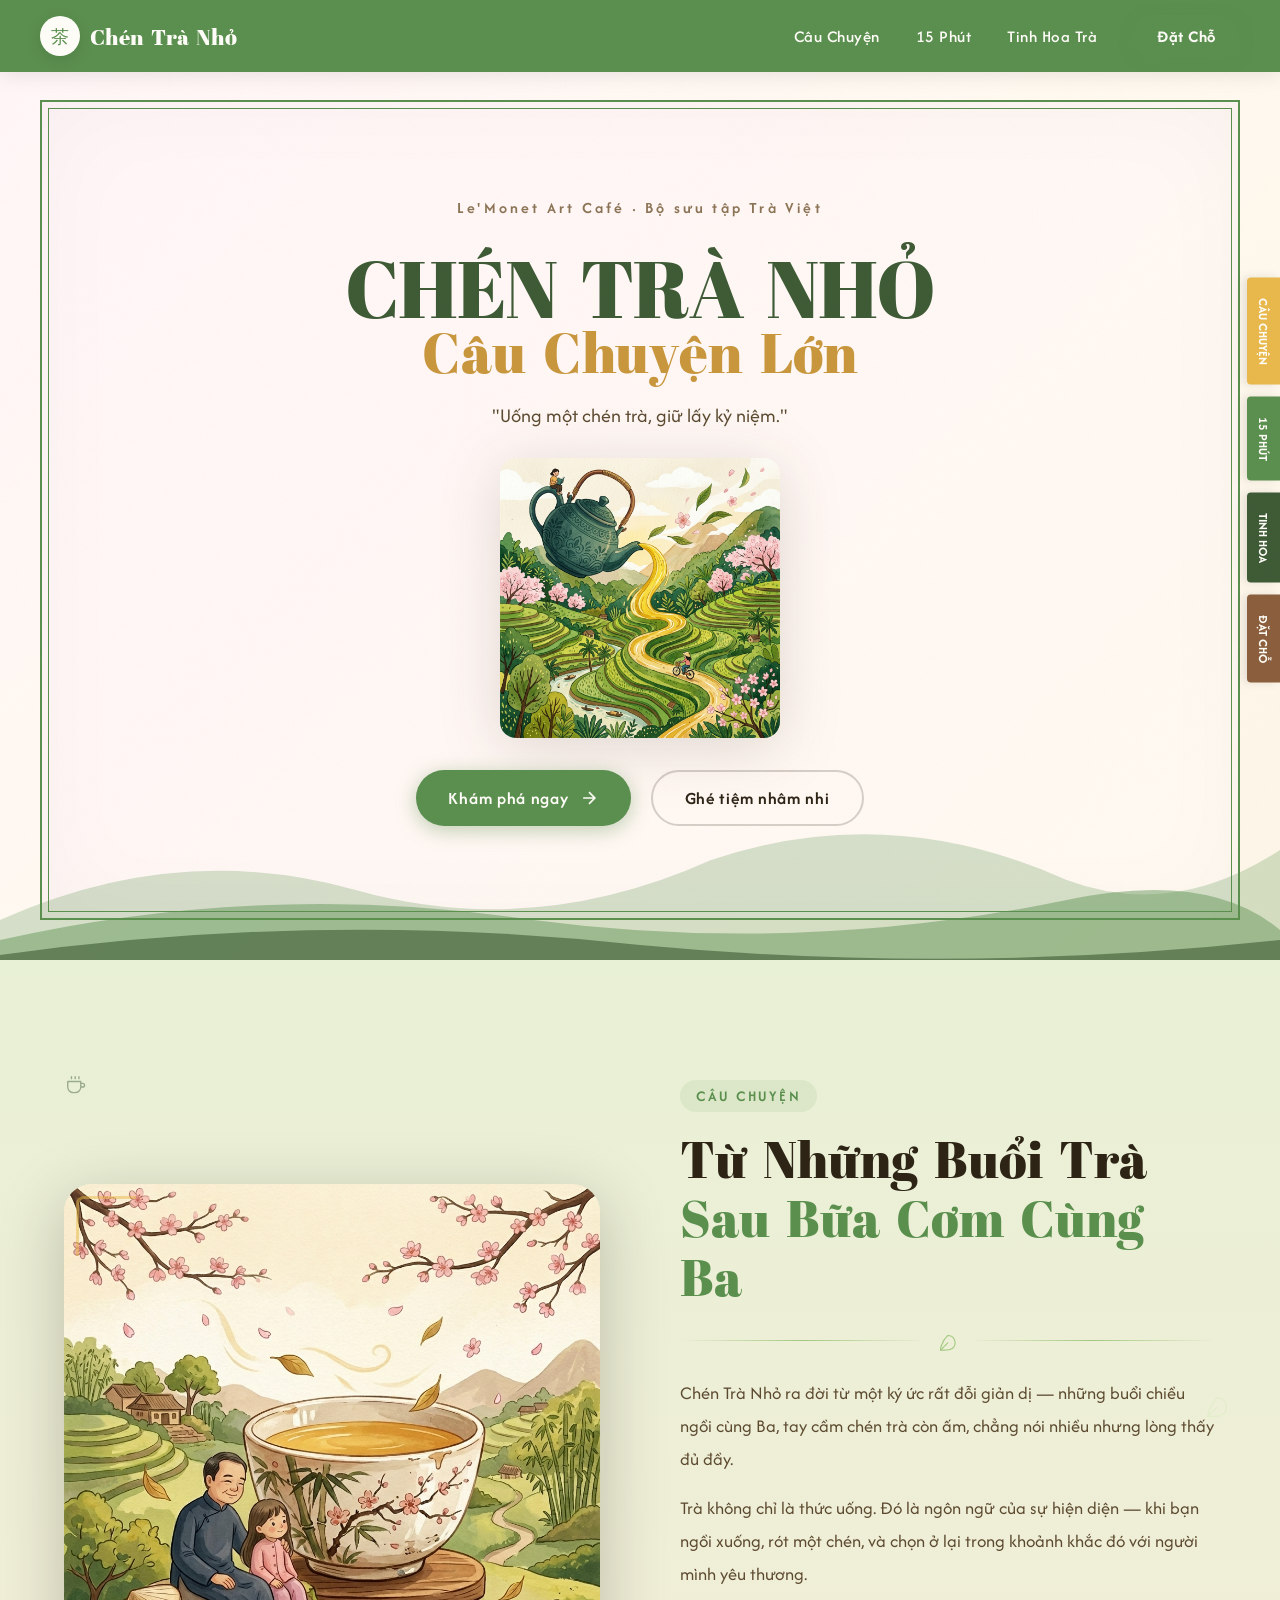
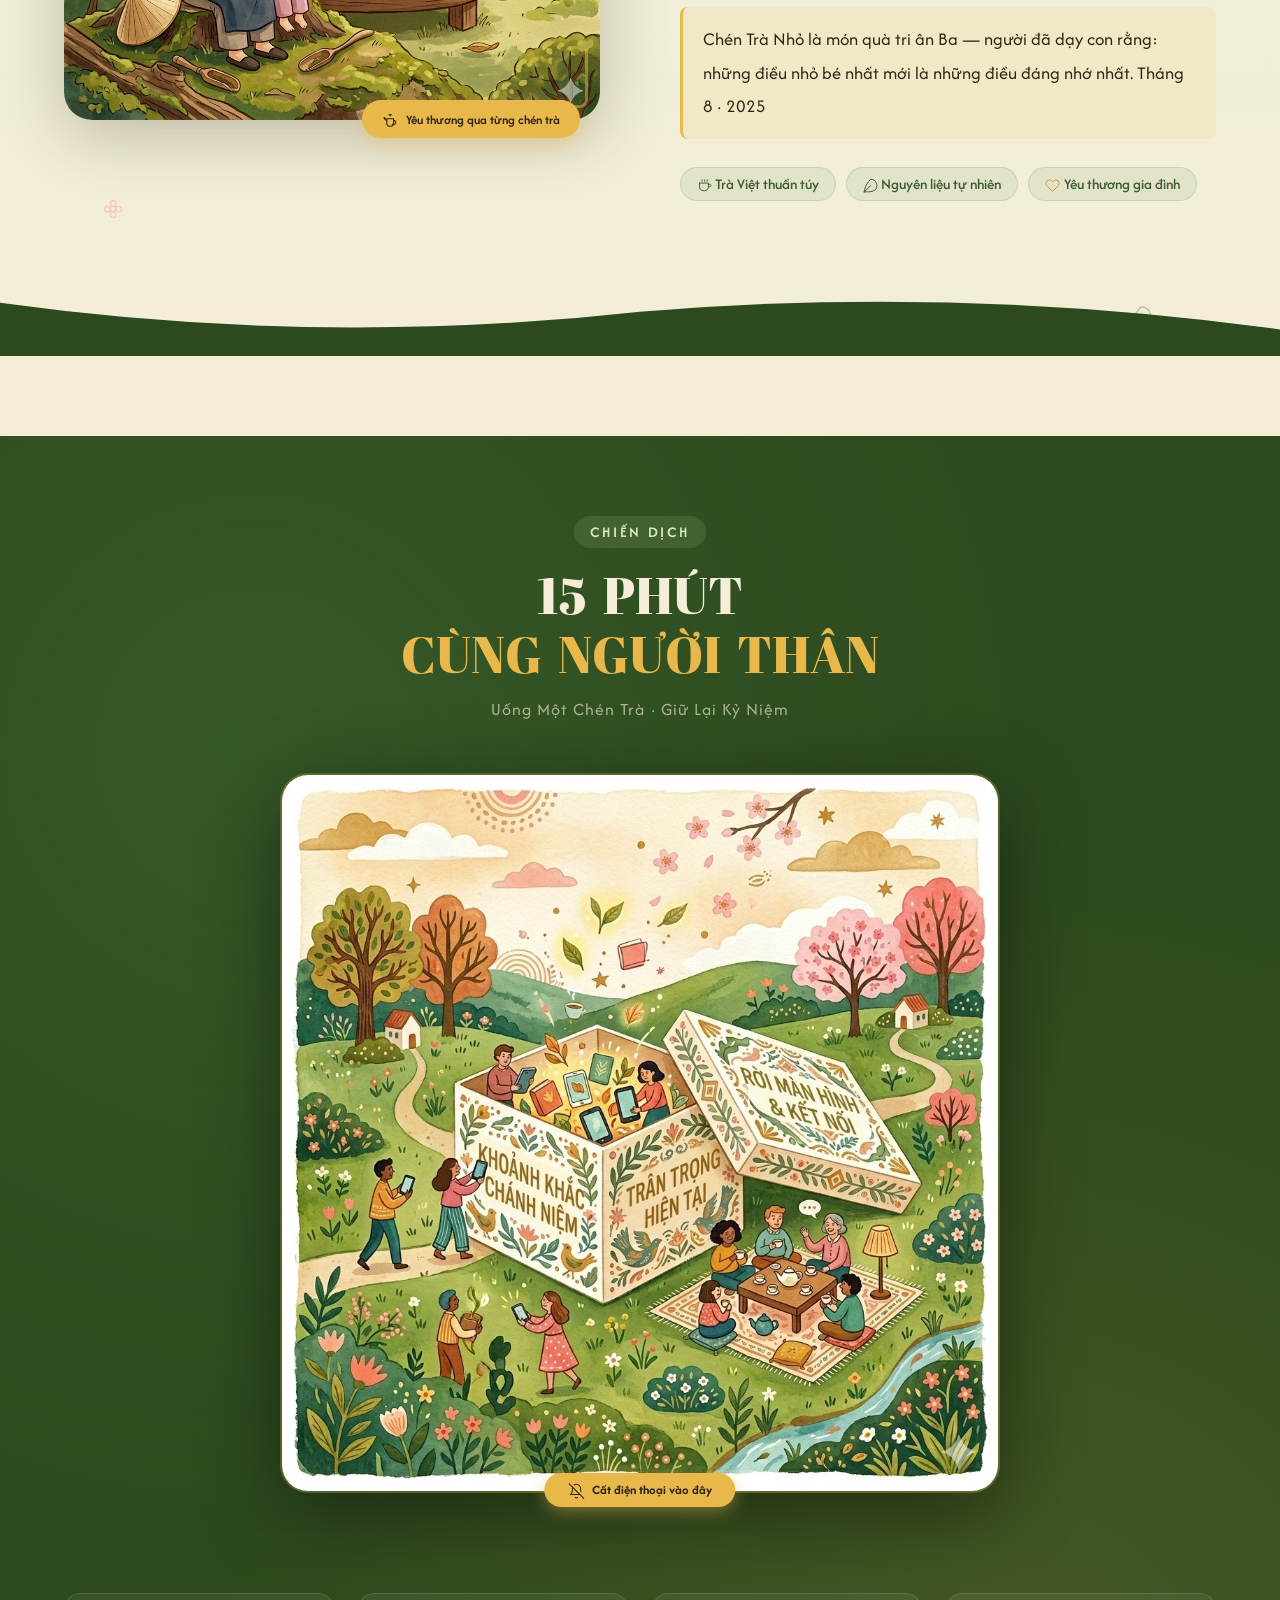
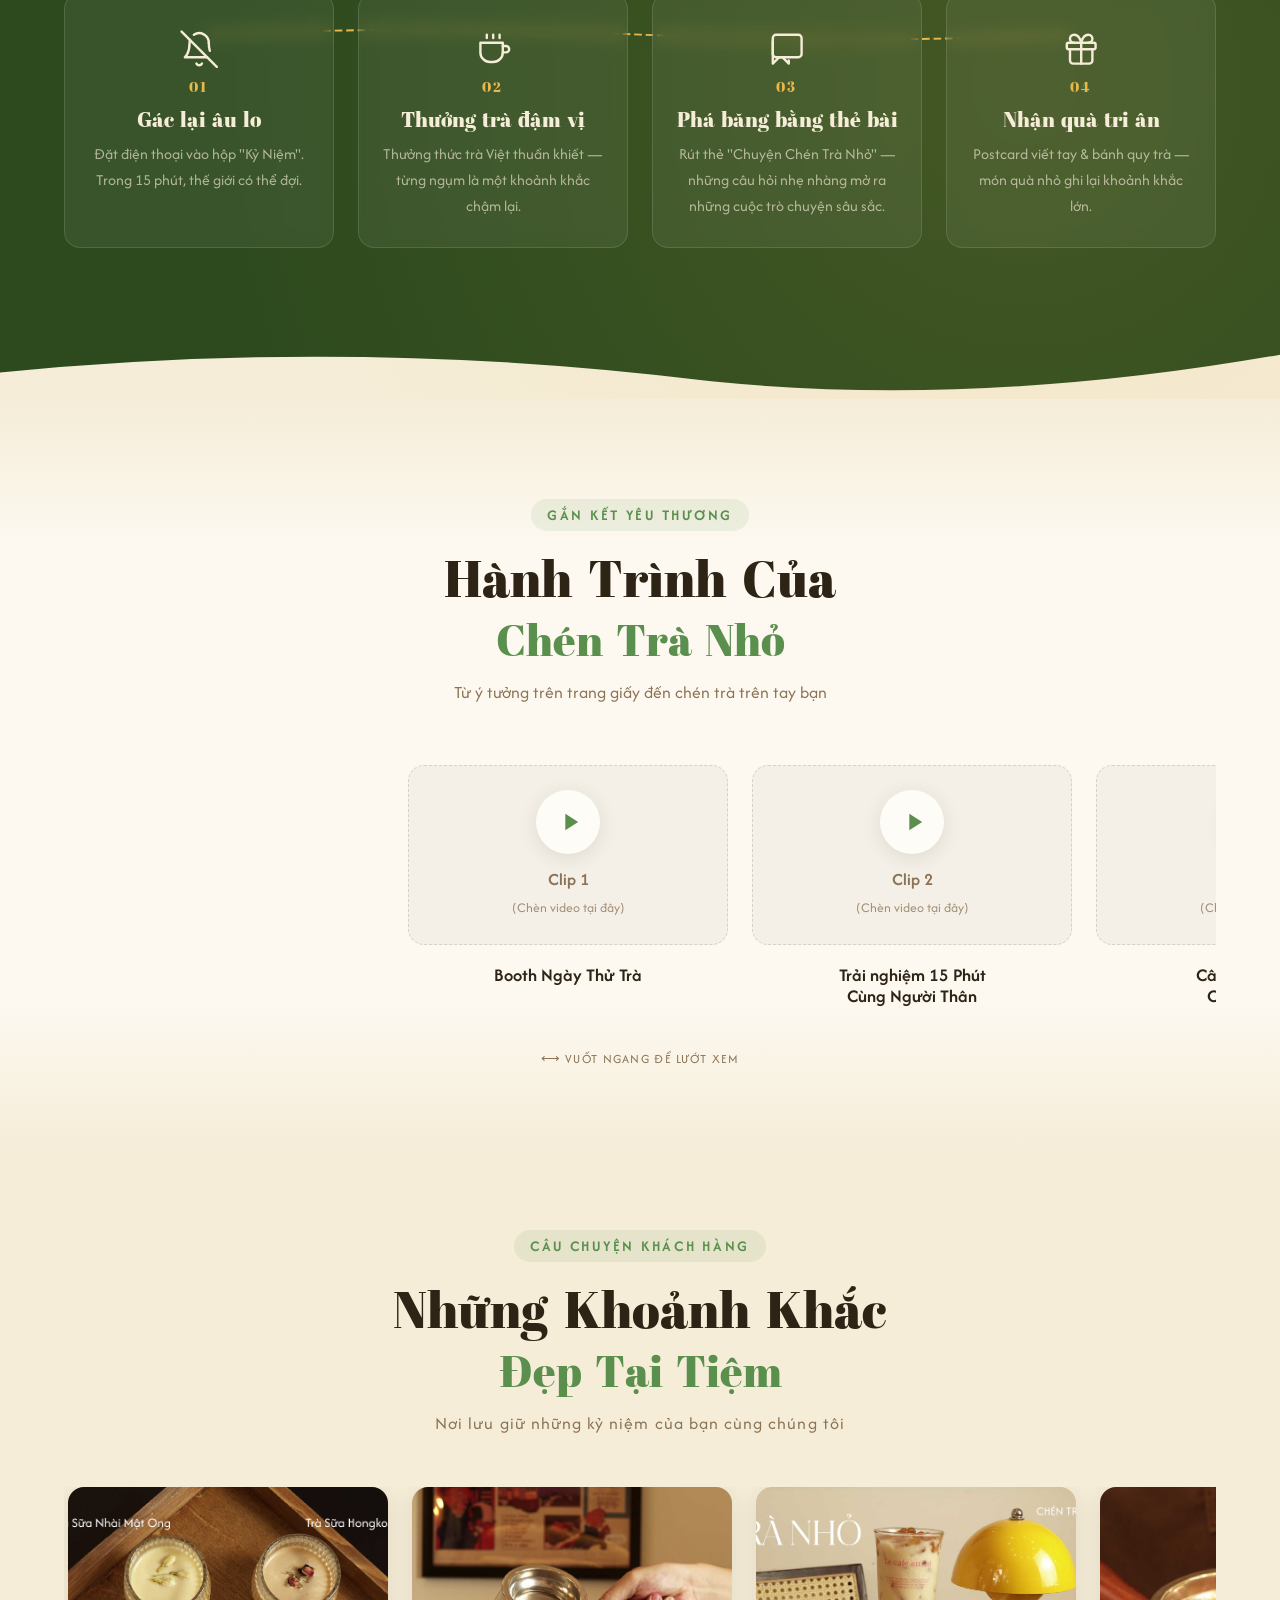
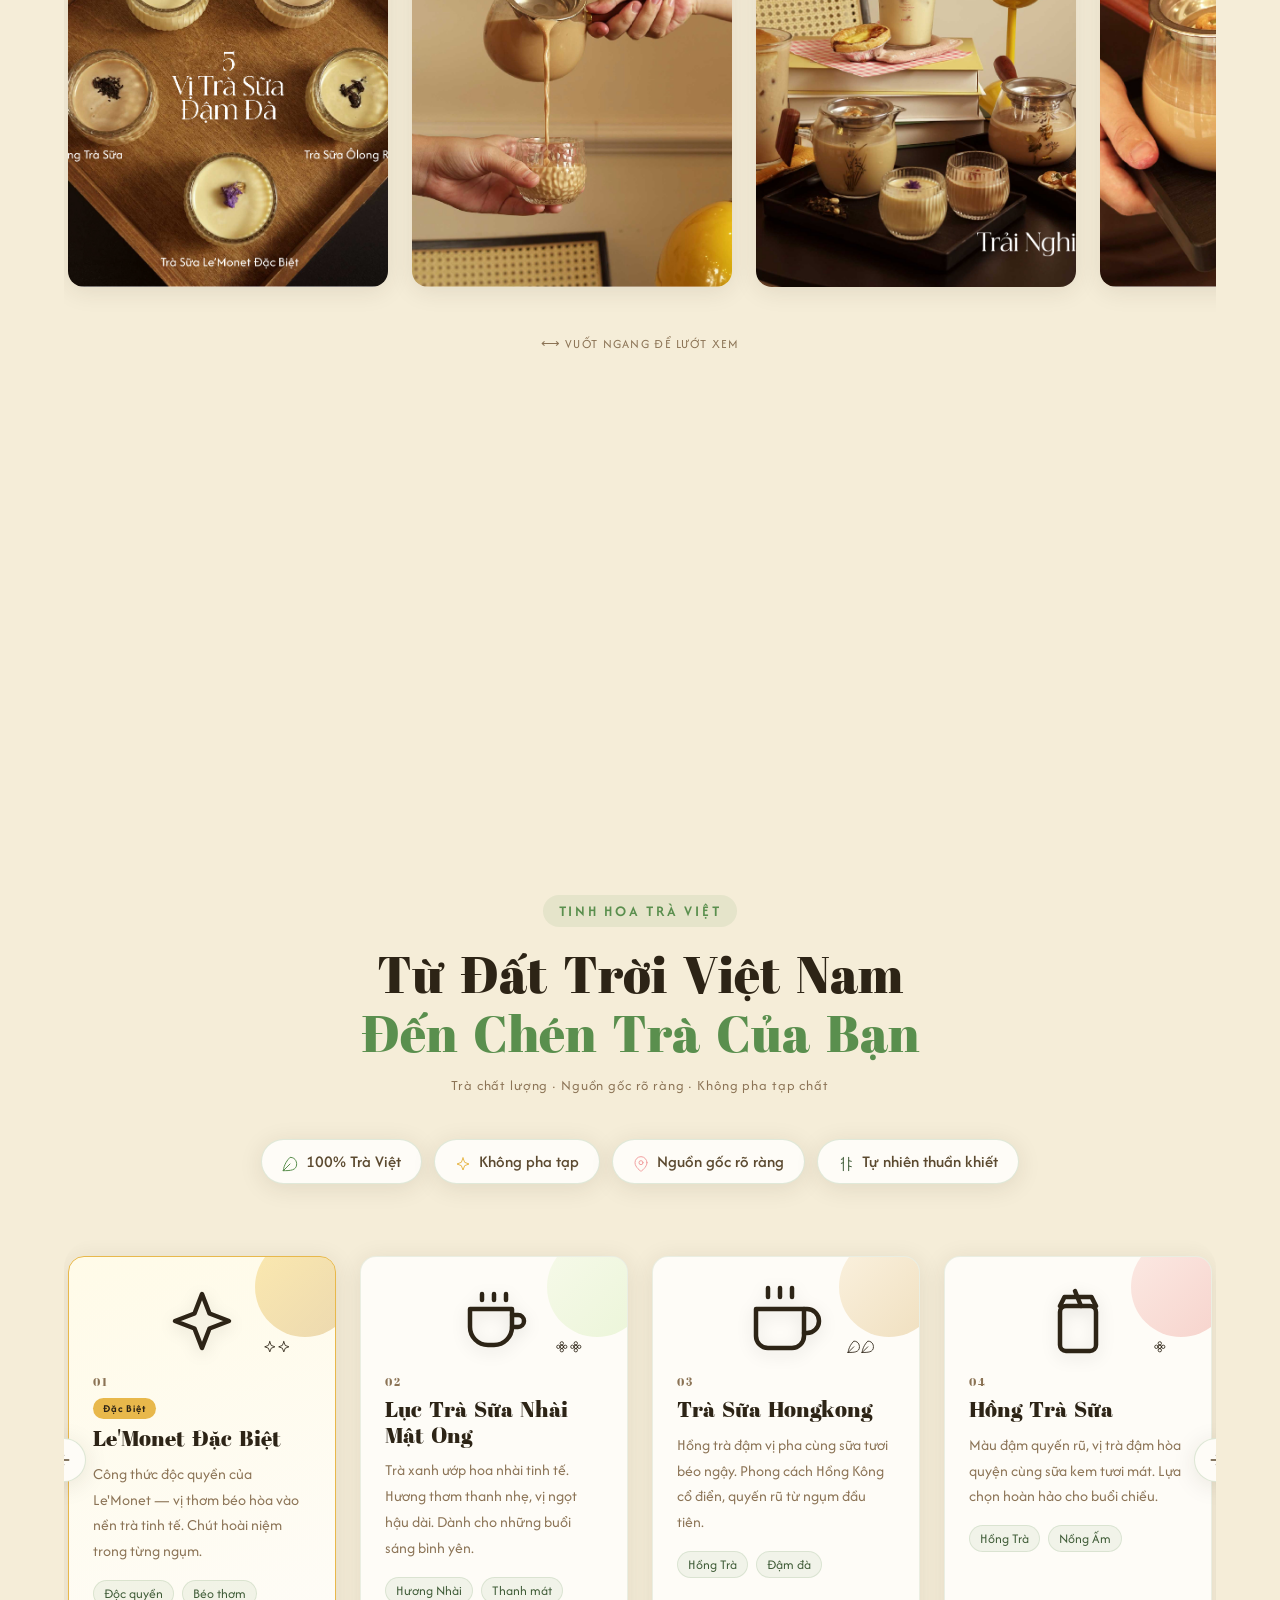
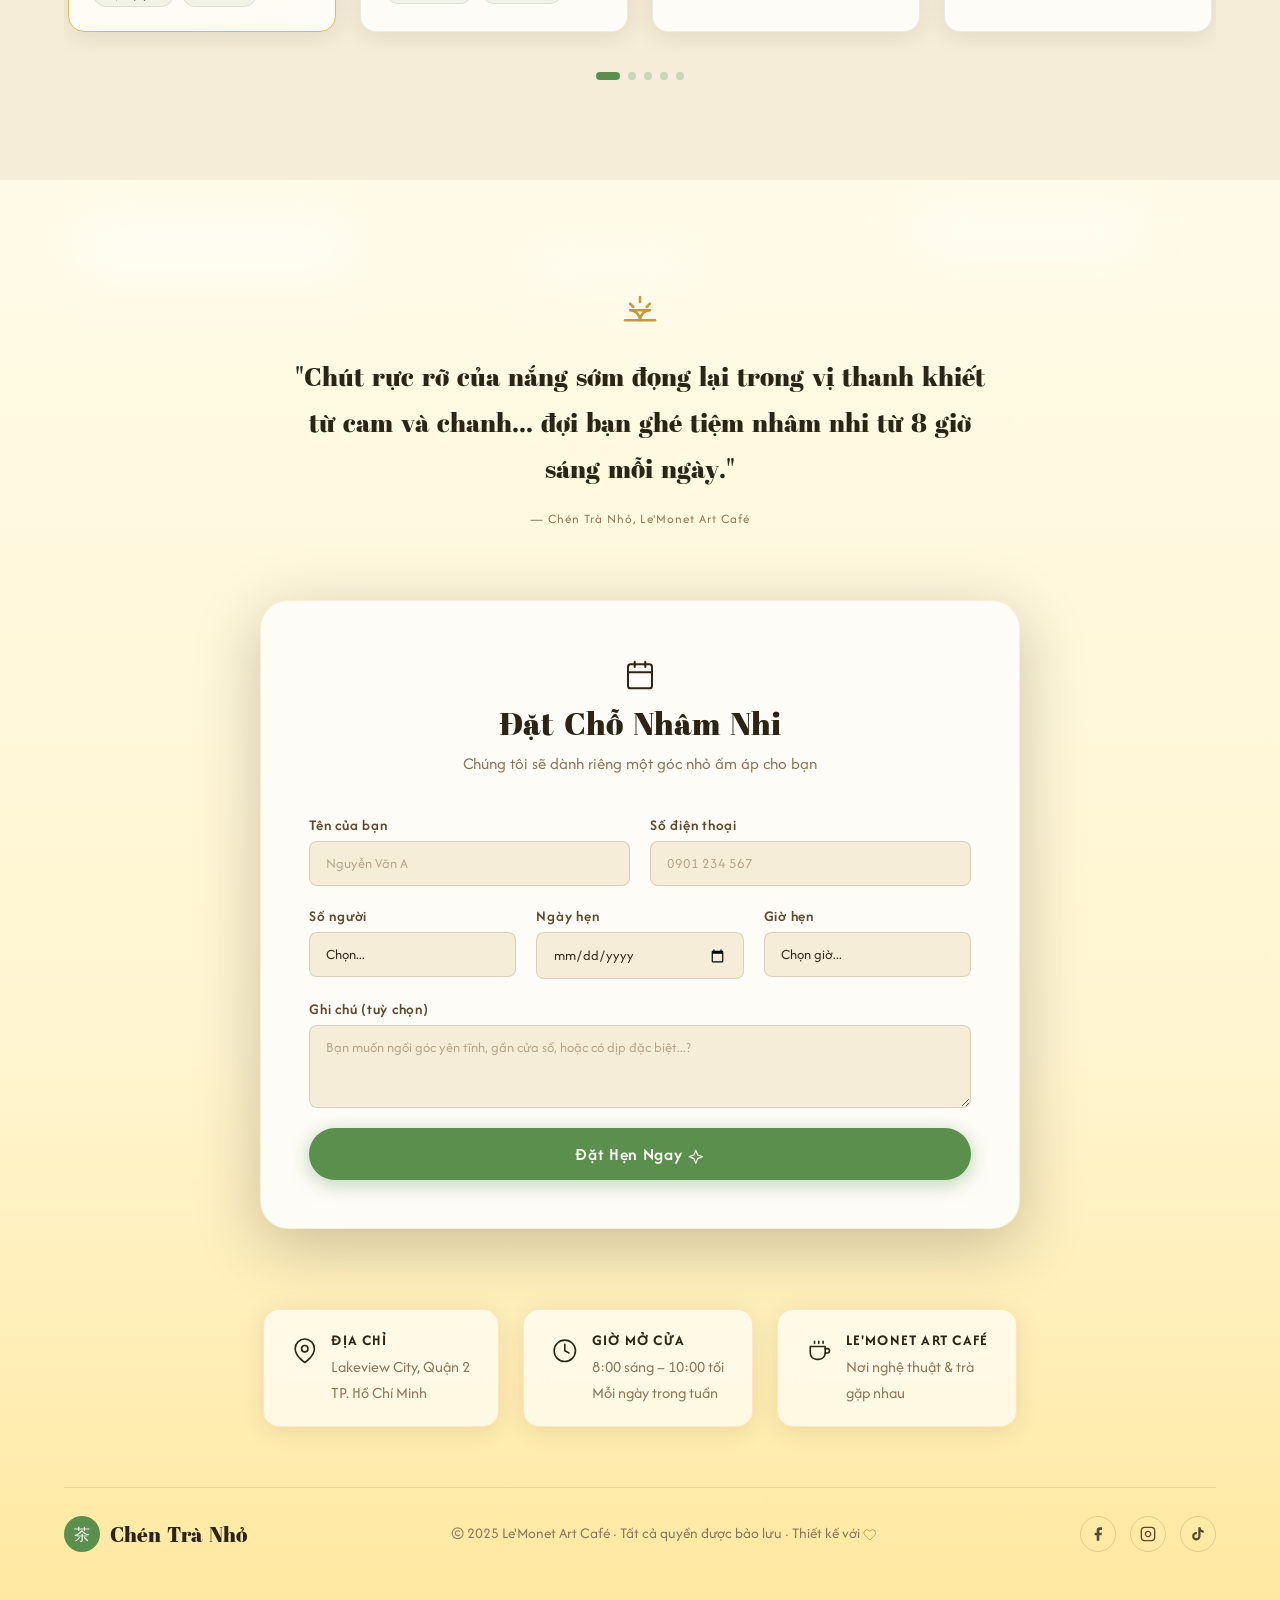
==== index.html @ 1306d8f8 "Fix Safari tilt in form elements and update booking time slots" ====
<!DOCTYPE html>
<html lang="vi">

<head>
  <meta charset="UTF-8" />
  <meta name="viewport" content="width=device-width, initial-scale=1.0" />
  <title>Chén Trà Nhỏ – Câu Chuyện Lớn | Le'Monet Art Café</title>
  <meta name="description"
    content="Chén Trà Nhỏ – nơi gác lại điện thoại, giữ lấy kỷ niệm. Thưởng trà Việt chất lượng tại Le'Monet Art Café, Quận 2, TP.HCM. Ghé tiệm từ 8 giờ sáng mỗi ngày." />
  <meta property="og:title" content="Chén Trà Nhỏ – Câu Chuyện Lớn" />
  <meta property="og:description"
    content="Gác lại điện thoại, giữ lấy kỷ niệm. Thưởng trà Việt tại Le'Monet Art Café." />
  <!-- Local fonts loaded via @font-face in style.css -->
  <link rel="preconnect" href="https://fonts.googleapis.com">
  <link rel="preconnect" href="https://fonts.gstatic.com" crossorigin>
  <link href="https://fonts.googleapis.com/css2?family=Be+Vietnam+Pro:ital,wght@0,100;0,200;0,300;0,400;0,500;0,600;0,700;0,800;0,900;1,100;1,200;1,300;1,400;1,500;1,600;1,700;1,800;1,900&display=swap" rel="stylesheet">
  <link rel="stylesheet" href="style.css" />
</head>

<body>
  <!-- SVG Symbols for Icons -->
  <svg width="0" height="0" style="display: none;" aria-hidden="true">
    <defs>
      <g id="svg-leaf">
        <path d="M2 22C2 22 2 12 12 2C22 2 22 12 22 12C22 22 12 22 2 22Z" />
        <path d="M2 22L12 12" />
      </g>
      <g id="svg-flower">
        <circle cx="12" cy="12" r="3" />
        <path
          d="M12 9A3 3 0 0 0 12 3 A3 3 0 0 0 12 9M12 15A3 3 0 0 1 12 21 A3 3 0 0 1 12 15M9 12A3 3 0 0 0 3 12 A3 3 0 0 0 9 12M15 12A3 3 0 0 1 21 12 A3 3 0 0 1 15 12" />
      </g>
      <g id="svg-teacup">
        <path d="M4 8V14C4 17.31 6.69 20 10 20H12C15.31 20 18 17.31 18 14V8H4Z" />
        <path d="M18 10H20C21.1 10 22 10.9 22 12C22 13.1 21.1 14 20 14H18" />
        <path d="M8 3V5M12 3V5M16 3V5" />
      </g>
      <g id="svg-teapot">
        <path d="M7 10h10v6a5 5 0 0 1-5 5v0a5 5 0 0 1-5-5v-6Z" />
        <path d="M12 4v2" />
        <path d="M10 4h4" />
        <path d="M17 12a3 3 0 0 1 3 3v0a3 3 0 0 1-3 3h-2" />
        <path d="M7 12C5 12 3 10 3 8l3 2" />
      </g>
      <g id="svg-coffee">
        <path d="M18 8h1a4 4 0 0 1 0 8h-1" />
        <path d="M2 8h16v9a4 4 0 0 1-4 4H6a4 4 0 0 1-4-4V8z" />
        <line x1="6" y1="1" x2="6" y2="4" />
        <line x1="10" y1="1" x2="10" y2="4" />
        <line x1="14" y1="1" x2="14" y2="4" />
      </g>
      <g id="svg-milk-tea">
        <path d="M6 7l1.5-3h9L18 7" />
        <rect x="6" y="7" width="12" height="15" rx="2" />
        <path d="M11 2L13 7" />
      </g>
      <g id="svg-sparkle">
        <path d="M12 3L14.5 9.5L21 12L14.5 14.5L12 21L9.5 14.5L3 12L9.5 9.5L12 3Z" />
      </g>
      <g id="svg-bell-off">
        <path d="M13.73 21a2 2 0 0 1-3.46 0" />
        <path d="M18.63 13A17.89 17.89 0 0 1 18 8" />
        <path d="M6.26 6.26A5.86 5.86 0 0 0 6 8c0 7-3 9-3 9h14" />
        <path d="M18 8a6 6 0 0 0-9.33-5" />
        <line x1="1" y1="1" x2="23" y2="23" />
      </g>
      <g id="svg-cards">
        <path d="M21 15a2 2 0 0 1-2 2H7l-4 4V5a2 2 0 0 1 2-2h14a2 2 0 0 1 2 2z" />
        <path d="M13 19V21L9 17H5A2 2 0 0 1 3 15V7" />
      </g>
      <g id="svg-gift">
        <rect x="3" y="8" width="18" height="4" rx="1" />
        <path d="M12 8v13" />
        <path d="M19 12v7a2 2 0 0 1-2 2H7a2 2 0 0 1-2-2v-7" />
        <path d="M7.5 8a2.5 2.5 0 0 1 0-5 4.8 8 0 0 1 4.5 5 4.8 8 0 0 1 4.5-5 2.5 2.5 0 0 1 0 5" />
      </g>
      <g id="svg-calendar">
        <rect x="3" y="4" width="18" height="18" rx="2" ry="2" />
        <line x1="16" y1="2" x2="16" y2="6" />
        <line x1="8" y1="2" x2="8" y2="6" />
        <line x1="3" y1="10" x2="21" y2="10" />
      </g>
      <g id="svg-pin">
        <path d="M21 10c0 7-9 13-9 13s-9-6-9-13a9 9 0 0 1 18 0z" />
        <circle cx="12" cy="10" r="3" />
      </g>
      <g id="svg-clock">
        <circle cx="12" cy="12" r="10" />
        <polyline points="12 6 12 12 16 14" />
      </g>
      <g id="svg-heart">
        <path
          d="M20.84 4.61a5.5 5.5 0 0 0-7.78 0L12 5.67l-1.06-1.06a5.5 5.5 0 0 0-7.78 7.78l1.06 1.06L12 21.23l7.78-7.78 1.06-1.06a5.5 5.5 0 0 0 0-7.78z" />
      </g>
      <g id="svg-sunset">
        <path d="M3 17h18" />
        <path d="M12 17a6 6 0 0 0-6-6h12a6 6 0 0 0-6 6Z" />
        <path d="M12 3v3" />
        <path d="M6 7l2 2" />
        <path d="M18 7l-2 2" />
      </g>
      <g id="svg-bamboo">
        <path d="M8 22V2M16 22V2M5 11l3-1M5 5l3-1M20 16l-4-1M20 8l-4-1" />
      </g>
      <g id="svg-party">
        <path
          d="M5.8 11.3 2 22l10.7-3.79M4 22l3-3M22 6l-3-3M13 13.5l1.5-1.5M10.5 11l-1.5 1.5M16.5 17l-1.5 1.5M16.5 7.5L15 6M20.5 11.5L19 10" />
      </g>
    </defs>
  </svg>

  <!-- ============================================================
       NAV
  ============================================================ -->
  <nav class="nav" id="nav">
    <div class="nav__logo">
      <span class="nav__logo-symbol">茶</span>
      <span class="nav__logo-text">Chén Trà Nhỏ</span>
    </div>
    <ul class="nav__links">
      <li><a href="#story">Câu Chuyện</a></li>
      <li><a href="#campaign">15 Phút</a></li>
      <li><a href="#tea">Tinh Hoa Trà</a></li>
      <li><a href="#booking" class="nav__cta-link">Đặt Chỗ</a></li>
    </ul>
    <button class="nav__hamburger" id="navHamburger" aria-label="Menu">
      <span></span><span></span><span></span>
    </button>
  </nav>

  <!-- Mobile menu -->
  <div class="nav__mobile" id="navMobile">
    <ul>
      <li><a href="#story" onclick="closeMobileMenu()">Câu Chuyện</a></li>
      <li><a href="#campaign" onclick="closeMobileMenu()">15 Phút</a></li>
      <li><a href="#tea" onclick="closeMobileMenu()">Tinh Hoa Trà</a></li>
      <li><a href="#booking" onclick="closeMobileMenu()">Đặt Chỗ</a></li>
    </ul>
  </div>

  <!-- ============================================================
       SECTION 1: HERO
  ============================================================ -->
  <section class="hero" id="home">
    <div class="hero__frame">
      <!-- Content Centered -->
      <div class="hero__content-centered">
        <p class="hero__label">Le'Monet Art Café · Bộ sưu tập Trà Việt</p>
        <h1 class="hero__title">
          <span>CHÉN TRÀ NHỎ</span>
          <em>Câu Chuyện Lớn</em>
        </h1>
        <p class="hero__slogan">"Uống một chén trà, giữ lấy kỷ niệm."</p>
        
        <!-- Illustration now in flow -->
        <div class="hero__main-visual">
          <img src="hero_teapot_illustration.png" alt="Ấm trà nghệ thuật" class="hero__teapot-img" />
        </div>

        <div class="hero__cta-wrap">
          <a href="#story" class="btn btn--primary" id="heroCta">
            <span>Khám phá ngay</span>
            <svg width="20" height="20" viewBox="0 0 24 24" fill="none" stroke="currentColor" stroke-width="2">
              <path d="M5 12h14M12 5l7 7-7 7" />
            </svg>
          </a>
          <a href="#booking" class="btn btn--ghost">Ghé tiệm nhâm nhi</a>
        </div>
      </div>

    </div>

    <!-- Side Tabs -->
    <div class="hero__side-tabs">
      <a href="#story" class="hero__tab hero__tab--1">Câu Chuyện</a>
      <a href="#campaign" class="hero__tab hero__tab--2">15 Phút</a>
      <a href="#tea" class="hero__tab hero__tab--3">Tinh Hoa</a>
      <a href="#booking" class="hero__tab hero__tab--4">Đặt Chỗ</a>
    </div>

    <!-- Bottom Scenery (Hills only) -->
    <div class="hero__bottom-scene">
      <div class="hero__hills-wrap">
        <svg viewBox="0 0 1440 160" preserveAspectRatio="none" class="hero__hills-svg">
          <path d="M0,120 Q200,40 400,90 Q600,140 800,60 Q1000,0 1200,80 Q1320,120 1440,50 L1440,160 L0,160 Z" fill="#5A8F4E" opacity="0.25" />
          <path d="M0,140 Q300,80 600,120 Q900,155 1200,100 Q1360,70 1440,130 L1440,160 L0,160 Z" fill="#5A8F4E" opacity="0.45" />
          <path d="M0,155 Q360,110 720,145 Q1080,175 1440,140 L1440,160 L0,160 Z" fill="#3D5A35" opacity="0.6" />
        </svg>
      </div>
    </div>

    <!-- Background Elements -->
    <div class="hero__bg-wrap">
      <div class="hero__sky-texture"></div>
    </div>
  </section>
  </section>

  <!-- ============================================================
       SECTION 2: CÂU CHUYỆN TRI ÂN
  ============================================================ -->
  <section class="story" id="story">
    <div class="story__bg-layer" data-parallax data-speed="0.2"></div>

    <!-- Floating decorative leaves -->
    <div class="story__leaves" aria-hidden="true">
      <span class="s-leaf s-leaf--1"><svg viewBox="0 0 24 24" class="icon-svg" style="color: var(--green-dark)">
          <use href="#svg-teacup"></use>
        </svg></span>
      <span class="s-leaf s-leaf--2"><svg viewBox="0 0 24 24" class="icon-svg" style="color: var(--green-pale)">
          <use href="#svg-leaf"></use>
        </svg></span>
      <span class="s-leaf s-leaf--3"><svg viewBox="0 0 24 24" class="icon-svg" style="color: var(--pink)">
          <use href="#svg-flower"></use>
        </svg></span>
      <span class="s-leaf s-leaf--4"><svg viewBox="0 0 24 24" class="icon-svg" style="color: var(--green-lush)">
          <use href="#svg-leaf"></use>
        </svg></span>
    </div>

    <div class="container">
      <div class="story__grid">

        <!-- Illustration side -->
        <div class="story__visual" data-reveal="left">
          <div class="story__illustration-frame">
            <img src="tribute_father_scene.png"
              alt="Người cha và con gái tí hon ngồi bên chén trà lớn, lá trà bay bổng xung quanh"
              class="story__illustration" />
            <div class="story__frame-ornament top-left"></div>
            <div class="story__frame-ornament bottom-right"></div>
          </div>
          <!-- Floating badge -->
          <div class="story__badge">
            <span class="story__badge-icon"><svg viewBox="0 0 24 24" class="icon-svg" style="font-size: 1.25em">
                <use href="#svg-teapot"></use>
              </svg></span>
            <span>Yêu thương qua từng chén trà</span>
          </div>
        </div>

        <!-- Text side -->
        <div class="story__text" data-reveal="right">
          <span class="section-label">Câu Chuyện</span>
          <h2 class="story__title">Từ Những Buổi Trà<br /><em>Sau Bữa Cơm Cùng Ba</em></h2>

          <div class="story__divider">
            <span class="story__divider-leaf"><svg viewBox="0 0 24 24" class="icon-svg"
                style="color: var(--green-light)">
                <use href="#svg-leaf"></use>
              </svg></span>
          </div>

          <p class="story__body">
            Chén Trà Nhỏ ra đời từ một ký ức rất đỗi giản dị — những buổi chiều ngồi cùng Ba, tay cầm chén trà còn ấm,
            chẳng nói nhiều nhưng lòng thấy đủ đầy.
          </p>
          <p class="story__body">
            Trà không chỉ là thức uống. Đó là ngôn ngữ của sự hiện diện — khi bạn ngồi xuống, rót một chén, và chọn ở
            lại trong khoảnh khắc đó với người mình yêu thương.
          </p>
          <p class="story__body story__body--highlight">
            Chén Trà Nhỏ là món quà tri ân Ba — người đã dạy con rằng: những điều nhỏ bé nhất mới là những điều đáng nhớ
            nhất. <em>Tháng 8 · 2025</em>
          </p>

          <div class="story__tags">
            <span class="tag"><svg viewBox="0 0 24 24" class="icon-svg">
                <use href="#svg-teacup"></use>
              </svg> Trà Việt thuần túy</span>
            <span class="tag"><svg viewBox="0 0 24 24" class="icon-svg">
                <use href="#svg-leaf"></use>
              </svg> Nguyên liệu tự nhiên</span>
            <span class="tag"><svg viewBox="0 0 24 24" class="icon-svg" style="color: var(--gold-deep)">
                <use href="#svg-heart"></use>
              </svg> Yêu thương gia đình</span>
          </div>
        </div>

      </div>
    </div>

    <!-- Tea stream transition -->
    <div class="section-transition section-transition--story" aria-hidden="true">
      <svg viewBox="0 0 1440 80" preserveAspectRatio="none">
        <path d="M0,20 Q360,70 720,30 Q1080,0 1440,50 L1440,80 L0,80 Z" fill="#2D4A1E" />
      </svg>
    </div>
  </section>

  <!-- ============================================================
       SECTION 3: CHIẾN DỊCH 15 PHÚT
  ============================================================ -->
  <section class="campaign" id="campaign">

    <div class="campaign__bg-pattern" aria-hidden="true"></div>

    <div class="container">
      <div class="campaign__header" data-reveal="up">
        <span class="section-label section-label--light">Chiến Dịch</span>
        <h2 class="campaign__title">15 PHÚT<br /><em>CÙNG NGƯỜI THÂN</em></h2>
        <p class="campaign__subtitle">Uống Một Chén Trà · Giữ Lại Kỷ Niệm</p>
      </div>

      <!-- Campaign illustration -->
      <div class="campaign__scene" data-reveal="up">
        <img src="box02.png" alt="Nhân vật tí hon bỏ điện thoại vào hộp và ngồi trò chuyện bên ấm trà"
          class="campaign__illustration" />
        <div class="campaign__scene-label">
          <span><svg viewBox="0 0 24 24" class="icon-svg" style="margin-right:4px; font-size: 1.25em">
              <use href="#svg-bell-off"></use>
            </svg> Cất điện thoại vào đây</span>
        </div>
      </div>

      <!-- 4 Steps -->
      <div class="steps" data-reveal="up">
        <div class="steps__connector" aria-hidden="true">
          <svg viewBox="0 0 900 20" preserveAspectRatio="none">
            <path d="M0,10 Q225,0 450,10 Q675,20 900,10" stroke="#E8B84B" stroke-width="2" fill="none"
              stroke-dasharray="8,4" />
          </svg>
        </div>

        <div class="step" id="step1" tabindex="0">
          <div class="step__icon"><svg viewBox="0 0 24 24" class="icon-svg">
              <use href="#svg-bell-off"></use>
            </svg></div>
          <div class="step__number">01</div>
          <h3 class="step__title">Gác lại âu lo</h3>
          <p class="step__desc">Đặt điện thoại vào hộp "Kỷ Niệm". Trong 15 phút, thế giới có thể đợi.</p>
        </div>

        <div class="step" id="step2" tabindex="0">
          <div class="step__icon"><svg viewBox="0 0 24 24" class="icon-svg">
              <use href="#svg-teacup"></use>
            </svg></div>
          <div class="step__number">02</div>
          <h3 class="step__title">Thưởng trà đậm vị</h3>
          <p class="step__desc">Thưởng thức trà Việt thuần khiết — từng ngụm là một khoảnh khắc chậm lại.</p>
        </div>

        <div class="step" id="step3" tabindex="0">
          <div class="step__icon"><svg viewBox="0 0 24 24" class="icon-svg">
              <use href="#svg-cards"></use>
            </svg></div>
          <div class="step__number">03</div>
          <h3 class="step__title">Phá băng bằng thẻ bài</h3>
          <p class="step__desc">Rút thẻ "Chuyện Chén Trà Nhỏ" — những câu hỏi nhẹ nhàng mở ra những cuộc trò chuyện sâu
            sắc.</p>
        </div>

        <div class="step" id="step4" tabindex="0">
          <div class="step__icon"><svg viewBox="0 0 24 24" class="icon-svg">
              <use href="#svg-gift"></use>
            </svg></div>
          <div class="step__number">04</div>
          <h3 class="step__title">Nhận quà tri ân</h3>
          <p class="step__desc">Postcard viết tay & bánh quy trà — món quà nhỏ ghi lại khoảnh khắc lớn.</p>
        </div>
      </div>

    </div>

    <!-- Transition -->
    <div class="section-transition" aria-hidden="true">
      <svg viewBox="0 0 1440 80" preserveAspectRatio="none">
        <path d="M0,50 Q400,10 800,60 Q1100,90 1440,30 L1440,80 L0,80 Z" fill="#F5EDD8" />
      </svg>
    </div>
  </section>

  <!-- ============================================================
       SECTION: HƯỚNG DẪN THAM GIA (TUTORIAL VIDEOS)
  ============================================================ -->
  <section class="tutorial" id="tutorial">
    <!-- Placeholder for tea table background -->
    <div class="tutorial__bg" style="background-image: url('tea_table_bg_placeholder.png');"></div>
    <div class="tutorial__overlay"></div>

    <div class="container">
      <div class="tutorial__header" data-reveal="up">
        <span class="section-label">Gắn Kết Yêu Thương</span>
        <h2 class="tutorial__title">Hành Trình Của<br /><em>Chén Trà Nhỏ</em></h2>
        <p class="tutorial__subtitle">Từ ý tưởng trên trang giấy đến chén trà trên tay bạn</p>
      </div>

      <div class="tutorial__track-wrap" data-reveal="up">
        <div class="tutorial__track">
          
          <!-- Video 1 -->
          <div class="tutorial__item">
            <div class="tutorial__video-card">
              <div class="tutorial__video-wrap">
                <div class="tutorial__play-btn"><svg viewBox="0 0 24 24" fill="currentColor"><path d="M8 5v14l11-7z"/></svg></div>
                <p class="tutorial__video-placeholder-text">Clip 1<br/><small>(Chèn video tại đây)</small></p>
              </div>
              <h3 class="tutorial__video-title">Booth Ngày Thử Trà</h3>
            </div>
          </div>

          <!-- Video 2 -->
          <div class="tutorial__item">
            <div class="tutorial__video-card">
              <div class="tutorial__video-wrap">
                <div class="tutorial__play-btn"><svg viewBox="0 0 24 24" fill="currentColor"><path d="M8 5v14l11-7z"/></svg></div>
                <p class="tutorial__video-placeholder-text">Clip 2<br/><small>(Chèn video tại đây)</small></p>
              </div>
              <h3 class="tutorial__video-title">Trải nghiệm 15 Phút<br/>Cùng Người Thân</h3>
            </div>
          </div>

          <!-- Video 3 -->
          <div class="tutorial__item">
            <div class="tutorial__video-card">
              <div class="tutorial__video-wrap">
                <div class="tutorial__play-btn"><svg viewBox="0 0 24 24" fill="currentColor"><path d="M8 5v14l11-7z"/></svg></div>
                <p class="tutorial__video-placeholder-text">Clip 3<br/><small>(Chèn video tại đây)</small></p>
              </div>
              <h3 class="tutorial__video-title">Câu Chuyện của<br/>Chén Trà Nhỏ</h3>
            </div>
          </div>

        </div>
      </div>
      <!-- Nút vuốt ngang trên mobile -->
      <p class="gallery__hint" style="text-align: center; margin-top: 16px; color: var(--ink-soft);">⟷ Vuốt ngang để lướt xem</p>
    </div>
  </section>

  <!-- ============================================================
       GALLERY KHÁCH HÀNG
  ============================================================ -->
  <section class="gallery" id="gallery">
    <div class="container">
      <div class="gallery__header" data-reveal="up">
        <span class="section-label">Câu Chuyện Khách Hàng</span>
        <h2 class="gallery__title">Những Khoảnh Khắc<br /><em>Đẹp Tại Tiệm</em></h2>
        <p class="gallery__subtitle">Nơi lưu giữ những kỷ niệm của bạn cùng chúng tôi</p>
      </div>

      <div class="gallery__track-wrap" data-reveal="up">
        <div class="gallery__track">
          <div class="gallery__item">
            <img src="customer_photos/1.jpg" alt="Khách hàng thưởng trà tại Le'Monet 1" class="gallery__img" />
          </div>
          <div class="gallery__item">
            <img src="customer_photos/2.jpg" alt="Khoảnh khắc 15 phút tại tiệm 2" class="gallery__img" />
          </div>
          <div class="gallery__item">
            <img src="customer_photos/3.jpg" alt="Khách hàng chụp ảnh check-in 3" class="gallery__img" />
          </div>
          <div class="gallery__item">
            <img src="customer_photos/4.jpg" alt="Khách hàng thư giãn với trà 4" class="gallery__img" />
          </div>
          <div class="gallery__item">
            <img src="customer_photos/5.jpg" alt="Trải nghiệm trà Việt tại Le'Monet 5" class="gallery__img" />
          </div>
          <div class="gallery__item">
            <img src="customer_photos/6.jpg" alt="Khách hàng chụp ảnh kỷ niệm 6" class="gallery__img" />
          </div>
        </div>
      </div>
      <p class="gallery__hint">⟷ Vuốt ngang để lướt xem</p>
    </div>
  </section>

  <!-- ============================================================
       SECTION 4: TINH HOA TRÀ VIỆT
  ============================================================ -->
  <section class="teas" id="tea">

    <!-- Parallax tea fields -->
    <div class="teas__parallax-wrap">
      <div class="teas__field-layer teas__field-layer--far" data-parallax data-speed="0.1">
        <img src="tea_terraces_illustration.png" alt="Ruộng bậc thang trà xanh mướt, nông dân thu hoạch lá trà"
          class="teas__field-img" />
      </div>
      <div class="teas__overlay" aria-hidden="true"></div>
    </div>

    <div class="container">
      <div class="teas__header" data-reveal="up">
        <span class="section-label">Tinh Hoa Trà Việt</span>
        <h2 class="teas__title">Từ Đất Trời Việt Nam<br /><em>Đến Chén Trà Của Bạn</em></h2>
        <p class="teas__subtitle">Trà chất lượng · Nguồn gốc rõ ràng · Không pha tạp chất</p>
      </div>

      <!-- Quality badges -->
      <div class="quality-badges" data-reveal="up">
        <div class="quality-badge">
          <span class="quality-badge__icon"><svg viewBox="0 0 24 24" class="icon-svg" style="color: var(--green-lush)">
              <use href="#svg-leaf"></use>
            </svg></span>
          <span class="quality-badge__text">100% Trà Việt</span>
        </div>
        <div class="quality-badge">
          <span class="quality-badge__icon"><svg viewBox="0 0 24 24" class="icon-svg" style="color: var(--gold)">
              <use href="#svg-sparkle"></use>
            </svg></span>
          <span class="quality-badge__text">Không pha tạp</span>
        </div>
        <div class="quality-badge">
          <span class="quality-badge__icon"><svg viewBox="0 0 24 24" class="icon-svg" style="color: var(--pink)">
              <use href="#svg-pin"></use>
            </svg></span>
          <span class="quality-badge__text">Nguồn gốc rõ ràng</span>
        </div>
        <div class="quality-badge">
          <span class="quality-badge__icon"><svg viewBox="0 0 24 24" class="icon-svg" style="color: var(--green-dark)">
              <use href="#svg-bamboo"></use>
            </svg></span>
          <span class="quality-badge__text">Tự nhiên thuần khiết</span>
        </div>
      </div>

      <!-- Product Carousel -->
      <div class="carousel" id="teaCarousel" data-reveal="up">
        <div class="carousel__track" id="carouselTrack">

          <div class="tea-card tea-card--featured" id="tea-lemonet-special">
            <div class="tea-card__illustration">
              <div class="tea-card__teacup"><svg viewBox="0 0 24 24" class="icon-svg" style="font-size:1.5em">
                  <use href="#svg-sparkle"></use>
                </svg></div>
              <div class="tea-card__leaves"><svg viewBox="0 0 24 24" class="icon-svg">
                  <use href="#svg-sparkle"></use>
                </svg> <svg viewBox="0 0 24 24" class="icon-svg">
                  <use href="#svg-sparkle"></use>
                </svg></div>
            </div>
            <div class="tea-card__color-blob" style="background: linear-gradient(135deg, #f5c842, #c8963c);"></div>
            <span class="tea-card__number">01</span>
            <span class="tea-card__featured-badge">Đặc Biệt</span>
            <h3 class="tea-card__name">Le'Monet Đặc Biệt</h3>
            <p class="tea-card__desc">Công thức độc quyền của Le'Monet — vị thơm béo hòa vào nền trà tinh tế. Chút hoài
              niệm trong từng ngụm.</p>
            <div class="tea-card__tags">
              <span>Độc quyền</span>
              <span>Béo thơm</span>
            </div>
          </div>

          <div class="tea-card" id="tea-nhai-mot-ong">
            <div class="tea-card__illustration">
              <div class="tea-card__teacup"><svg viewBox="0 0 24 24" class="icon-svg" style="font-size:1.5em">
                  <use href="#svg-teacup"></use>
                </svg></div>
              <div class="tea-card__leaves"><svg viewBox="0 0 24 24" class="icon-svg">
                  <use href="#svg-flower"></use>
                </svg> <svg viewBox="0 0 24 24" class="icon-svg">
                  <use href="#svg-flower"></use>
                </svg></div>
            </div>
            <div class="tea-card__color-blob" style="background: linear-gradient(135deg, #e8f5d0, #c8e8a0);"></div>
            <span class="tea-card__number">02</span>
            <h3 class="tea-card__name">Lục Trà Sữa Nhài Mật Ong</h3>
            <p class="tea-card__desc">Trà xanh ướp hoa nhài tinh tế. Hương thơm thanh nhẹ, vị ngọt hậu dài. Dành cho
              những buổi sáng bình yên.</p>
            <div class="tea-card__tags">
              <span>Hương Nhài</span>
              <span>Thanh mát</span>
            </div>
          </div>

          <div class="tea-card" id="tea-hongkong">
            <div class="tea-card__illustration">
              <div class="tea-card__teacup"><svg viewBox="0 0 24 24" class="icon-svg" style="font-size:1.5em">
                  <use href="#svg-coffee"></use>
                </svg></div>
              <div class="tea-card__leaves"><svg viewBox="0 0 24 24" class="icon-svg">
                  <use href="#svg-leaf"></use>
                </svg> <svg viewBox="0 0 24 24" class="icon-svg">
                  <use href="#svg-leaf"></use>
                </svg></div>
            </div>
            <div class="tea-card__color-blob" style="background: linear-gradient(135deg, #f5deb3, #d4a853);"></div>
            <span class="tea-card__number">03</span>
            <h3 class="tea-card__name">Trà Sữa Hongkong</h3>
            <p class="tea-card__desc">Hồng trà đậm vị pha cùng sữa tươi béo ngậy. Phong cách Hồng Kông cổ điển, quyến rũ
              từ ngụm đầu tiên.</p>
            <div class="tea-card__tags">
              <span>Hồng Trà</span>
              <span>Đậm đà</span>
            </div>
          </div>

          <div class="tea-card" id="tea-hong-tra-sua">
            <div class="tea-card__illustration">
              <div class="tea-card__teacup"><svg viewBox="0 0 24 24" class="icon-svg" style="font-size:1.5em">
                  <use href="#svg-milk-tea"></use>
                </svg></div>
              <div class="tea-card__leaves"><svg viewBox="0 0 24 24" class="icon-svg">
                  <use href="#svg-flower"></use>
                </svg></div>
            </div>
            <div class="tea-card__color-blob" style="background: linear-gradient(135deg, #f8c8c0, #e8857a);"></div>
            <span class="tea-card__number">04</span>
            <h3 class="tea-card__name">Hồng Trà Sữa</h3>
            <p class="tea-card__desc">Màu đậm quyến rũ, vị trà đậm hòa quyện cùng sữa kem tươi mát. Lựa chọn hoàn hảo
              cho buổi chiều.</p>
            <div class="tea-card__tags">
              <span>Hồng Trà</span>
              <span>Nồng Ấm</span>
            </div>
          </div>

          <div class="tea-card" id="tea-olong-rang">
            <div class="tea-card__illustration">
              <div class="tea-card__teacup"><svg viewBox="0 0 24 24" class="icon-svg" style="font-size:1.5em">
                  <use href="#svg-teapot"></use>
                </svg></div>
              <div class="tea-card__leaves"><svg viewBox="0 0 24 24" class="icon-svg">
                  <use href="#svg-leaf"></use>
                </svg></div>
            </div>
            <div class="tea-card__color-blob" style="background: linear-gradient(135deg, #d4a86a, #8b6340);"></div>
            <span class="tea-card__number">05</span>
            <h3 class="tea-card__name">Trà Sữa Ôlong Rang</h3>
            <p class="tea-card__desc">Ôlong rang lửa nhẹ, hương thơm gỗ trầm ấm áp. Vị đậm sâu, hậu vị ngọt thanh đọng
              lại rất lâu.</p>
            <div class="tea-card__tags">
              <span>Ôlong</span>
              <span>Thơm Rang</span>
            </div>
          </div>

        </div>

        <!-- Carousel controls -->
        <button class="carousel__btn carousel__btn--prev" id="carouselPrev" aria-label="Trước">
          <svg viewBox="0 0 24 24" fill="none" stroke="currentColor" stroke-width="2">
            <path d="M19 12H5M12 19l-7-7 7-7" />
          </svg>
        </button>
        <button class="carousel__btn carousel__btn--next" id="carouselNext" aria-label="Tiếp">
          <svg viewBox="0 0 24 24" fill="none" stroke="currentColor" stroke-width="2">
            <path d="M5 12h14M12 5l7 7-7 7" />
          </svg>
        </button>

        <!-- Dots -->
        <div class="carousel__dots" id="carouselDots" role="tablist" aria-label="Danh sách trà">
          <button class="carousel__dot carousel__dot--active" role="tab" aria-label="Le'Monet Đặc Biệt"
            data-index="0"></button>
          <button class="carousel__dot" role="tab" aria-label="Nhài Một Ông" data-index="1"></button>
          <button class="carousel__dot" role="tab" aria-label="Hongkong" data-index="2"></button>
          <button class="carousel__dot" role="tab" aria-label="Hồng Trà Sữa" data-index="3"></button>
          <button class="carousel__dot" role="tab" aria-label="Ôlong Rang" data-index="4"></button>
        </div>
      </div>
    </div>

  </section>

  <!-- ============================================================
       SECTION 5: FOOTER + CTA
  ============================================================ -->
  <footer class="footer" id="booking">

    <!-- Decorative sky gradient -->
    <div class="footer__sky" aria-hidden="true">
      <div class="footer__cloud footer__cloud--1"></div>
      <div class="footer__cloud footer__cloud--2"></div>
      <div class="footer__cloud footer__cloud--3"></div>
    </div>

    <div class="container">

      <!-- Closing poem -->
      <div class="footer__poem" data-reveal="up">
        <div class="footer__poem-decoration"><svg viewBox="0 0 24 24" class="icon-svg" style="color: var(--gold-deep)">
            <use href="#svg-sunset"></use>
          </svg></div>
        <blockquote class="footer__poem-text">
          "Chút rực rỡ của nắng sớm đọng lại trong vị thanh khiết từ cam và chanh... đợi bạn ghé tiệm nhâm nhi từ 8 giờ
          sáng mỗi ngày."
        </blockquote>
        <cite>— Chén Trà Nhỏ, Le'Monet Art Café</cite>
      </div>

      <!-- Booking form -->
      <div class="booking" data-reveal="up">
        <div class="booking__header">
          <span class="booking__icon"><svg viewBox="0 0 24 24" class="icon-svg">
              <use href="#svg-calendar"></use>
            </svg></span>
          <h2 class="booking__title">Đặt Chỗ Nhâm Nhi</h2>
          <p class="booking__subtitle">Chúng tôi sẽ dành riêng một góc nhỏ ấm áp cho bạn</p>
        </div>

        <form class="booking__form" id="bookingForm" novalidate>
          <div class="form-row">
            <div class="form-group">
              <label class="form-label" for="guestName">Tên của bạn</label>
              <input class="form-input" type="text" id="guestName" name="guestName" placeholder="Nguyễn Văn A"
                required />
            </div>
            <div class="form-group">
              <label class="form-label" for="guestPhone">Số điện thoại</label>
              <input class="form-input" type="tel" id="guestPhone" name="guestPhone" placeholder="0901 234 567"
                required />
            </div>
          </div>

          <div class="form-row form-row--3">
            <div class="form-group">
              <label class="form-label" for="guestCount">Số người</label>
              <select class="form-input form-select" id="guestCount" name="guestCount" required>
                <option value="">Chọn...</option>
                <option value="1">1 người</option>
                <option value="2">2 người</option>
                <option value="3">3 người</option>
                <option value="4">4 người</option>
                <option value="5+">5+ người</option>
              </select>
            </div>
            <div class="form-group">
              <label class="form-label" for="guestDate">Ngày hẹn</label>
              <input class="form-input" type="date" id="guestDate" name="guestDate" required />
            </div>
            <div class="form-group">
              <label class="form-label" for="guestTime">Giờ hẹn</label>
              <select class="form-input form-select" id="guestTime" name="guestTime" required>
                <option value="">Chọn giờ...</option>
                <option value="09:00">9:00 sáng</option>
                <option value="10:00">10:00 sáng</option>
                <option value="11:00">11:00 sáng</option>
                <option value="13:00">1:00 chiều</option>
                <option value="14:00">2:00 chiều</option>
                <option value="15:00">3:00 chiều</option>
                <option value="16:00">4:00 chiều</option>
                <option value="17:00">5:00 chiều</option>
                <option value="18:00">6:00 chiều</option>
              </select>
            </div>
          </div>

          <div class="form-group">
            <label class="form-label" for="guestNote">Ghi chú (tuỳ chọn)</label>
            <textarea class="form-input form-textarea" id="guestNote" name="guestNote"
              placeholder="Bạn muốn ngồi góc yên tĩnh, gần cửa sổ, hoặc có dịp đặc biệt...?" rows="3"></textarea>
          </div>

          <button type="submit" class="btn btn--primary btn--full" id="submitBooking">
            <span>Đặt Hẹn Ngay <svg viewBox="0 0 24 24" class="icon-svg">
                <use href="#svg-sparkle"></use>
              </svg></span>
          </button>

          <div class="booking__success" id="bookingSuccess" role="alert" aria-live="polite">
            <span style="display:block; text-align:center;"><svg viewBox="0 0 24 24" class="icon-svg"
                style="font-size: 2.5em; margin-bottom:12px; color:var(--green-lush)">
                <use href="#svg-party"></use>
              </svg></span>
            <p>Cảm ơn bạn đã đặt chỗ! Chúng tôi sẽ liên hệ xác nhận sớm nhất có thể. Hẹn gặp bạn tại tiệm! <svg
                viewBox="0 0 24 24" class="icon-svg" style="margin-left: 4px">
                <use href="#svg-teacup"></use>
              </svg></p>
          </div>
        </form>
      </div>

      <!-- Location info -->
      <div class="footer__info" data-reveal="up">
        <div class="footer__info-card">
          <span class="footer__info-icon"><svg viewBox="0 0 24 24" class="icon-svg">
              <use href="#svg-pin"></use>
            </svg></span>
          <div>
            <strong>Địa Chỉ</strong>
            <p>Lakeview City, Quận 2<br />TP. Hồ Chí Minh</p>
          </div>
        </div>
        <div class="footer__info-card">
          <span class="footer__info-icon"><svg viewBox="0 0 24 24" class="icon-svg">
              <use href="#svg-clock"></use>
            </svg></span>
          <div>
            <strong>Giờ Mở Cửa</strong>
            <p>8:00 sáng – 10:00 tối<br />Mỗi ngày trong tuần</p>
          </div>
        </div>
        <div class="footer__info-card">
          <span class="footer__info-icon"><svg viewBox="0 0 24 24" class="icon-svg">
              <use href="#svg-teacup"></use>
            </svg></span>
          <div>
            <strong>Le'Monet Art Café</strong>
            <p>Nơi nghệ thuật & trà<br />gặp nhau</p>
          </div>
        </div>
      </div>

      <!-- Footer bottom -->
      <div class="footer__bottom">
        <div class="footer__logo">
          <span>茶</span>
          <span>Chén Trà Nhỏ</span>
        </div>
        <p class="footer__copy">© 2025 Le'Monet Art Café · Tất cả quyền được bảo lưu · Thiết kế với <svg
            viewBox="0 0 24 24" class="icon-svg" style="color:var(--gold-deep); width:0.9em; height:0.9em">
            <use href="#svg-heart"></use>
          </svg></p>
        <div class="footer__social">
          <a href="https://www.facebook.com/lemonetartcafe" aria-label="Facebook">
            <svg viewBox="0 0 24 24" fill="currentColor">
              <path d="M18 2h-3a5 5 0 00-5 5v3H7v4h3v8h4v-8h3l1-4h-4V7a1 1 0 011-1h3z" />
            </svg>
          </a>
          <a href="https://www.instagram.com/lemonet.artcafe/" aria-label="Instagram">
            <svg viewBox="0 0 24 24" fill="none" stroke="currentColor" stroke-width="2">
              <rect x="2" y="2" width="20" height="20" rx="5" ry="5" />
              <path d="M16 11.37A4 4 0 1112.63 8 4 4 0 0116 11.37z" />
              <line x1="17.5" y1="6.5" x2="17.51" y2="6.5" />
            </svg>
          </a>
          <a href="https://www.tiktok.com/@lemonet.art.cafe" aria-label="TikTok">
            <svg viewBox="0 0 24 24" fill="currentColor">
              <path
                d="M19.59 6.69a4.83 4.83 0 01-3.77-4.25V2h-3.45v13.67a2.89 2.89 0 01-2.88 2.5 2.89 2.89 0 01-2.89-2.89 2.89 2.89 0 012.89-2.89c.28 0 .54.04.79.1V9.01a6.33 6.33 0 00-.79-.05 6.34 6.34 0 00-6.34 6.34 6.34 6.34 0 006.34 6.34 6.34 6.34 0 006.33-6.34V8.69a8.18 8.18 0 004.78 1.52V6.76a4.85 4.85 0 01-1.01-.07z" />
            </svg>
          </a>
        </div>
      </div>

    </div>
  </footer>

  <!-- Back to top -->
  <button class="back-to-top" id="backToTop" aria-label="Lên đầu trang">
    <svg viewBox="0 0 24 24" fill="none" stroke="currentColor" stroke-width="2">
      <path d="M18 15l-6-6-6 6" />
    </svg>
  </button>

  <script src="script.js"></script>
</body>

</html>
---- style.css ----
/* ============================================================
   CHÉN TRÀ NHỎ — Style Sheet
   Le'Monet Art Café · 2025
============================================================ */

/* ── Local Fonts ────────────────────────────────────────── */
@font-face {
  font-family: 'SVNAbrilFatface';
  src: url('./svn-abril-fatface.ttf') format('truetype');
  font-weight: 100 900;
  font-style: normal;
  font-display: block;
}

@font-face {
  font-family: 'AfacadFlux';
  src: url('./afacad-flux-variable.ttf') format('truetype');
  font-weight: 100 1000;
  font-style: normal;
  font-display: block;
}

/* ── Variables ─────────────────────────────────────────── */
:root {
  --green-lush:    #5A8F4E;
  --green-dark:    #3D5A35;
  --green-light:   #A3C882;
  --green-pale:    #D6ECC0;
  --gold:          #E8B84B;
  --gold-deep:     #C8963C;
  --brown:         #8B5E3C;
  --pink:          #F2A0A0;
  --pink-light:    #FDE8E8;
  --cream:         #F5EDD8;
  --cream-dark:    #EDE0C4;
  --ink:           #2D2416;
  --ink-mid:       #5C4A30;
  --ink-soft:      #8B7355;
  --white:         #FEFCF7;
  --campaign-bg:   #2D4A1E;

  --font-display:  'SVNAbrilFatface', Georgia, serif;
  --font-body:     'AfacadFlux', 'Be Vietnam Pro', sans-serif;
  --font-accent:   'SVNAbrilFatface', Georgia, serif;

  --radius-sm: 8px;
  --radius-md: 16px;
  --radius-lg: 28px;
  --radius-xl: 48px;

  --shadow-soft: 0 4px 24px rgba(45,36,22,.10);
  --shadow-md:   0 8px 40px rgba(45,36,22,.18);
  --shadow-lg:   0 16px 64px rgba(45,36,22,.25);

  --transition: .35s cubic-bezier(.4,0,.2,1);
  --transition-slow: .65s cubic-bezier(.4,0,.2,1);
}

/* ── Reset & Base ───────────────────────────────────────── */
*, *::before, *::after { box-sizing: border-box; margin: 0; padding: 0; }

html {
  font-size: 16px;
  scroll-behavior: smooth;
  overflow-x: hidden;
}

body {
  font-family: var(--font-body);
  background: var(--cream);
  color: var(--ink);
  overflow-x: hidden;
  -webkit-font-smoothing: antialiased;
  -moz-osx-font-smoothing: grayscale;
  font-synthesis: none;
  font-variation-settings: 'slnt' 0;
}

img { display: block; max-width: 100%; }
a  { text-decoration: none; color: inherit; }
ul { list-style: none; }
button { border: none; cursor: pointer; font-family: inherit; }
input, select, textarea, button {
  font-family: inherit;
  font-variation-settings: 'slnt' 0;
  font-synthesis: none;
}

.container {
  max-width: 1200px;
  margin: 0 auto;
  padding: 0 24px;
}

/* ── Paper texture overlay ──────────────────────────────── */
body::before {
  content: '';
  position: fixed;
  inset: 0;
  background-image:
    url("data:image/svg+xml,%3Csvg xmlns='http://www.w3.org/2000/svg' width='300' height='300'%3E%3Cfilter id='n'%3E%3CfeTurbulence type='fractalNoise' baseFrequency='0.75' numOctaves='4' stitchTiles='stitch'/%3E%3C/filter%3E%3Crect width='300' height='300' filter='url(%23n)' opacity='0.03'/%3E%3C/svg%3E");
  pointer-events: none;
  z-index: 9999;
  opacity: .5;
}

/* ── Typography ─────────────────────────────────────────── */
h1, h2, h3 { font-family: var(--font-display); line-height: 1.15; }
h1 { font-size: clamp(2.4rem, 6vw, 4.8rem); font-weight: 400; }
h2 { font-size: clamp(1.8rem, 4vw, 3.2rem); font-weight: 400; }
h3 { font-size: clamp(1.1rem, 2vw, 1.4rem); font-weight: 400; }
p  { line-height: 1.8; }
em { font-style: italic; }
blockquote { font-family: var(--font-accent); }

.section-label {
  display: inline-block;
  font-family: var(--font-body);
  font-size: .95rem;
  font-weight: 600;
  letter-spacing: .18em;
  text-transform: uppercase;
  color: var(--green-lush);
  background: rgba(90,143,78,.10);
  padding: 6px 16px;
  border-radius: 999px;
  margin-bottom: 16px;
}
.section-label--light {
  color: var(--green-pale);
  background: rgba(166,200,130,.15);
}

/* ── Icons ─────────────────────────────────────────────── */
.icon-svg {
  width: 1em;
  height: 1em;
  stroke: currentColor;
  stroke-width: 1.5;
  stroke-linecap: round;
  stroke-linejoin: round;
  fill: none;
  display: inline-block;
  vertical-align: middle;
}
.icon-svg--fill {
  fill: currentColor;
  stroke: none;
}

/* ── Buttons ─────────────────────────────────────────────── */
.btn {
  display: inline-flex;
  align-items: center;
  gap: 10px;
  padding: 14px 32px;
  border-radius: 999px;
  font-family: var(--font-body);
  font-size: 1.1rem;
  font-weight: 600;
  letter-spacing: .04em;
  transition: var(--transition);
  position: relative;
  overflow: hidden;
}
.btn::after {
  content: '';
  position: absolute;
  inset: 0;
  background: rgba(255,255,255,.15);
  opacity: 0;
  transition: opacity .25s;
}
.btn:hover::after { opacity: 1; }

.btn--primary {
  background: var(--green-lush);
  color: var(--white);
  box-shadow: 0 4px 20px rgba(90,143,78,.40);
}
.btn--primary:hover {
  background: var(--green-lush);
  filter: brightness(1.15);
  transform: translateY(-4px) scale(1.02);
  box-shadow: 0 4px 0 var(--green-dark), 0 12px 24px rgba(90,143,78, 0.5), 0 0 25px rgba(163,200,130, 0.7);
}
.btn--primary:active { 
  transform: translateY(0);
  box-shadow: 0 0 0 var(--green-dark), 0 4px 10px rgba(90,143,78,.4);
  filter: brightness(1);
}

.btn--ghost {
  background: transparent;
  color: var(--ink);
  border: 2px solid rgba(45,36,22,.20);
}
.btn--ghost:hover {
  border-color: var(--green-lush);
  color: var(--green-lush);
  background: rgba(90,143,78, 0.05);
  transform: translateY(-4px) scale(1.02);
  box-shadow: 0 4px 0 rgba(90,143,78, 0.3), 0 12px 24px rgba(90,143,78, 0.3), 0 0 25px rgba(90,143,78, 0.4);
}
.btn--ghost:active {
  transform: translateY(0);
  box-shadow: 0 0 0 transparent, 0 4px 10px rgba(90,143,78,.2);
}

.btn--full { width: 100%; justify-content: center; }

/* ── Navigation ─────────────────────────────────────────── */
.nav {
  position: fixed;
  top: 0; left: 0; right: 0;
  z-index: 1000;
  display: flex;
  align-items: center;
  justify-content: space-between;
  padding: 16px 40px;
  background: var(--green-lush);
  box-shadow: 0 2px 20px rgba(0,0,0,0.1);
  transition: var(--transition);
}
.nav.scrolled {
  background: var(--green-dark);
  backdrop-filter: blur(8px);
  -webkit-backdrop-filter: blur(8px);
  box-shadow: 0 4px 20px rgba(0,0,0,0.15);
  padding: 12px 40px;
}

.nav__logo {
  display: flex;
  align-items: center;
  gap: 10px;
  font-family: var(--font-display);
  font-size: 1.4rem;
  font-weight: 400;
  color: var(--white);
}
.nav__logo-symbol {
  width: 40px; height: 40px;
  background: var(--white);
  color: var(--green-lush);
  border-radius: 50%;
  display: grid;
  place-items: center;
  font-size: 1.1rem;
  flex-shrink: 0;
  box-shadow: 0 4px 15px rgba(0,0,0,0.1);
}

.nav__links {
  display: flex;
  align-items: center;
  gap: 36px;
}
.nav__links a {
  font-size: 1.05rem;
  font-weight: 500;
  color: var(--white);
  letter-spacing: .03em;
  transition: color .25s;
  position: relative;
}
.nav__links a::after {
  content: '';
  position: absolute;
  bottom: -4px; left: 0;
  width: 0; height: 2px;
  background: var(--green-lush);
  border-radius: 2px;
  transition: width .3s;
}
.nav__links a:hover { color: var(--gold-light); }
.nav__links a:hover::after { width: 100%; }

.nav__cta-link {
  background: var(--green-lush);
  color: var(--white) !important;
  padding: 10px 24px;
  border-radius: 999px;
  font-weight: 700 !important;
  box-shadow: 0 3px 14px rgba(90,143,78,.35);
}
.nav__cta-link::after { display: none !important; }
.nav__cta-link:hover {
  background: var(--green-lush) !important;
  filter: brightness(1.15);
  transform: translateY(-2px) scale(1.02);
  box-shadow: 0 3px 0 var(--green-dark), 0 8px 16px rgba(90,143,78, 0.4), 0 0 15px rgba(163,200,130, 0.6);
}
.nav__cta-link:active {
  transform: translateY(0);
  box-shadow: 0 0 0 var(--green-dark), 0 4px 10px rgba(90,143,78,.3);
  filter: brightness(1);
}

.nav__hamburger {
  display: none;
  flex-direction: column;
  gap: 5px;
  background: none;
  padding: 4px;
}
.nav__hamburger span {
  display: block;
  width: 24px; height: 2px;
  background: var(--white);
  border-radius: 2px;
  transition: var(--transition);
}

/* Mobile nav */
.nav__mobile {
  position: fixed;
  top: 0; left: 0; right: 0; bottom: 0;
  background: var(--cream);
  z-index: 999;
  display: flex;
  align-items: center;
  justify-content: center;
  transform: translateX(100%);
  transition: transform .4s cubic-bezier(.4,0,.2,1);
}
.nav__mobile.open { transform: translateX(0); }
.nav__mobile ul { text-align: center; }
.nav__mobile li { margin-bottom: 32px; }
.nav__mobile a {
  font-family: var(--font-display);
  font-size: 2rem;
  font-weight: 400;
  color: var(--ink);
  transition: color .25s;
}
.nav__mobile a:hover { color: var(--green-lush); }

/* ── HERO (Storybook Redesign) ─────────────────────────────── */
.hero {
  position: relative;
  min-height: 100vh;
  display: flex;
  align-items: center;
  justify-content: center;
  overflow: hidden;
  background: var(--cream);
  padding: 100px 40px 40px;
}

.hero__frame {
  position: relative;
  width: 100%;
  max-width: 1200px;
  height: calc(100vh - 80px);
  border: 2px solid var(--green-lush);
  padding: 2px; /* For double border effect */
  display: flex;
  flex-direction: column;
  align-items: center;
  justify-content: center;
  z-index: 10;
  background: linear-gradient(135deg, #FFF5F7 0%, #FFF9F0 100%);
  box-shadow: inset 0 0 100px rgba(45,36,22, 0.03);
}
.hero__frame::before {
  content: '';
  position: absolute;
  inset: 6px;
  border: 1px solid var(--green-lush);
  pointer-events: none;
}

/* Centered Content */
.hero__content-centered {
  text-align: center;
  z-index: 20;
  max-width: 700px;
}

.hero__label {
  font-size: 1rem;
  font-weight: 600;
  letter-spacing: .2em;
  color: var(--ink-soft);
  margin-bottom: 24px;
}

.hero__title {
  font-size: clamp(2.5rem, 8vw, 5rem);
  color: var(--green-dark);
  margin-bottom: 20px;
  line-height: 1;
}
.hero__title span {
  display: block;
  letter-spacing: -0.02em;
}
.hero__title em {
  font-size: 0.7em;
  color: var(--gold-deep);
  display: block;
  margin-top: -4px; /* Move closer to title */
}

.hero__slogan {
  font-family: var(--font-body);
  font-size: 1.25rem;
  color: var(--ink-mid);
  margin-bottom: 24px;
  font-weight: 400;
}

.hero__main-visual {
  margin: 0 auto 32px;
  max-width: 280px;
  width: 90%;
}

.hero__teapot-img {
  width: 100%;
  height: auto;
  display: block;
  border-radius: var(--radius-md);
  filter: drop-shadow(0 10px 30px rgba(45,36,22, 0.15));
  animation: heroFloat 8s ease-in-out infinite;
}

.hero__cta-wrap {
  display: flex;
  gap: 20px;
  justify-content: center;
}

/* Scroll Indicator */
.hero__scroll-indicator {
  position: absolute;
  bottom: 40px;
  left: 50%;
  transform: translateX(-50%);
  display: flex;
  flex-direction: column;
  align-items: center;
  gap: 12px;
}
.hero__scroll-text {
  font-size: 0.7rem;
  letter-spacing: 0.3em;
  color: var(--ink-soft);
  font-weight: 700;
}
.hero__scroll-line {
  width: 1px;
  height: 60px;
  background: linear-gradient(to bottom, var(--ink-soft), transparent);
}

/* Side Tabs */
.hero__side-tabs {
  position: absolute;
  right: 0;
  top: 50%;
  transform: translateY(-50%);
  display: flex;
  flex-direction: column;
  gap: 12px;
  z-index: 30;
}
.hero__tab {
  writing-mode: vertical-rl;
  padding: 20px 8px;
  font-size: 0.8rem;
  font-weight: 700;
  text-transform: uppercase;
  color: var(--white);
  border-radius: 4px 0 0 4px;
  transition: var(--transition);
  box-shadow: -4px 0 10px rgba(0,0,0,0.1);
}
.hero__tab--1 { background: var(--gold); }
.hero__tab--2 { background: var(--green-lush); }
.hero__tab--3 { background: var(--green-dark); }
.hero__tab--4 { background: var(--brown); }

.hero__tab:hover {
  transform: translateX(-8px);
  filter: brightness(1.1);
}

/* Bottom Scenery (Hills only) */
.hero__bottom-scene {
  position: absolute;
  bottom: 0;
  left: 0;
  width: 100%;
  height: 180px;
  z-index: 15;
  pointer-events: none;
}

.hero__hills-wrap {
  position: absolute;
  bottom: 0;
  left: 0;
  width: 100%;
  height: 160px;
  z-index: 1;
}
.hero__hills-svg {
  width: 100%;
  height: 100%;
  display: block;
}

/* Background Wrap */
.hero__bg-wrap {
  position: absolute;
  inset: 0;
  z-index: 1;
}
.hero__sky-texture {
  position: absolute;
  inset: 0;
  background: linear-gradient(135deg, #FFF5F7 0%, #FFF9F0 50%, #FDF5E6 100%);
  opacity: 1;
}

@media (max-width: 768px) {
  .hero { padding: 20px; }
  .hero__frame { height: calc(100vh - 40px); }
  .hero__side-tabs { display: none; }
  .hero__teapot { width: 180px; left: 5%; bottom: 80px; }
  .hero__title { font-size: 3rem; }
}

/* ── STORY ────────────────────────────────────────────────── */
.story {
  position: relative;
  background: linear-gradient(180deg, #E8F0D5 0%, var(--cream) 100%);
  padding: 120px 0 80px;
  overflow: hidden;
}

.story__leaves {
  position: absolute;
  inset: 0;
  pointer-events: none;
  overflow: hidden;
}
.s-leaf {
  position: absolute;
  font-size: 1.4rem;
  animation: floatLeaf 10s ease-in-out infinite;
  opacity: .45;
}
.s-leaf--1 { top: 10%; left: 5%;   animation-delay: 0s; }
.s-leaf--2 { top: 40%; right: 4%;  animation-delay: 2s; }
.s-leaf--3 { bottom: 20%; left: 8%; animation-delay: 4s; }
.s-leaf--4 { bottom: 10%; right: 10%; animation-delay: 1s; }

.story__grid {
  display: grid;
  grid-template-columns: 1fr 1fr;
  gap: 80px;
  align-items: center;
}

/* Illustration frame */
.story__visual { position: relative; }
.story__illustration-frame {
  position: relative;
  border-radius: var(--radius-lg);
  overflow: hidden;
  box-shadow: var(--shadow-lg);
}
.story__illustration {
  width: 100%;
  aspect-ratio: 1;
  object-fit: cover;
  transition: transform .6s ease;
}
.story__illustration-frame:hover .story__illustration {
  transform: scale(1.03);
}

.story__frame-ornament {
  position: absolute;
  width: 60px; height: 60px;
  border: 3px solid var(--gold);
  opacity: .5;
}
.story__frame-ornament.top-left {
  top: 12px; left: 12px;
  border-right: none; border-bottom: none;
  border-radius: 8px 0 0 0;
}
.story__frame-ornament.bottom-right {
  bottom: 12px; right: 12px;
  border-left: none; border-top: none;
  border-radius: 0 0 8px 0;
}

/* Badge */
.story__badge {
  position: absolute;
  bottom: -18px; right: 20px;
  background: var(--gold);
  color: var(--ink);
  padding: 10px 20px;
  border-radius: 999px;
  font-size: .82rem;
  font-weight: 600;
  display: flex;
  align-items: center;
  gap: 8px;
  box-shadow: 0 4px 20px rgba(232,184,75,.45);
  white-space: nowrap;
}

/* Story text */
.story__text { padding-bottom: 24px; }
.story__title {
  color: var(--ink);
  margin-bottom: 24px;
}
.story__title em {
  color: var(--green-lush);
}

.story__divider {
  display: flex;
  align-items: center;
  margin-bottom: 24px;
  gap: 12px;
}
.story__divider::before,
.story__divider::after {
  content: '';
  flex: 1;
  height: 1px;
  background: linear-gradient(90deg, transparent, var(--green-light), transparent);
}
.story__divider-leaf { font-size: 1.1rem; }

.story__body {
  color: var(--ink-mid);
  margin-bottom: 16px;
  font-size: 1.15rem;
}
.story__body--highlight {
  background: rgba(232,184,75,.12);
  padding: 16px 20px;
  border-radius: var(--radius-sm);
  border-left: 3px solid var(--gold);
  color: var(--ink);
  font-style: italic;
}

.story__tags {
  display: flex;
  flex-wrap: wrap;
  gap: 10px;
  margin-top: 28px;
}
.tag {
  display: inline-block;
  padding: 6px 16px;
  background: rgba(90,143,78,.10);
  color: var(--green-dark);
  border: 1px solid rgba(90,143,78,.20);
  border-radius: 999px;
  font-size: .95rem;
  font-weight: 500;
  transition: var(--transition);
}
.tag:hover {
  background: var(--green-lush);
  color: var(--white);
  border-color: var(--green-lush);
}

/* Section transition */
.section-transition svg { width: 100%; display: block; }
.section-transition--story {
  position: relative;
  margin-top: 60px;
}

/* ── CAMPAIGN ─────────────────────────────────────────────── */
.campaign {
  position: relative;
  background: var(--campaign-bg);
  padding: 80px 0 0;
  overflow: hidden;
}

.campaign__bg-pattern {
  position: absolute;
  inset: 0;
  background-image:
    radial-gradient(circle at 20% 20%, rgba(90,143,78,.20) 0%, transparent 50%),
    radial-gradient(circle at 80% 80%, rgba(232,184,75,.12) 0%, transparent 50%);
  pointer-events: none;
}

.campaign__header {
  text-align: center;
  margin-bottom: 48px;
}
.campaign__title {
  color: var(--cream);
  margin-bottom: 12px;
}
.campaign__title em { color: var(--gold); }
.campaign__subtitle {
  color: rgba(245,237,216,.65);
  font-size: 1.1rem;
  letter-spacing: .06em;
}

/* Campaign scene */
.campaign__scene {
  position: relative;
  max-width: 720px;
  margin: 0 auto 60px;
}
.campaign__illustration {
  width: 100%;
  border-radius: var(--radius-lg);
  box-shadow: 0 20px 80px rgba(0,0,0,.45);
  border: 2px solid rgba(232,184,75,.20);
  transition: transform .5s ease;
}
.campaign__illustration:hover { transform: scale(1.01); }
.campaign__scene-label {
  position: absolute;
  bottom: -14px;
  left: 50%;
  transform: translateX(-50%);
  background: var(--gold);
  color: var(--ink);
  padding: 8px 24px;
  border-radius: 999px;
  font-size: .82rem;
  font-weight: 700;
  white-space: nowrap;
  box-shadow: 0 4px 16px rgba(232,184,75,.45);
}

/* Steps */
.steps {
  position: relative;
  display: grid;
  grid-template-columns: repeat(4, 1fr);
  gap: 24px;
  padding: 40px 0 80px;
}
.steps__connector {
  position: absolute;
  top: 72px;
  left: 12.5%;
  width: 75%;
  pointer-events: none;
}
.steps__connector svg { width: 100%; }

.step {
  position: relative;
  background: rgba(255,255,255,.06);
  border: 1px solid rgba(255,255,255,.12);
  border-radius: var(--radius-md);
  padding: 32px 20px 28px;
  text-align: center;
  cursor: default;
  transition: var(--transition);
  backdrop-filter: blur(8px);
}
.step:hover, .step:focus {
  background: rgba(255,255,255,.12);
  border-color: var(--gold);
  transform: translateY(-6px);
  box-shadow: 0 12px 40px rgba(0,0,0,.3);
  outline: none;
}

.step__icon {
  font-size: 2.4rem;
  margin-bottom: 8px;
  display: block;
  line-height: 1;
  color: var(--cream);
}
.step__number {
  font-family: var(--font-display);
  font-size: .9rem;
  font-weight: 700;
  letter-spacing: .15em;
  color: var(--gold);
  margin-bottom: 10px;
}
.step__title {
  font-family: var(--font-display);
  font-size: 1.3rem;
  color: var(--cream);
  margin-bottom: 10px;
}
.step__desc {
  font-size: .98rem;
  color: rgba(245,237,216,.65);
  line-height: 1.65;
}

/* ── TUTORIAL VIDEOS ──────────────────────────────────────── */
.tutorial {
  position: relative;
  background: #FDF9F1;
  padding: 100px 0 80px;
  overflow: hidden;
}
.tutorial__bg {
  position: absolute;
  inset: 0;
  background-size: cover;
  background-position: center;
  background-repeat: no-repeat;
  opacity: 0.15;
}
.tutorial__overlay {
  position: absolute;
  inset: 0;
  background: linear-gradient(to bottom, #F5EDD8 0%, transparent 20%, transparent 80%, var(--cream) 100%);
  pointer-events: none;
}

.tutorial .container { position: relative; z-index: 2; }

.tutorial__header {
  text-align: center;
  margin-bottom: 56px;
}
.tutorial__title {
  color: var(--ink);
  margin-bottom: 12px;
}
.tutorial__title em { color: var(--green-lush); font-size: 0.85em; }
.tutorial__subtitle {
  color: var(--ink-soft);
  font-size: 1.1rem;
}

.tutorial__track-wrap {
  width: 100%;
  overflow-x: auto;
  scroll-snap-type: x mandatory;
  scrollbar-width: none;
  -ms-overflow-style: none;
  padding-bottom: 24px;
  text-align: center;
}
.tutorial__track-wrap::-webkit-scrollbar { display: none; }

.tutorial__track {
  display: inline-flex;
  gap: 24px;
  padding: 0 4px;
}

.tutorial__item {
  scroll-snap-align: center;
  flex: 0 0 calc(85% - 24px);
  max-width: 320px;
}
@media (min-width: 768px) {
  .tutorial__item {
    flex: 0 0 320px;
  }
}

.tutorial__video-card {
  text-align: center;
  width: 100%;
}

.tutorial__video-wrap {
  position: relative;
  width: 100%;
  aspect-ratio: 16/9;
  background: rgba(45,36,22, 0.04);
  border: 1px dashed rgba(45,36,22, 0.15);
  border-radius: var(--radius-md);
  margin-bottom: 20px;
  display: flex;
  align-items: center;
  justify-content: center;
  flex-direction: column;
  color: var(--ink-soft);
  transition: var(--transition);
  overflow: hidden;
  cursor: pointer;
}
.tutorial__video-wrap:hover {
  background: rgba(90,143,78, 0.05);
  border-color: var(--green-light);
  transform: translateY(-4px);
  box-shadow: 0 12px 30px rgba(45,36,22, 0.06);
}
.tutorial__video-placeholder-text {
  font-size: 1.1rem;
  font-weight: 600;
  margin-top: 12px;
  line-height: 1.5;
}
.tutorial__video-placeholder-text small {
  font-size: 0.85rem;
  font-weight: 400;
  opacity: 0.8;
}
.tutorial__play-btn {
  width: 64px; height: 64px;
  background: var(--white);
  border-radius: 50%;
  display: flex;
  align-items: center;
  justify-content: center;
  color: var(--green-lush);
  box-shadow: 0 4px 20px rgba(45,36,22, 0.1);
  transition: var(--transition);
}
.tutorial__video-wrap:hover .tutorial__play-btn {
  transform: scale(1.1);
  color: var(--gold-deep);
}
.tutorial__play-btn svg {
  width: 28px; height: 28px;
  margin-left: 4px;
}
.tutorial__video-title {
  font-family: var(--font-body);
  font-size: 1.15rem;
  font-weight: 600;
  color: var(--ink);
}

/* ── GALLERY ──────────────────────────────────────────────── */
.gallery {
  position: relative;
  background: var(--cream);
  padding: 80px 0;
  overflow: hidden;
}

.gallery__header {
  text-align: center;
  margin-bottom: 48px;
}
.gallery__title {
  color: var(--ink);
  margin-bottom: 12px;
}
.gallery__title em { color: var(--green-lush); font-size: 0.85em; }
.gallery__subtitle {
  color: var(--ink-soft);
  font-size: 1.1rem;
  letter-spacing: .06em;
}

.gallery__track-wrap {
  width: 100%;
  overflow-x: auto;
  scroll-snap-type: x mandatory;
  scrollbar-width: none;
  -ms-overflow-style: none;
  padding-bottom: 24px;
}
.gallery__track-wrap::-webkit-scrollbar {
  display: none;
}

.gallery__track {
  display: inline-flex;
  gap: 24px;
  padding: 0 4px;
}

.gallery__item {
  scroll-snap-align: center;
  flex: 0 0 calc(85% - 24px);
  max-width: 320px;
}
@media (min-width: 768px) {
  .gallery__item {
    flex: 0 0 calc(33.333% - 16px);
  }
}

.gallery__placeholder {
  width: 100%;
  aspect-ratio: 4/5;
  background: rgba(90,143,78,.05);
  border: 2px dashed rgba(90,143,78,.3);
  border-radius: var(--radius-md);
  display: flex;
  align-items: center;
  justify-content: center;
  text-align: center;
  color: var(--green-dark);
  font-size: .9rem;
  line-height: 1.5;
  padding: 24px;
  box-shadow: var(--shadow-soft);
  transition: var(--transition);
}
.gallery__placeholder:hover {
  background: rgba(90,143,78,.1);
  transform: translateY(-4px);
}
.gallery__placeholder i {
  font-weight: 600;
  color: var(--ink);
}

.gallery__img {
  width: 100%;
  aspect-ratio: 4/5;
  object-fit: cover;
  border-radius: var(--radius-md);
  box-shadow: var(--shadow-soft);
  transition: var(--transition);
  display: block;
}
.gallery__img:hover {
  transform: translateY(-4px);
  box-shadow: var(--shadow-md);
}

.gallery__hint {
  text-align: center;
  font-size: .8rem;
  color: var(--ink-soft);
  margin-top: 16px;
  letter-spacing: .1em;
  text-transform: uppercase;
}

/* ── TEAS ─────────────────────────────────────────────────── */
.teas {
  position: relative;
  background: var(--cream);
  padding: 0 0 100px;
  overflow: hidden;
}

/* Parallax tea fields */
.teas__parallax-wrap {
  position: relative;
  height: 480px;
  overflow: hidden;
  margin-bottom: -80px;
}
.teas__field-layer--far {
  position: absolute;
  inset: -40px -20px;
  will-change: transform;
}
.teas__field-img {
  width: 100%;
  height: 100%;
  object-fit: cover;
  object-position: center top;
}
.teas__overlay {
  position: absolute;
  inset: 0;
  background: linear-gradient(to bottom, transparent 40%, var(--cream) 100%);
}

/* Teas header */
.teas__header {
  text-align: center;
  padding-top: 60px;
  margin-bottom: 40px;
  position: relative;
  z-index: 2;
}
.teas__title {
  color: var(--ink);
  margin-bottom: 12px;
}
.teas__title em { color: var(--green-lush); }
.teas__subtitle {
  color: var(--ink-soft);
  font-size: .9rem;
  letter-spacing: .06em;
}

/* Quality badges */
.quality-badges {
  display: flex;
  justify-content: center;
  flex-wrap: wrap;
  gap: 12px;
  margin-bottom: 56px;
  position: relative;
  z-index: 2;
}
.quality-badge {
  display: flex;
  align-items: center;
  gap: 8px;
  padding: 10px 20px;
  background: var(--white);
  border: 1px solid rgba(90,143,78,.18);
  border-radius: 999px;
  box-shadow: var(--shadow-soft);
  font-size: 1.05rem;
  font-weight: 500;
  color: var(--ink-mid);
  transition: var(--transition);
}
.quality-badge:hover {
  background: var(--green-lush);
  color: var(--white);
  border-color: var(--green-lush);
  transform: translateY(-2px);
}
.quality-badge__icon { font-size: 1rem; }

/* ── Carousel ─────────────────────────────────────────────── */
.carousel {
  position: relative;
  overflow: hidden;
  border-radius: var(--radius-lg);
  z-index: 2;
}
.carousel__track {
  display: flex;
  gap: 24px;
  transition: transform .5s cubic-bezier(.4,0,.2,1);
  padding: 16px 4px 32px;
}

/* Tea card */
.tea-card {
  flex: 0 0 calc(25% - 18px);
  background: var(--white);
  border: 1px solid rgba(90,143,78,.12);
  border-radius: var(--radius-md);
  padding: 28px 24px 24px;
  position: relative;
  overflow: hidden;
  transition: var(--transition);
  box-shadow: var(--shadow-soft);
}
.tea-card:hover {
  transform: translateY(-8px);
  box-shadow: var(--shadow-md);
  border-color: var(--green-light);
}
.tea-card--featured {
  border-color: var(--gold);
  background: linear-gradient(160deg, #FFFBE8, var(--white));
}
.tea-card--featured:hover { border-color: var(--gold-deep); }

.tea-card__color-blob {
  position: absolute;
  top: -20px; right: -20px;
  width: 100px; height: 100px;
  border-radius: 50%;
  opacity: .35;
  pointer-events: none;
}
.tea-card__illustration {
  display: flex;
  justify-content: center;
  align-items: flex-end;
  margin-bottom: 16px;
  position: relative;
  z-index: 1;
}
.tea-card__teacup {
  font-size: 3rem;
  line-height: 1;
  filter: drop-shadow(0 4px 8px rgba(0,0,0,.12));
  transition: transform .4s ease;
}
.tea-card:hover .tea-card__teacup {
  transform: scale(1.12) rotate(-3deg);
}
.tea-card__leaves {
  font-size: .85rem;
  position: absolute;
  bottom: 2px; right: 20px;
  letter-spacing: -2px;
}

.tea-card__number {
  display: block;
  font-family: var(--font-display);
  font-size: .7rem;
  font-weight: 700;
  letter-spacing: .2em;
  color: var(--ink-soft);
  margin-bottom: 6px;
}
.tea-card__featured-badge {
  display: inline-block;
  background: var(--gold);
  color: var(--ink);
  font-size: .68rem;
  font-weight: 700;
  padding: 3px 10px;
  border-radius: 999px;
  letter-spacing: .08em;
  margin-bottom: 6px;
}
.tea-card__name {
  font-size: 1.4rem;
  color: var(--ink);
  margin-bottom: 10px;
}
.tea-card__desc {
  font-size: .98rem;
  color: var(--ink-soft);
  line-height: 1.65;
  margin-bottom: 16px;
}
.tea-card__tags {
  display: flex;
  gap: 8px;
  flex-wrap: wrap;
}
.tea-card__tags span {
  font-size: .85rem;
  padding: 3px 10px;
  background: rgba(90,143,78,.08);
  color: var(--green-dark);
  border-radius: 999px;
  border: 1px solid rgba(90,143,78,.15);
}

/* Carousel buttons */
.carousel__btn {
  position: absolute;
  top: 50%;
  transform: translateY(-50%);
  width: 44px; height: 44px;
  border-radius: 50%;
  background: var(--white);
  border: 1px solid rgba(90,143,78,.20);
  box-shadow: var(--shadow-soft);
  display: grid;
  place-items: center;
  transition: var(--transition);
  z-index: 10;
}
.carousel__btn:hover {
  background: var(--green-lush);
  border-color: var(--green-lush);
}
.carousel__btn:hover svg { stroke: var(--white); }
.carousel__btn svg {
  width: 18px; height: 18px;
  stroke: var(--ink-mid);
  transition: stroke .25s;
}
.carousel__btn--prev { left: -22px; }
.carousel__btn--next { right: -22px; }

/* Dots */
.carousel__dots {
  display: flex;
  justify-content: center;
  gap: 8px;
  margin-top: 8px;
}
.carousel__dot {
  width: 8px; height: 8px;
  border-radius: 50%;
  background: rgba(90,143,78,.25);
  border: none;
  cursor: pointer;
  transition: var(--transition);
}
.carousel__dot--active {
  background: var(--green-lush);
  width: 24px;
  border-radius: 4px;
}

/* ── FOOTER ────────────────────────────────────────────────── */
.footer {
  position: relative;
  background: linear-gradient(180deg, #FFFBE8 0%, #FFF5D0 60%, #FFE8A0 100%);
  padding: 100px 0 60px;
  overflow: hidden;
}

/* Sky clouds decorative */
.footer__sky { position: absolute; top: 0; left: 0; right: 0; height: 200px; pointer-events: none; }
.footer__cloud {
  position: absolute;
  border-radius: 999px;
  background: rgba(255,255,255,.6);
  filter: blur(24px);
}
.footer__cloud--1 { width: 300px; height: 80px; top: 30px; left: 5%; opacity: .8; }
.footer__cloud--2 { width: 200px; height: 60px; top: 60px; left: 40%; opacity: .6; }
.footer__cloud--3 { width: 250px; height: 70px; top: 20px; right: 10%; opacity: .7; }

/* Poem */
.footer__poem {
  text-align: center;
  max-width: 700px;
  margin: 0 auto 72px;
  position: relative;
  z-index: 2;
}
.footer__poem-decoration { font-size: 2.5rem; margin-bottom: 20px; }
.footer__poem-text {
  font-size: clamp(1.2rem, 2.5vw, 1.6rem);
  color: var(--ink);
  font-style: italic;
  line-height: 1.8;
  margin-bottom: 16px;
}
.footer__poem cite {
  font-size: .82rem;
  color: var(--ink-soft);
  font-style: normal;
  letter-spacing: .08em;
}

/* Booking */
.booking {
  max-width: 760px;
  margin: 0 auto 80px;
  background: var(--white);
  border-radius: var(--radius-lg);
  padding: 48px;
  box-shadow: var(--shadow-lg);
  border: 1px solid rgba(232,184,75,.20);
  position: relative;
  z-index: 2;
}
.booking__header {
  text-align: center;
  margin-bottom: 36px;
}
.booking__icon { font-size: 2rem; display: block; margin-bottom: 12px; }
.booking__title {
  font-family: var(--font-display);
  font-size: 2rem;
  color: var(--ink);
  margin-bottom: 8px;
}
.booking__subtitle {
  font-size: 1.05rem;
  color: var(--ink-soft);
  font-style: italic;
}

/* Form */
.booking__form { display: flex; flex-direction: column; gap: 20px; }

.form-row {
  display: grid;
  grid-template-columns: 1fr 1fr;
  gap: 20px;
}
.form-row--3 { grid-template-columns: 1fr 1fr 1fr; }

.form-group { display: flex; flex-direction: column; gap: 6px; }
.form-label {
  font-size: .95rem;
  font-weight: 600;
  letter-spacing: .05em;
  color: var(--ink-mid);
}
.form-input {
  padding: 12px 16px;
  border: 1.5px solid rgba(45,36,22,.14);
  border-radius: var(--radius-sm);
  font-family: var(--font-body);
  font-size: .9rem;
  color: var(--ink);
  background: var(--cream);
  transition: var(--transition);
  outline: none;
}
.form-input:focus {
  border-color: var(--green-lush);
  background: var(--white);
  box-shadow: 0 0 0 3px rgba(90,143,78,.12);
}
.form-input::placeholder { color: var(--ink-soft); opacity: .6; }
.form-select { appearance: none; cursor: pointer; }
.form-textarea { resize: vertical; min-height: 80px; }

.booking__success {
  display: none;
  align-items: flex-start;
  gap: 14px;
  padding: 20px 24px;
  background: rgba(90,143,78,.10);
  border: 1px solid rgba(90,143,78,.25);
  border-radius: var(--radius-sm);
  animation: fadeIn .5s ease;
}
.booking__success.show { display: flex; }
.booking__success span { font-size: 1.6rem; flex-shrink: 0; }
.booking__success p { font-size: .9rem; color: var(--green-dark); line-height: 1.65; }

/* Info cards */
.footer__info {
  display: flex;
  justify-content: center;
  gap: 24px;
  flex-wrap: wrap;
  margin-bottom: 60px;
  position: relative;
  z-index: 2;
}
.footer__info-card {
  display: flex;
  align-items: flex-start;
  gap: 14px;
  padding: 20px 28px;
  background: rgba(255,255,255,.65);
  border: 1px solid rgba(232,184,75,.25);
  border-radius: var(--radius-md);
  backdrop-filter: blur(10px);
  box-shadow: var(--shadow-soft);
  min-width: 200px;
  transition: var(--transition);
}
.footer__info-card:hover {
  transform: translateY(-4px);
  box-shadow: var(--shadow-md);
}
.footer__info-icon { font-size: 1.6rem; flex-shrink: 0; }
.footer__info-card strong {
  display: block;
  font-size: .95rem;
  font-weight: 700;
  letter-spacing: .08em;
  text-transform: uppercase;
  color: var(--ink);
  margin-bottom: 4px;
}
.footer__info-card p {
  font-size: 1rem;
  color: var(--ink-soft);
  line-height: 1.6;
}

/* Footer bottom */
.footer__bottom {
  display: flex;
  align-items: center;
  justify-content: space-between;
  padding-top: 28px;
  border-top: 1px solid rgba(45,36,22,.10);
  flex-wrap: wrap;
  gap: 16px;
  position: relative;
  z-index: 2;
}
.footer__logo {
  display: flex;
  align-items: center;
  gap: 10px;
  font-family: var(--font-display);
  font-size: 1.3rem;
  font-weight: 700;
}
.footer__logo span:first-child {
  width: 36px; height: 36px;
  background: var(--green-lush);
  color: var(--white);
  border-radius: 50%;
  display: grid;
  place-items: center;
  font-size: 1rem;
}
.footer__copy {
  font-size: .95rem;
  color: var(--ink-soft);
}
.footer__social {
  display: flex;
  gap: 14px;
}
.footer__social a {
  width: 36px; height: 36px;
  border: 1.5px solid rgba(45,36,22,.15);
  border-radius: 50%;
  display: grid;
  place-items: center;
  color: var(--ink-mid);
  transition: var(--transition);
}
.footer__social a svg { width: 16px; height: 16px; }
.footer__social a:hover {
  background: var(--green-lush);
  border-color: var(--green-lush);
  color: var(--white);
  transform: translateY(-2px);
}

/* ── Back to top ────────────────────────────────────────── */
.back-to-top {
  position: fixed;
  bottom: 32px; right: 32px;
  width: 48px; height: 48px;
  background: var(--green-lush);
  color: var(--white);
  border-radius: 50%;
  display: grid;
  place-items: center;
  box-shadow: 0 4px 20px rgba(90,143,78,.45);
  opacity: 0;
  pointer-events: none;
  transform: translateY(16px);
  transition: var(--transition);
  z-index: 900;
}
.back-to-top.visible {
  opacity: 1;
  pointer-events: auto;
  transform: translateY(0);
}
.back-to-top:hover { background: var(--green-dark); transform: translateY(-4px); }
.back-to-top svg { width: 20px; height: 20px; stroke: currentColor; stroke-width: 2.5; }

/* ── Reveal animations ──────────────────────────────────── */
[data-reveal] {
  opacity: 0;
  transition: opacity .7s ease, transform .7s cubic-bezier(.4,0,.2,1);
}
[data-reveal="up"]    { transform: translateY(40px); }
[data-reveal="left"]  { transform: translateX(-40px); }
[data-reveal="right"] { transform: translateX(40px); }
[data-reveal].revealed {
  opacity: 1;
  transform: translate(0);
}

@keyframes fadeIn {
  from { opacity: 0; transform: translateY(8px); }
  to   { opacity: 1; transform: translateY(0); }
}

@keyframes shake {
  0%, 100% { transform: translateX(0); }
  20%       { transform: translateX(-8px); }
  40%       { transform: translateX(8px); }
  60%       { transform: translateX(-5px); }
  80%       { transform: translateX(5px); }
}
.shake { animation: shake .4s ease; }

/* ── RESPONSIVE ────────────────────────────────────────── */
@media (max-width: 1024px) {
  .tea-card { flex: 0 0 calc(33.33% - 16px); }
}

@media (max-width: 900px) {
  .nav__links  { display: none; }
  .nav__hamburger { display: flex; }
  .nav { padding: 14px 24px; }
  .nav.scrolled { padding: 10px 24px; }

  .hero__illustration-wrap { width: 100%; opacity: .35; top: 0; transform: none; }
  .hero__content {
    margin: 120px auto 60px;
    max-width: 90%;
    text-align: center;
  }
  .hero__cta-wrap { justify-content: center; }
  .hero__scroll-hint { margin: 0 auto; }

  .story__grid { grid-template-columns: 1fr; gap: 48px; }
  .story__visual { max-width: 480px; margin: 0 auto; }

  .steps { grid-template-columns: 1fr 1fr; }
  .steps__connector { display: none; }

  .form-row--3 { grid-template-columns: 1fr 1fr; }
}

@media (max-width: 640px) {
  .hero__content { padding: 32px 24px; }
  .hero__cta-wrap { flex-direction: column; align-items: center; }
  .btn { width: 100%; justify-content: center; }

  .steps { grid-template-columns: 1fr; }

  .tea-card { flex: 0 0 calc(80vw); }

  .form-row { grid-template-columns: 1fr; }
  .form-row--3 { grid-template-columns: 1fr; }

  .booking { padding: 28px 20px; }
  .footer__bottom { flex-direction: column; align-items: center; text-align: center; }
  .footer__info { flex-direction: column; align-items: center; }
  .footer__info-card { width: 100%; }

  .carousel__btn--prev { left: 4px; }
  .carousel__btn--next { right: 4px; }
}
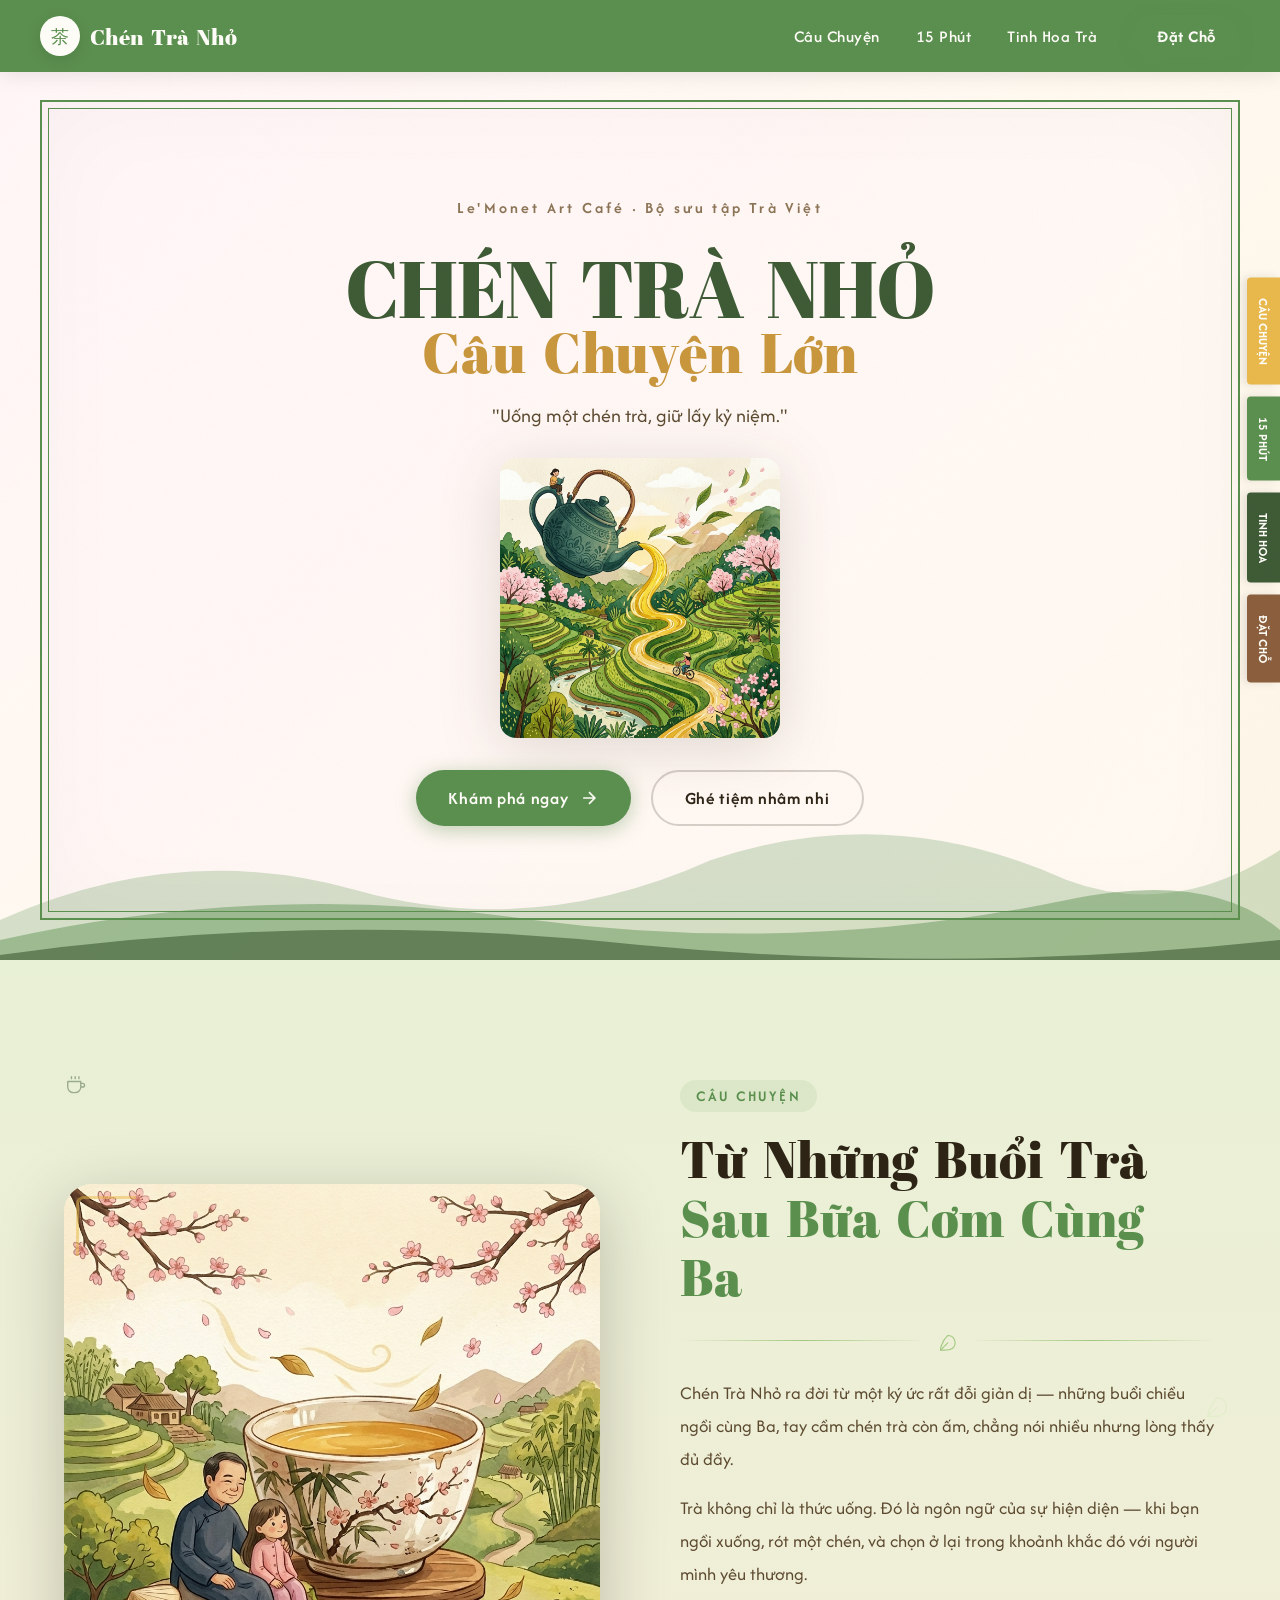
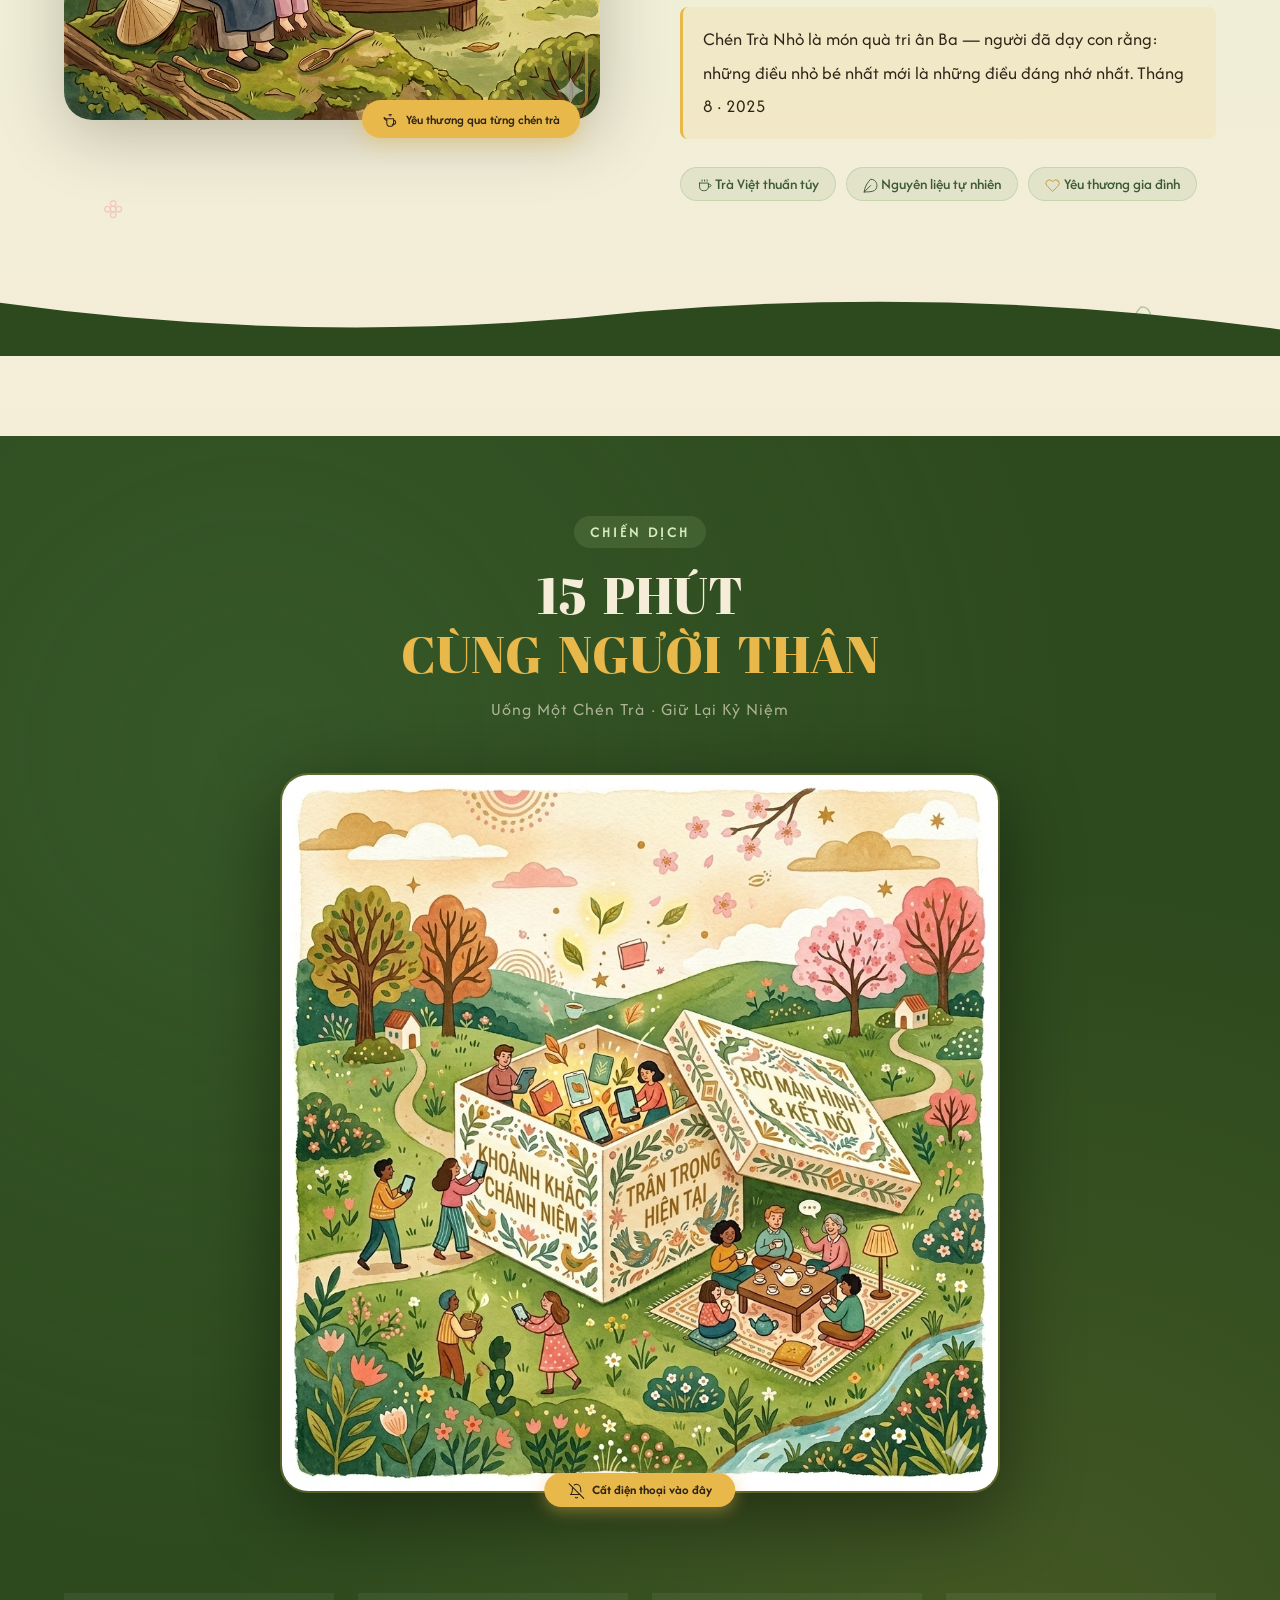
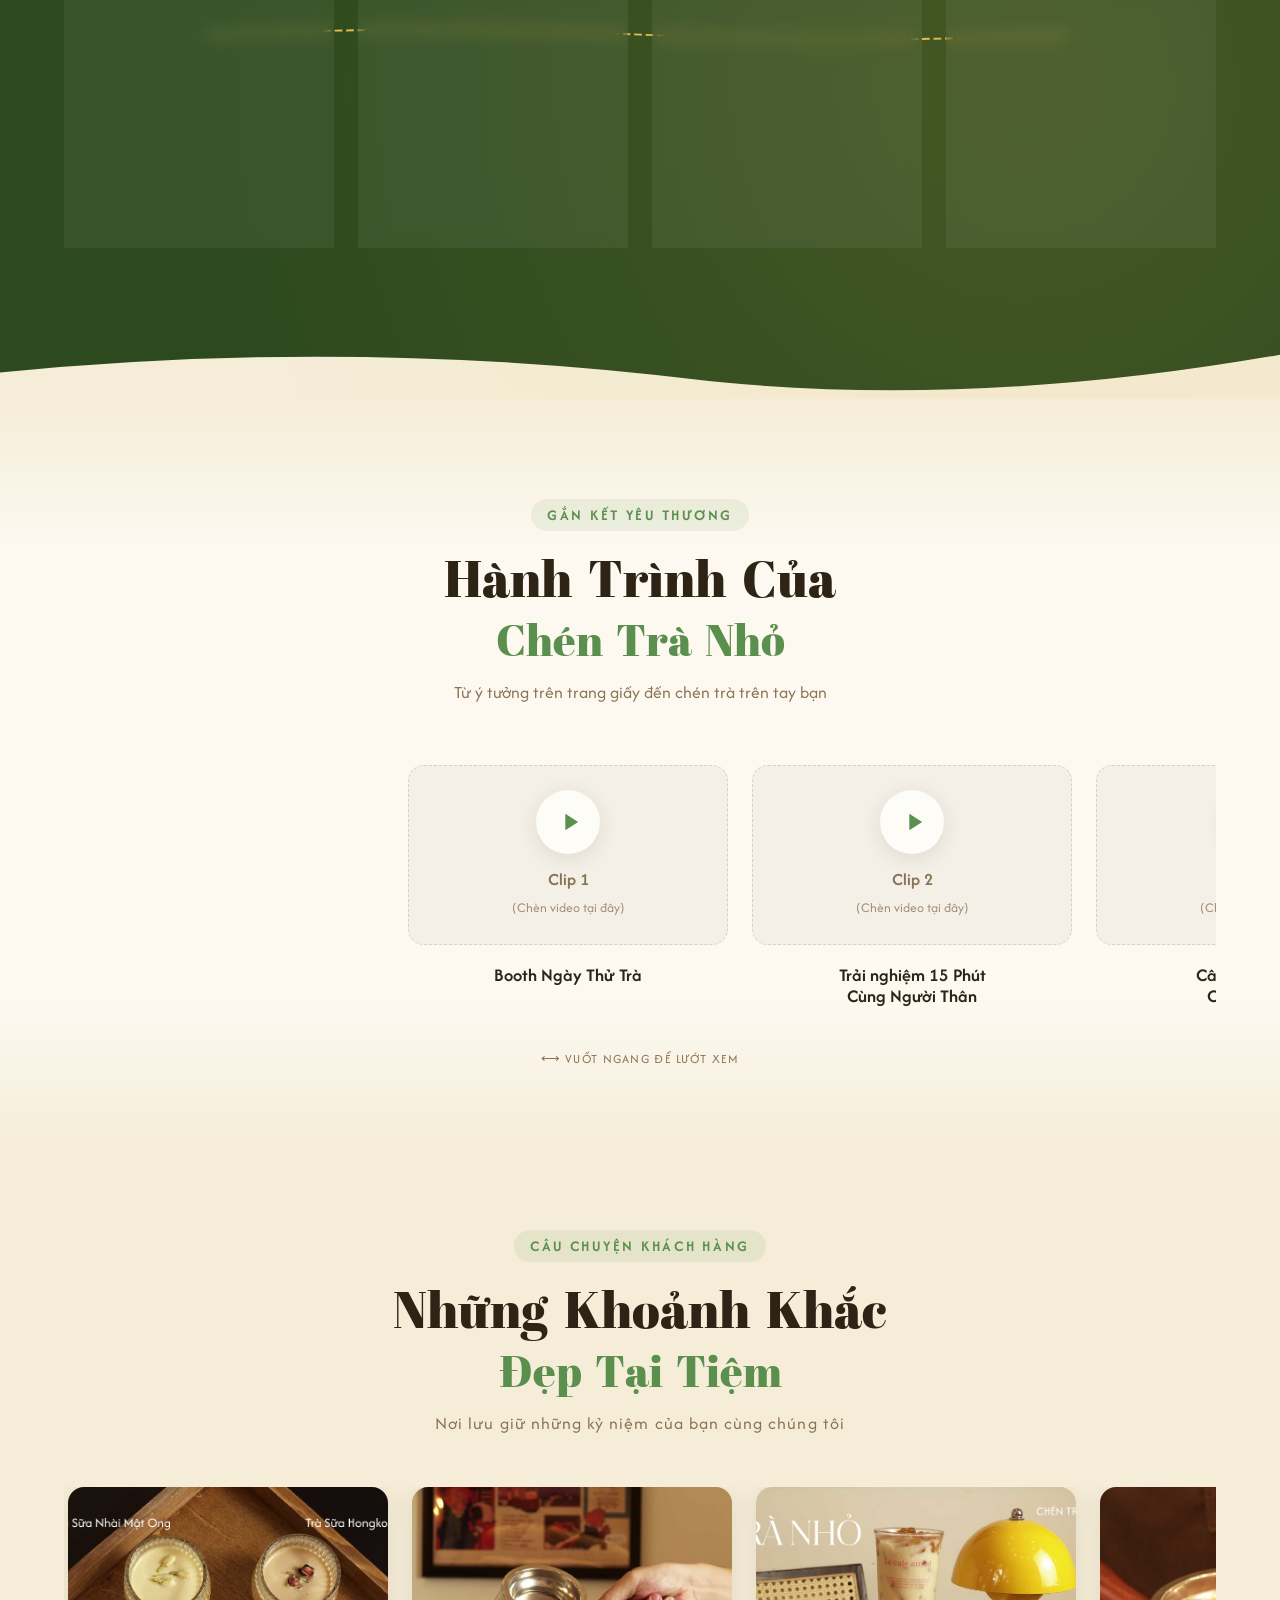
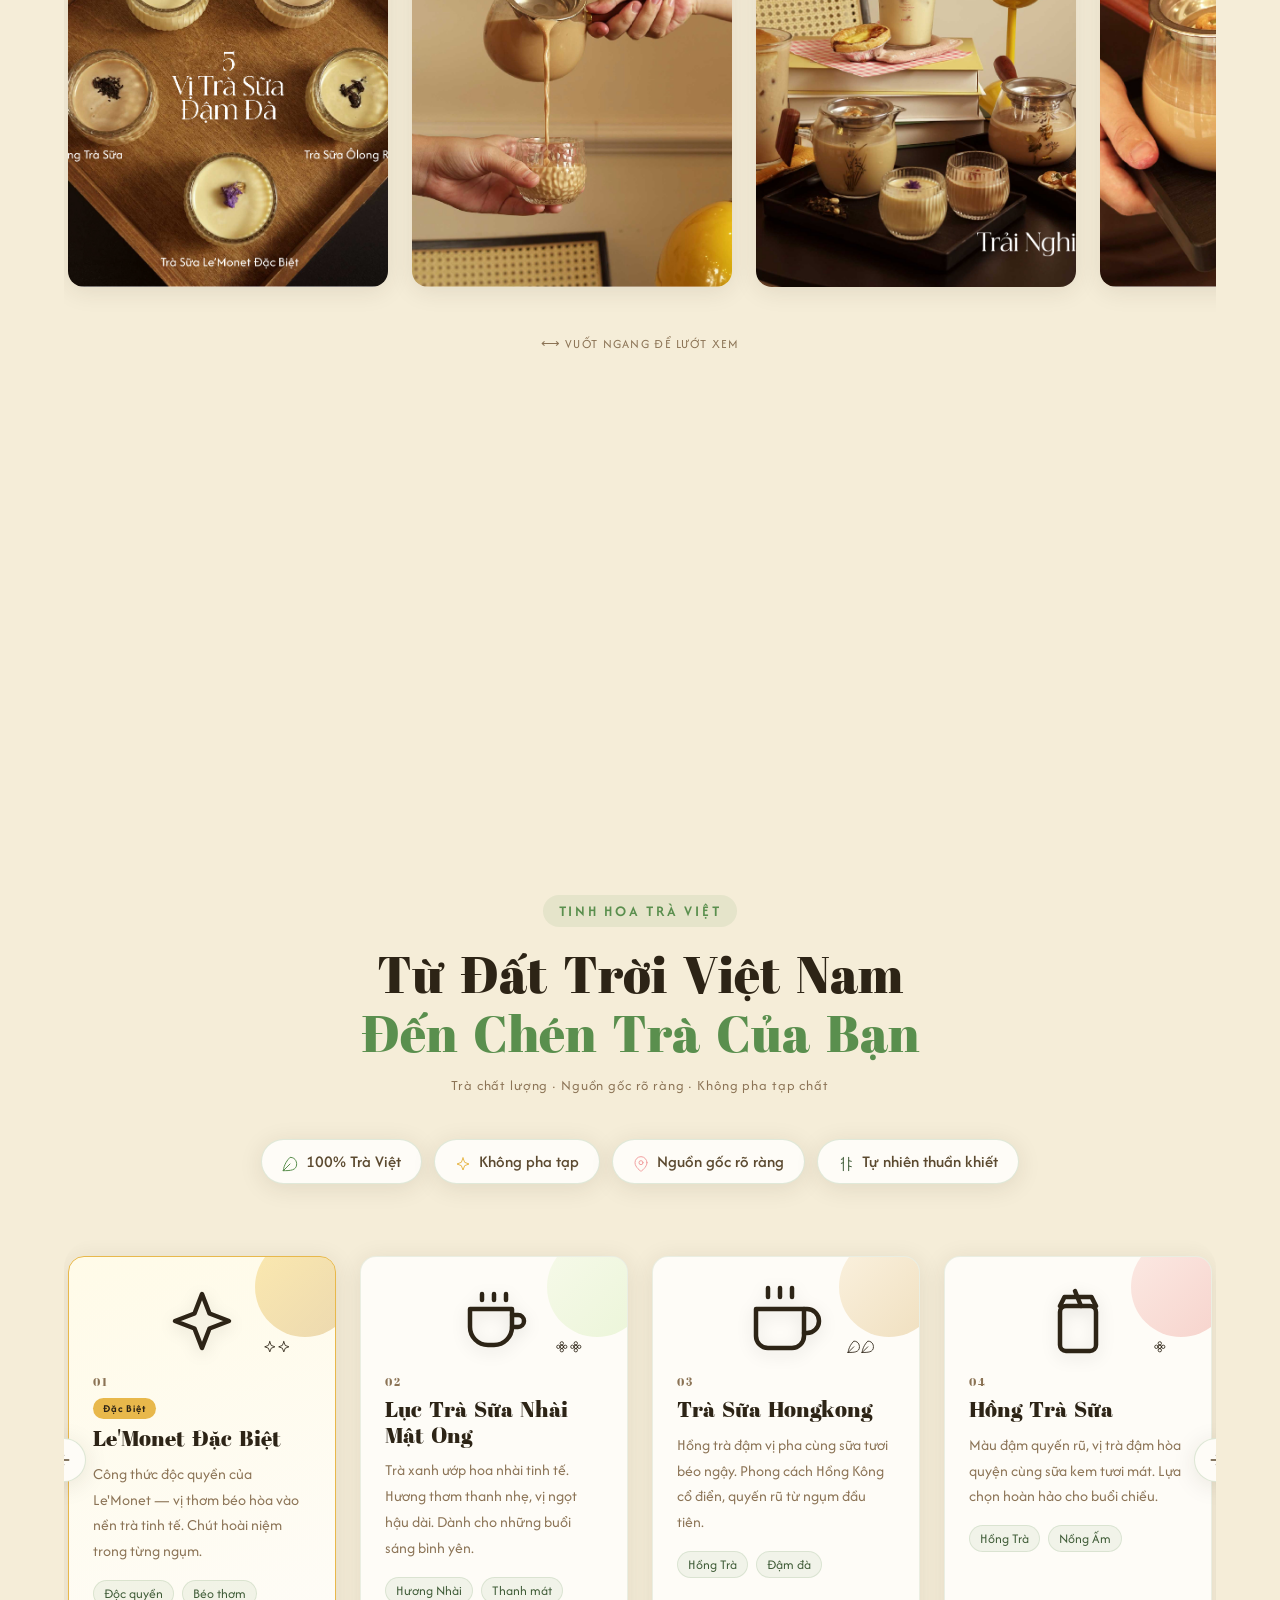
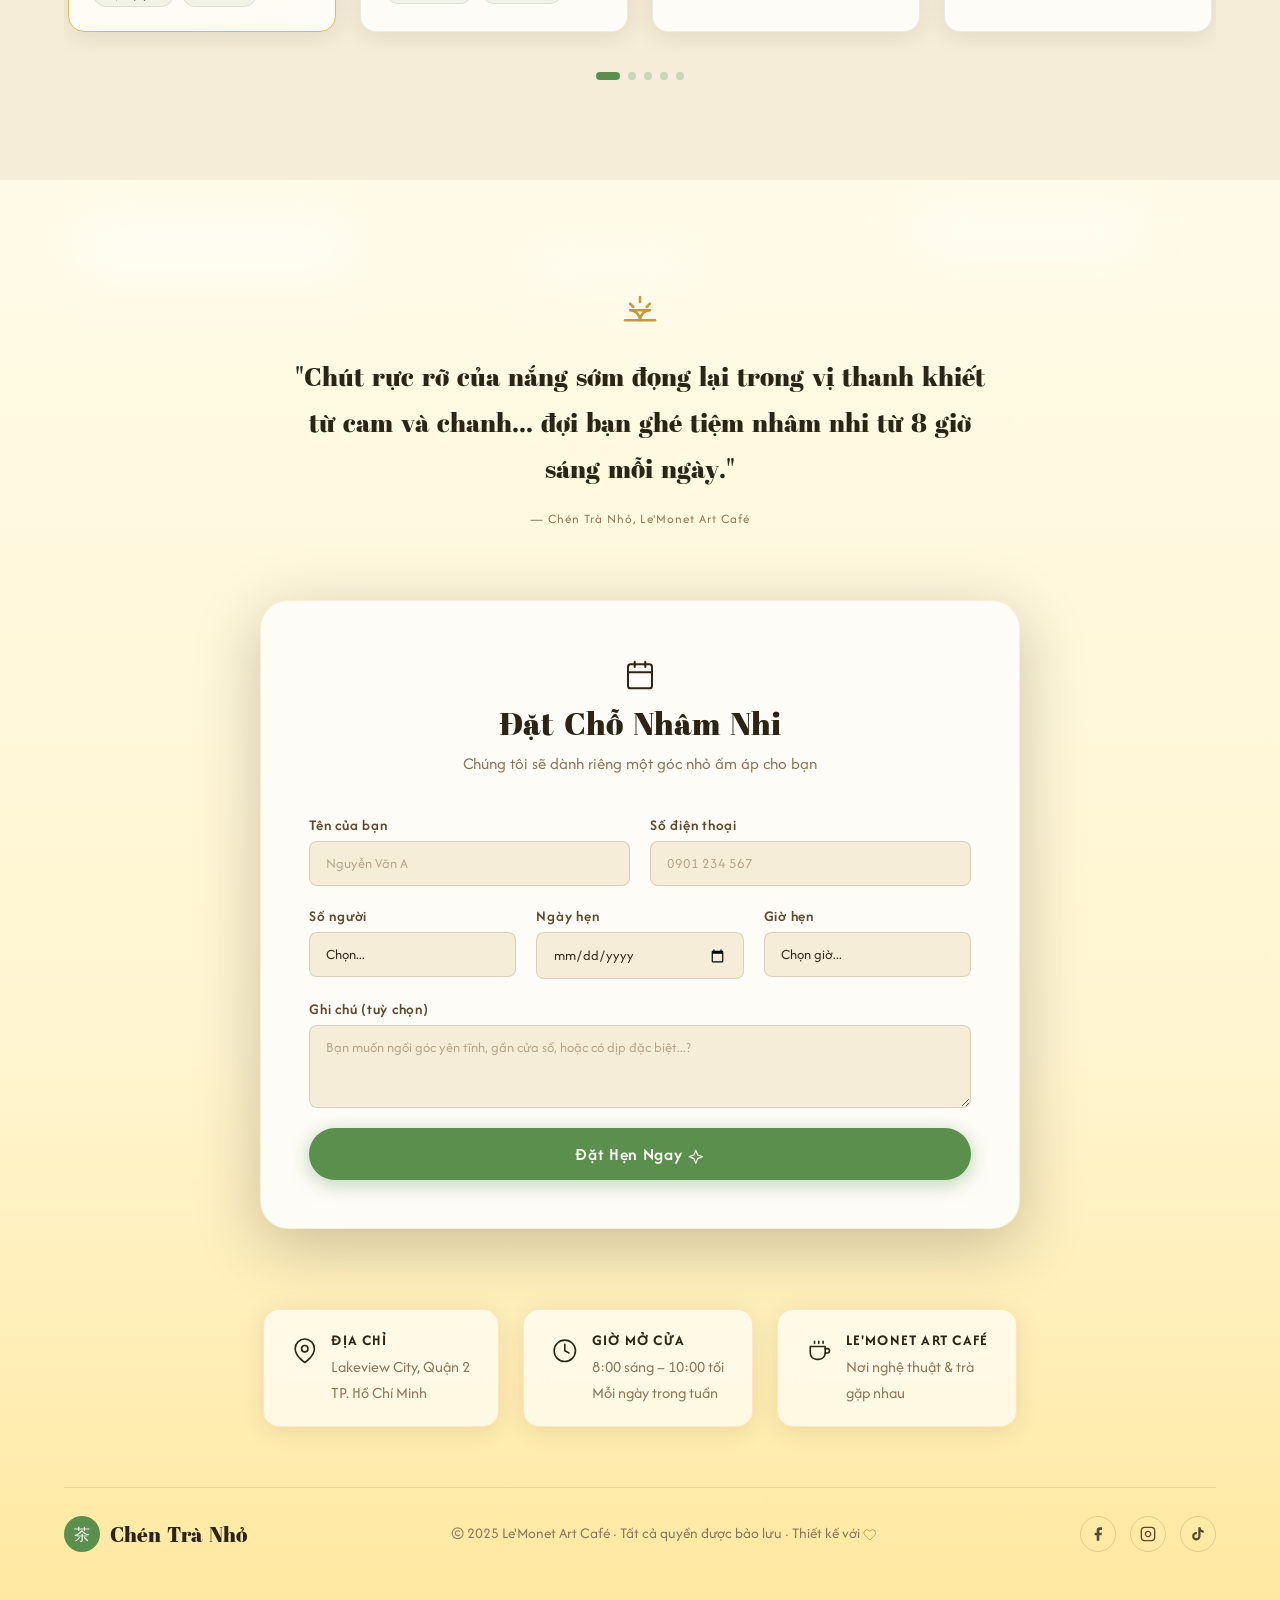
==== commit fd655989: "Optimize phone number input (limit 10 digits, start with 0)" ====
--- a/index.html
+++ b/index.html
@@ -699,7 +699,7 @@
             <div class="form-group">
               <label class="form-label" for="guestPhone">Số điện thoại</label>
               <input class="form-input" type="tel" id="guestPhone" name="guestPhone" placeholder="0901 234 567"
-                required />
+                required maxlength="10" pattern="0[0-9]{9}" title="Số điện thoại phải bắt đầu bằng số 0 và có 10 chữ số" />
             </div>
           </div>
 
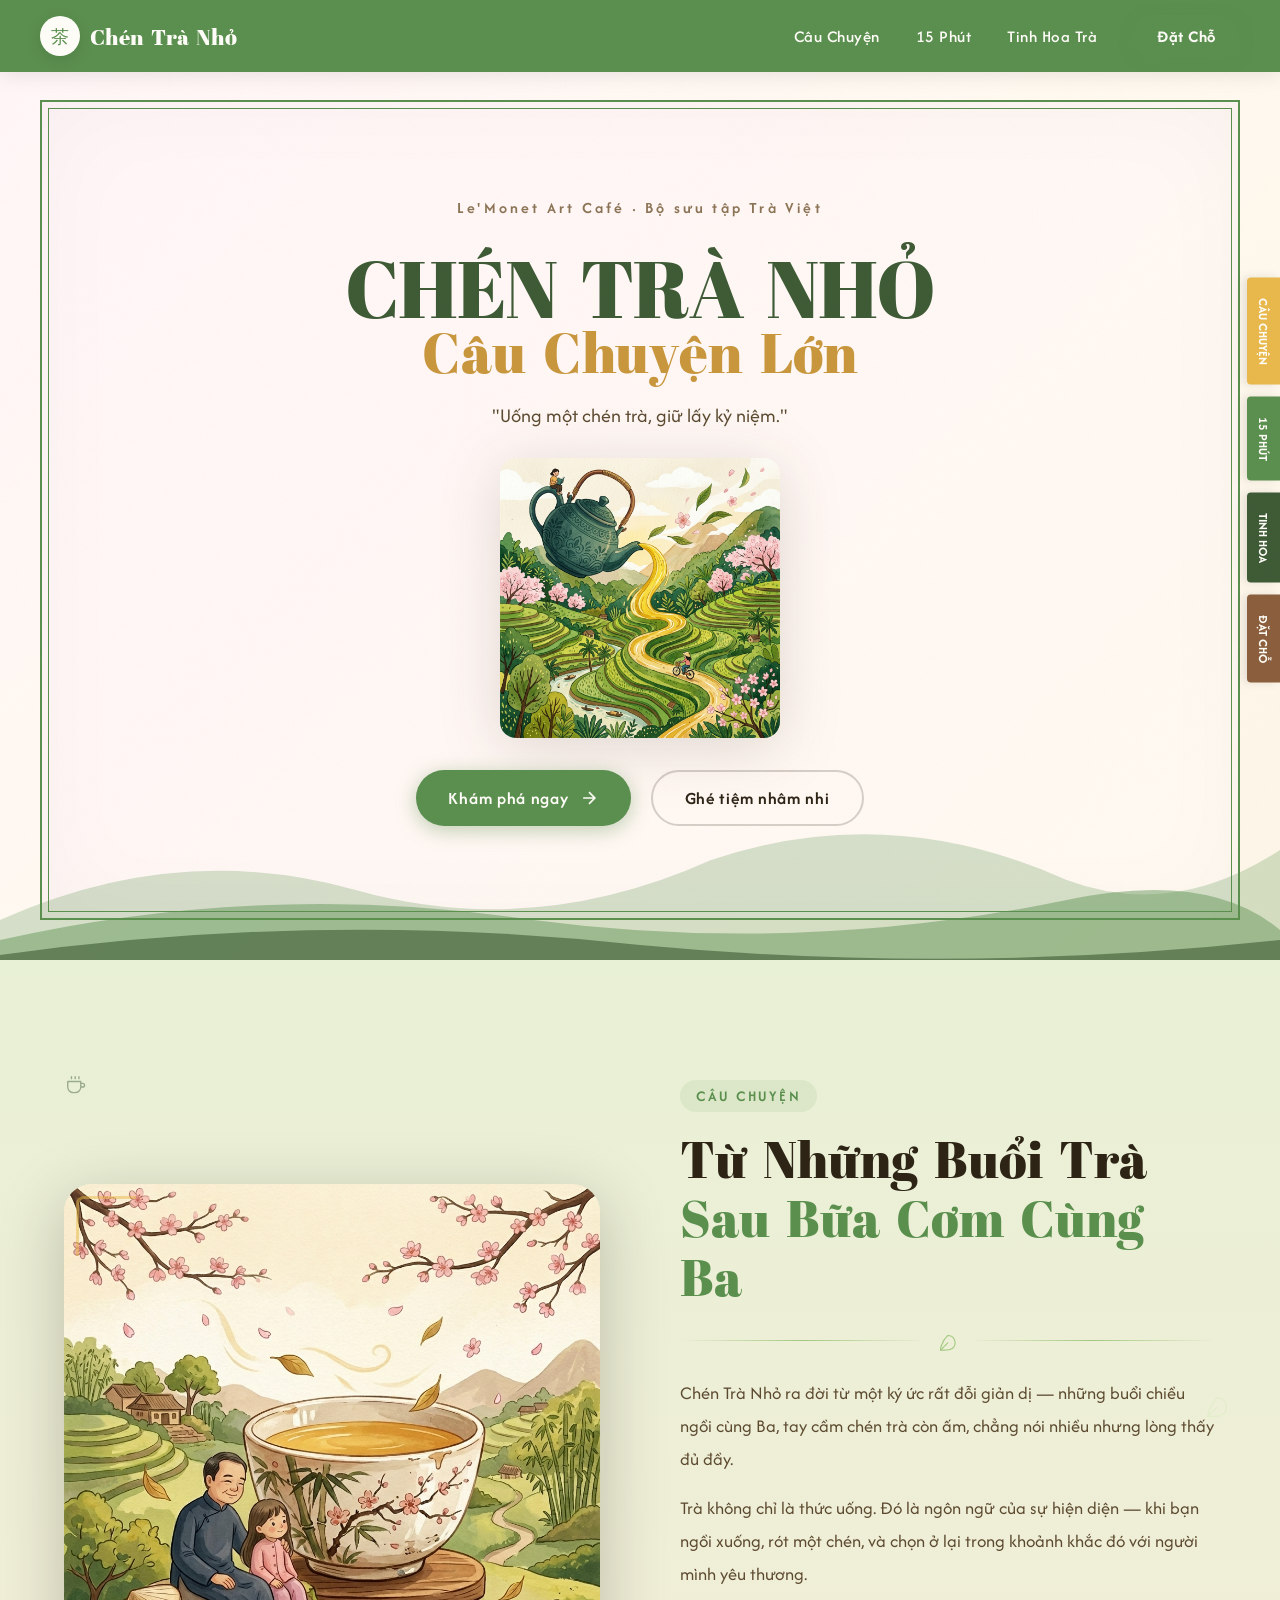
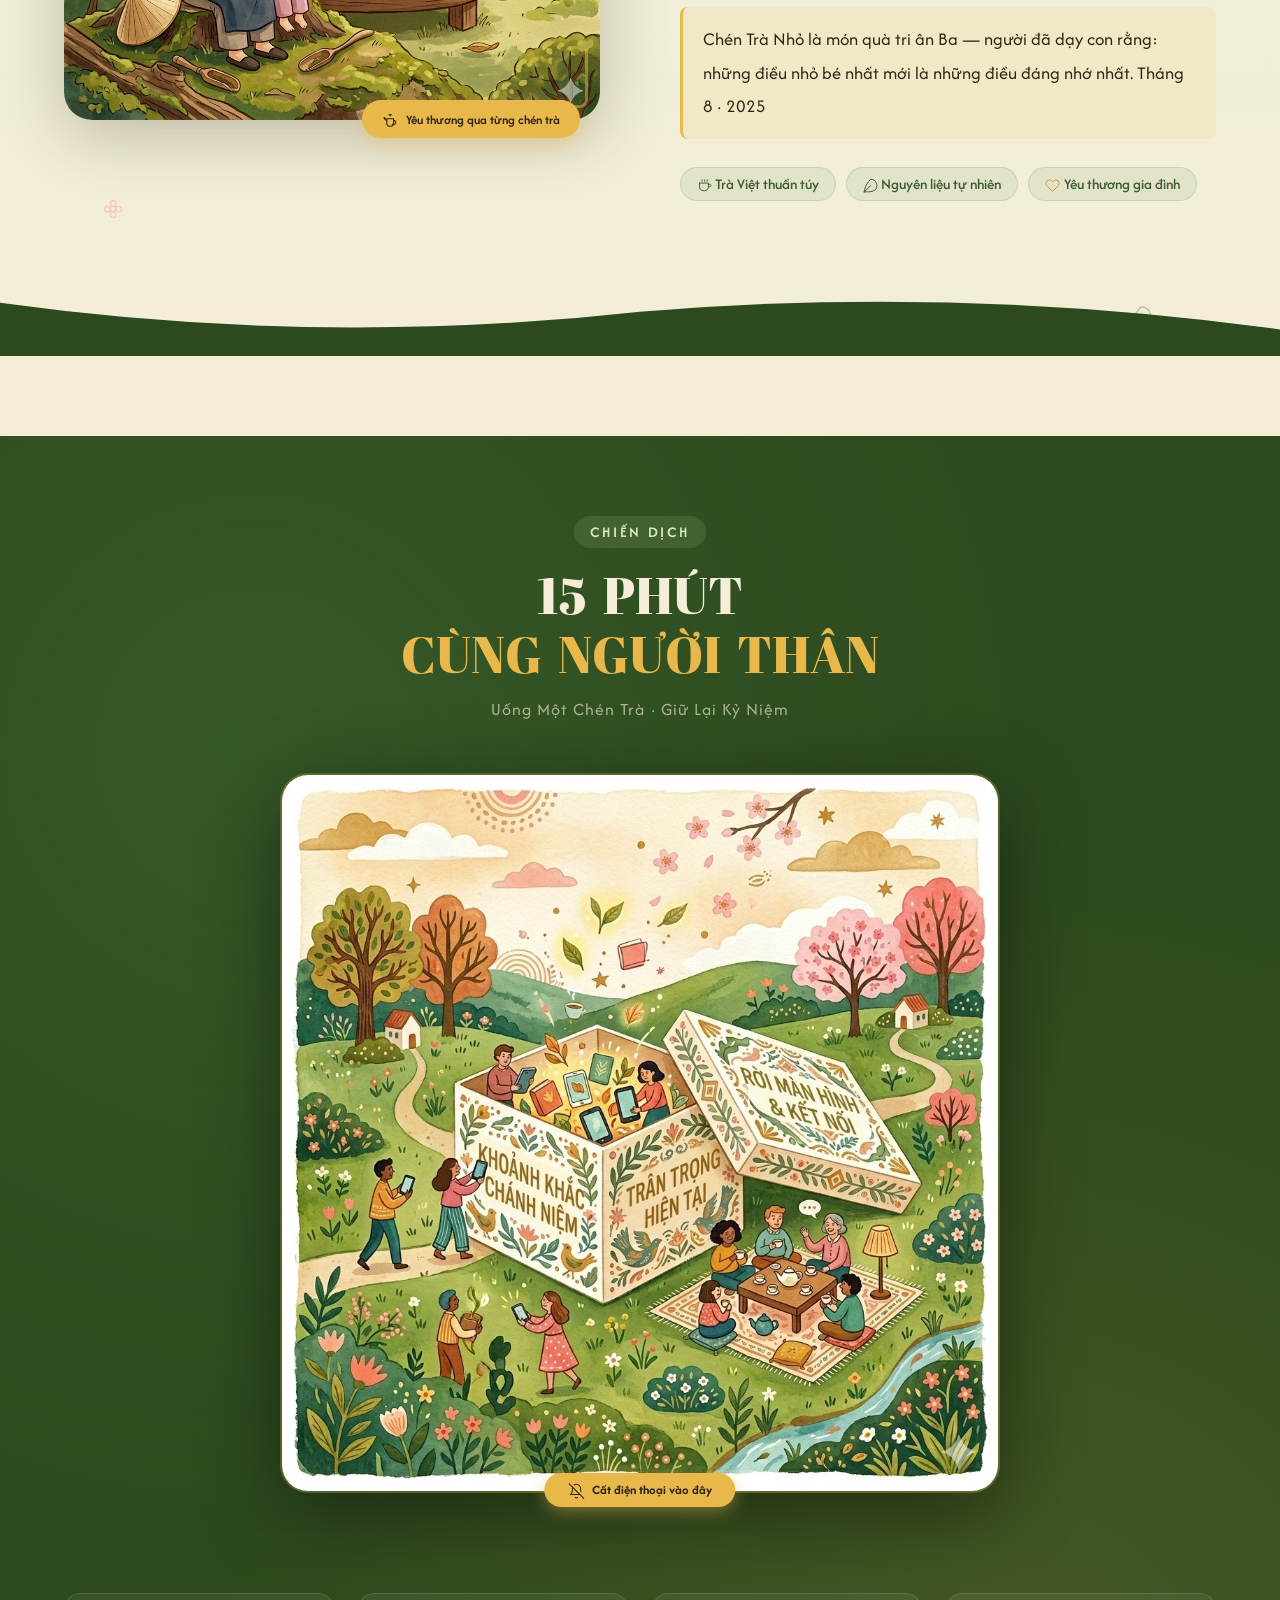
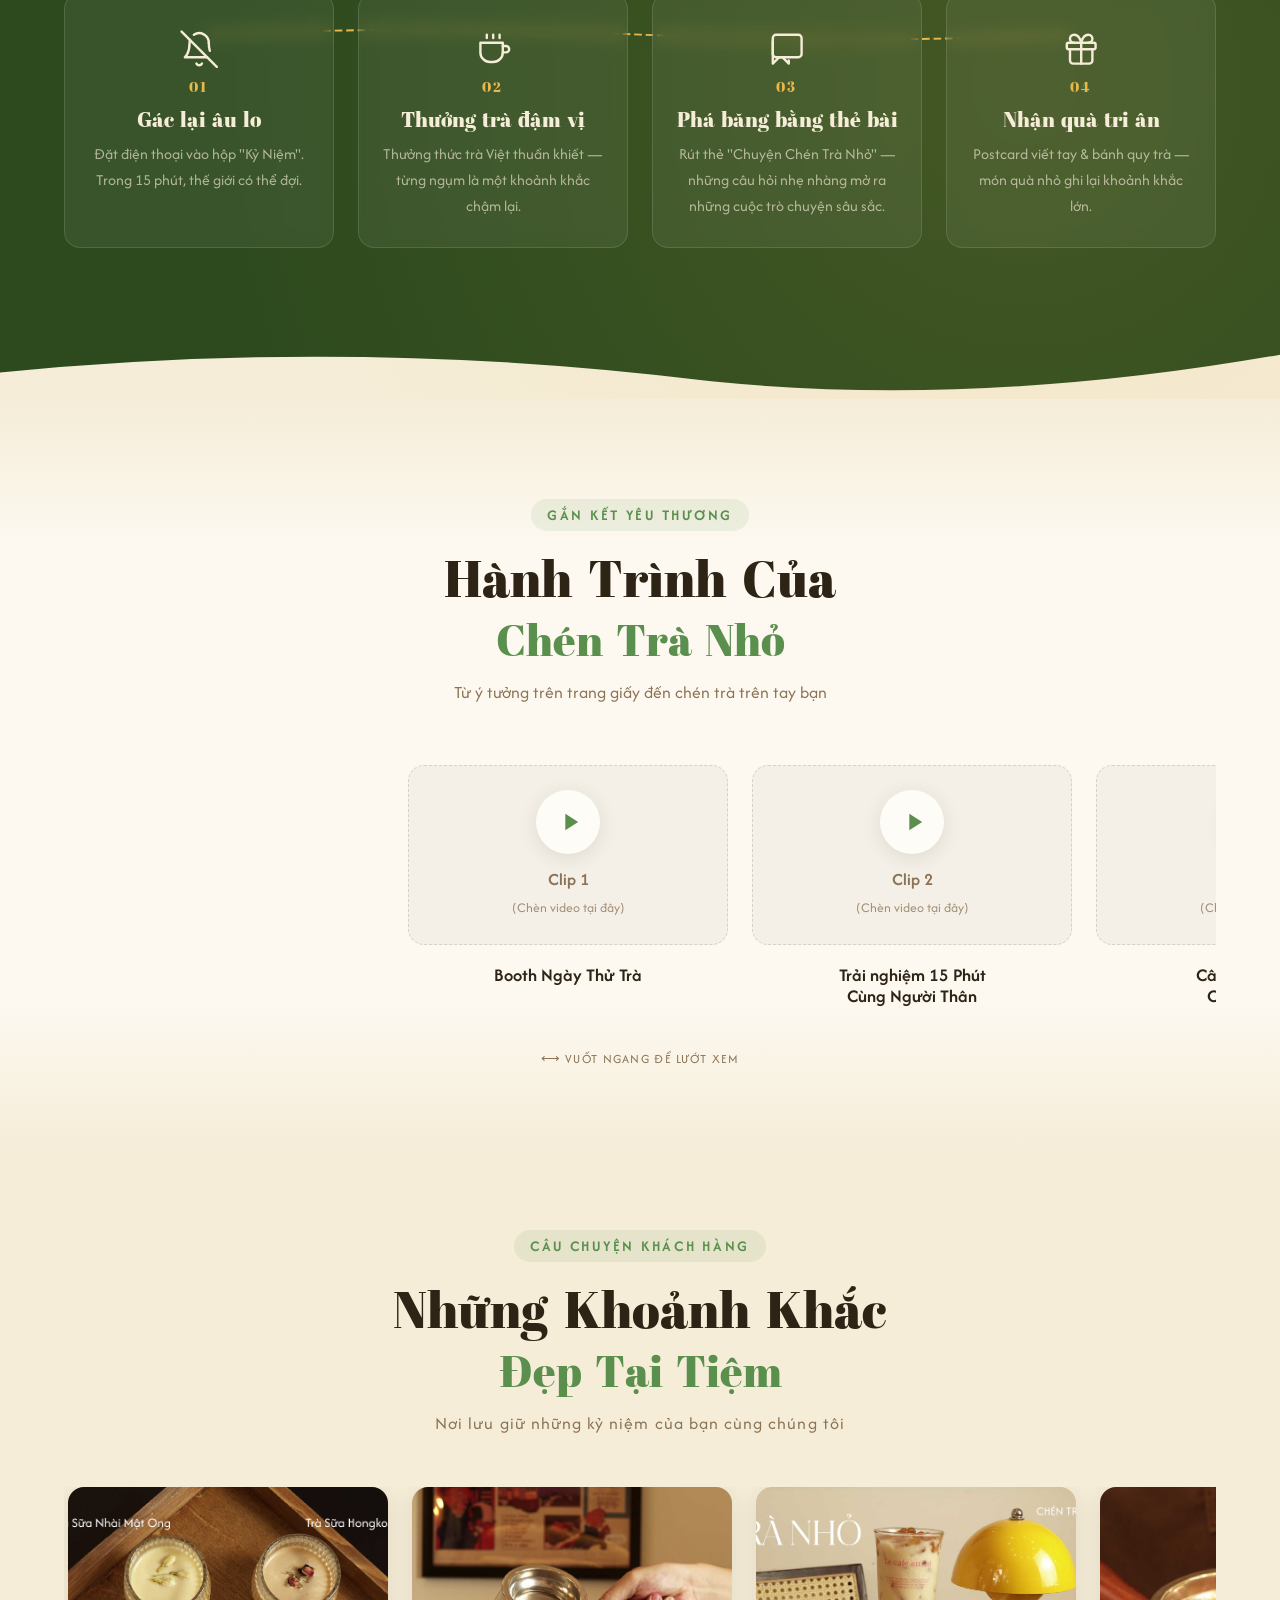
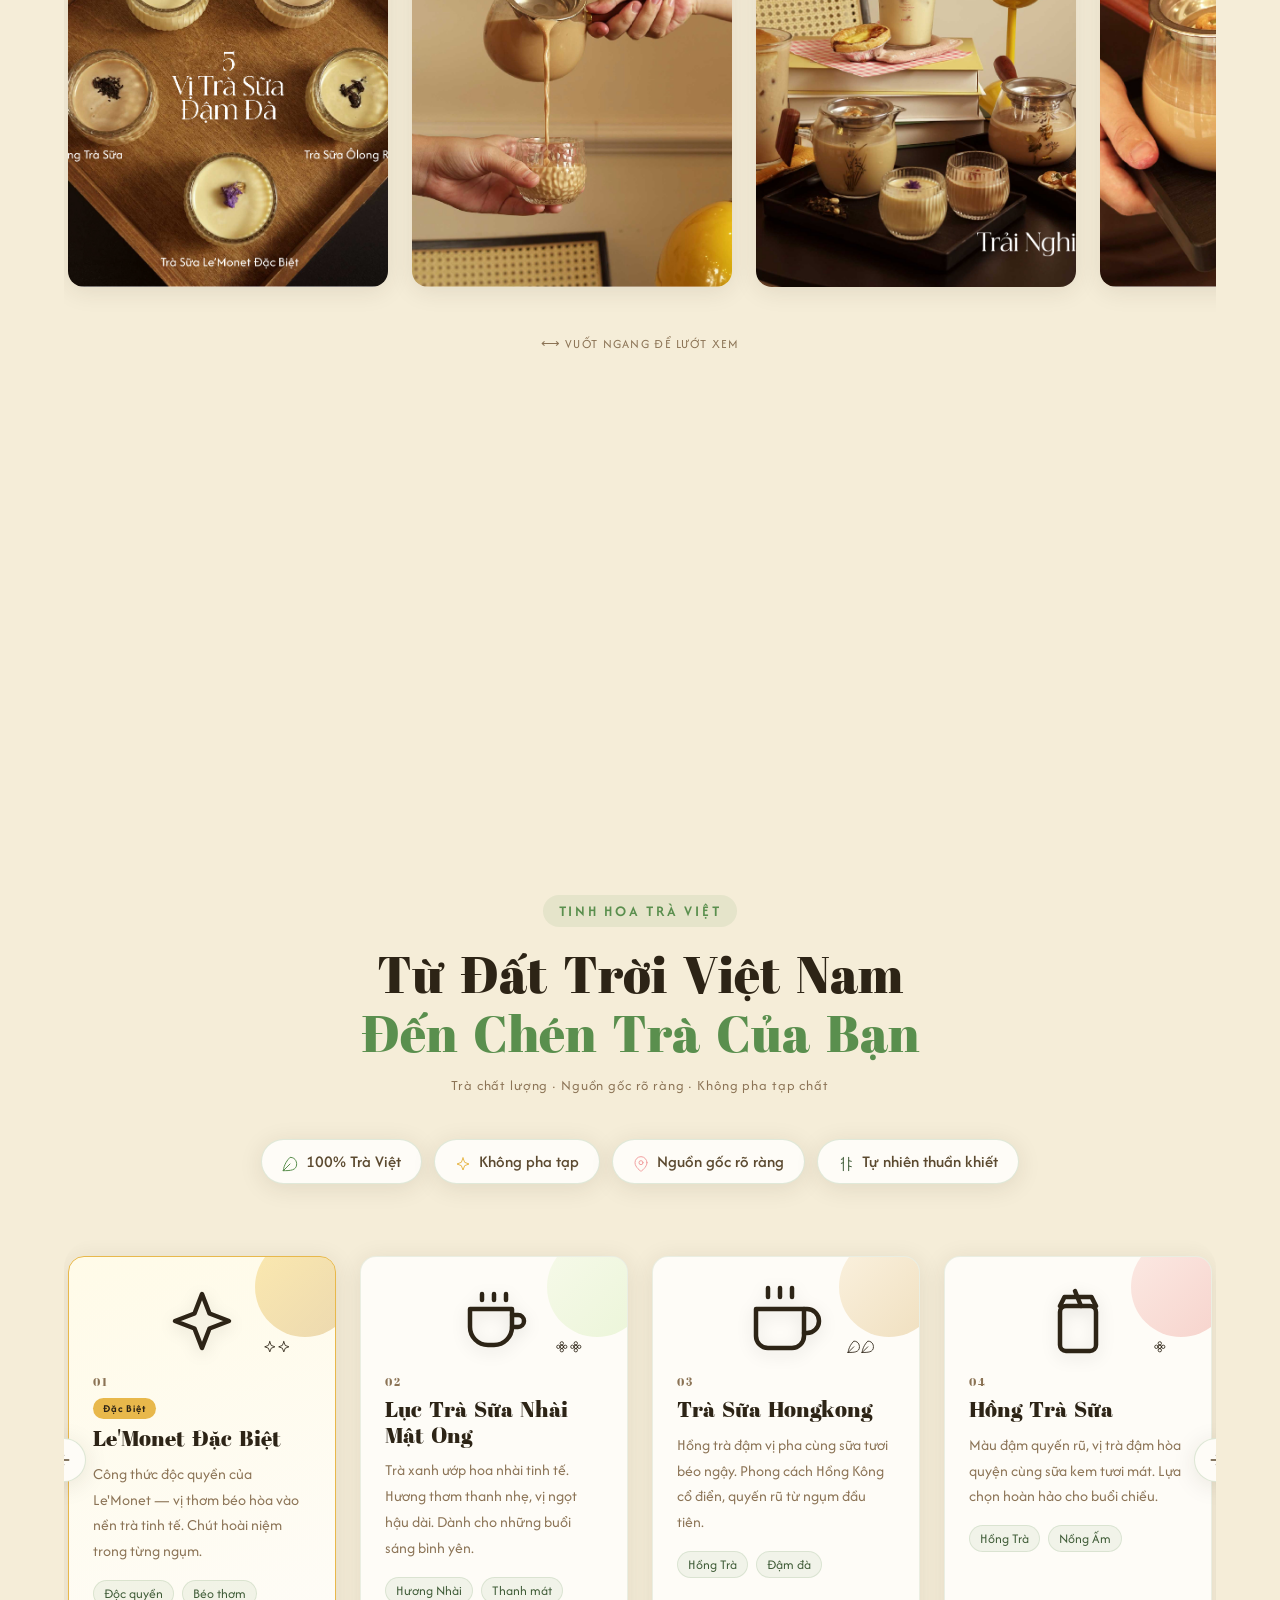
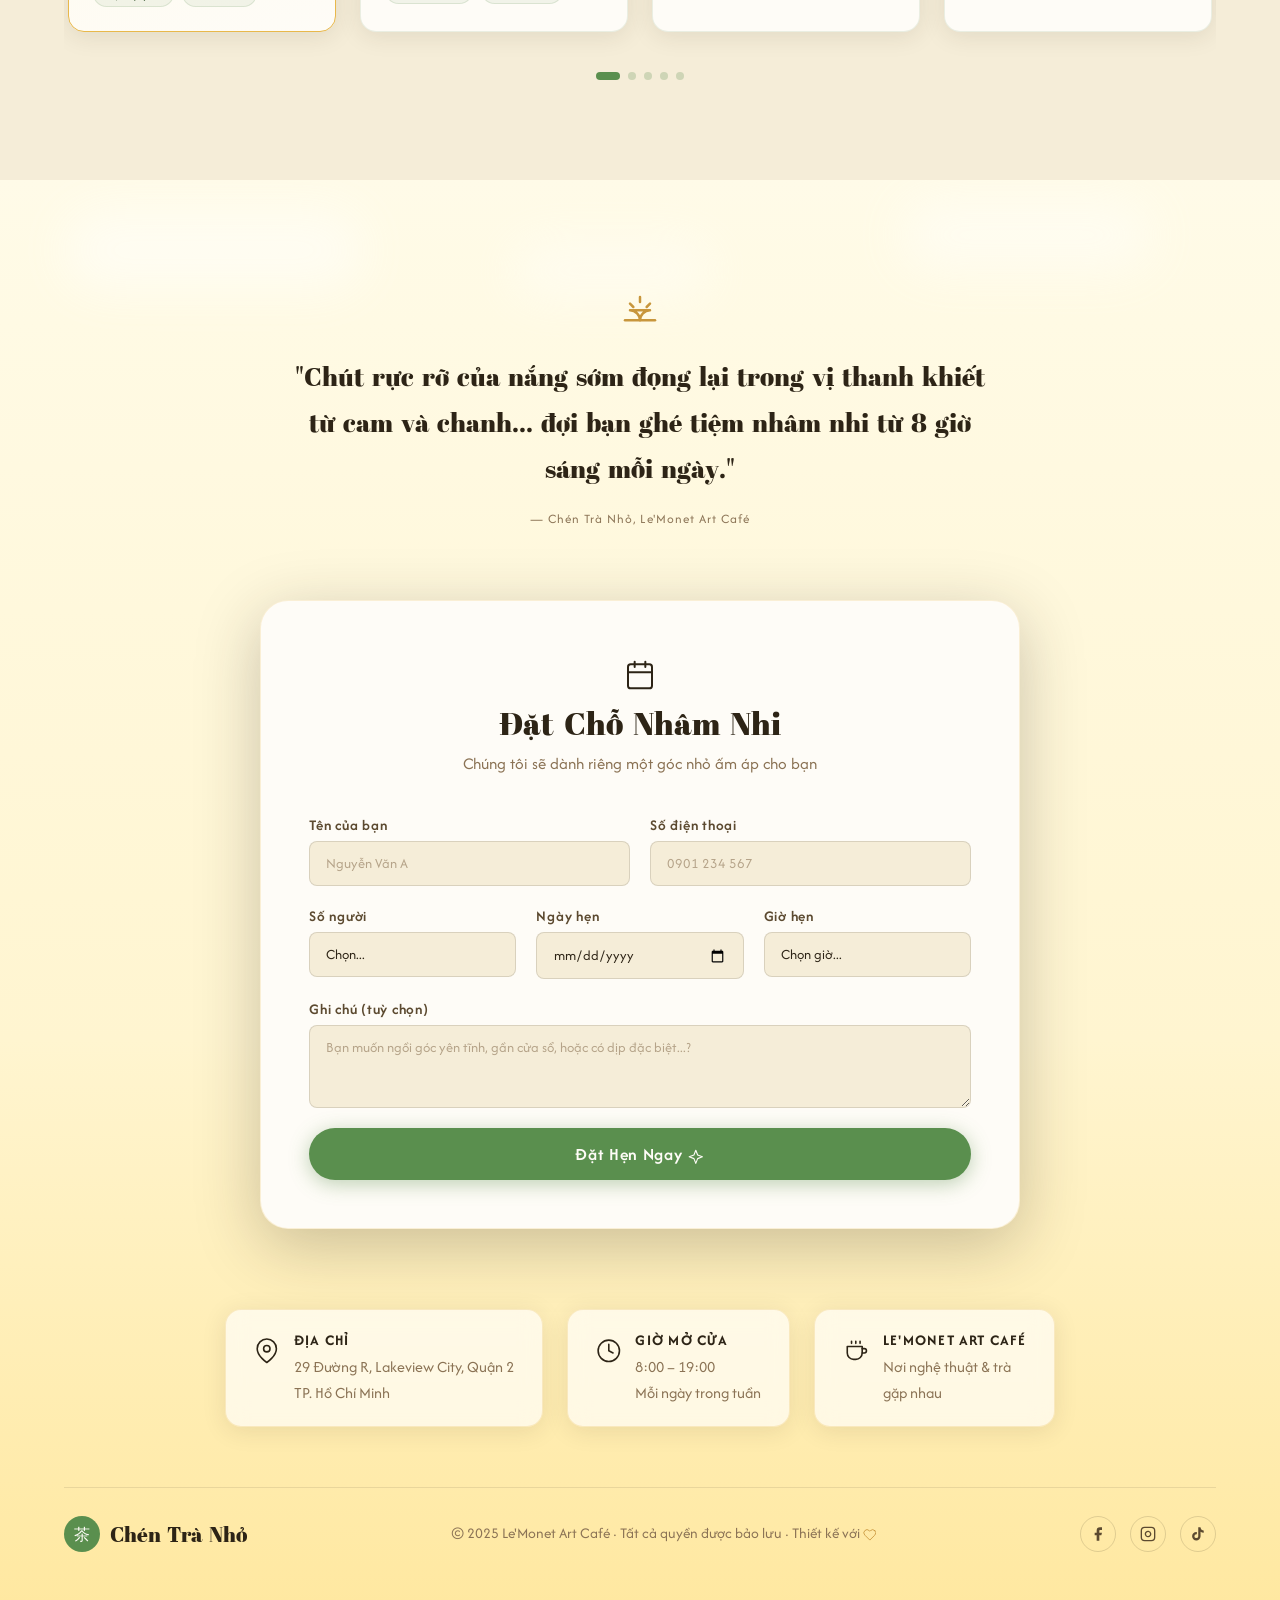
==== commit b2ebd137: "Update address, opening hours, and re-confirm 10-digit phone limit" ====
--- a/index.html
+++ b/index.html
@@ -769,7 +769,7 @@
             </svg></span>
           <div>
             <strong>Địa Chỉ</strong>
-            <p>Lakeview City, Quận 2<br />TP. Hồ Chí Minh</p>
+            <p>29 Đường R, Lakeview City, Quận 2<br />TP. Hồ Chí Minh</p>
           </div>
         </div>
         <div class="footer__info-card">
@@ -778,7 +778,7 @@
             </svg></span>
           <div>
             <strong>Giờ Mở Cửa</strong>
-            <p>8:00 sáng – 10:00 tối<br />Mỗi ngày trong tuần</p>
+            <p>8:00 – 19:00<br />Mỗi ngày trong tuần</p>
           </div>
         </div>
         <div class="footer__info-card">
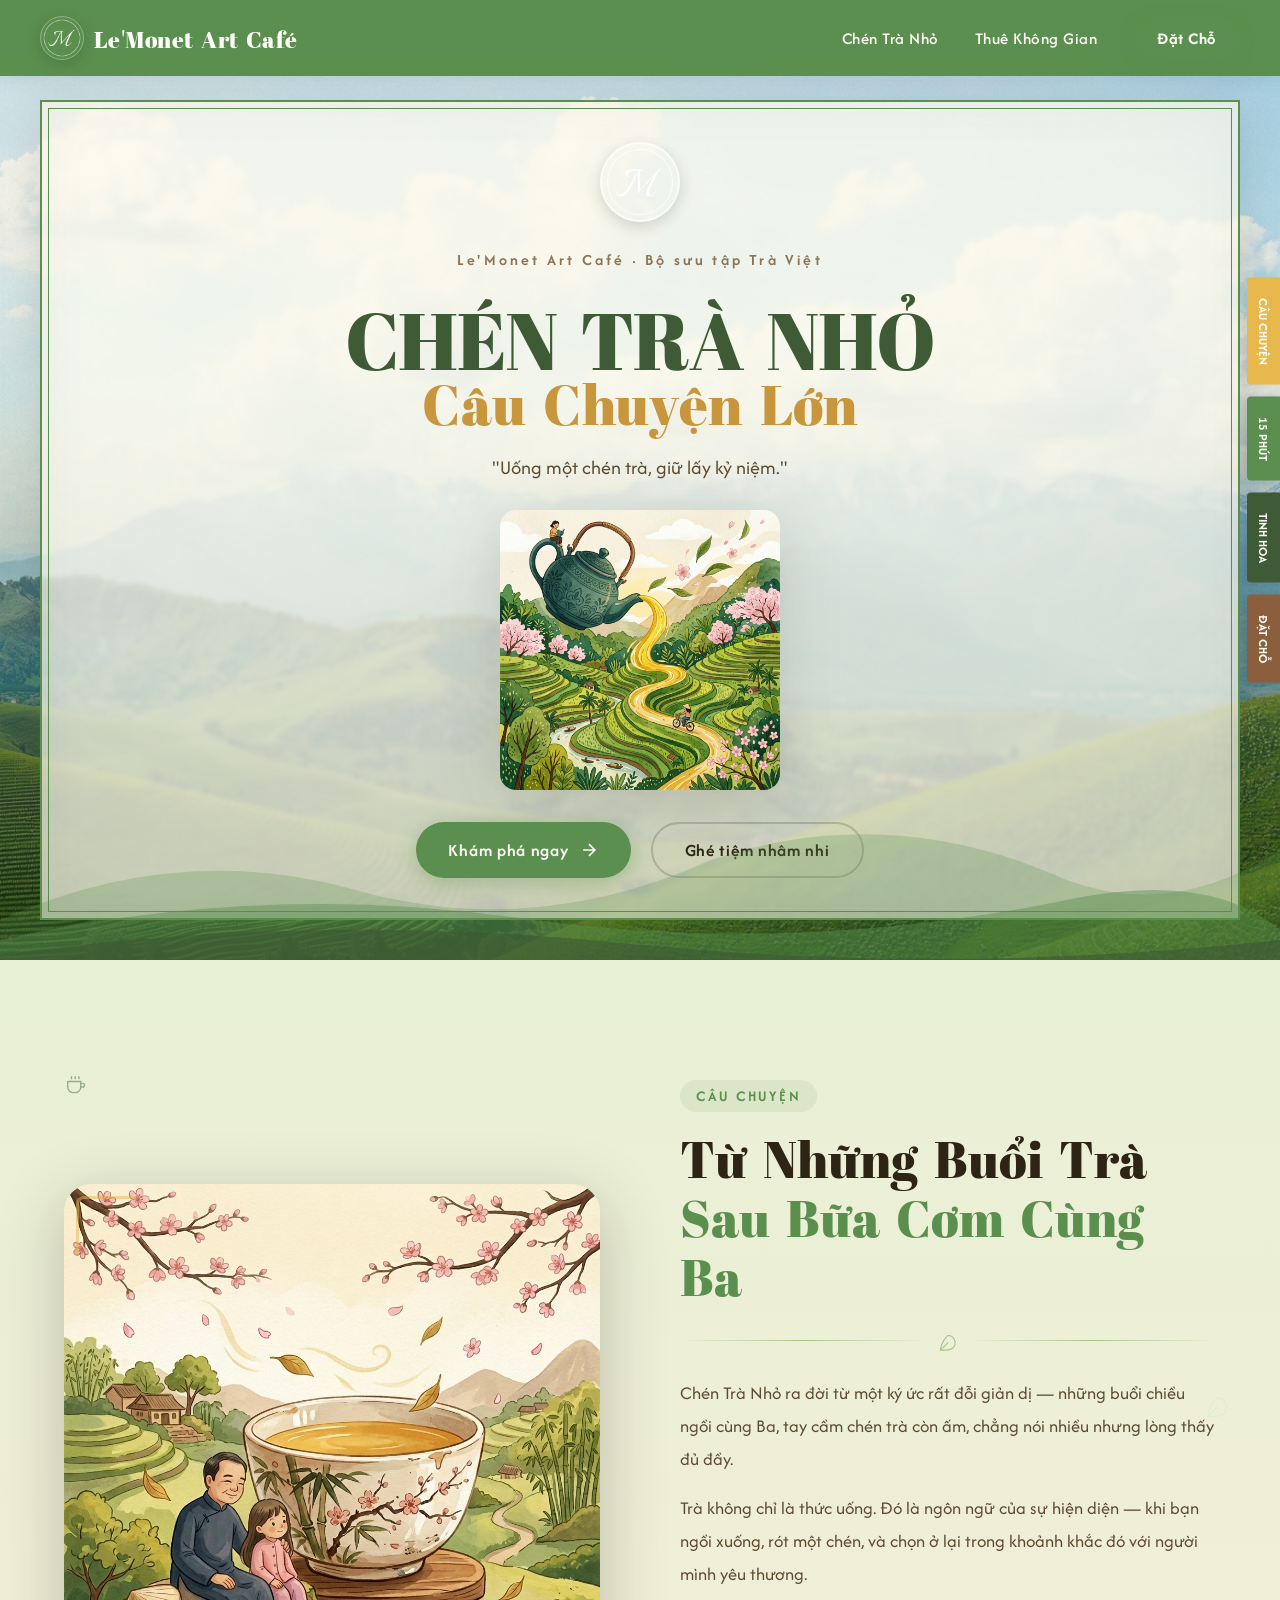
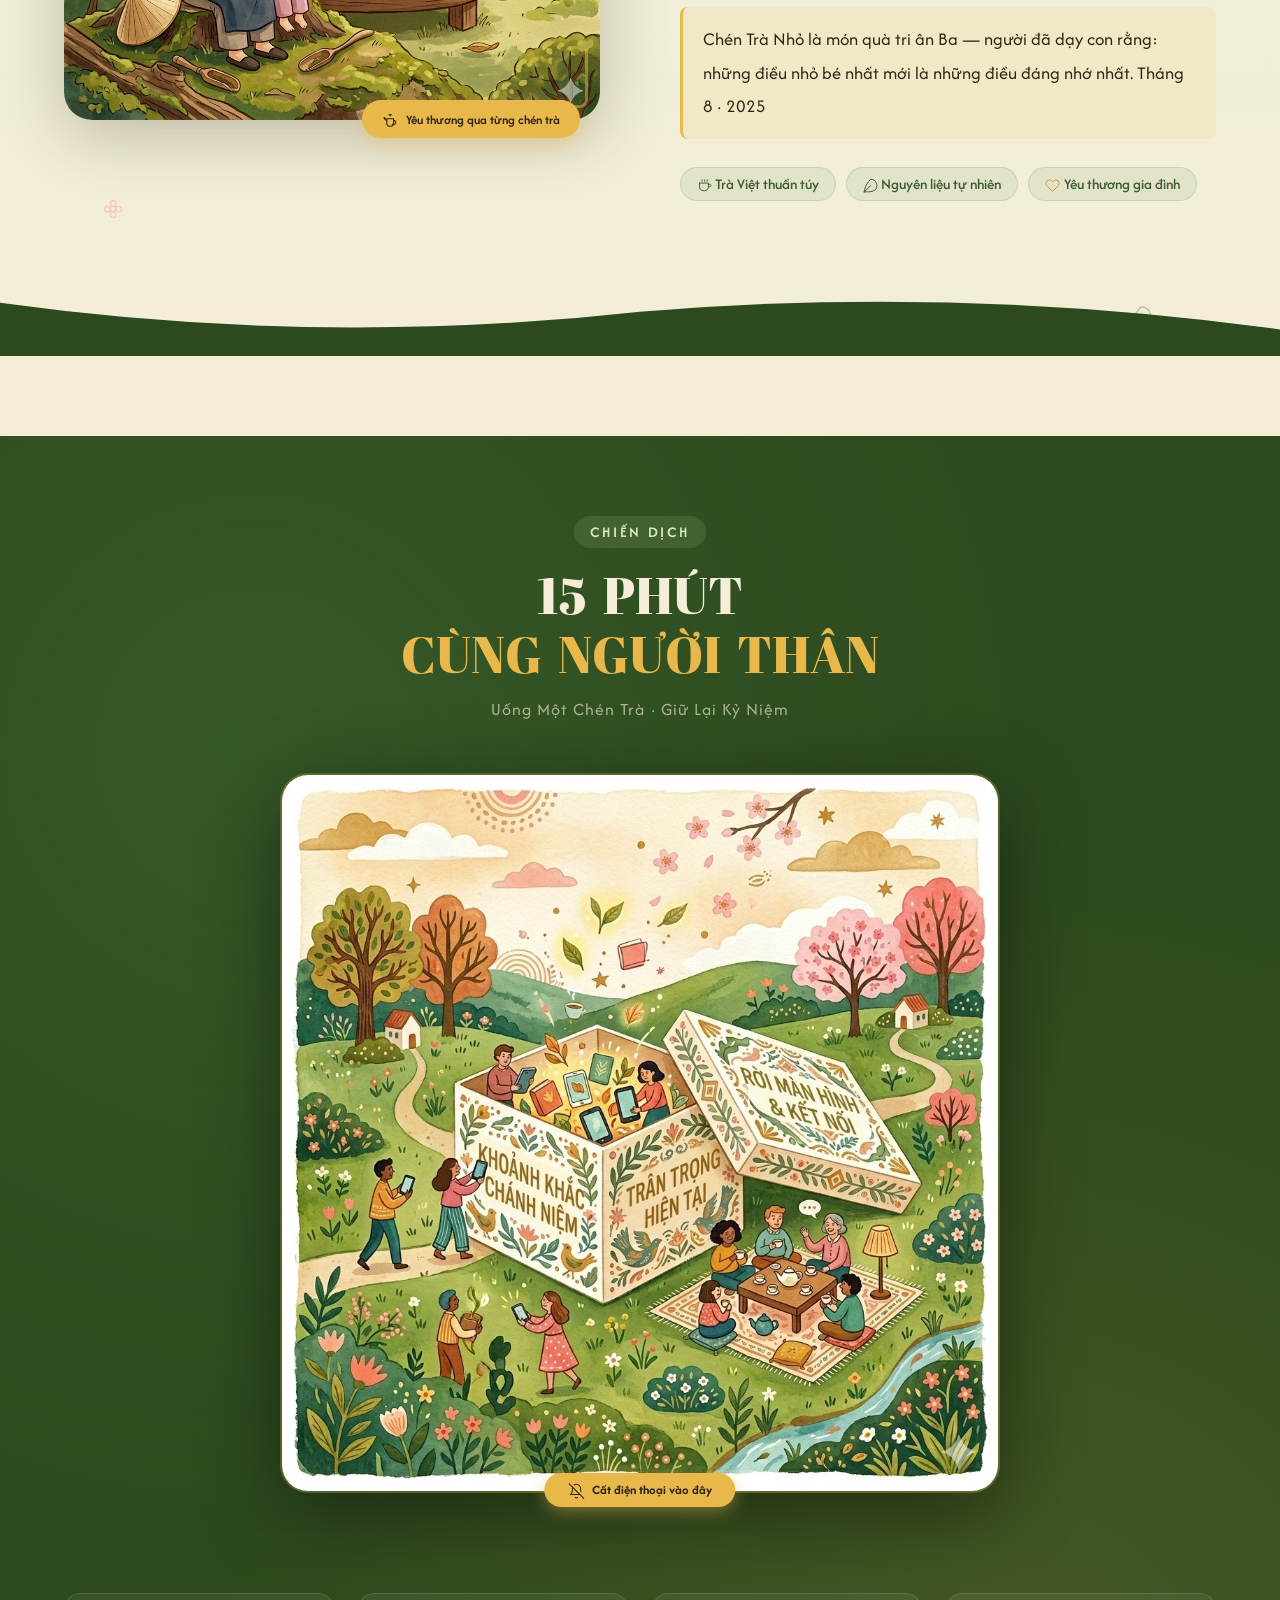
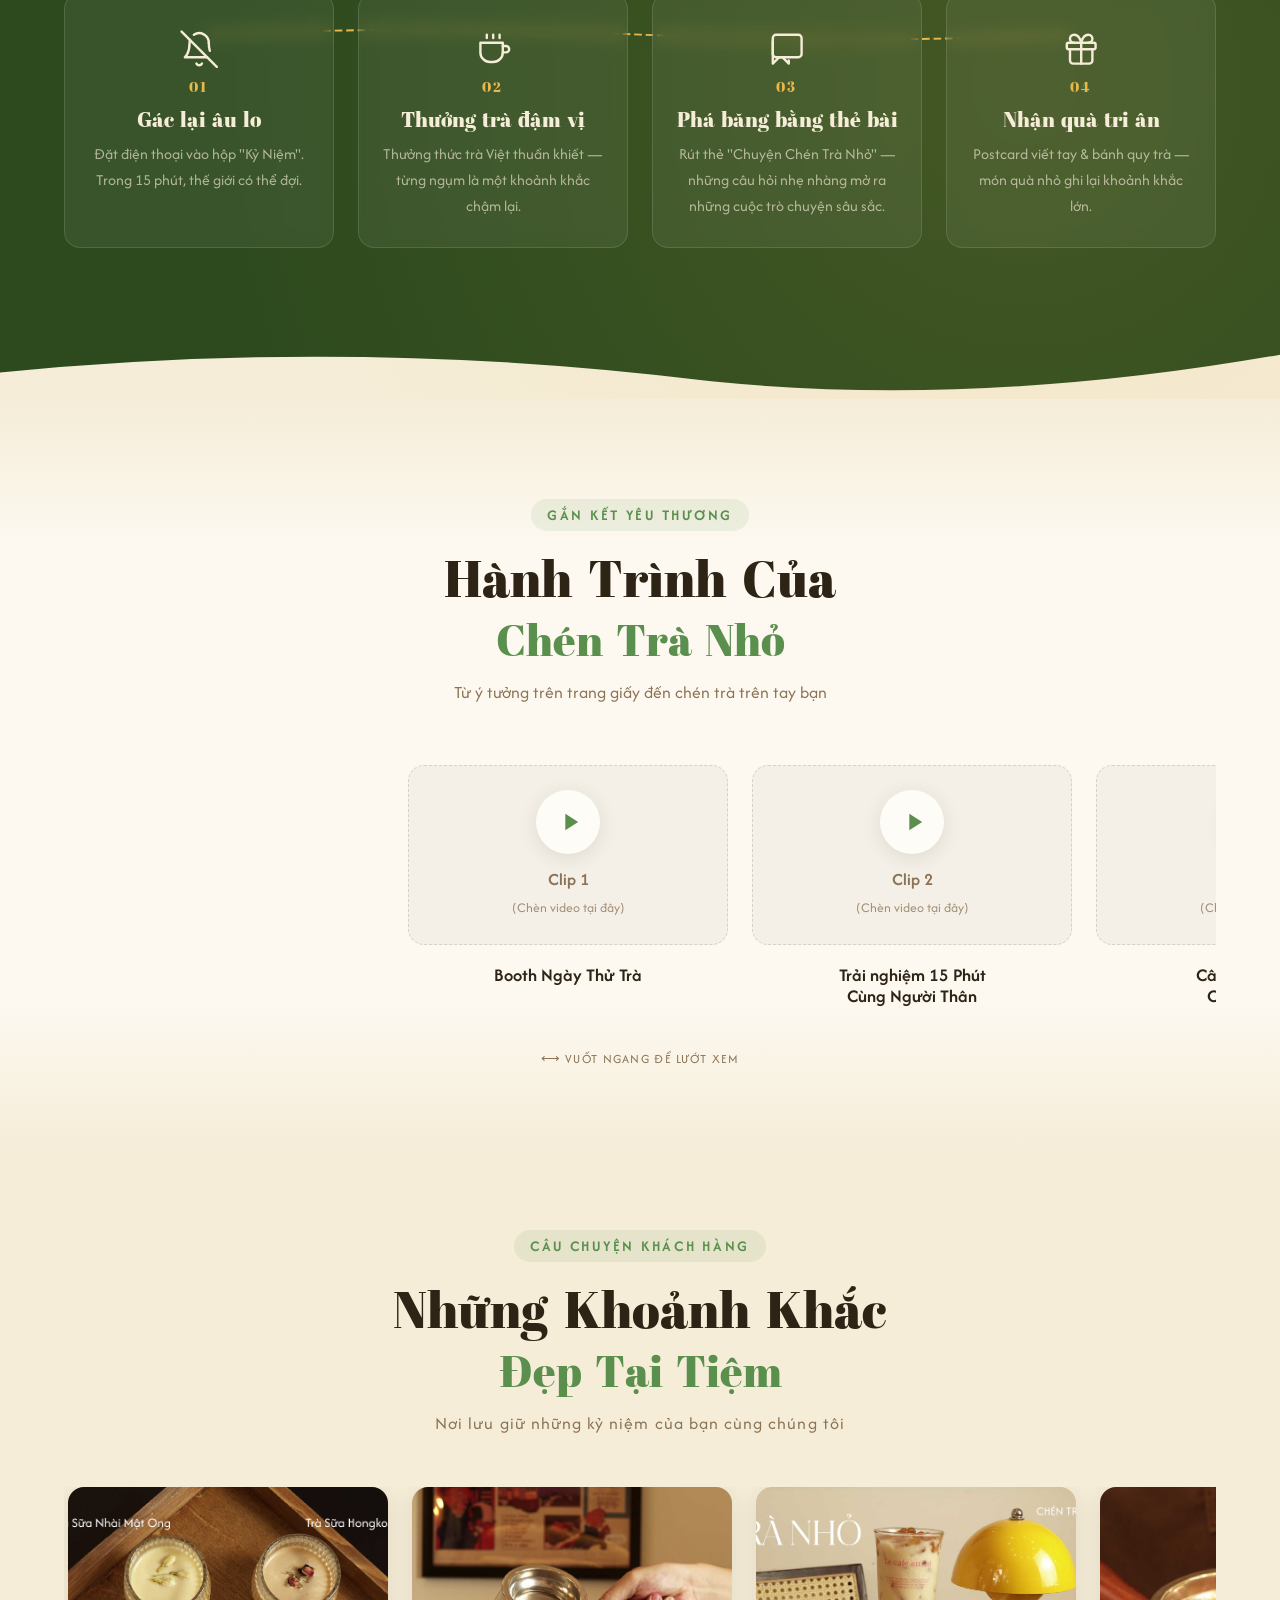
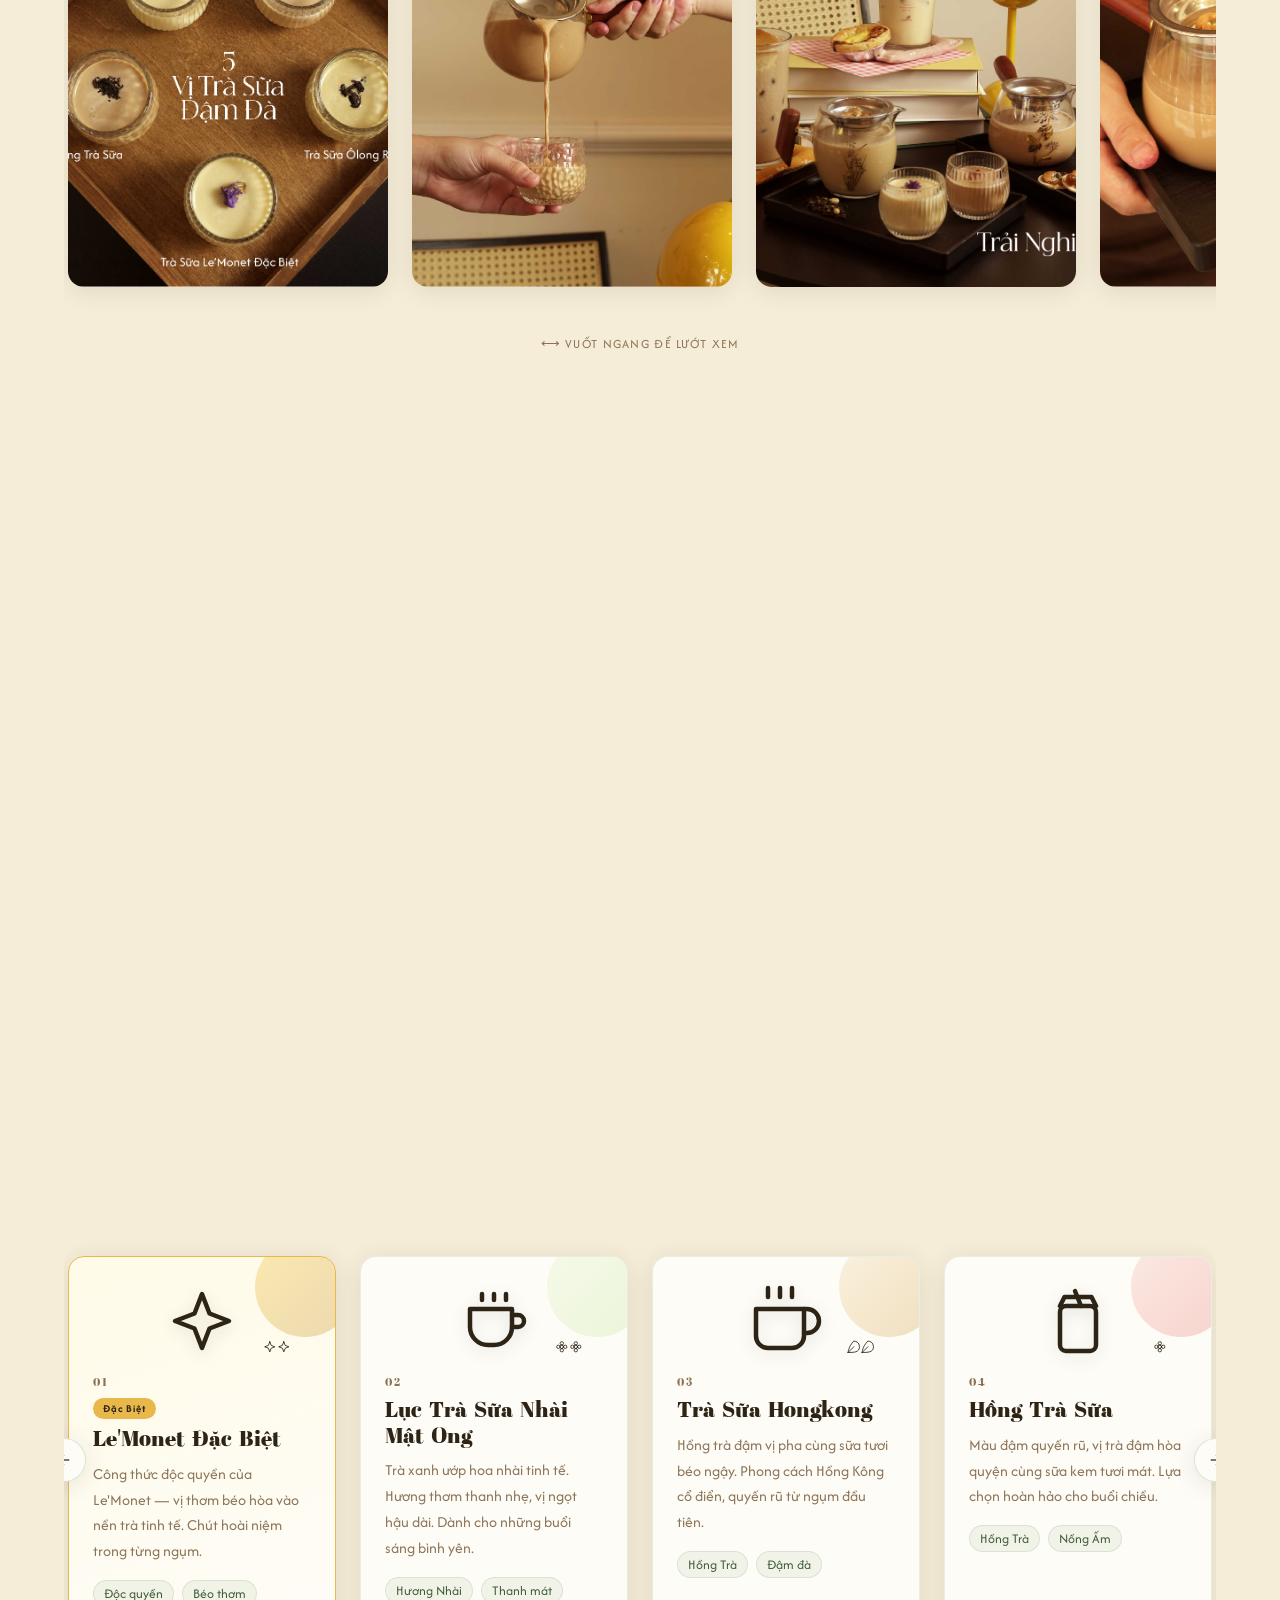
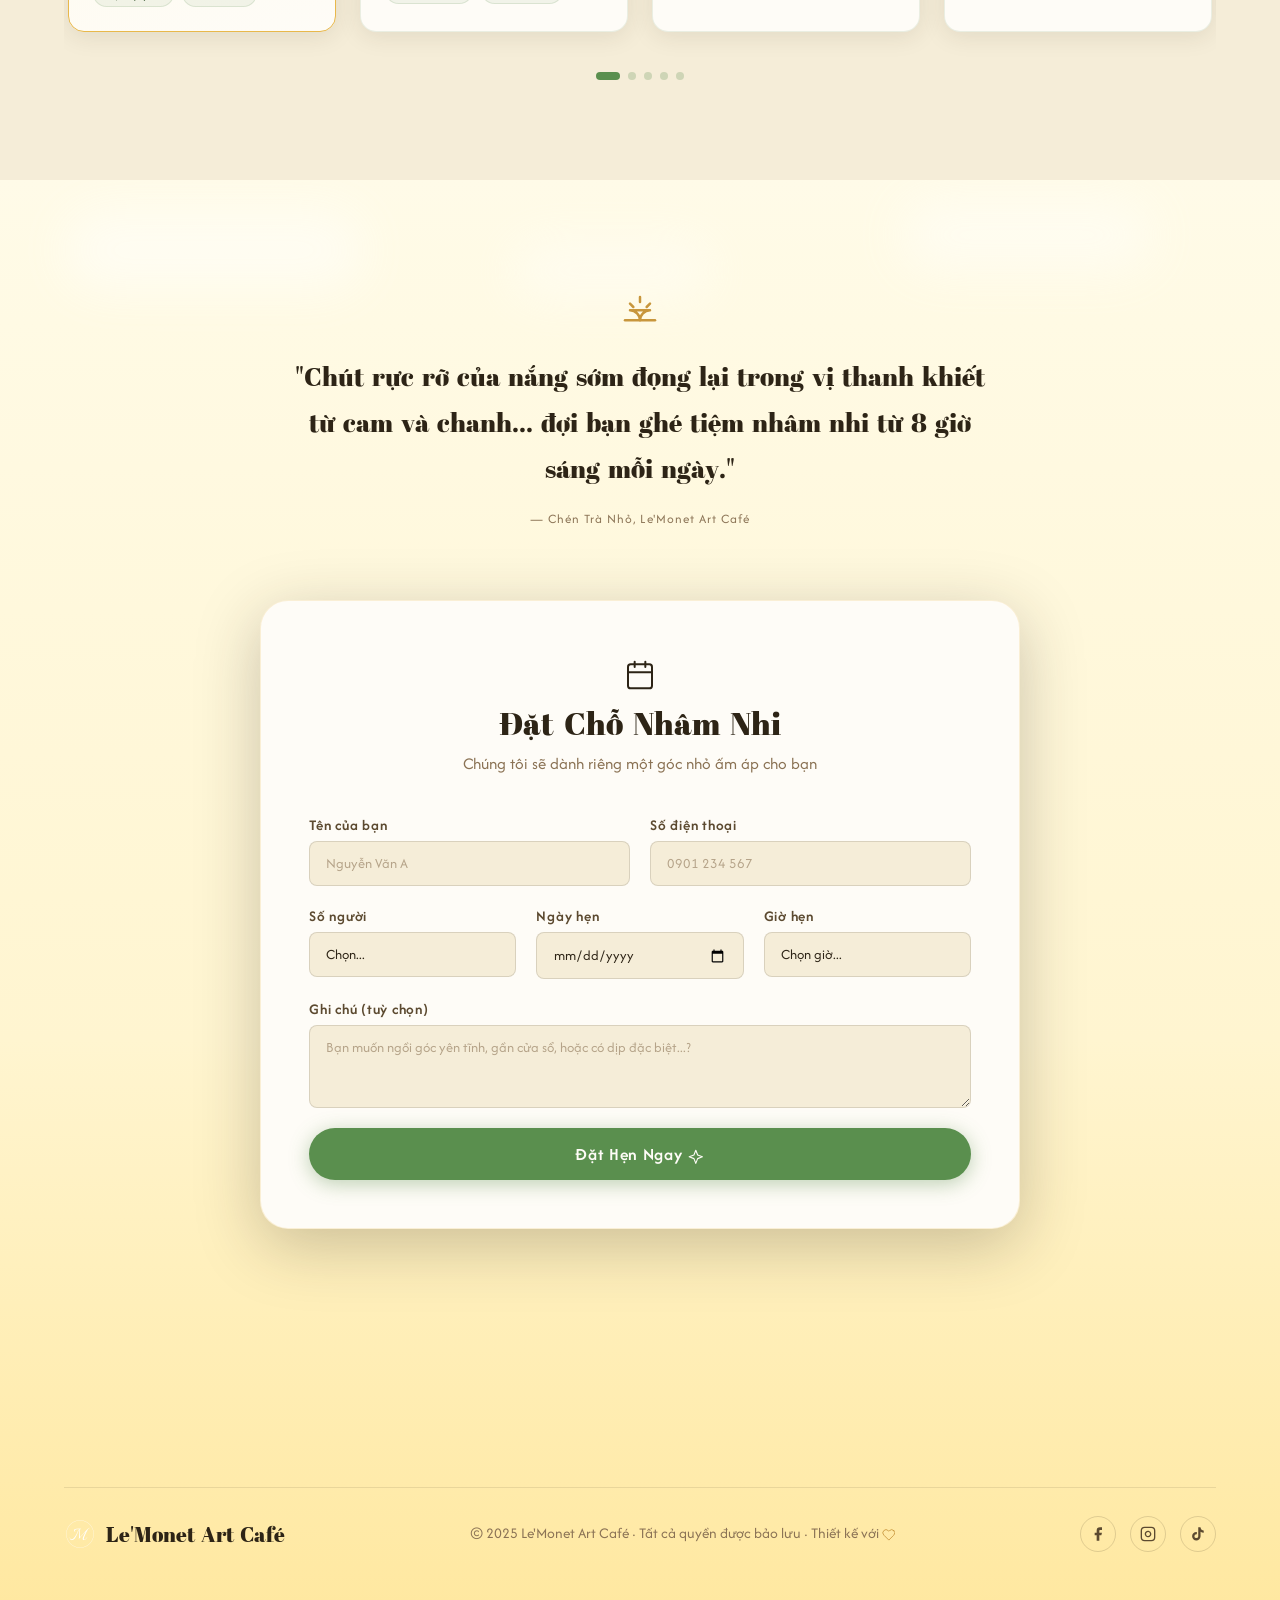
==== commit ac7f62ee: "feat: use photo background for hero section and add lemonet logo" ====
--- a/index.html
+++ b/index.html
@@ -4,17 +4,17 @@
 <head>
   <meta charset="UTF-8" />
   <meta name="viewport" content="width=device-width, initial-scale=1.0" />
-  <title>Chén Trà Nhỏ – Câu Chuyện Lớn | Le'Monet Art Café</title>
+  <title>Le'Monet Art Café – Gác lại điện thoại, giữ lấy kỷ niệm</title>
   <meta name="description"
-    content="Chén Trà Nhỏ – nơi gác lại điện thoại, giữ lấy kỷ niệm. Thưởng trà Việt chất lượng tại Le'Monet Art Café, Quận 2, TP.HCM. Ghé tiệm từ 8 giờ sáng mỗi ngày." />
-  <meta property="og:title" content="Chén Trà Nhỏ – Câu Chuyện Lớn" />
+    content="Le'Monet Art Café – nơi gác lại điện thoại, giữ lấy kỷ niệm. Không gian trà nghệ thuật & sáng tạo tại Quận 2, TP.HCM. Ghé tiệm từ 8 giờ sáng mỗi ngày." />
+  <meta property="og:title" content="Le'Monet Art Café – Gác lại điện thoại, giữ lấy kỷ niệm" />
   <meta property="og:description"
     content="Gác lại điện thoại, giữ lấy kỷ niệm. Thưởng trà Việt tại Le'Monet Art Café." />
   <!-- Local fonts loaded via @font-face in style.css -->
   <link rel="preconnect" href="https://fonts.googleapis.com">
   <link rel="preconnect" href="https://fonts.gstatic.com" crossorigin>
   <link href="https://fonts.googleapis.com/css2?family=Be+Vietnam+Pro:ital,wght@0,100;0,200;0,300;0,400;0,500;0,600;0,700;0,800;0,900;1,100;1,200;1,300;1,400;1,500;1,600;1,700;1,800;1,900&display=swap" rel="stylesheet">
-  <link rel="stylesheet" href="style.css" />
+  <link rel="stylesheet" href="css/style.css" />
 </head>
 
 <body>
@@ -114,13 +114,12 @@
   ============================================================ -->
   <nav class="nav" id="nav">
     <div class="nav__logo">
-      <span class="nav__logo-symbol">茶</span>
-      <span class="nav__logo-text">Chén Trà Nhỏ</span>
+      <img src="assets/images/logo_lemonet.png" alt="Le'Monet Art Café Logo" class="nav__logo-img">
+      <span class="nav__logo-text">Le'Monet Art Café</span>
     </div>
     <ul class="nav__links">
-      <li><a href="#story">Câu Chuyện</a></li>
-      <li><a href="#campaign">15 Phút</a></li>
-      <li><a href="#tea">Tinh Hoa Trà</a></li>
+      <li><a href="#nav">Chén Trà Nhỏ</a></li>
+      <li><a href="pages/thue-phong.html">Thuê Không Gian</a></li>
       <li><a href="#booking" class="nav__cta-link">Đặt Chỗ</a></li>
     </ul>
     <button class="nav__hamburger" id="navHamburger" aria-label="Menu">
@@ -131,9 +130,8 @@
   <!-- Mobile menu -->
   <div class="nav__mobile" id="navMobile">
     <ul>
-      <li><a href="#story" onclick="closeMobileMenu()">Câu Chuyện</a></li>
-      <li><a href="#campaign" onclick="closeMobileMenu()">15 Phút</a></li>
-      <li><a href="#tea" onclick="closeMobileMenu()">Tinh Hoa Trà</a></li>
+      <li><a href="#nav" onclick="closeMobileMenu()">Chén Trà Nhỏ</a></li>
+      <li><a href="pages/thue-phong.html">Thuê Không Gian</a></li>
       <li><a href="#booking" onclick="closeMobileMenu()">Đặt Chỗ</a></li>
     </ul>
   </div>
@@ -145,6 +143,9 @@
     <div class="hero__frame">
       <!-- Content Centered -->
       <div class="hero__content-centered">
+        <div style="display: flex; justify-content: center; margin-bottom: 24px;">
+          <img src="assets/images/logo_lemonet.png" alt="Le'Monet Art Café Logo" style="width: 80px; height: 80px; border-radius: 50%; object-fit: cover; box-shadow: 0 4px 15px rgba(0,0,0,0.15); border: 2px solid rgba(255,255,255,0.6);" />
+        </div>
         <p class="hero__label">Le'Monet Art Café · Bộ sưu tập Trà Việt</p>
         <h1 class="hero__title">
           <span>CHÉN TRÀ NHỎ</span>
@@ -154,7 +155,7 @@
         
         <!-- Illustration now in flow -->
         <div class="hero__main-visual">
-          <img src="hero_teapot_illustration.png" alt="Ấm trà nghệ thuật" class="hero__teapot-img" />
+          <img src="assets/images/hero_teapot_illustration.png" alt="Ấm trà nghệ thuật" class="hero__teapot-img" />
         </div>
 
         <div class="hero__cta-wrap">
@@ -224,7 +225,7 @@
         <!-- Illustration side -->
         <div class="story__visual" data-reveal="left">
           <div class="story__illustration-frame">
-            <img src="tribute_father_scene.png"
+            <img src="assets/images/tribute_father_scene.png"
               alt="Người cha và con gái tí hon ngồi bên chén trà lớn, lá trà bay bổng xung quanh"
               class="story__illustration" />
             <div class="story__frame-ornament top-left"></div>
@@ -304,7 +305,7 @@
 
       <!-- Campaign illustration -->
       <div class="campaign__scene" data-reveal="up">
-        <img src="box02.png" alt="Nhân vật tí hon bỏ điện thoại vào hộp và ngồi trò chuyện bên ấm trà"
+        <img src="assets/images/box02.png" alt="Nhân vật tí hon bỏ điện thoại vào hộp và ngồi trò chuyện bên ấm trà"
           class="campaign__illustration" />
         <div class="campaign__scene-label">
           <span><svg viewBox="0 0 24 24" class="icon-svg" style="margin-right:4px; font-size: 1.25em">
@@ -375,7 +376,7 @@
   ============================================================ -->
   <section class="tutorial" id="tutorial">
     <!-- Placeholder for tea table background -->
-    <div class="tutorial__bg" style="background-image: url('tea_table_bg_placeholder.png');"></div>
+    <div class="tutorial__bg" style="background-image: url('assets/images/tea_table_bg_placeholder.png');"></div>
     <div class="tutorial__overlay"></div>
 
     <div class="container">
@@ -442,22 +443,22 @@
       <div class="gallery__track-wrap" data-reveal="up">
         <div class="gallery__track">
           <div class="gallery__item">
-            <img src="customer_photos/1.jpg" alt="Khách hàng thưởng trà tại Le'Monet 1" class="gallery__img" />
+            <img src="assets/images/customer_photos/1.jpg" alt="Khách hàng thưởng trà tại Le'Monet 1" class="gallery__img" />
           </div>
           <div class="gallery__item">
-            <img src="customer_photos/2.jpg" alt="Khoảnh khắc 15 phút tại tiệm 2" class="gallery__img" />
+            <img src="assets/images/customer_photos/2.jpg" alt="Khoảnh khắc 15 phút tại tiệm 2" class="gallery__img" />
           </div>
           <div class="gallery__item">
-            <img src="customer_photos/3.jpg" alt="Khách hàng chụp ảnh check-in 3" class="gallery__img" />
+            <img src="assets/images/customer_photos/3.jpg" alt="Khách hàng chụp ảnh check-in 3" class="gallery__img" />
           </div>
           <div class="gallery__item">
-            <img src="customer_photos/4.jpg" alt="Khách hàng thư giãn với trà 4" class="gallery__img" />
+            <img src="assets/images/customer_photos/4.jpg" alt="Khách hàng thư giãn với trà 4" class="gallery__img" />
           </div>
           <div class="gallery__item">
-            <img src="customer_photos/5.jpg" alt="Trải nghiệm trà Việt tại Le'Monet 5" class="gallery__img" />
+            <img src="assets/images/customer_photos/5.jpg" alt="Trải nghiệm trà Việt tại Le'Monet 5" class="gallery__img" />
           </div>
           <div class="gallery__item">
-            <img src="customer_photos/6.jpg" alt="Khách hàng chụp ảnh kỷ niệm 6" class="gallery__img" />
+            <img src="assets/images/customer_photos/6.jpg" alt="Khách hàng chụp ảnh kỷ niệm 6" class="gallery__img" />
           </div>
         </div>
       </div>
@@ -473,7 +474,7 @@
     <!-- Parallax tea fields -->
     <div class="teas__parallax-wrap">
       <div class="teas__field-layer teas__field-layer--far" data-parallax data-speed="0.1">
-        <img src="tea_terraces_illustration.png" alt="Ruộng bậc thang trà xanh mướt, nông dân thu hoạch lá trà"
+        <img src="assets/images/tea_terraces_illustration.png" alt="Ruộng bậc thang trà xanh mướt, nông dân thu hoạch lá trà"
           class="teas__field-img" />
       </div>
       <div class="teas__overlay" aria-hidden="true"></div>
@@ -795,8 +796,8 @@
       <!-- Footer bottom -->
       <div class="footer__bottom">
         <div class="footer__logo">
-          <span>茶</span>
-          <span>Chén Trà Nhỏ</span>
+          <img src="assets/images/logo_lemonet.png" alt="Logo" style="width:32px; height:32px; border-radius:50%; object-fit:cover;">
+          <span>Le'Monet Art Café</span>
         </div>
         <p class="footer__copy">© 2025 Le'Monet Art Café · Tất cả quyền được bảo lưu · Thiết kế với <svg
             viewBox="0 0 24 24" class="icon-svg" style="color:var(--gold-deep); width:0.9em; height:0.9em">
@@ -834,7 +835,7 @@
     </svg>
   </button>
 
-  <script src="script.js"></script>
+  <script src="js/script.js"></script>
 </body>
 
 </html>
--- a/css/style.css
+++ b/css/style.css
@@ -0,0 +1,1647 @@
+/* ============================================================
+   CHÉN TRÀ NHỎ — Style Sheet
+   Le'Monet Art Café · 2025
+============================================================ */
+
+/* ── Local Fonts ────────────────────────────────────────── */
+@font-face {
+  font-family: 'SVNAbrilFatface';
+  src: url('../assets/fonts/svn-abril-fatface.ttf') format('truetype');
+  font-weight: 100 900;
+  font-style: normal;
+  font-display: block;
+}
+
+@font-face {
+  font-family: 'AfacadFlux';
+  src: url('../assets/fonts/afacad-flux-variable.ttf') format('truetype');
+  font-weight: 100 1000;
+  font-style: normal;
+  font-display: block;
+}
+
+/* ── Variables ─────────────────────────────────────────── */
+:root {
+  --green-lush:    #5A8F4E;
+  --green-dark:    #3D5A35;
+  --green-light:   #A3C882;
+  --green-pale:    #D6ECC0;
+  --gold:          #E8B84B;
+  --gold-deep:     #C8963C;
+  --brown:         #8B5E3C;
+  --pink:          #F2A0A0;
+  --pink-light:    #FDE8E8;
+  --cream:         #F5EDD8;
+  --cream-dark:    #EDE0C4;
+  --ink:           #2D2416;
+  --ink-mid:       #5C4A30;
+  --ink-soft:      #8B7355;
+  --white:         #FEFCF7;
+  --campaign-bg:   #2D4A1E;
+
+  --font-display:  'SVNAbrilFatface', Georgia, serif;
+  --font-body:     'AfacadFlux', 'Be Vietnam Pro', sans-serif;
+  --font-accent:   'SVNAbrilFatface', Georgia, serif;
+
+  --radius-sm: 8px;
+  --radius-md: 16px;
+  --radius-lg: 28px;
+  --radius-xl: 48px;
+
+  --shadow-soft: 0 4px 24px rgba(45,36,22,.10);
+  --shadow-md:   0 8px 40px rgba(45,36,22,.18);
+  --shadow-lg:   0 16px 64px rgba(45,36,22,.25);
+
+  --transition: .35s cubic-bezier(.4,0,.2,1);
+  --transition-slow: .65s cubic-bezier(.4,0,.2,1);
+}
+
+/* ── Reset & Base ───────────────────────────────────────── */
+*, *::before, *::after { box-sizing: border-box; margin: 0; padding: 0; }
+
+html {
+  font-size: 16px;
+  scroll-behavior: smooth;
+  overflow-x: hidden;
+}
+
+body {
+  font-family: var(--font-body);
+  background: var(--cream);
+  color: var(--ink);
+  overflow-x: hidden;
+  -webkit-font-smoothing: antialiased;
+  -moz-osx-font-smoothing: grayscale;
+  font-synthesis: none;
+  font-variation-settings: 'slnt' 0;
+}
+
+img { display: block; max-width: 100%; }
+a  { text-decoration: none; color: inherit; }
+ul { list-style: none; }
+button { border: none; cursor: pointer; font-family: inherit; }
+input, select, textarea, button {
+  font-family: inherit;
+  font-variation-settings: 'slnt' 0;
+  font-synthesis: none;
+}
+
+.container {
+  max-width: 1200px;
+  margin: 0 auto;
+  padding: 0 24px;
+}
+
+/* ── Paper texture overlay ──────────────────────────────── */
+body::before {
+  content: '';
+  position: fixed;
+  inset: 0;
+  background-image:
+    url("data:image/svg+xml,%3Csvg xmlns='http://www.w3.org/2000/svg' width='300' height='300'%3E%3Cfilter id='n'%3E%3CfeTurbulence type='fractalNoise' baseFrequency='0.75' numOctaves='4' stitchTiles='stitch'/%3E%3C/filter%3E%3Crect width='300' height='300' filter='url(%23n)' opacity='0.03'/%3E%3C/svg%3E");
+  pointer-events: none;
+  z-index: 9999;
+  opacity: .5;
+}
+
+/* ── Typography ─────────────────────────────────────────── */
+h1, h2, h3 { font-family: var(--font-display); line-height: 1.15; }
+h1 { font-size: clamp(2.4rem, 6vw, 4.8rem); font-weight: 400; }
+h2 { font-size: clamp(1.8rem, 4vw, 3.2rem); font-weight: 400; }
+h3 { font-size: clamp(1.1rem, 2vw, 1.4rem); font-weight: 400; }
+p  { line-height: 1.8; }
+em { font-style: italic; }
+blockquote { font-family: var(--font-accent); }
+
+.section-label {
+  display: inline-block;
+  font-family: var(--font-body);
+  font-size: .95rem;
+  font-weight: 600;
+  letter-spacing: .18em;
+  text-transform: uppercase;
+  color: var(--green-lush);
+  background: rgba(90,143,78,.10);
+  padding: 6px 16px;
+  border-radius: 999px;
+  margin-bottom: 16px;
+}
+.section-label--light {
+  color: var(--green-pale);
+  background: rgba(166,200,130,.15);
+}
+
+/* ── Icons ─────────────────────────────────────────────── */
+.icon-svg {
+  width: 1em;
+  height: 1em;
+  stroke: currentColor;
+  stroke-width: 1.5;
+  stroke-linecap: round;
+  stroke-linejoin: round;
+  fill: none;
+  display: inline-block;
+  vertical-align: middle;
+}
+.icon-svg--fill {
+  fill: currentColor;
+  stroke: none;
+}
+
+/* ── Buttons ─────────────────────────────────────────────── */
+.btn {
+  display: inline-flex;
+  align-items: center;
+  gap: 10px;
+  padding: 14px 32px;
+  border-radius: 999px;
+  font-family: var(--font-body);
+  font-size: 1.1rem;
+  font-weight: 600;
+  letter-spacing: .04em;
+  transition: var(--transition);
+  position: relative;
+  overflow: hidden;
+}
+.btn::after {
+  content: '';
+  position: absolute;
+  inset: 0;
+  background: rgba(255,255,255,.15);
+  opacity: 0;
+  transition: opacity .25s;
+}
+.btn:hover::after { opacity: 1; }
+
+.btn--primary {
+  background: var(--green-lush);
+  color: var(--white);
+  box-shadow: 0 4px 20px rgba(90,143,78,.40);
+}
+.btn--primary:hover {
+  background: var(--green-lush);
+  filter: brightness(1.15);
+  transform: translateY(-4px) scale(1.02);
+  box-shadow: 0 4px 0 var(--green-dark), 0 12px 24px rgba(90,143,78, 0.5), 0 0 25px rgba(163,200,130, 0.7);
+}
+.btn--primary:active { 
+  transform: translateY(0);
+  box-shadow: 0 0 0 var(--green-dark), 0 4px 10px rgba(90,143,78,.4);
+  filter: brightness(1);
+}
+
+.btn--ghost {
+  background: transparent;
+  color: var(--ink);
+  border: 2px solid rgba(45,36,22,.20);
+}
+.btn--ghost:hover {
+  border-color: var(--green-lush);
+  color: var(--green-lush);
+  background: rgba(90,143,78, 0.05);
+  transform: translateY(-4px) scale(1.02);
+  box-shadow: 0 4px 0 rgba(90,143,78, 0.3), 0 12px 24px rgba(90,143,78, 0.3), 0 0 25px rgba(90,143,78, 0.4);
+}
+.btn--ghost:active {
+  transform: translateY(0);
+  box-shadow: 0 0 0 transparent, 0 4px 10px rgba(90,143,78,.2);
+}
+
+.btn--full { width: 100%; justify-content: center; }
+
+/* ── Navigation ─────────────────────────────────────────── */
+.nav {
+  position: fixed;
+  top: 0; left: 0; right: 0;
+  z-index: 1000;
+  display: flex;
+  align-items: center;
+  justify-content: space-between;
+  padding: 16px 40px;
+  background: var(--green-lush);
+  box-shadow: 0 2px 20px rgba(0,0,0,0.1);
+  transition: var(--transition);
+}
+.nav.scrolled {
+  background: var(--green-dark);
+  backdrop-filter: blur(8px);
+  -webkit-backdrop-filter: blur(8px);
+  box-shadow: 0 4px 20px rgba(0,0,0,0.15);
+  padding: 12px 40px;
+}
+
+.nav__logo {
+  display: flex;
+  align-items: center;
+  gap: 10px;
+  font-family: var(--font-display);
+  font-size: 1.4rem;
+  font-weight: 400;
+  color: var(--white);
+}
+.nav__logo-img {
+  width: 44px;
+  height: 44px;
+  border-radius: 50%;
+  object-fit: cover;
+  flex-shrink: 0;
+  box-shadow: 0 4px 15px rgba(0,0,0,0.15);
+  border: 1.5px solid rgba(255,255,255,0.3);
+}
+.nav__logo-text {
+  font-family: var(--font-display);
+  font-size: 1.45rem;
+  letter-spacing: 0.02em;
+}
+
+.nav__links {
+  display: flex;
+  align-items: center;
+  gap: 36px;
+}
+.nav__links a {
+  font-size: 1.05rem;
+  font-weight: 500;
+  color: var(--white);
+  letter-spacing: .03em;
+  transition: color .25s;
+  position: relative;
+}
+.nav__links a::after {
+  content: '';
+  position: absolute;
+  bottom: -4px; left: 0;
+  width: 0; height: 2px;
+  background: var(--green-lush);
+  border-radius: 2px;
+  transition: width .3s;
+}
+.nav__links a:hover { color: var(--gold-light); }
+.nav__links a:hover::after { width: 100%; }
+
+.nav__cta-link {
+  background: var(--green-lush);
+  color: var(--white) !important;
+  padding: 10px 24px;
+  border-radius: 999px;
+  font-weight: 700 !important;
+  box-shadow: 0 3px 14px rgba(90,143,78,.35);
+}
+.nav__cta-link::after { display: none !important; }
+.nav__cta-link:hover {
+  background: var(--green-lush) !important;
+  filter: brightness(1.15);
+  transform: translateY(-2px) scale(1.02);
+  box-shadow: 0 3px 0 var(--green-dark), 0 8px 16px rgba(90,143,78, 0.4), 0 0 15px rgba(163,200,130, 0.6);
+}
+.nav__cta-link:active {
+  transform: translateY(0);
+  box-shadow: 0 0 0 var(--green-dark), 0 4px 10px rgba(90,143,78,.3);
+  filter: brightness(1);
+}
+.nav__cta-link--active {
+  background: rgba(255,255,255,.22) !important;
+  box-shadow: none !important;
+  font-weight: 600 !important;
+}
+
+.nav__hamburger {
+  display: none;
+  flex-direction: column;
+  gap: 5px;
+  background: none;
+  padding: 4px;
+}
+.nav__hamburger span {
+  display: block;
+  width: 24px; height: 2px;
+  background: var(--white);
+  border-radius: 2px;
+  transition: var(--transition);
+}
+
+/* Mobile nav */
+.nav__mobile {
+  position: fixed;
+  top: 0; left: 0; right: 0; bottom: 0;
+  background: var(--cream);
+  z-index: 999;
+  display: flex;
+  align-items: center;
+  justify-content: center;
+  transform: translateX(100%);
+  transition: transform .4s cubic-bezier(.4,0,.2,1);
+}
+.nav__mobile.open { transform: translateX(0); }
+.nav__mobile ul { text-align: center; }
+.nav__mobile li { margin-bottom: 32px; }
+.nav__mobile a {
+  font-family: var(--font-display);
+  font-size: 2rem;
+  font-weight: 400;
+  color: var(--ink);
+  transition: color .25s;
+}
+.nav__mobile a:hover { color: var(--green-lush); }
+
+/* ── HERO (Storybook Redesign) ─────────────────────────────── */
+.hero {
+  position: relative;
+  min-height: 100vh;
+  display: flex;
+  align-items: center;
+  justify-content: center;
+  overflow: hidden;
+  background: var(--cream);
+  padding: 100px 40px 40px;
+}
+
+/* Hero photo background */
+.hero::before {
+  content: '';
+  position: absolute;
+  inset: 0;
+  background-image: url('../assets/images/2151969826.jpg');
+  background-size: cover;
+  background-position: center 30%;
+  background-repeat: no-repeat;
+  z-index: 0;
+}
+
+/* Soft overlay for readability */
+.hero::after {
+  content: '';
+  position: absolute;
+  inset: 0;
+  background: linear-gradient(
+    180deg,
+    rgba(255, 252, 240, 0.55) 0%,
+    rgba(240, 255, 230, 0.35) 40%,
+    rgba(30, 60, 20, 0.45) 100%
+  );
+  z-index: 0;
+}
+
+.hero__frame {
+  position: relative;
+  width: 100%;
+  max-width: 1200px;
+  height: calc(100vh - 80px);
+  border: 2px solid var(--green-lush);
+  padding: 2px; /* For double border effect */
+  display: flex;
+  flex-direction: column;
+  align-items: center;
+  justify-content: center;
+  z-index: 10;
+  background: rgba(255, 252, 240, 0.72);
+  backdrop-filter: blur(2px);
+  -webkit-backdrop-filter: blur(2px);
+  box-shadow: inset 0 0 60px rgba(45,36,22, 0.04), 0 4px 40px rgba(0,0,0,0.12);
+}
+.hero__frame::before {
+  content: '';
+  position: absolute;
+  inset: 6px;
+  border: 1px solid var(--green-lush);
+  pointer-events: none;
+}
+
+/* Centered Content */
+.hero__content-centered {
+  text-align: center;
+  z-index: 20;
+  max-width: 700px;
+}
+
+.hero__label {
+  font-size: 1rem;
+  font-weight: 600;
+  letter-spacing: .2em;
+  color: var(--ink-soft);
+  margin-bottom: 24px;
+}
+
+.hero__title {
+  font-size: clamp(2.5rem, 8vw, 5rem);
+  color: var(--green-dark);
+  margin-bottom: 20px;
+  line-height: 1;
+}
+.hero__title span {
+  display: block;
+  letter-spacing: -0.02em;
+}
+.hero__title em {
+  font-size: 0.7em;
+  color: var(--gold-deep);
+  display: block;
+  margin-top: -4px; /* Move closer to title */
+}
+
+.hero__slogan {
+  font-family: var(--font-body);
+  font-size: 1.25rem;
+  color: var(--ink-mid);
+  margin-bottom: 24px;
+  font-weight: 400;
+}
+
+.hero__main-visual {
+  margin: 0 auto 32px;
+  max-width: 280px;
+  width: 90%;
+}
+
+.hero__teapot-img {
+  width: 100%;
+  height: auto;
+  display: block;
+  border-radius: var(--radius-md);
+  filter: drop-shadow(0 10px 30px rgba(45,36,22, 0.15));
+  animation: heroFloat 8s ease-in-out infinite;
+}
+
+.hero__cta-wrap {
+  display: flex;
+  gap: 20px;
+  justify-content: center;
+}
+
+/* Scroll Indicator */
+.hero__scroll-indicator {
+  position: absolute;
+  bottom: 40px;
+  left: 50%;
+  transform: translateX(-50%);
+  display: flex;
+  flex-direction: column;
+  align-items: center;
+  gap: 12px;
+}
+.hero__scroll-text {
+  font-size: 0.7rem;
+  letter-spacing: 0.3em;
+  color: var(--ink-soft);
+  font-weight: 700;
+}
+.hero__scroll-line {
+  width: 1px;
+  height: 60px;
+  background: linear-gradient(to bottom, var(--ink-soft), transparent);
+}
+
+/* Side Tabs */
+.hero__side-tabs {
+  position: absolute;
+  right: 0;
+  top: 50%;
+  transform: translateY(-50%);
+  display: flex;
+  flex-direction: column;
+  gap: 12px;
+  z-index: 30;
+}
+.hero__tab {
+  writing-mode: vertical-rl;
+  padding: 20px 8px;
+  font-size: 0.8rem;
+  font-weight: 700;
+  text-transform: uppercase;
+  color: var(--white);
+  border-radius: 4px 0 0 4px;
+  transition: var(--transition);
+  box-shadow: -4px 0 10px rgba(0,0,0,0.1);
+}
+.hero__tab--1 { background: var(--gold); }
+.hero__tab--2 { background: var(--green-lush); }
+.hero__tab--3 { background: var(--green-dark); }
+.hero__tab--4 { background: var(--brown); }
+
+.hero__tab:hover {
+  transform: translateX(-8px);
+  filter: brightness(1.1);
+}
+
+/* Bottom Scenery (Hills only) */
+.hero__bottom-scene {
+  position: absolute;
+  bottom: 0;
+  left: 0;
+  width: 100%;
+  height: 180px;
+  z-index: 15;
+  pointer-events: none;
+}
+
+.hero__hills-wrap {
+  position: absolute;
+  bottom: 0;
+  left: 0;
+  width: 100%;
+  height: 160px;
+  z-index: 1;
+}
+.hero__hills-svg {
+  width: 100%;
+  height: 100%;
+  display: block;
+}
+
+/* Background Wrap */
+.hero__bg-wrap {
+  position: absolute;
+  inset: 0;
+  z-index: 1;
+}
+.hero__sky-texture {
+  position: absolute;
+  inset: 0;
+  background: transparent;
+  opacity: 0;
+}
+
+@media (max-width: 768px) {
+  .hero { padding: 20px; }
+  .hero__frame { height: calc(100vh - 40px); }
+  .hero__side-tabs { display: none; }
+  .hero__teapot { width: 180px; left: 5%; bottom: 80px; }
+  .hero__title { font-size: 3rem; }
+}
+
+/* ── STORY ────────────────────────────────────────────────── */
+.story {
+  position: relative;
+  background: linear-gradient(180deg, #E8F0D5 0%, var(--cream) 100%);
+  padding: 120px 0 80px;
+  overflow: hidden;
+}
+
+.story__leaves {
+  position: absolute;
+  inset: 0;
+  pointer-events: none;
+  overflow: hidden;
+}
+.s-leaf {
+  position: absolute;
+  font-size: 1.4rem;
+  animation: floatLeaf 10s ease-in-out infinite;
+  opacity: .45;
+}
+.s-leaf--1 { top: 10%; left: 5%;   animation-delay: 0s; }
+.s-leaf--2 { top: 40%; right: 4%;  animation-delay: 2s; }
+.s-leaf--3 { bottom: 20%; left: 8%; animation-delay: 4s; }
+.s-leaf--4 { bottom: 10%; right: 10%; animation-delay: 1s; }
+
+.story__grid {
+  display: grid;
+  grid-template-columns: 1fr 1fr;
+  gap: 80px;
+  align-items: center;
+}
+
+/* Illustration frame */
+.story__visual { position: relative; }
+.story__illustration-frame {
+  position: relative;
+  border-radius: var(--radius-lg);
+  overflow: hidden;
+  box-shadow: var(--shadow-lg);
+}
+.story__illustration {
+  width: 100%;
+  aspect-ratio: 1;
+  object-fit: cover;
+  transition: transform .6s ease;
+}
+.story__illustration-frame:hover .story__illustration {
+  transform: scale(1.03);
+}
+
+.story__frame-ornament {
+  position: absolute;
+  width: 60px; height: 60px;
+  border: 3px solid var(--gold);
+  opacity: .5;
+}
+.story__frame-ornament.top-left {
+  top: 12px; left: 12px;
+  border-right: none; border-bottom: none;
+  border-radius: 8px 0 0 0;
+}
+.story__frame-ornament.bottom-right {
+  bottom: 12px; right: 12px;
+  border-left: none; border-top: none;
+  border-radius: 0 0 8px 0;
+}
+
+/* Badge */
+.story__badge {
+  position: absolute;
+  bottom: -18px; right: 20px;
+  background: var(--gold);
+  color: var(--ink);
+  padding: 10px 20px;
+  border-radius: 999px;
+  font-size: .82rem;
+  font-weight: 600;
+  display: flex;
+  align-items: center;
+  gap: 8px;
+  box-shadow: 0 4px 20px rgba(232,184,75,.45);
+  white-space: nowrap;
+}
+
+/* Story text */
+.story__text { padding-bottom: 24px; }
+.story__title {
+  color: var(--ink);
+  margin-bottom: 24px;
+}
+.story__title em {
+  color: var(--green-lush);
+}
+
+.story__divider {
+  display: flex;
+  align-items: center;
+  margin-bottom: 24px;
+  gap: 12px;
+}
+.story__divider::before,
+.story__divider::after {
+  content: '';
+  flex: 1;
+  height: 1px;
+  background: linear-gradient(90deg, transparent, var(--green-light), transparent);
+}
+.story__divider-leaf { font-size: 1.1rem; }
+
+.story__body {
+  color: var(--ink-mid);
+  margin-bottom: 16px;
+  font-size: 1.15rem;
+}
+.story__body--highlight {
+  background: rgba(232,184,75,.12);
+  padding: 16px 20px;
+  border-radius: var(--radius-sm);
+  border-left: 3px solid var(--gold);
+  color: var(--ink);
+  font-style: italic;
+}
+
+.story__tags {
+  display: flex;
+  flex-wrap: wrap;
+  gap: 10px;
+  margin-top: 28px;
+}
+.tag {
+  display: inline-block;
+  padding: 6px 16px;
+  background: rgba(90,143,78,.10);
+  color: var(--green-dark);
+  border: 1px solid rgba(90,143,78,.20);
+  border-radius: 999px;
+  font-size: .95rem;
+  font-weight: 500;
+  transition: var(--transition);
+}
+.tag:hover {
+  background: var(--green-lush);
+  color: var(--white);
+  border-color: var(--green-lush);
+}
+
+/* Section transition */
+.section-transition svg { width: 100%; display: block; }
+.section-transition--story {
+  position: relative;
+  margin-top: 60px;
+}
+
+/* ── CAMPAIGN ─────────────────────────────────────────────── */
+.campaign {
+  position: relative;
+  background: var(--campaign-bg);
+  padding: 80px 0 0;
+  overflow: hidden;
+}
+
+.campaign__bg-pattern {
+  position: absolute;
+  inset: 0;
+  background-image:
+    radial-gradient(circle at 20% 20%, rgba(90,143,78,.20) 0%, transparent 50%),
+    radial-gradient(circle at 80% 80%, rgba(232,184,75,.12) 0%, transparent 50%);
+  pointer-events: none;
+}
+
+.campaign__header {
+  text-align: center;
+  margin-bottom: 48px;
+}
+.campaign__title {
+  color: var(--cream);
+  margin-bottom: 12px;
+}
+.campaign__title em { color: var(--gold); }
+.campaign__subtitle {
+  color: rgba(245,237,216,.65);
+  font-size: 1.1rem;
+  letter-spacing: .06em;
+}
+
+/* Campaign scene */
+.campaign__scene {
+  position: relative;
+  max-width: 720px;
+  margin: 0 auto 60px;
+}
+.campaign__illustration {
+  width: 100%;
+  border-radius: var(--radius-lg);
+  box-shadow: 0 20px 80px rgba(0,0,0,.45);
+  border: 2px solid rgba(232,184,75,.20);
+  transition: transform .5s ease;
+}
+.campaign__illustration:hover { transform: scale(1.01); }
+.campaign__scene-label {
+  position: absolute;
+  bottom: -14px;
+  left: 50%;
+  transform: translateX(-50%);
+  background: var(--gold);
+  color: var(--ink);
+  padding: 8px 24px;
+  border-radius: 999px;
+  font-size: .82rem;
+  font-weight: 700;
+  white-space: nowrap;
+  box-shadow: 0 4px 16px rgba(232,184,75,.45);
+}
+
+/* Steps */
+.steps {
+  position: relative;
+  display: grid;
+  grid-template-columns: repeat(4, 1fr);
+  gap: 24px;
+  padding: 40px 0 80px;
+}
+.steps__connector {
+  position: absolute;
+  top: 72px;
+  left: 12.5%;
+  width: 75%;
+  pointer-events: none;
+}
+.steps__connector svg { width: 100%; }
+
+.step {
+  position: relative;
+  background: rgba(255,255,255,.06);
+  border: 1px solid rgba(255,255,255,.12);
+  border-radius: var(--radius-md);
+  padding: 32px 20px 28px;
+  text-align: center;
+  cursor: default;
+  transition: var(--transition);
+  backdrop-filter: blur(8px);
+}
+.step:hover, .step:focus {
+  background: rgba(255,255,255,.12);
+  border-color: var(--gold);
+  transform: translateY(-6px);
+  box-shadow: 0 12px 40px rgba(0,0,0,.3);
+  outline: none;
+}
+
+.step__icon {
+  font-size: 2.4rem;
+  margin-bottom: 8px;
+  display: block;
+  line-height: 1;
+  color: var(--cream);
+}
+.step__number {
+  font-family: var(--font-display);
+  font-size: .9rem;
+  font-weight: 700;
+  letter-spacing: .15em;
+  color: var(--gold);
+  margin-bottom: 10px;
+}
+.step__title {
+  font-family: var(--font-display);
+  font-size: 1.3rem;
+  color: var(--cream);
+  margin-bottom: 10px;
+}
+.step__desc {
+  font-size: .98rem;
+  color: rgba(245,237,216,.65);
+  line-height: 1.65;
+}
+
+/* ── TUTORIAL VIDEOS ──────────────────────────────────────── */
+.tutorial {
+  position: relative;
+  background: #FDF9F1;
+  padding: 100px 0 80px;
+  overflow: hidden;
+}
+.tutorial__bg {
+  position: absolute;
+  inset: 0;
+  background-size: cover;
+  background-position: center;
+  background-repeat: no-repeat;
+  opacity: 0.15;
+}
+.tutorial__overlay {
+  position: absolute;
+  inset: 0;
+  background: linear-gradient(to bottom, #F5EDD8 0%, transparent 20%, transparent 80%, var(--cream) 100%);
+  pointer-events: none;
+}
+
+.tutorial .container { position: relative; z-index: 2; }
+
+.tutorial__header {
+  text-align: center;
+  margin-bottom: 56px;
+}
+.tutorial__title {
+  color: var(--ink);
+  margin-bottom: 12px;
+}
+.tutorial__title em { color: var(--green-lush); font-size: 0.85em; }
+.tutorial__subtitle {
+  color: var(--ink-soft);
+  font-size: 1.1rem;
+}
+
+.tutorial__track-wrap {
+  width: 100%;
+  overflow-x: auto;
+  scroll-snap-type: x mandatory;
+  scrollbar-width: none;
+  -ms-overflow-style: none;
+  padding-bottom: 24px;
+  text-align: center;
+}
+.tutorial__track-wrap::-webkit-scrollbar { display: none; }
+
+.tutorial__track {
+  display: inline-flex;
+  gap: 24px;
+  padding: 0 4px;
+}
+
+.tutorial__item {
+  scroll-snap-align: center;
+  flex: 0 0 calc(85% - 24px);
+  max-width: 320px;
+}
+@media (min-width: 768px) {
+  .tutorial__item {
+    flex: 0 0 320px;
+  }
+}
+
+.tutorial__video-card {
+  text-align: center;
+  width: 100%;
+}
+
+.tutorial__video-wrap {
+  position: relative;
+  width: 100%;
+  aspect-ratio: 16/9;
+  background: rgba(45,36,22, 0.04);
+  border: 1px dashed rgba(45,36,22, 0.15);
+  border-radius: var(--radius-md);
+  margin-bottom: 20px;
+  display: flex;
+  align-items: center;
+  justify-content: center;
+  flex-direction: column;
+  color: var(--ink-soft);
+  transition: var(--transition);
+  overflow: hidden;
+  cursor: pointer;
+}
+.tutorial__video-wrap:hover {
+  background: rgba(90,143,78, 0.05);
+  border-color: var(--green-light);
+  transform: translateY(-4px);
+  box-shadow: 0 12px 30px rgba(45,36,22, 0.06);
+}
+.tutorial__video-placeholder-text {
+  font-size: 1.1rem;
+  font-weight: 600;
+  margin-top: 12px;
+  line-height: 1.5;
+}
+.tutorial__video-placeholder-text small {
+  font-size: 0.85rem;
+  font-weight: 400;
+  opacity: 0.8;
+}
+.tutorial__play-btn {
+  width: 64px; height: 64px;
+  background: var(--white);
+  border-radius: 50%;
+  display: flex;
+  align-items: center;
+  justify-content: center;
+  color: var(--green-lush);
+  box-shadow: 0 4px 20px rgba(45,36,22, 0.1);
+  transition: var(--transition);
+}
+.tutorial__video-wrap:hover .tutorial__play-btn {
+  transform: scale(1.1);
+  color: var(--gold-deep);
+}
+.tutorial__play-btn svg {
+  width: 28px; height: 28px;
+  margin-left: 4px;
+}
+.tutorial__video-title {
+  font-family: var(--font-body);
+  font-size: 1.15rem;
+  font-weight: 600;
+  color: var(--ink);
+}
+
+/* ── GALLERY ──────────────────────────────────────────────── */
+.gallery {
+  position: relative;
+  background: var(--cream);
+  padding: 80px 0;
+  overflow: hidden;
+}
+
+.gallery__header {
+  text-align: center;
+  margin-bottom: 48px;
+}
+.gallery__title {
+  color: var(--ink);
+  margin-bottom: 12px;
+}
+.gallery__title em { color: var(--green-lush); font-size: 0.85em; }
+.gallery__subtitle {
+  color: var(--ink-soft);
+  font-size: 1.1rem;
+  letter-spacing: .06em;
+}
+
+.gallery__track-wrap {
+  width: 100%;
+  overflow-x: auto;
+  scroll-snap-type: x mandatory;
+  scrollbar-width: none;
+  -ms-overflow-style: none;
+  padding-bottom: 24px;
+}
+.gallery__track-wrap::-webkit-scrollbar {
+  display: none;
+}
+
+.gallery__track {
+  display: inline-flex;
+  gap: 24px;
+  padding: 0 4px;
+}
+
+.gallery__item {
+  scroll-snap-align: center;
+  flex: 0 0 calc(85% - 24px);
+  max-width: 320px;
+}
+@media (min-width: 768px) {
+  .gallery__item {
+    flex: 0 0 calc(33.333% - 16px);
+  }
+}
+
+.gallery__placeholder {
+  width: 100%;
+  aspect-ratio: 4/5;
+  background: rgba(90,143,78,.05);
+  border: 2px dashed rgba(90,143,78,.3);
+  border-radius: var(--radius-md);
+  display: flex;
+  align-items: center;
+  justify-content: center;
+  text-align: center;
+  color: var(--green-dark);
+  font-size: .9rem;
+  line-height: 1.5;
+  padding: 24px;
+  box-shadow: var(--shadow-soft);
+  transition: var(--transition);
+}
+.gallery__placeholder:hover {
+  background: rgba(90,143,78,.1);
+  transform: translateY(-4px);
+}
+.gallery__placeholder i {
+  font-weight: 600;
+  color: var(--ink);
+}
+
+.gallery__img {
+  width: 100%;
+  aspect-ratio: 4/5;
+  object-fit: cover;
+  border-radius: var(--radius-md);
+  box-shadow: var(--shadow-soft);
+  transition: var(--transition);
+  display: block;
+}
+.gallery__img:hover {
+  transform: translateY(-4px);
+  box-shadow: var(--shadow-md);
+}
+
+.gallery__hint {
+  text-align: center;
+  font-size: .8rem;
+  color: var(--ink-soft);
+  margin-top: 16px;
+  letter-spacing: .1em;
+  text-transform: uppercase;
+}
+
+/* ── TEAS ─────────────────────────────────────────────────── */
+.teas {
+  position: relative;
+  background: var(--cream);
+  padding: 0 0 100px;
+  overflow: hidden;
+}
+
+/* Parallax tea fields */
+.teas__parallax-wrap {
+  position: relative;
+  height: 480px;
+  overflow: hidden;
+  margin-bottom: -80px;
+}
+.teas__field-layer--far {
+  position: absolute;
+  inset: -40px -20px;
+  will-change: transform;
+}
+.teas__field-img {
+  width: 100%;
+  height: 100%;
+  object-fit: cover;
+  object-position: center top;
+}
+.teas__overlay {
+  position: absolute;
+  inset: 0;
+  background: linear-gradient(to bottom, transparent 40%, var(--cream) 100%);
+}
+
+/* Teas header */
+.teas__header {
+  text-align: center;
+  padding-top: 60px;
+  margin-bottom: 40px;
+  position: relative;
+  z-index: 2;
+}
+.teas__title {
+  color: var(--ink);
+  margin-bottom: 12px;
+}
+.teas__title em { color: var(--green-lush); }
+.teas__subtitle {
+  color: var(--ink-soft);
+  font-size: .9rem;
+  letter-spacing: .06em;
+}
+
+/* Quality badges */
+.quality-badges {
+  display: flex;
+  justify-content: center;
+  flex-wrap: wrap;
+  gap: 12px;
+  margin-bottom: 56px;
+  position: relative;
+  z-index: 2;
+}
+.quality-badge {
+  display: flex;
+  align-items: center;
+  gap: 8px;
+  padding: 10px 20px;
+  background: var(--white);
+  border: 1px solid rgba(90,143,78,.18);
+  border-radius: 999px;
+  box-shadow: var(--shadow-soft);
+  font-size: 1.05rem;
+  font-weight: 500;
+  color: var(--ink-mid);
+  transition: var(--transition);
+}
+.quality-badge:hover {
+  background: var(--green-lush);
+  color: var(--white);
+  border-color: var(--green-lush);
+  transform: translateY(-2px);
+}
+.quality-badge__icon { font-size: 1rem; }
+
+/* ── Carousel ─────────────────────────────────────────────── */
+.carousel {
+  position: relative;
+  overflow: hidden;
+  border-radius: var(--radius-lg);
+  z-index: 2;
+}
+.carousel__track {
+  display: flex;
+  gap: 24px;
+  transition: transform .5s cubic-bezier(.4,0,.2,1);
+  padding: 16px 4px 32px;
+}
+
+/* Tea card */
+.tea-card {
+  flex: 0 0 calc(25% - 18px);
+  background: var(--white);
+  border: 1px solid rgba(90,143,78,.12);
+  border-radius: var(--radius-md);
+  padding: 28px 24px 24px;
+  position: relative;
+  overflow: hidden;
+  transition: var(--transition);
+  box-shadow: var(--shadow-soft);
+}
+.tea-card:hover {
+  transform: translateY(-8px);
+  box-shadow: var(--shadow-md);
+  border-color: var(--green-light);
+}
+.tea-card--featured {
+  border-color: var(--gold);
+  background: linear-gradient(160deg, #FFFBE8, var(--white));
+}
+.tea-card--featured:hover { border-color: var(--gold-deep); }
+
+.tea-card__color-blob {
+  position: absolute;
+  top: -20px; right: -20px;
+  width: 100px; height: 100px;
+  border-radius: 50%;
+  opacity: .35;
+  pointer-events: none;
+}
+.tea-card__illustration {
+  display: flex;
+  justify-content: center;
+  align-items: flex-end;
+  margin-bottom: 16px;
+  position: relative;
+  z-index: 1;
+}
+.tea-card__teacup {
+  font-size: 3rem;
+  line-height: 1;
+  filter: drop-shadow(0 4px 8px rgba(0,0,0,.12));
+  transition: transform .4s ease;
+}
+.tea-card:hover .tea-card__teacup {
+  transform: scale(1.12) rotate(-3deg);
+}
+.tea-card__leaves {
+  font-size: .85rem;
+  position: absolute;
+  bottom: 2px; right: 20px;
+  letter-spacing: -2px;
+}
+
+.tea-card__number {
+  display: block;
+  font-family: var(--font-display);
+  font-size: .7rem;
+  font-weight: 700;
+  letter-spacing: .2em;
+  color: var(--ink-soft);
+  margin-bottom: 6px;
+}
+.tea-card__featured-badge {
+  display: inline-block;
+  background: var(--gold);
+  color: var(--ink);
+  font-size: .68rem;
+  font-weight: 700;
+  padding: 3px 10px;
+  border-radius: 999px;
+  letter-spacing: .08em;
+  margin-bottom: 6px;
+}
+.tea-card__name {
+  font-size: 1.4rem;
+  color: var(--ink);
+  margin-bottom: 10px;
+}
+.tea-card__desc {
+  font-size: .98rem;
+  color: var(--ink-soft);
+  line-height: 1.65;
+  margin-bottom: 16px;
+}
+.tea-card__tags {
+  display: flex;
+  gap: 8px;
+  flex-wrap: wrap;
+}
+.tea-card__tags span {
+  font-size: .85rem;
+  padding: 3px 10px;
+  background: rgba(90,143,78,.08);
+  color: var(--green-dark);
+  border-radius: 999px;
+  border: 1px solid rgba(90,143,78,.15);
+}
+
+/* Carousel buttons */
+.carousel__btn {
+  position: absolute;
+  top: 50%;
+  transform: translateY(-50%);
+  width: 44px; height: 44px;
+  border-radius: 50%;
+  background: var(--white);
+  border: 1px solid rgba(90,143,78,.20);
+  box-shadow: var(--shadow-soft);
+  display: grid;
+  place-items: center;
+  transition: var(--transition);
+  z-index: 10;
+}
+.carousel__btn:hover {
+  background: var(--green-lush);
+  border-color: var(--green-lush);
+}
+.carousel__btn:hover svg { stroke: var(--white); }
+.carousel__btn svg {
+  width: 18px; height: 18px;
+  stroke: var(--ink-mid);
+  transition: stroke .25s;
+}
+.carousel__btn--prev { left: -22px; }
+.carousel__btn--next { right: -22px; }
+
+/* Dots */
+.carousel__dots {
+  display: flex;
+  justify-content: center;
+  gap: 8px;
+  margin-top: 8px;
+}
+.carousel__dot {
+  width: 8px; height: 8px;
+  border-radius: 50%;
+  background: rgba(90,143,78,.25);
+  border: none;
+  cursor: pointer;
+  transition: var(--transition);
+}
+.carousel__dot--active {
+  background: var(--green-lush);
+  width: 24px;
+  border-radius: 4px;
+}
+
+/* ── FOOTER ────────────────────────────────────────────────── */
+.footer {
+  position: relative;
+  background: linear-gradient(180deg, #FFFBE8 0%, #FFF5D0 60%, #FFE8A0 100%);
+  padding: 100px 0 60px;
+  overflow: hidden;
+}
+
+/* Sky clouds decorative */
+.footer__sky { position: absolute; top: 0; left: 0; right: 0; height: 200px; pointer-events: none; }
+.footer__cloud {
+  position: absolute;
+  border-radius: 999px;
+  background: rgba(255,255,255,.6);
+  filter: blur(24px);
+}
+.footer__cloud--1 { width: 300px; height: 80px; top: 30px; left: 5%; opacity: .8; }
+.footer__cloud--2 { width: 200px; height: 60px; top: 60px; left: 40%; opacity: .6; }
+.footer__cloud--3 { width: 250px; height: 70px; top: 20px; right: 10%; opacity: .7; }
+
+/* Poem */
+.footer__poem {
+  text-align: center;
+  max-width: 700px;
+  margin: 0 auto 72px;
+  position: relative;
+  z-index: 2;
+}
+.footer__poem-decoration { font-size: 2.5rem; margin-bottom: 20px; }
+.footer__poem-text {
+  font-size: clamp(1.2rem, 2.5vw, 1.6rem);
+  color: var(--ink);
+  font-style: italic;
+  line-height: 1.8;
+  margin-bottom: 16px;
+}
+.footer__poem cite {
+  font-size: .82rem;
+  color: var(--ink-soft);
+  font-style: normal;
+  letter-spacing: .08em;
+}
+
+/* Booking */
+.booking {
+  max-width: 760px;
+  margin: 0 auto 80px;
+  background: var(--white);
+  border-radius: var(--radius-lg);
+  padding: 48px;
+  box-shadow: var(--shadow-lg);
+  border: 1px solid rgba(232,184,75,.20);
+  position: relative;
+  z-index: 2;
+}
+.booking__header {
+  text-align: center;
+  margin-bottom: 36px;
+}
+.booking__icon { font-size: 2rem; display: block; margin-bottom: 12px; }
+.booking__title {
+  font-family: var(--font-display);
+  font-size: 2rem;
+  color: var(--ink);
+  margin-bottom: 8px;
+}
+.booking__subtitle {
+  font-size: 1.05rem;
+  color: var(--ink-soft);
+  font-style: italic;
+}
+
+/* Form */
+.booking__form { display: flex; flex-direction: column; gap: 20px; }
+
+.form-row {
+  display: grid;
+  grid-template-columns: 1fr 1fr;
+  gap: 20px;
+}
+.form-row--3 { grid-template-columns: 1fr 1fr 1fr; }
+
+.form-group { display: flex; flex-direction: column; gap: 6px; }
+.form-label {
+  font-size: .95rem;
+  font-weight: 600;
+  letter-spacing: .05em;
+  color: var(--ink-mid);
+}
+.form-input {
+  padding: 12px 16px;
+  border: 1.5px solid rgba(45,36,22,.14);
+  border-radius: var(--radius-sm);
+  font-family: var(--font-body);
+  font-size: .9rem;
+  color: var(--ink);
+  background: var(--cream);
+  transition: var(--transition);
+  outline: none;
+}
+.form-input:focus {
+  border-color: var(--green-lush);
+  background: var(--white);
+  box-shadow: 0 0 0 3px rgba(90,143,78,.12);
+}
+.form-input::placeholder { color: var(--ink-soft); opacity: .6; }
+.form-select { appearance: none; cursor: pointer; }
+.form-textarea { resize: vertical; min-height: 80px; }
+
+.booking__success {
+  display: none;
+  align-items: flex-start;
+  gap: 14px;
+  padding: 20px 24px;
+  background: rgba(90,143,78,.10);
+  border: 1px solid rgba(90,143,78,.25);
+  border-radius: var(--radius-sm);
+  animation: fadeIn .5s ease;
+}
+.booking__success.show { display: flex; }
+.booking__success span { font-size: 1.6rem; flex-shrink: 0; }
+.booking__success p { font-size: .9rem; color: var(--green-dark); line-height: 1.65; }
+
+/* Info cards */
+.footer__info {
+  display: flex;
+  justify-content: center;
+  gap: 24px;
+  flex-wrap: wrap;
+  margin-bottom: 60px;
+  position: relative;
+  z-index: 2;
+}
+.footer__info-card {
+  display: flex;
+  align-items: flex-start;
+  gap: 14px;
+  padding: 20px 28px;
+  background: rgba(255,255,255,.65);
+  border: 1px solid rgba(232,184,75,.25);
+  border-radius: var(--radius-md);
+  backdrop-filter: blur(10px);
+  box-shadow: var(--shadow-soft);
+  min-width: 200px;
+  transition: var(--transition);
+}
+.footer__info-card:hover {
+  transform: translateY(-4px);
+  box-shadow: var(--shadow-md);
+}
+.footer__info-icon { font-size: 1.6rem; flex-shrink: 0; }
+.footer__info-card strong {
+  display: block;
+  font-size: .95rem;
+  font-weight: 700;
+  letter-spacing: .08em;
+  text-transform: uppercase;
+  color: var(--ink);
+  margin-bottom: 4px;
+}
+.footer__info-card p {
+  font-size: 1rem;
+  color: var(--ink-soft);
+  line-height: 1.6;
+}
+
+/* Footer bottom */
+.footer__bottom {
+  display: flex;
+  align-items: center;
+  justify-content: space-between;
+  padding-top: 28px;
+  border-top: 1px solid rgba(45,36,22,.10);
+  flex-wrap: wrap;
+  gap: 16px;
+  position: relative;
+  z-index: 2;
+}
+.footer__logo {
+  display: flex;
+  align-items: center;
+  gap: 10px;
+  font-family: var(--font-display);
+  font-size: 1.3rem;
+  font-weight: 700;
+}
+.footer__logo span:first-child {
+  width: 36px; height: 36px;
+  background: var(--green-lush);
+  color: var(--white);
+  border-radius: 50%;
+  display: grid;
+  place-items: center;
+  font-size: 1rem;
+}
+.footer__copy {
+  font-size: .95rem;
+  color: var(--ink-soft);
+}
+.footer__social {
+  display: flex;
+  gap: 14px;
+}
+.footer__social a {
+  width: 36px; height: 36px;
+  border: 1.5px solid rgba(45,36,22,.15);
+  border-radius: 50%;
+  display: grid;
+  place-items: center;
+  color: var(--ink-mid);
+  transition: var(--transition);
+}
+.footer__social a svg { width: 16px; height: 16px; }
+.footer__social a:hover {
+  background: var(--green-lush);
+  border-color: var(--green-lush);
+  color: var(--white);
+  transform: translateY(-2px);
+}
+
+/* ── Back to top ────────────────────────────────────────── */
+.back-to-top {
+  position: fixed;
+  bottom: 32px; right: 32px;
+  width: 48px; height: 48px;
+  background: var(--green-lush);
+  color: var(--white);
+  border-radius: 50%;
+  display: grid;
+  place-items: center;
+  box-shadow: 0 4px 20px rgba(90,143,78,.45);
+  opacity: 0;
+  pointer-events: none;
+  transform: translateY(16px);
+  transition: var(--transition);
+  z-index: 900;
+}
+.back-to-top.visible {
+  opacity: 1;
+  pointer-events: auto;
+  transform: translateY(0);
+}
+.back-to-top:hover { background: var(--green-dark); transform: translateY(-4px); }
+.back-to-top svg { width: 20px; height: 20px; stroke: currentColor; stroke-width: 2.5; }
+
+/* ── Reveal animations ──────────────────────────────────── */
+[data-reveal] {
+  opacity: 0;
+  transition: opacity .7s ease, transform .7s cubic-bezier(.4,0,.2,1);
+}
+[data-reveal="up"]    { transform: translateY(40px); }
+[data-reveal="left"]  { transform: translateX(-40px); }
+[data-reveal="right"] { transform: translateX(40px); }
+[data-reveal].revealed {
+  opacity: 1;
+  transform: translate(0);
+}
+
+@keyframes fadeIn {
+  from { opacity: 0; transform: translateY(8px); }
+  to   { opacity: 1; transform: translateY(0); }
+}
+
+@keyframes shake {
+  0%, 100% { transform: translateX(0); }
+  20%       { transform: translateX(-8px); }
+  40%       { transform: translateX(8px); }
+  60%       { transform: translateX(-5px); }
+  80%       { transform: translateX(5px); }
+}
+.shake { animation: shake .4s ease; }
+
+/* ── RESPONSIVE ────────────────────────────────────────── */
+@media (max-width: 1024px) {
+  .tea-card { flex: 0 0 calc(33.33% - 16px); }
+}
+
+@media (max-width: 900px) {
+  .nav__links  { display: none; }
+  .nav__hamburger { display: flex; }
+  .nav { padding: 14px 24px; }
+  .nav.scrolled { padding: 10px 24px; }
+
+  .hero__illustration-wrap { width: 100%; opacity: .35; top: 0; transform: none; }
+  .hero__content {
+    margin: 120px auto 60px;
+    max-width: 90%;
+    text-align: center;
+  }
+  .hero__cta-wrap { justify-content: center; }
+  .hero__scroll-hint { margin: 0 auto; }
+
+  .story__grid { grid-template-columns: 1fr; gap: 48px; }
+  .story__visual { max-width: 480px; margin: 0 auto; }
+
+  .steps { grid-template-columns: 1fr 1fr; }
+  .steps__connector { display: none; }
+
+  .form-row--3 { grid-template-columns: 1fr 1fr; }
+}
+
+@media (max-width: 640px) {
+  .hero__content { padding: 32px 24px; }
+  .hero__cta-wrap { flex-direction: column; align-items: center; }
+  .btn { width: 100%; justify-content: center; }
+
+  .steps { grid-template-columns: 1fr; }
+
+  .tea-card { flex: 0 0 calc(80vw); }
+
+  .form-row { grid-template-columns: 1fr; }
+  .form-row--3 { grid-template-columns: 1fr; }
+
+  .booking { padding: 28px 20px; }
+  .footer__bottom { flex-direction: column; align-items: center; text-align: center; }
+  .footer__info { flex-direction: column; align-items: center; }
+  .footer__info-card { width: 100%; }
+
+  .carousel__btn--prev { left: 4px; }
+  .carousel__btn--next { right: 4px; }
+}
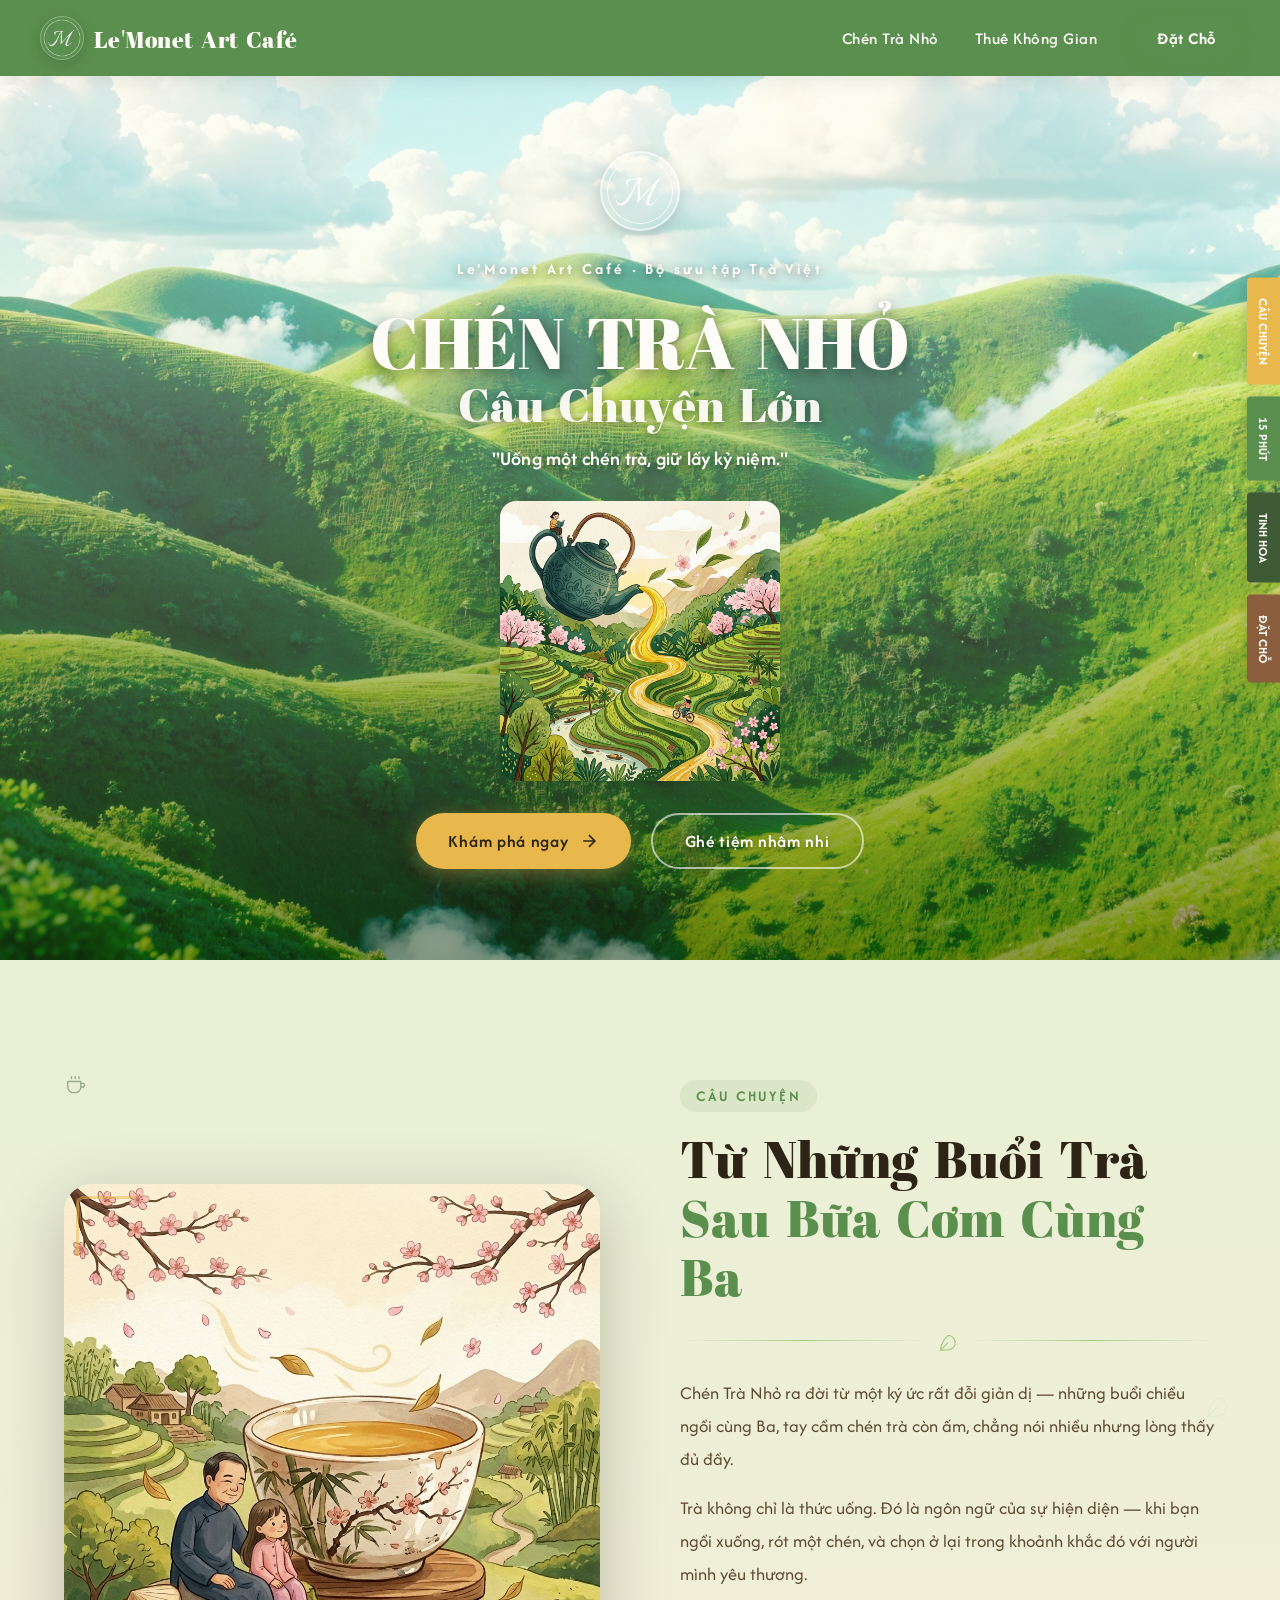
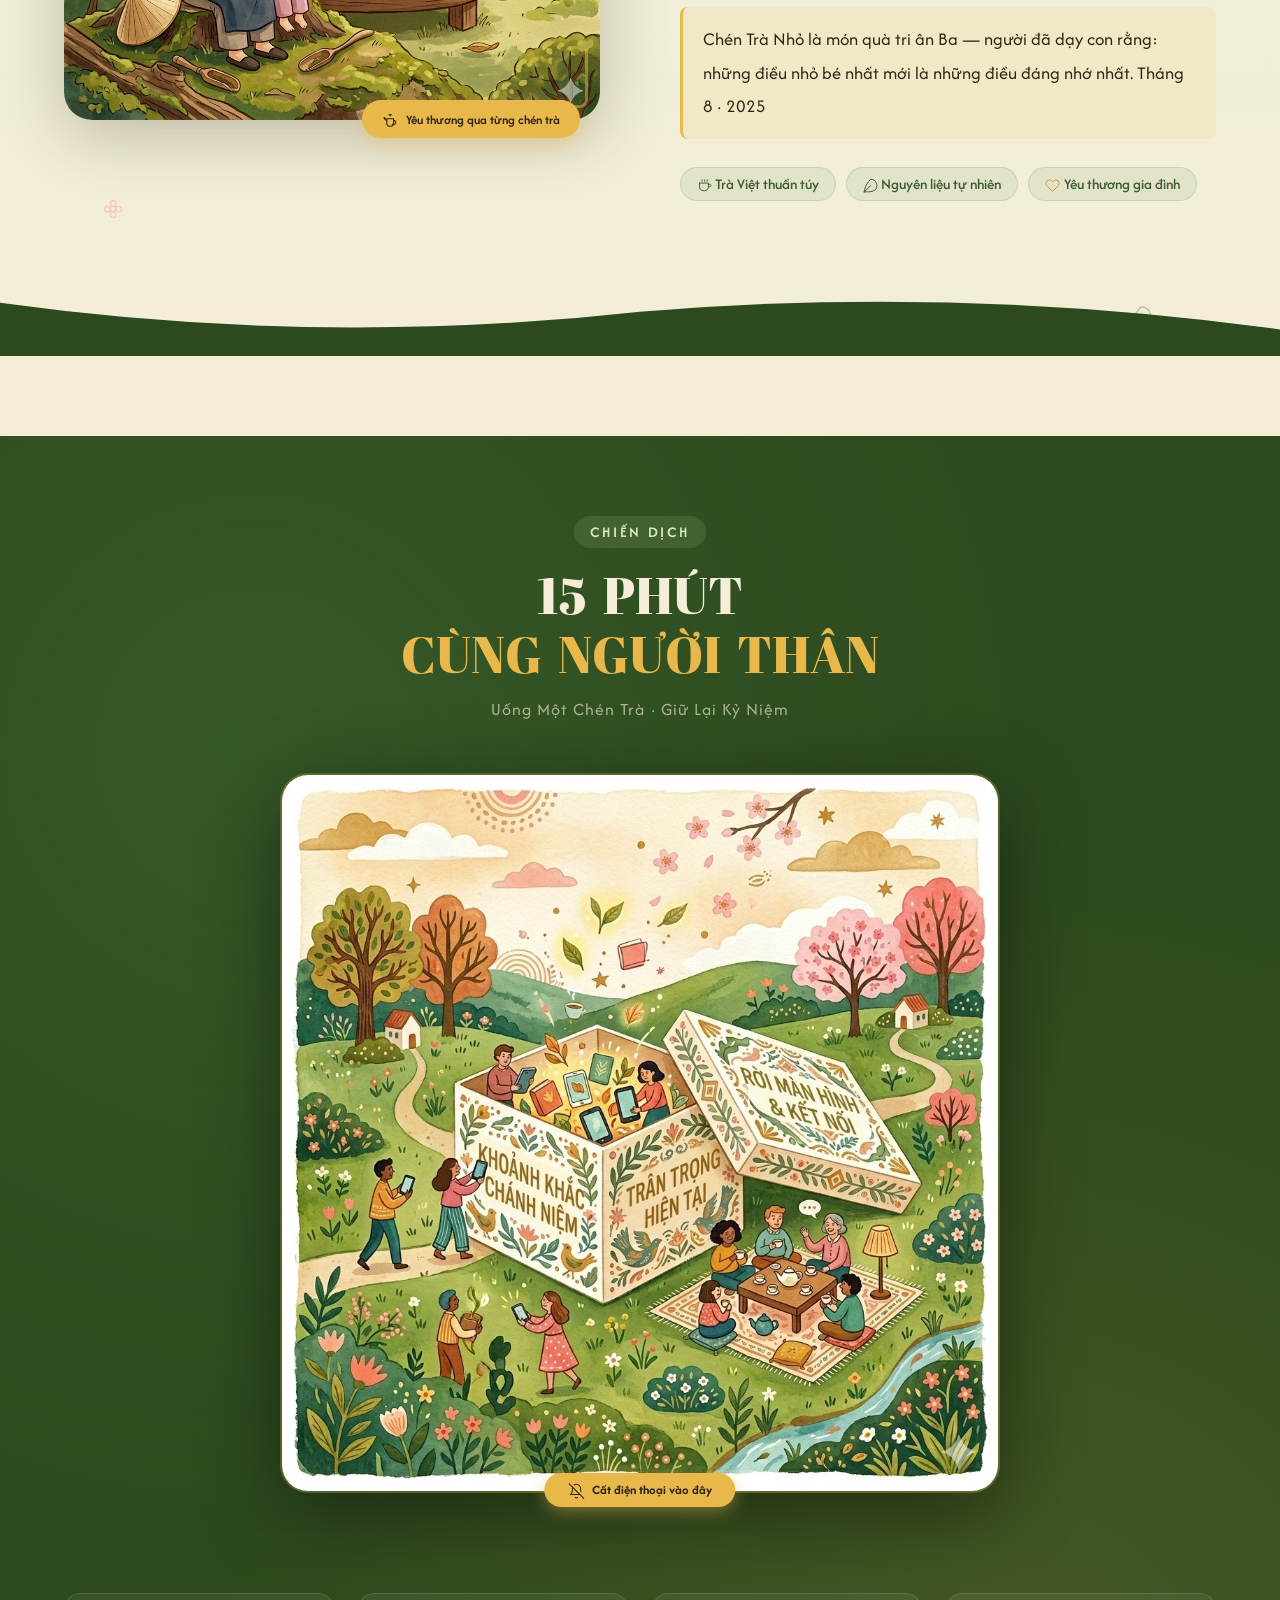
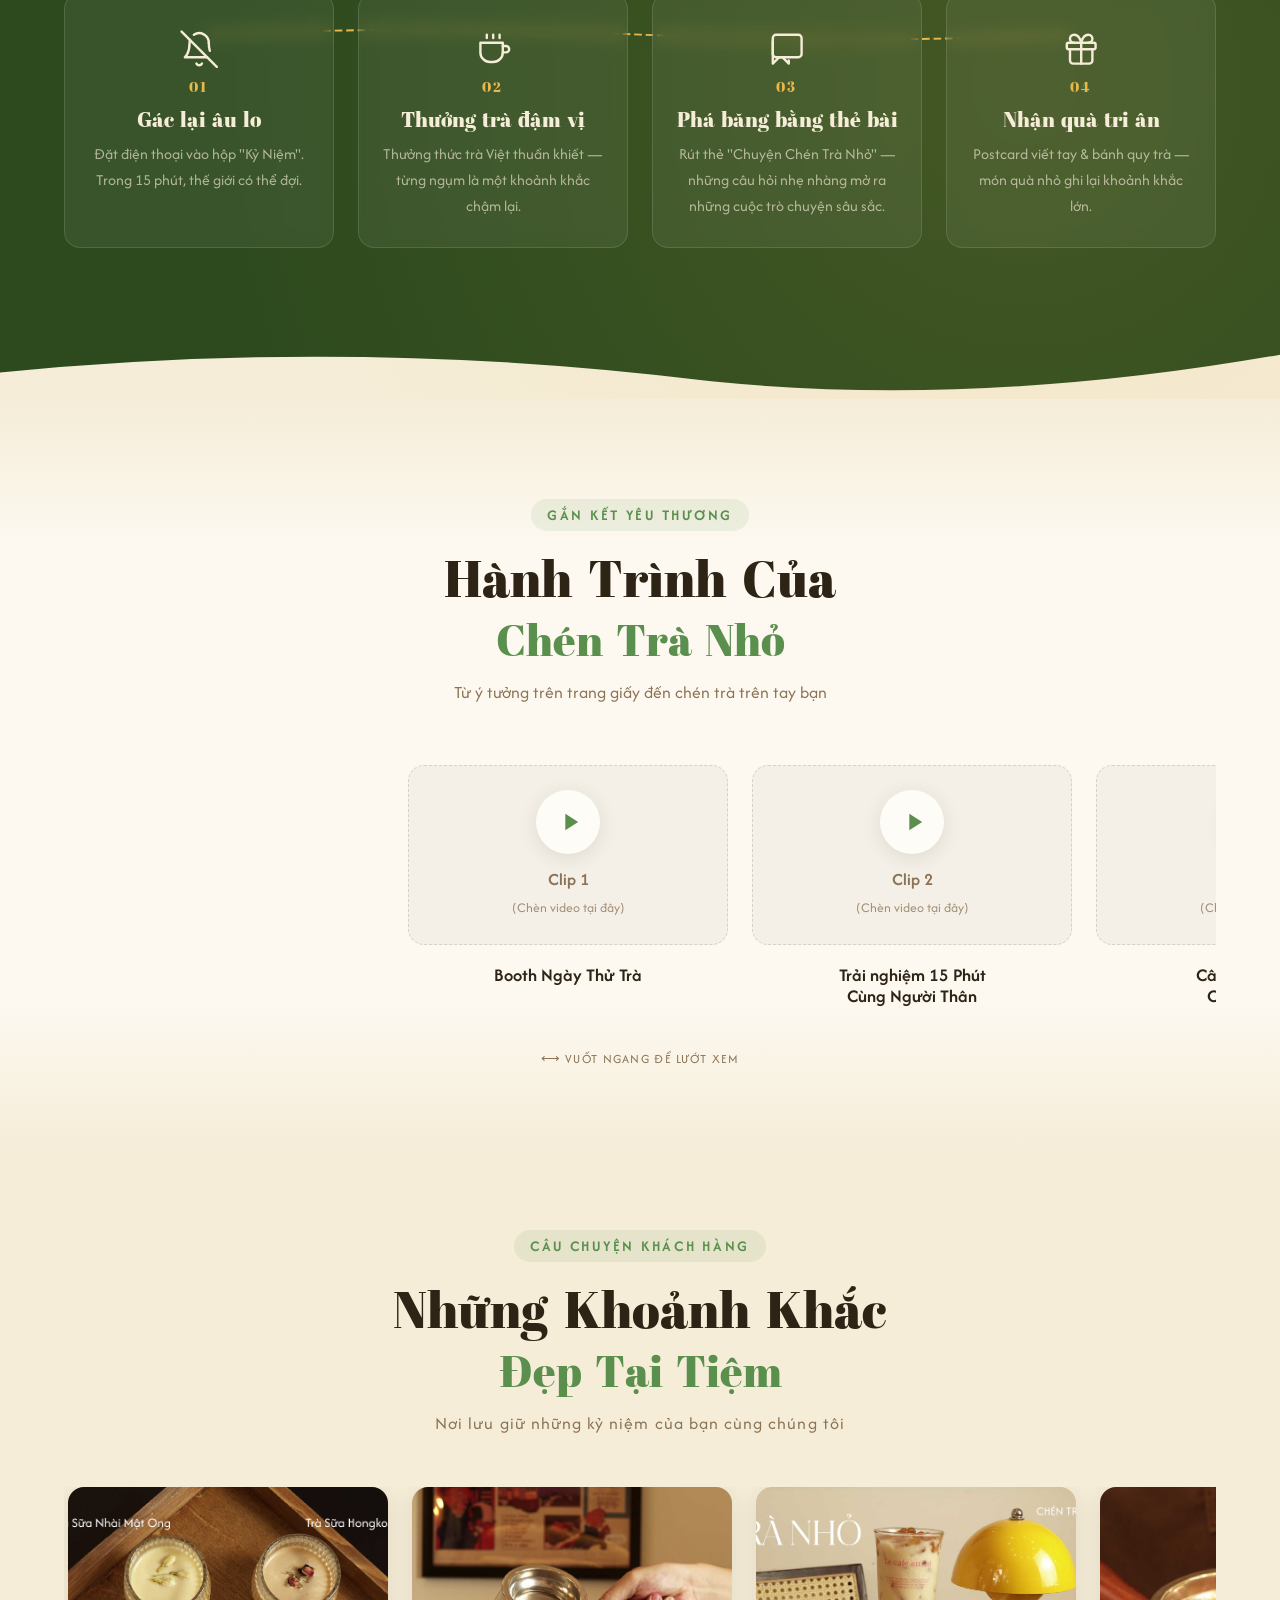
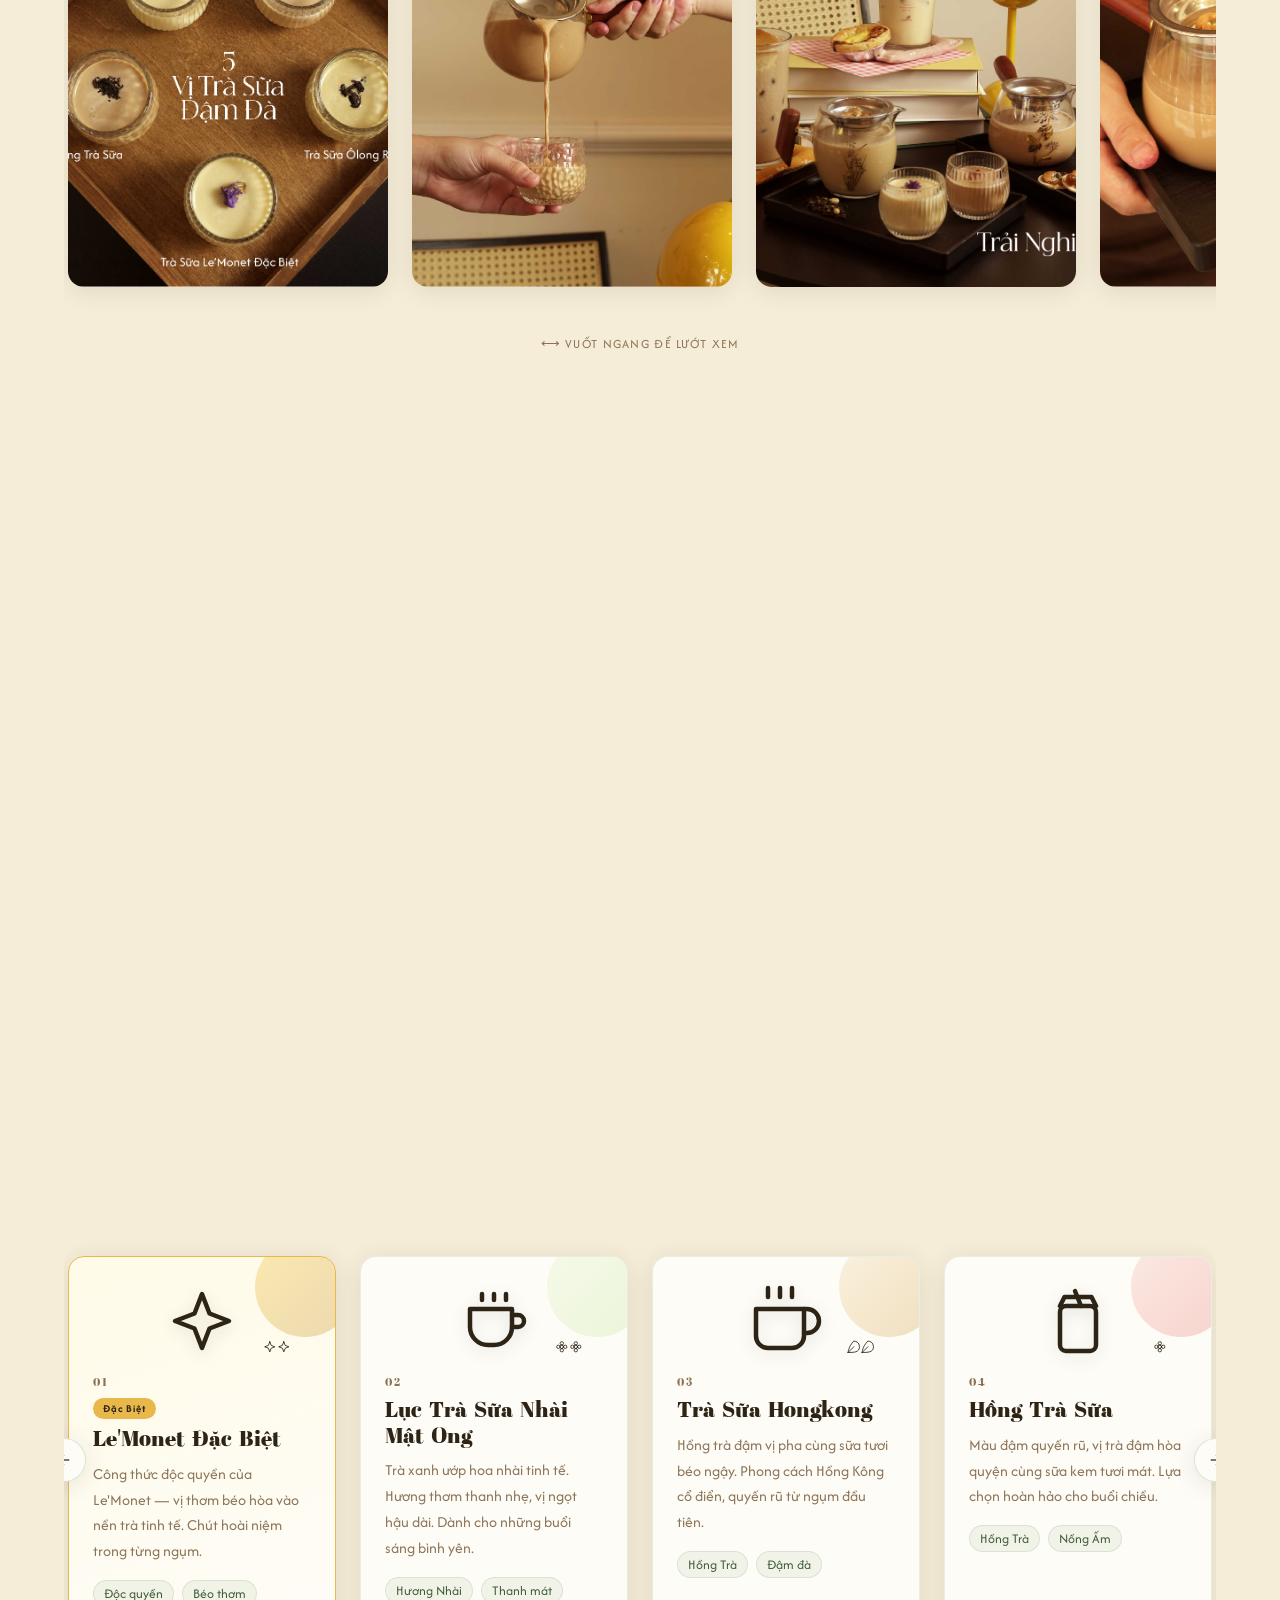
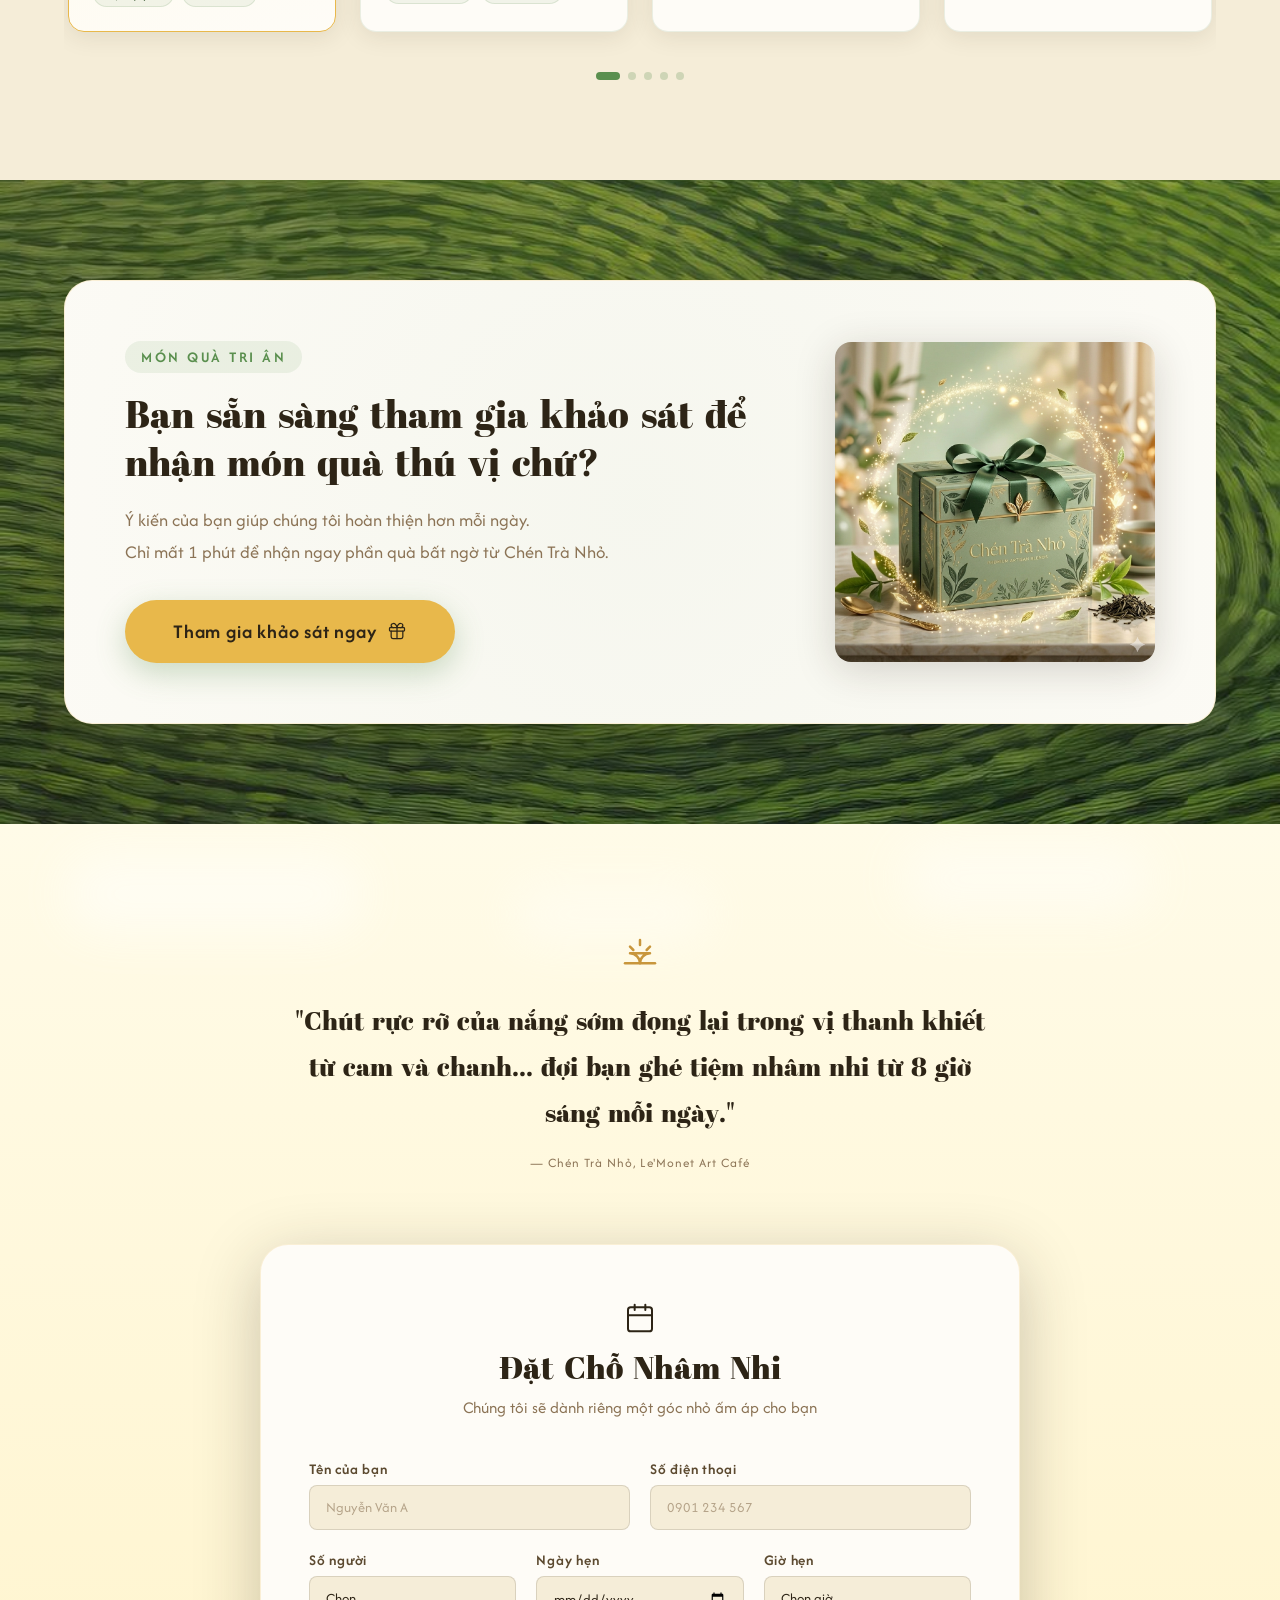
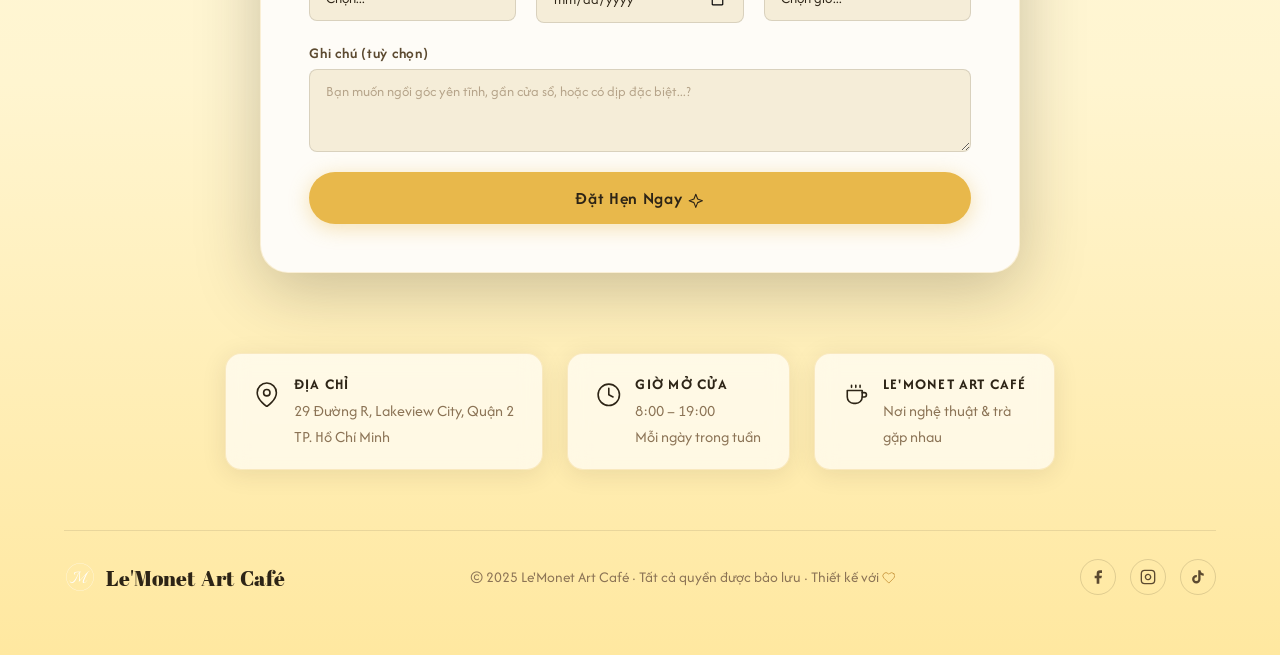
==== commit b3469547: "feat: redesign hero section and add survey page with Google Sheet integration" ====
--- a/index.html
+++ b/index.html
@@ -179,16 +179,7 @@
       <a href="#booking" class="hero__tab hero__tab--4">Đặt Chỗ</a>
     </div>
 
-    <!-- Bottom Scenery (Hills only) -->
-    <div class="hero__bottom-scene">
-      <div class="hero__hills-wrap">
-        <svg viewBox="0 0 1440 160" preserveAspectRatio="none" class="hero__hills-svg">
-          <path d="M0,120 Q200,40 400,90 Q600,140 800,60 Q1000,0 1200,80 Q1320,120 1440,50 L1440,160 L0,160 Z" fill="#5A8F4E" opacity="0.25" />
-          <path d="M0,140 Q300,80 600,120 Q900,155 1200,100 Q1360,70 1440,130 L1440,160 L0,160 Z" fill="#5A8F4E" opacity="0.45" />
-          <path d="M0,155 Q360,110 720,145 Q1080,175 1440,140 L1440,160 L0,160 Z" fill="#3D5A35" opacity="0.6" />
-        </svg>
-      </div>
-    </div>
+    <!-- Removed hero__bottom-scene waves as requested -->
 
     <!-- Background Elements -->
     <div class="hero__bg-wrap">
@@ -652,6 +643,32 @@
       </div>
     </div>
 
+  </section>
+
+  <!-- ============================================================
+       SECTION: KHẢO SÁT NHẬN QUÀ
+  ============================================================ -->
+  <section class="survey-cta" id="survey">
+    <div class="container">
+      <div class="survey-cta__card" data-reveal="up">
+        <div class="survey-cta__content">
+          <span class="section-label">Món Quà Tri Ân</span>
+          <h2 class="survey-cta__title">Bạn sẵn sàng tham gia khảo sát để nhận món quà thú vị chứ?</h2>
+          <p class="survey-cta__text">Ý kiến của bạn giúp chúng tôi hoàn thiện hơn mỗi ngày.<br>Chỉ mất 1 phút để nhận ngay phần quà bất ngờ từ Chén Trà Nhỏ.</p>
+          <div class="survey-cta__action">
+            <a href="pages/khao-sat.html" class="btn btn--primary">
+              <span>Tham gia khảo sát ngay</span>
+              <svg viewBox="0 0 24 24" class="icon-svg">
+                <use href="#svg-gift"></use>
+              </svg>
+            </a>
+          </div>
+        </div>
+        <div class="survey-cta__visual">
+          <img src="assets/images/survey_gift_illustration.png" alt="Món quà bất ngờ từ Chén Trà Nhỏ" class="survey-cta__img" />
+        </div>
+      </div>
+    </div>
   </section>
 
   <!-- ============================================================
@@ -835,6 +852,15 @@
     </svg>
   </button>
 
+  <!-- Lightbox Modal -->
+  <div class="lightbox" id="lightbox" aria-hidden="true" role="dialog">
+    <div class="lightbox__overlay"></div>
+    <div class="lightbox__container">
+      <button class="lightbox__close" aria-label="Đóng hình ảnh">&times;</button>
+      <img class="lightbox__img" id="lightboxImg" src="" alt="Gallery Full View" />
+    </div>
+  </div>
+
   <script src="js/script.js"></script>
 </body>
 
--- a/css/style.css
+++ b/css/style.css
@@ -174,15 +174,15 @@
 .btn:hover::after { opacity: 1; }
 
 .btn--primary {
-  background: var(--green-lush);
-  color: var(--white);
-  box-shadow: 0 4px 20px rgba(90,143,78,.40);
+  background: var(--gold);
+  color: var(--ink);
+  box-shadow: 0 4px 20px rgba(232,184,75,.40);
 }
 .btn--primary:hover {
-  background: var(--green-lush);
-  filter: brightness(1.15);
+  background: var(--gold);
+  filter: brightness(1.1);
   transform: translateY(-4px) scale(1.02);
-  box-shadow: 0 4px 0 var(--green-dark), 0 12px 24px rgba(90,143,78, 0.5), 0 0 25px rgba(163,200,130, 0.7);
+  animation: fireflyGlowPrimary 2s infinite ease-in-out;
 }
 .btn--primary:active { 
   transform: translateY(0);
@@ -195,12 +195,25 @@
   color: var(--ink);
   border: 2px solid rgba(45,36,22,.20);
 }
+
+/* Hero specific button visibility */
+.hero .btn--ghost {
+  color: var(--white);
+  border-color: rgba(255,255,255,.6);
+  text-shadow: 0 2px 4px rgba(0,0,0,0.3);
+}
+
 .btn--ghost:hover {
-  border-color: var(--green-lush);
-  color: var(--green-lush);
-  background: rgba(90,143,78, 0.05);
+  border-color: var(--gold);
+  color: var(--gold-deep);
+  background: rgba(232,184,75, 0.05);
   transform: translateY(-4px) scale(1.02);
-  box-shadow: 0 4px 0 rgba(90,143,78, 0.3), 0 12px 24px rgba(90,143,78, 0.3), 0 0 25px rgba(90,143,78, 0.4);
+  animation: fireflyGlowGhost 2s infinite ease-in-out;
+}
+.hero .btn--ghost:hover {
+  border-color: var(--white);
+  color: var(--white);
+  background: rgba(255,255,255, 0.1);
 }
 .btn--ghost:active {
   transform: translateY(0);
@@ -387,24 +400,13 @@
   width: 100%;
   max-width: 1200px;
   height: calc(100vh - 80px);
-  border: 2px solid var(--green-lush);
-  padding: 2px; /* For double border effect */
+  padding: 2px;
   display: flex;
   flex-direction: column;
   align-items: center;
   justify-content: center;
   z-index: 10;
-  background: rgba(255, 252, 240, 0.72);
-  backdrop-filter: blur(2px);
-  -webkit-backdrop-filter: blur(2px);
-  box-shadow: inset 0 0 60px rgba(45,36,22, 0.04), 0 4px 40px rgba(0,0,0,0.12);
-}
-.hero__frame::before {
-  content: '';
-  position: absolute;
-  inset: 6px;
-  border: 1px solid var(--green-lush);
-  pointer-events: none;
+  /* Removed frame background and borders for immersive floating look */
 }
 
 /* Centered Content */
@@ -416,35 +418,42 @@
 
 .hero__label {
   font-size: 1rem;
-  font-weight: 600;
+  font-weight: 700;
   letter-spacing: .2em;
-  color: var(--ink-soft);
-  margin-bottom: 24px;
+  color: var(--white);
+  text-shadow: 0 2px 8px rgba(0,0,0,0.5);
+  margin-bottom: 16px;
 }
 
 .hero__title {
-  font-size: clamp(2.5rem, 8vw, 5rem);
-  color: var(--green-dark);
-  margin-bottom: 20px;
-  line-height: 1;
+  font-size: clamp(2.2rem, 8vw, 4.5rem);
+  color: var(--white);
+  text-shadow: 0 4px 15px rgba(0,0,0,0.5);
+  margin-bottom: 12px;
+  line-height: 1.1;
+  white-space: nowrap; /* Ensure title stays on one line if possible */
 }
 .hero__title span {
   display: block;
-  letter-spacing: -0.02em;
+  letter-spacing: -0.01em;
 }
 .hero__title em {
-  font-size: 0.7em;
-  color: var(--gold-deep);
+  font-size: 0.65em;
+  color: var(--white);
+  opacity: 0.95;
   display: block;
-  margin-top: -4px; /* Move closer to title */
+  margin-top: -2px;
+  text-shadow: 0 2px 10px rgba(0,0,0,0.4);
 }
 
 .hero__slogan {
   font-family: var(--font-body);
   font-size: 1.25rem;
-  color: var(--ink-mid);
+  color: var(--white);
+  text-shadow: 0 2px 10px rgba(0,0,0,0.5);
   margin-bottom: 24px;
-  font-weight: 400;
+  font-weight: 600;
+  letter-spacing: 0.01em;
 }
 
 .hero__main-visual {
@@ -1322,6 +1331,117 @@
   background: var(--green-lush);
   width: 24px;
   border-radius: 4px;
+}
+
+
+/* ── SURVEY CTA ────────────────────────────────────────── */
+.survey-cta {
+  padding: 100px 0;
+  background-image: url('../assets/images/gift-bg.jpg');
+  background-size: cover;
+  background-position: center;
+  position: relative;
+  overflow: hidden;
+}
+
+.survey-cta::before {
+  content: '';
+  position: absolute;
+  inset: 0;
+  background: linear-gradient(135deg, rgba(45,36,22, 0.4) 0%, rgba(45,36,22, 0.1) 100%);
+  z-index: 1;
+}
+
+.survey-cta__card {
+  display: flex;
+  align-items: center;
+  gap: 60px;
+  background: var(--white);
+  border-radius: var(--radius-lg);
+  padding: 60px;
+  box-shadow: var(--shadow-lg);
+  border: 1px solid rgba(232,184,75,0.2);
+  position: relative;
+  z-index: 2;
+  overflow: hidden;
+}
+
+.survey-cta__card::before {
+  content: '';
+  position: absolute;
+  top: -50%; left: -50%;
+  width: 200%; height: 200%;
+  background: radial-gradient(circle, rgba(90,143,78,0.05) 0%, transparent 70%);
+  z-index: -1;
+  pointer-events: none;
+}
+
+.survey-cta__content {
+  flex: 1;
+}
+
+.survey-cta__title {
+  font-size: clamp(1.6rem, 3.5vw, 2.4rem);
+  color: var(--ink);
+  margin-bottom: 20px;
+  line-height: 1.25;
+}
+
+.survey-cta__text {
+  font-size: 1.15rem;
+  color: var(--ink-soft);
+  margin-bottom: 32px;
+  line-height: 1.7;
+}
+
+.survey-cta__visual {
+  flex: 0 0 320px;
+  position: relative;
+}
+
+.survey-cta__img {
+  width: 100%;
+  height: auto;
+  border-radius: var(--radius-md);
+  box-shadow: var(--shadow-md);
+  transition: var(--transition-slow);
+}
+
+.survey-cta__card:hover .survey-cta__img {
+  transform: scale(1.05) rotate(2deg);
+  box-shadow: var(--shadow-lg);
+}
+
+.survey-cta__action {
+  display: flex;
+  gap: 16px;
+}
+
+.survey-cta__action .btn {
+  padding: 18px 48px;
+  font-size: 1.25rem;
+  box-shadow: 0 10px 30px rgba(90,143,78,.3);
+}
+
+.survey-cta__action .btn:hover {
+  transform: translateY(-6px) scale(1.05);
+  box-shadow: 0 15px 40px rgba(90,143,78,.4);
+}
+
+@media (max-width: 900px) {
+  .survey-cta__card {
+    flex-direction: column;
+    padding: 40px;
+    text-align: center;
+    gap: 40px;
+  }
+  .survey-cta__visual {
+    flex: 0 0 auto;
+    max-width: 280px;
+  }
+  .survey-cta__action {
+    justify-content: center;
+  }
 }
 
 /* ── FOOTER ────────────────────────────────────────────────── */
@@ -1596,6 +1716,98 @@
 }
 .shake { animation: shake .4s ease; }
 
+@keyframes fireflyGlowPrimary {
+  0%, 100% { box-shadow: 0 4px 0 var(--gold-deep), 0 12px 24px rgba(232,184,75, 0.4), 0 0 10px rgba(232,184,75, 0.5); }
+  50% { box-shadow: 0 4px 0 var(--gold-deep), 0 16px 32px rgba(232,184,75, 0.7), 0 0 30px rgba(232,184,75, 0.9); }
+}
+
+@keyframes fireflyGlowGhost {
+  0%, 100% { box-shadow: 0 4px 0 rgba(232,184,75, 0.2), 0 12px 24px rgba(232,184,75, 0.2), 0 0 10px rgba(232,184,75, 0.3); }
+  50% { box-shadow: 0 4px 0 rgba(232,184,75, 0.4), 0 16px 32px rgba(232,184,75, 0.5), 0 0 30px rgba(232,184,75, 0.7); }
+}
+
+/* ── LIGHTBOX ────────────────────────────────────────── */
+.gallery__img {
+  cursor: zoom-in;
+}
+
+.lightbox {
+  position: fixed;
+  inset: 0;
+  z-index: 2000;
+  display: flex;
+  align-items: center;
+  justify-content: center;
+  opacity: 0;
+  visibility: hidden;
+  transition: opacity 0.4s ease, visibility 0.4s;
+}
+
+.lightbox--active {
+  opacity: 1;
+  visibility: visible;
+}
+
+.lightbox__overlay {
+  position: absolute;
+  inset: 0;
+  background: rgba(0, 0, 0, 0.85);
+  backdrop-filter: blur(10px);
+  -webkit-backdrop-filter: blur(10px);
+  cursor: zoom-out;
+}
+
+.lightbox__container {
+  position: relative;
+  z-index: 2001;
+  display: flex;
+  align-items: center;
+  justify-content: center;
+  transform: scale(0.9);
+  transition: transform 0.4s cubic-bezier(0.4, 0, 0.2, 1);
+}
+
+.lightbox--active .lightbox__container {
+  transform: scale(1);
+}
+
+.lightbox__img {
+  max-width: 85vw;
+  max-height: 85vh;
+  width: auto;
+  height: auto;
+  object-fit: contain;
+  display: block;
+  box-shadow: 0 20px 60px rgba(0, 0, 0, 0.5);
+  border-radius: 4px;
+}
+
+.lightbox__close {
+  position: absolute;
+  top: -40px;
+  right: -0px;
+  background: none;
+  border: none;
+  color: var(--white);
+  font-size: 3rem;
+  line-height: 1;
+  cursor: pointer;
+  transition: transform 0.3s;
+  padding: 10px;
+}
+
+.lightbox__close:hover {
+  transform: scale(1.1);
+  color: var(--gold);
+}
+
+@media (max-width: 768px) {
+  .lightbox__close {
+    top: -50px;
+    right: 0;
+  }
+}
+
 /* ── RESPONSIVE ────────────────────────────────────────── */
 @media (max-width: 1024px) {
   .tea-card { flex: 0 0 calc(33.33% - 16px); }
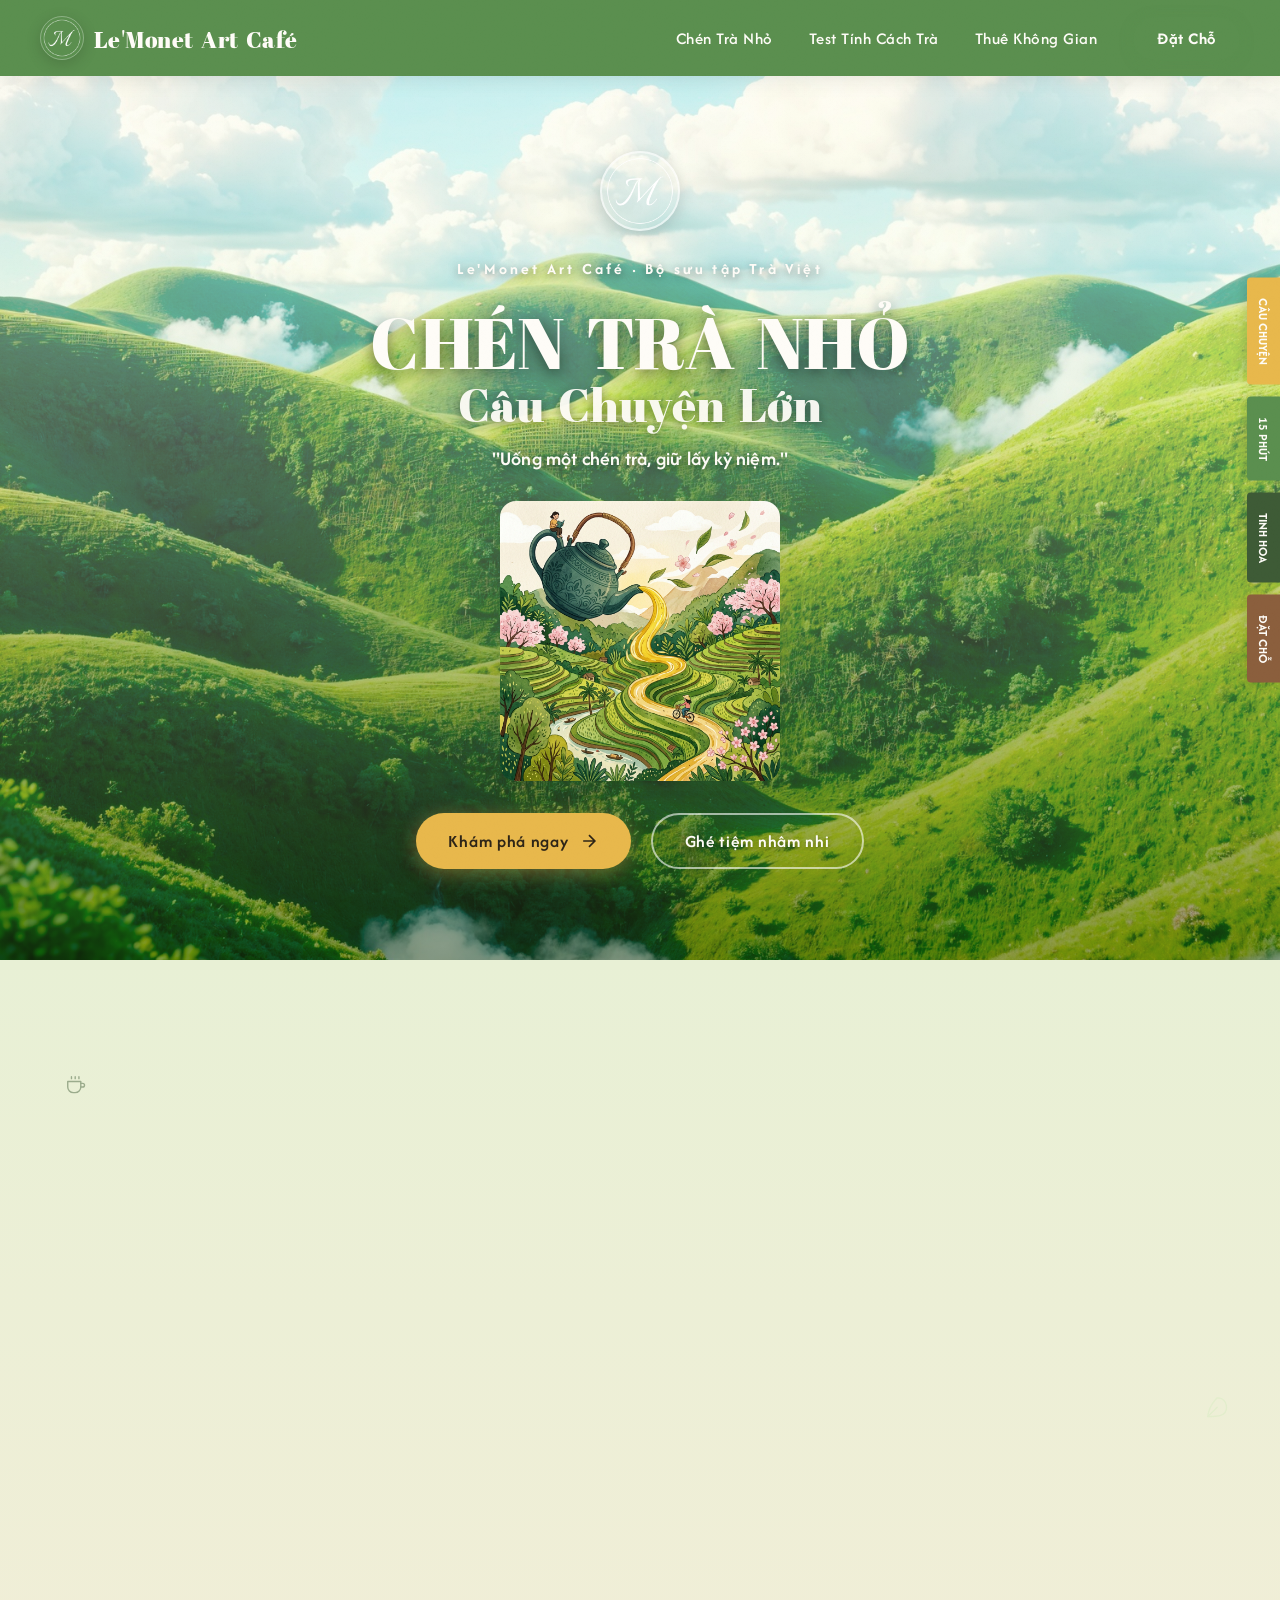
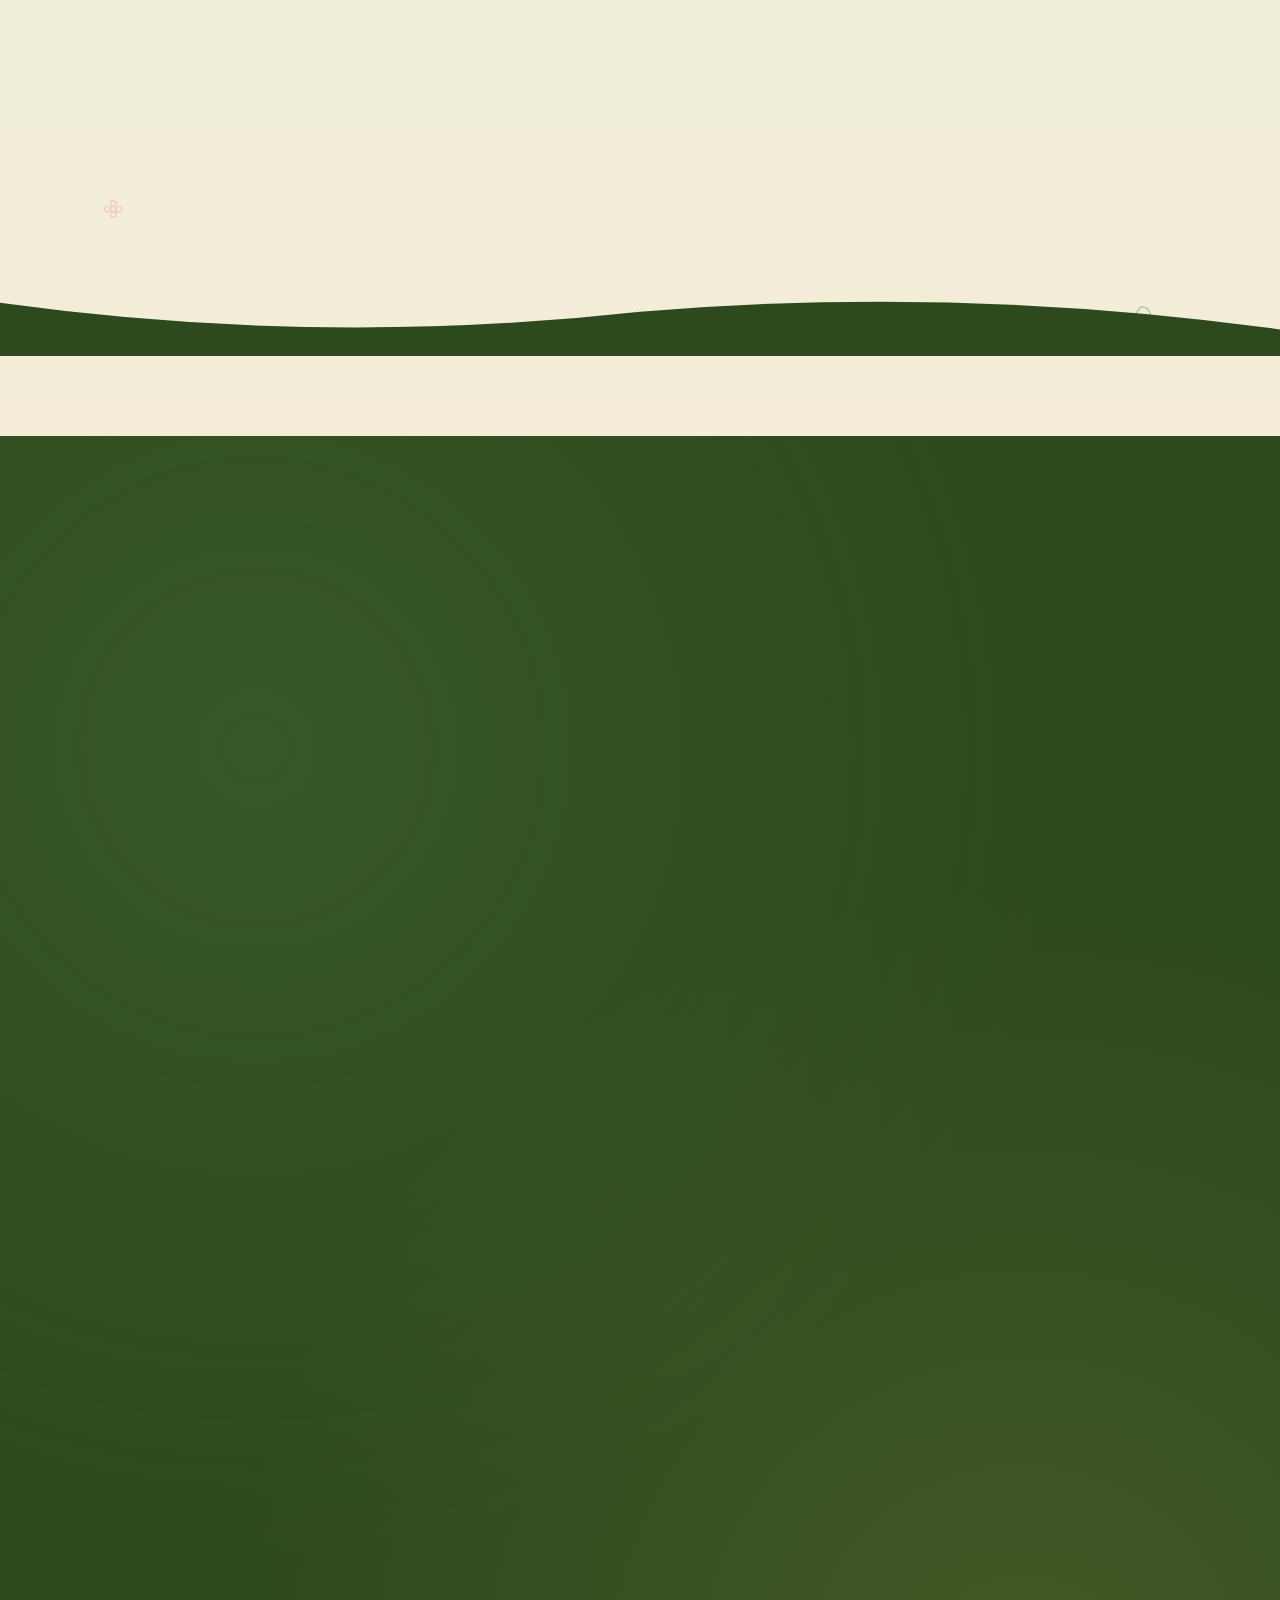
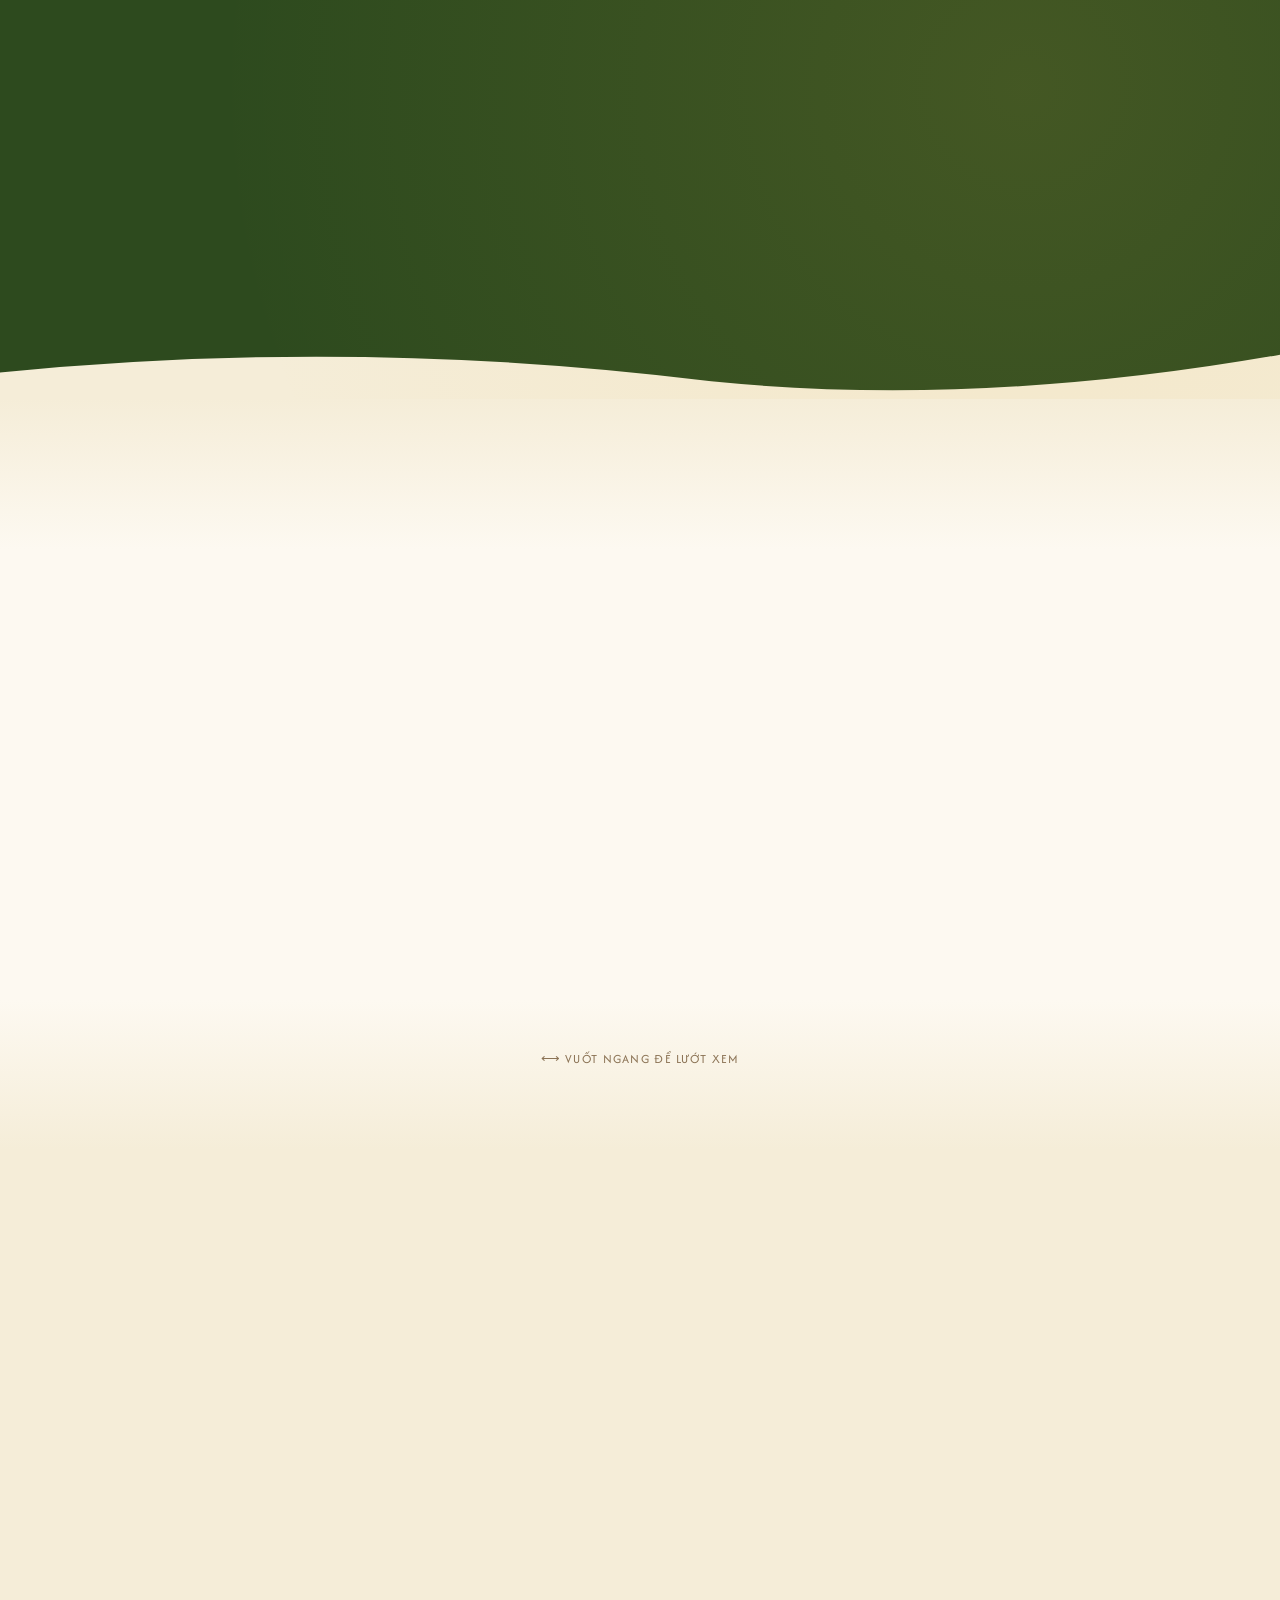
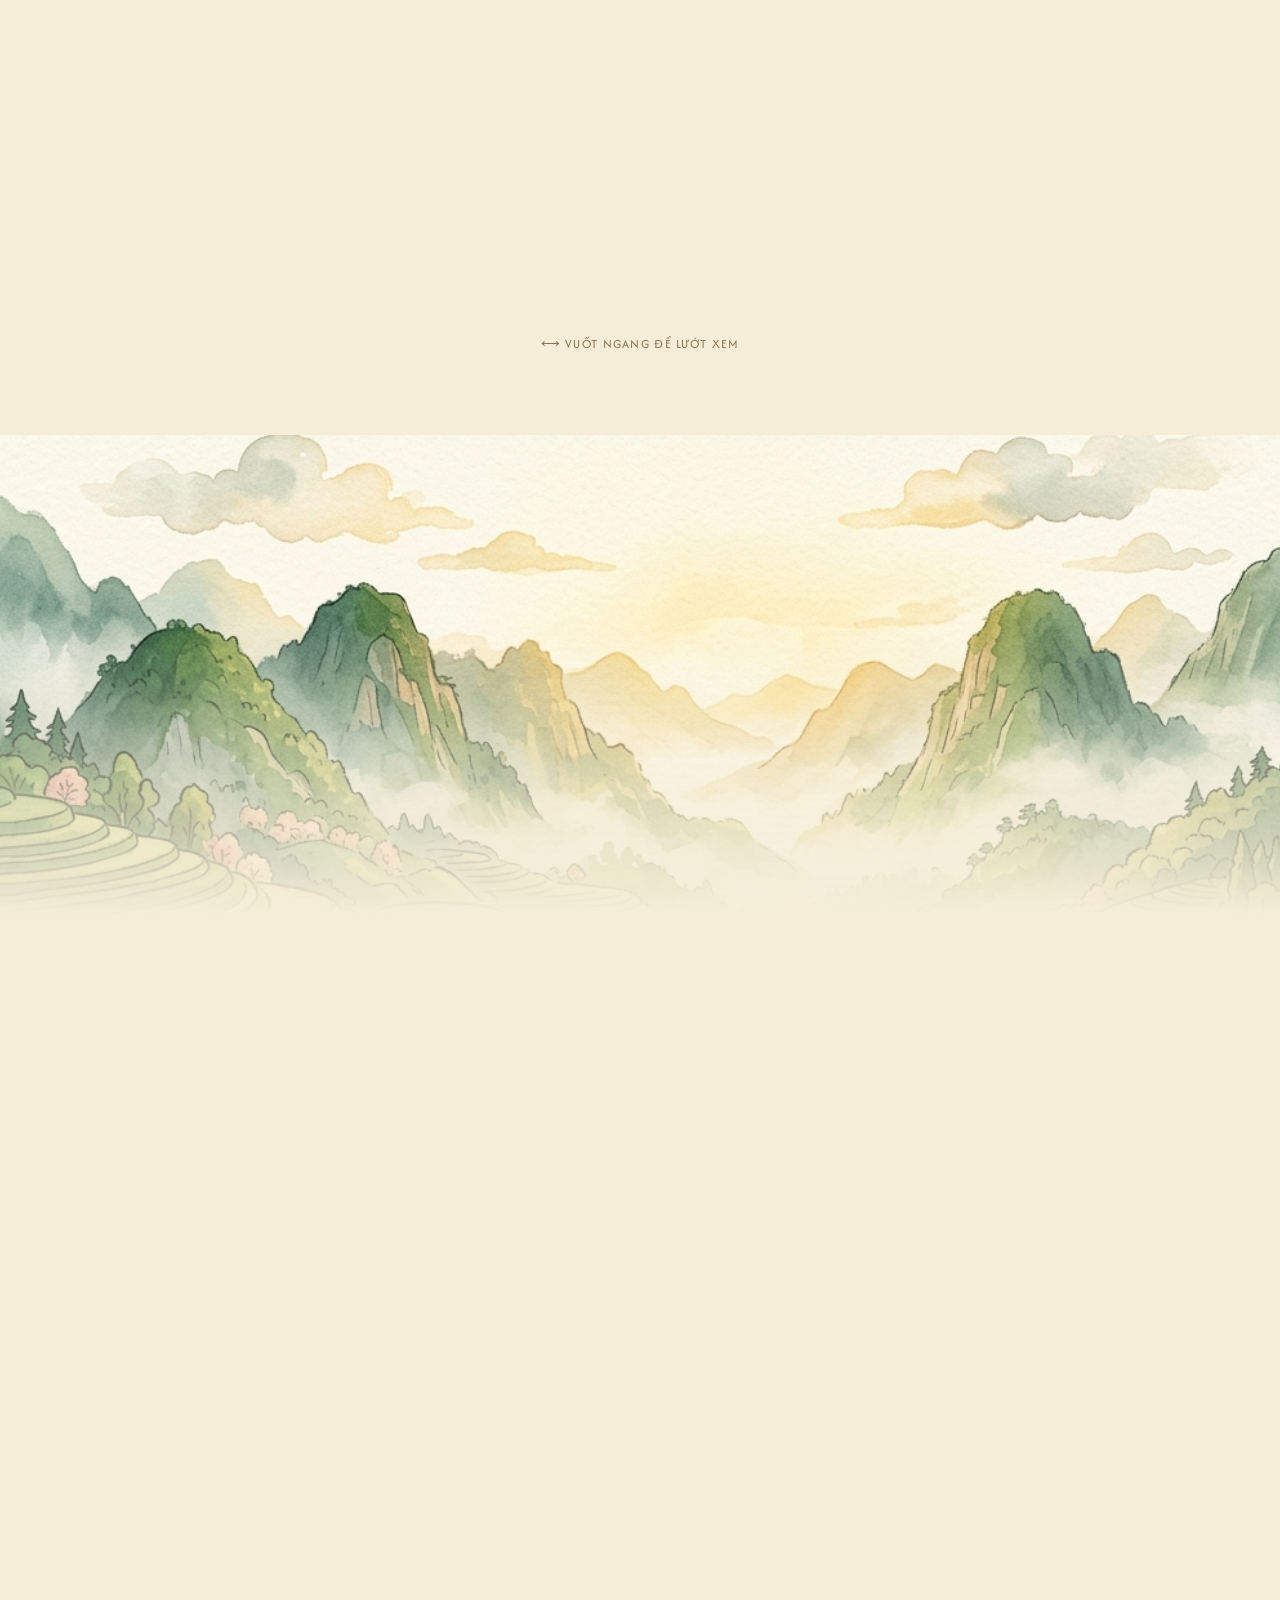
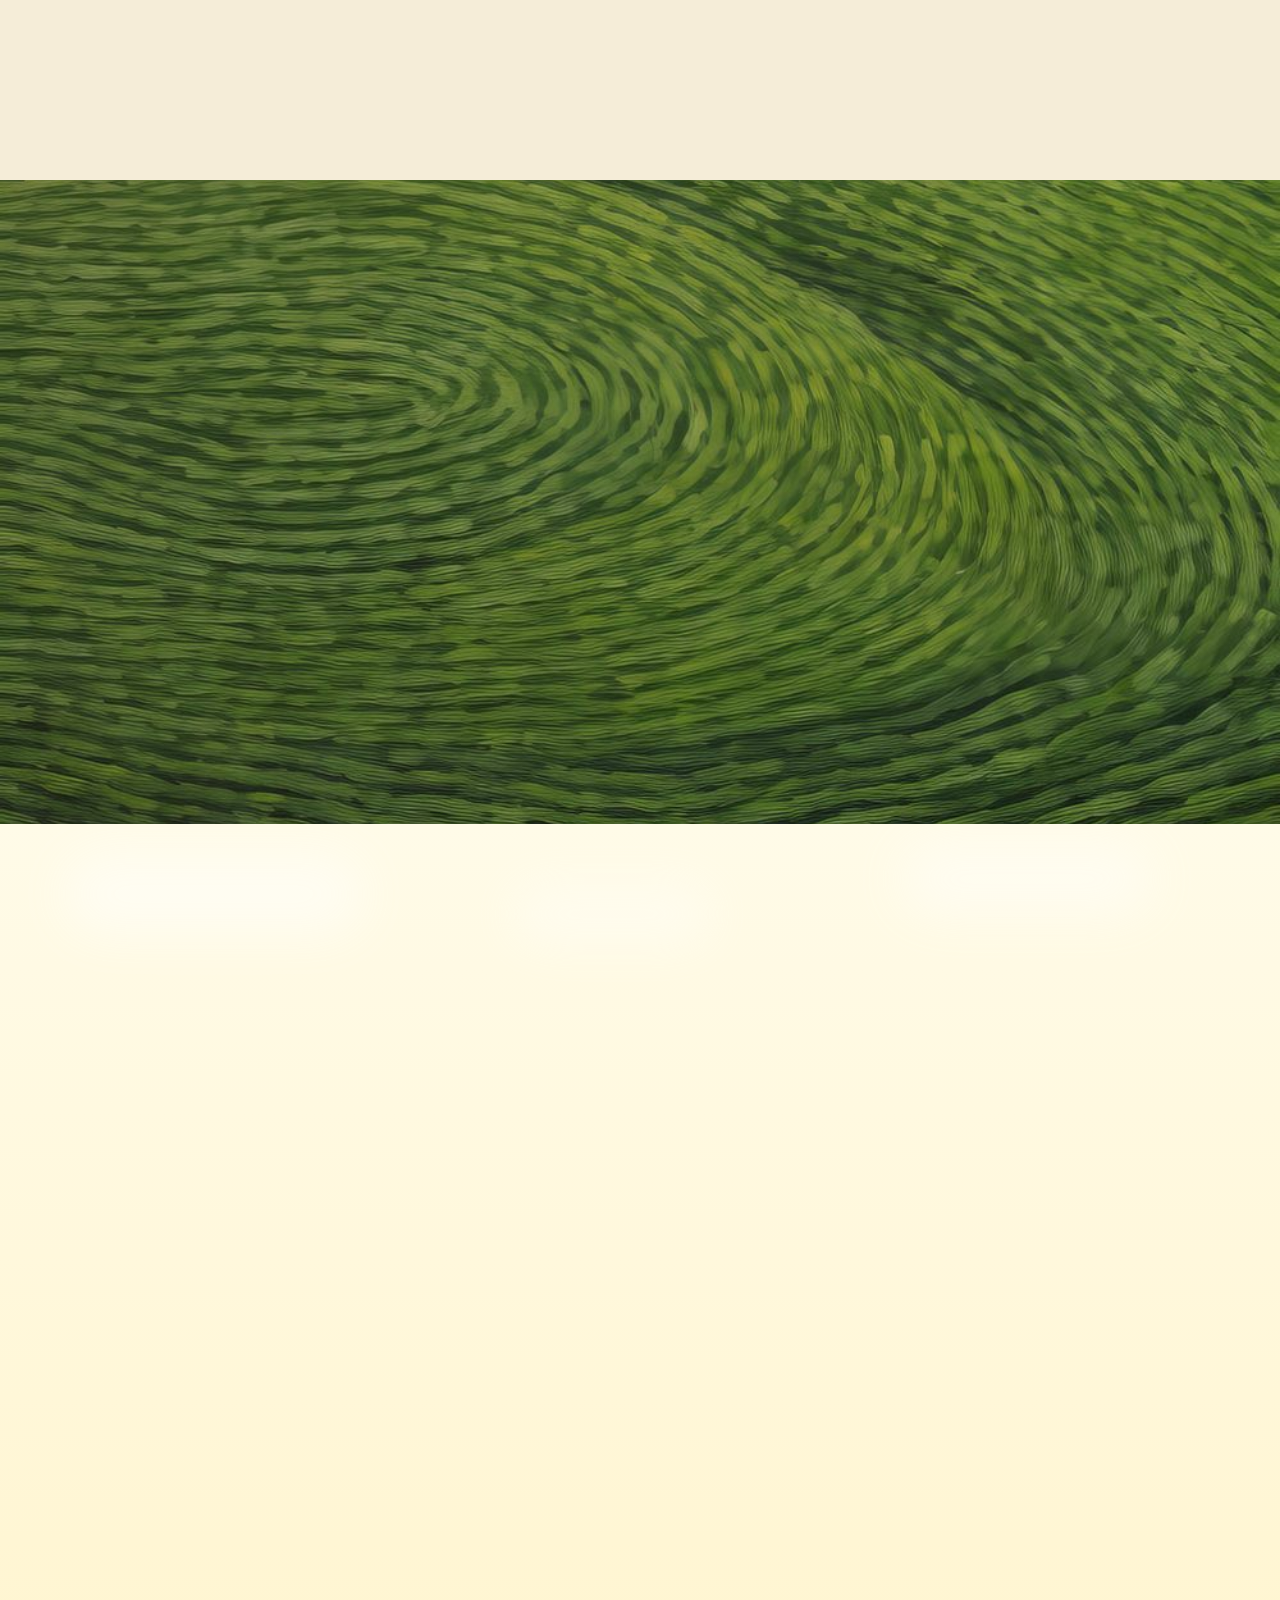
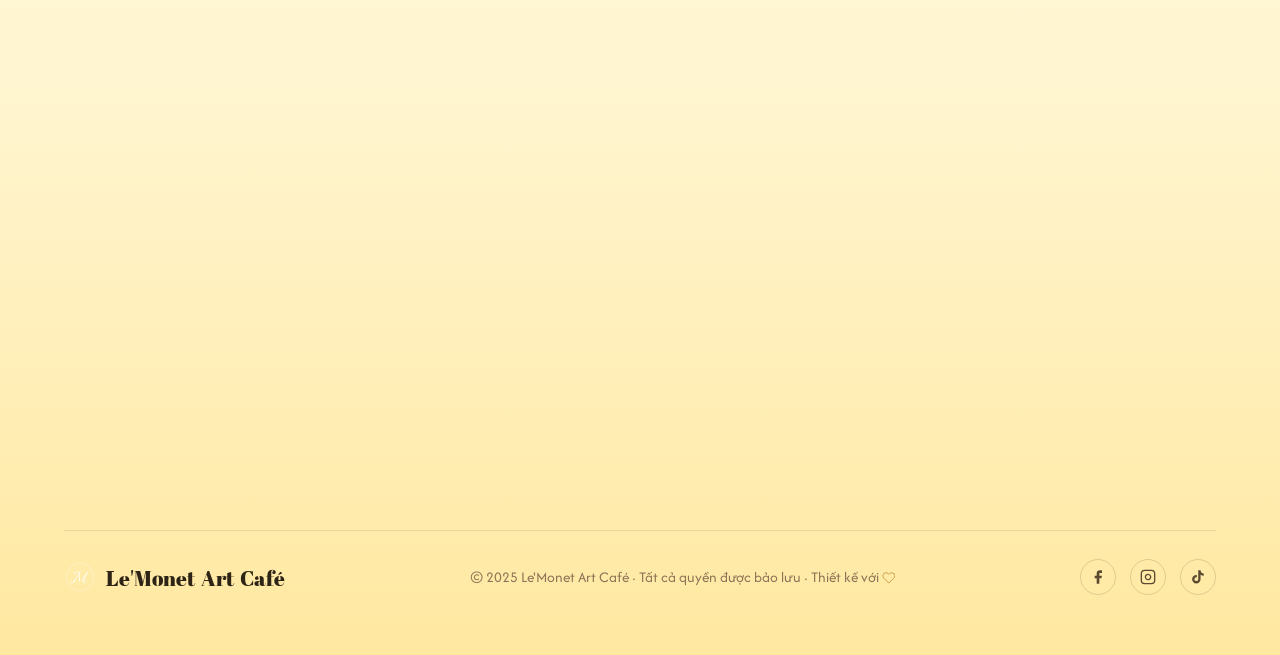
==== commit 9762f9a4: "Update Google Calendar, Facebook QR, and shared Quick Nav UI" ====
--- a/index.html
+++ b/index.html
@@ -119,6 +119,7 @@
     </div>
     <ul class="nav__links">
       <li><a href="#nav">Chén Trà Nhỏ</a></li>
+      <li><a href="pages/tach-tra-cua-ban.html">Test Tính Cách Trà</a></li>
       <li><a href="pages/thue-phong.html">Thuê Không Gian</a></li>
       <li><a href="#booking" class="nav__cta-link">Đặt Chỗ</a></li>
     </ul>
@@ -131,9 +132,22 @@
   <div class="nav__mobile" id="navMobile">
     <ul>
       <li><a href="#nav" onclick="closeMobileMenu()">Chén Trà Nhỏ</a></li>
+      <li><a href="pages/tach-tra-cua-ban.html" onclick="closeMobileMenu()">Test Tính Cách Trà</a></li>
       <li><a href="pages/thue-phong.html">Thuê Không Gian</a></li>
       <li><a href="#booking" onclick="closeMobileMenu()">Đặt Chỗ</a></li>
     </ul>
+  </div>
+
+  <!-- Table of Contents Quick Nav -->
+  <div class="toc-bar" id="tpToc">
+    <div class="toc-bar__container">
+      <a href="#nav" class="toc-bar__link active">Trang chủ</a>
+      <a href="#story" class="toc-bar__link">Câu chuyện</a>
+      <a href="#campaign" class="toc-bar__link">15 Phút</a>
+      <a href="#tutorial" class="toc-bar__link">Hành trình</a>
+      <a href="#tea" class="toc-bar__link">Trà ngon</a>
+      <a href="#booking" class="toc-bar__link toc-bar__link--cta">Đặt chỗ</a>
+    </div>
   </div>
 
   <!-- ============================================================
--- a/css/style.css
+++ b/css/style.css
@@ -1857,3 +1857,80 @@
   .carousel__btn--prev { left: 4px; }
   .carousel__btn--next { right: 4px; }
 }
+
+/* ── Quick Navigation (Table of Contents) ────────────────── */
+.toc-bar {
+  position: fixed;
+  top: 80px;
+  left: 0;
+  right: 0;
+  z-index: 998;
+  background: rgba(255, 255, 255, 0.88);
+  backdrop-filter: blur(12px);
+  -webkit-backdrop-filter: blur(12px);
+  border-bottom: 1px solid rgba(0, 0, 0, 0.05);
+  padding: 12px 0;
+  transition: transform 0.4s ease, opacity 0.4s ease;
+  opacity: 0;
+  pointer-events: none;
+  transform: translateY(-20px);
+}
+
+.toc-bar.scrolled {
+  opacity: 1;
+  pointer-events: all;
+  transform: translateY(0);
+}
+
+.toc-bar__container {
+  max-width: 1200px;
+  margin: 0 auto;
+  padding: 0 24px;
+  display: flex;
+  justify-content: center;
+  gap: 10px;
+  overflow-x: auto;
+  scrollbar-width: none;
+  -ms-overflow-style: none;
+}
+.toc-bar__container::-webkit-scrollbar { display: none; }
+
+.toc-bar__link {
+  white-space: nowrap;
+  font-size: 0.9rem;
+  font-weight: 600;
+  color: var(--ink-mid);
+  padding: 8px 20px;
+  border-radius: 999px;
+  background: rgba(0, 0, 0, 0.04);
+  border: 1px solid transparent;
+  transition: all 0.3s cubic-bezier(.4,0,.2,1);
+}
+
+.toc-bar__link:hover {
+  background: rgba(0, 0, 0, 0.08);
+  transform: translateY(-2px);
+}
+
+.toc-bar__link.active {
+  background: var(--green-lush);
+  color: var(--white);
+  box-shadow: 0 4px 12px rgba(90,143,78, 0.3);
+}
+
+/* Page specific overrides for thue-phong (Sky blue theme) */
+.tp-page .toc-bar__link.active {
+  background: var(--sky);
+  box-shadow: 0 4px 12px rgba(42, 127, 168, 0.3);
+}
+
+.toc-bar__link--cta {
+  background: var(--gold);
+  color: var(--ink);
+}
+
+@media (max-width: 900px) {
+  .toc-bar { top: 76px; padding: 10px 0; }
+  .toc-bar__container { justify-content: flex-start; gap: 8px; }
+  .toc-bar__link { font-size: 0.85rem; padding: 6px 16px; }
+}
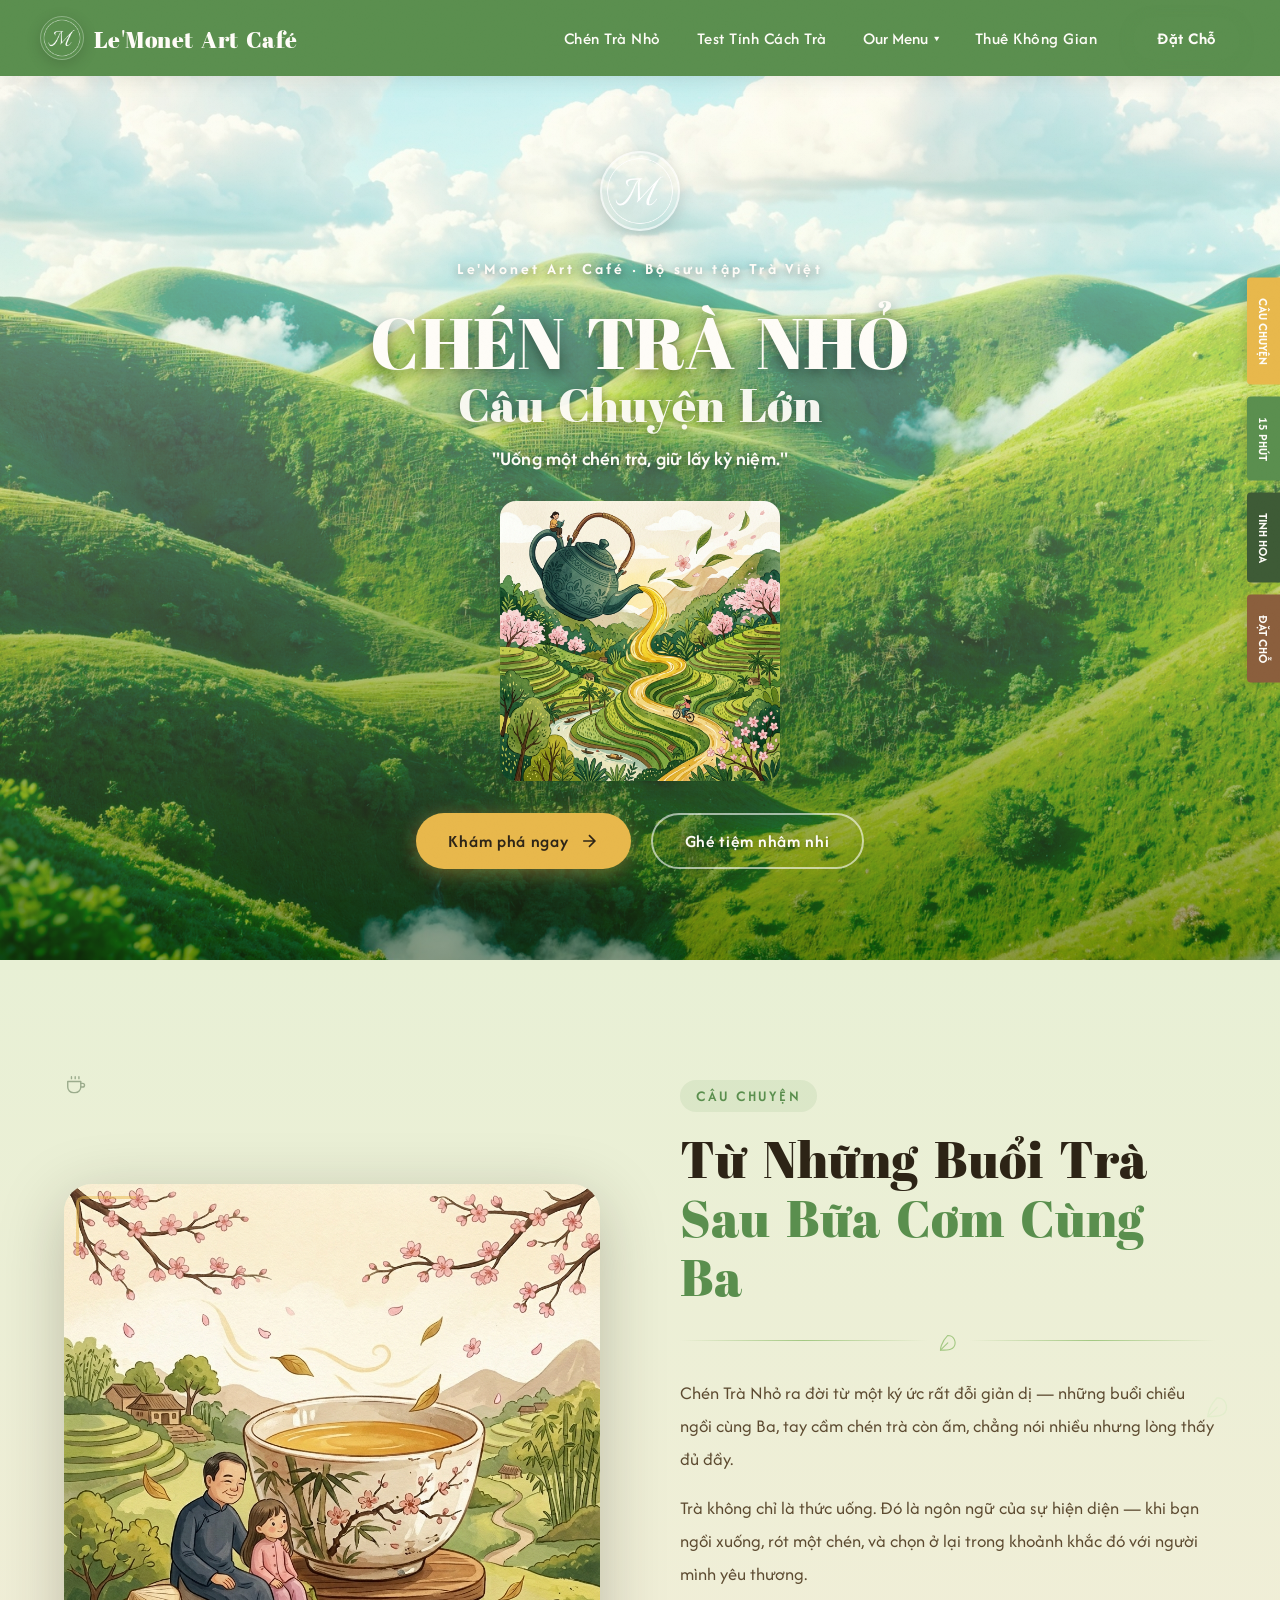
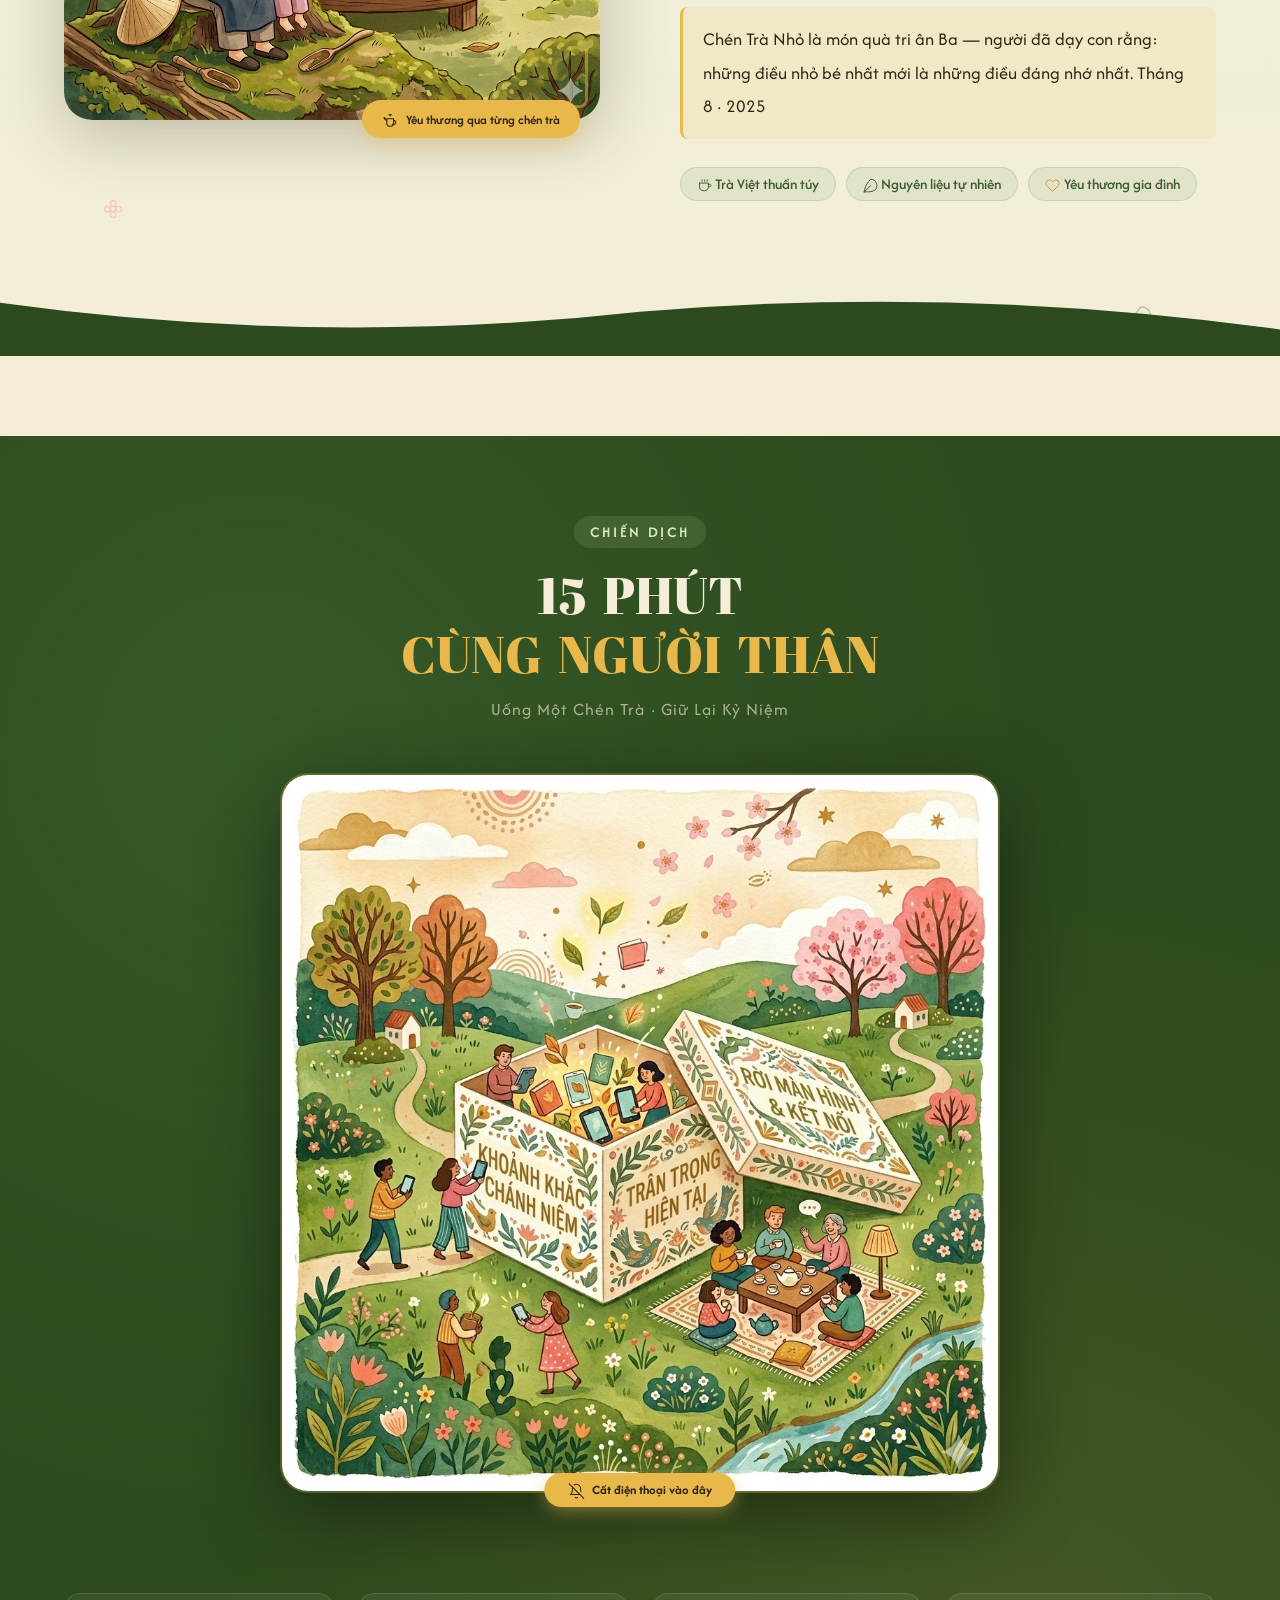
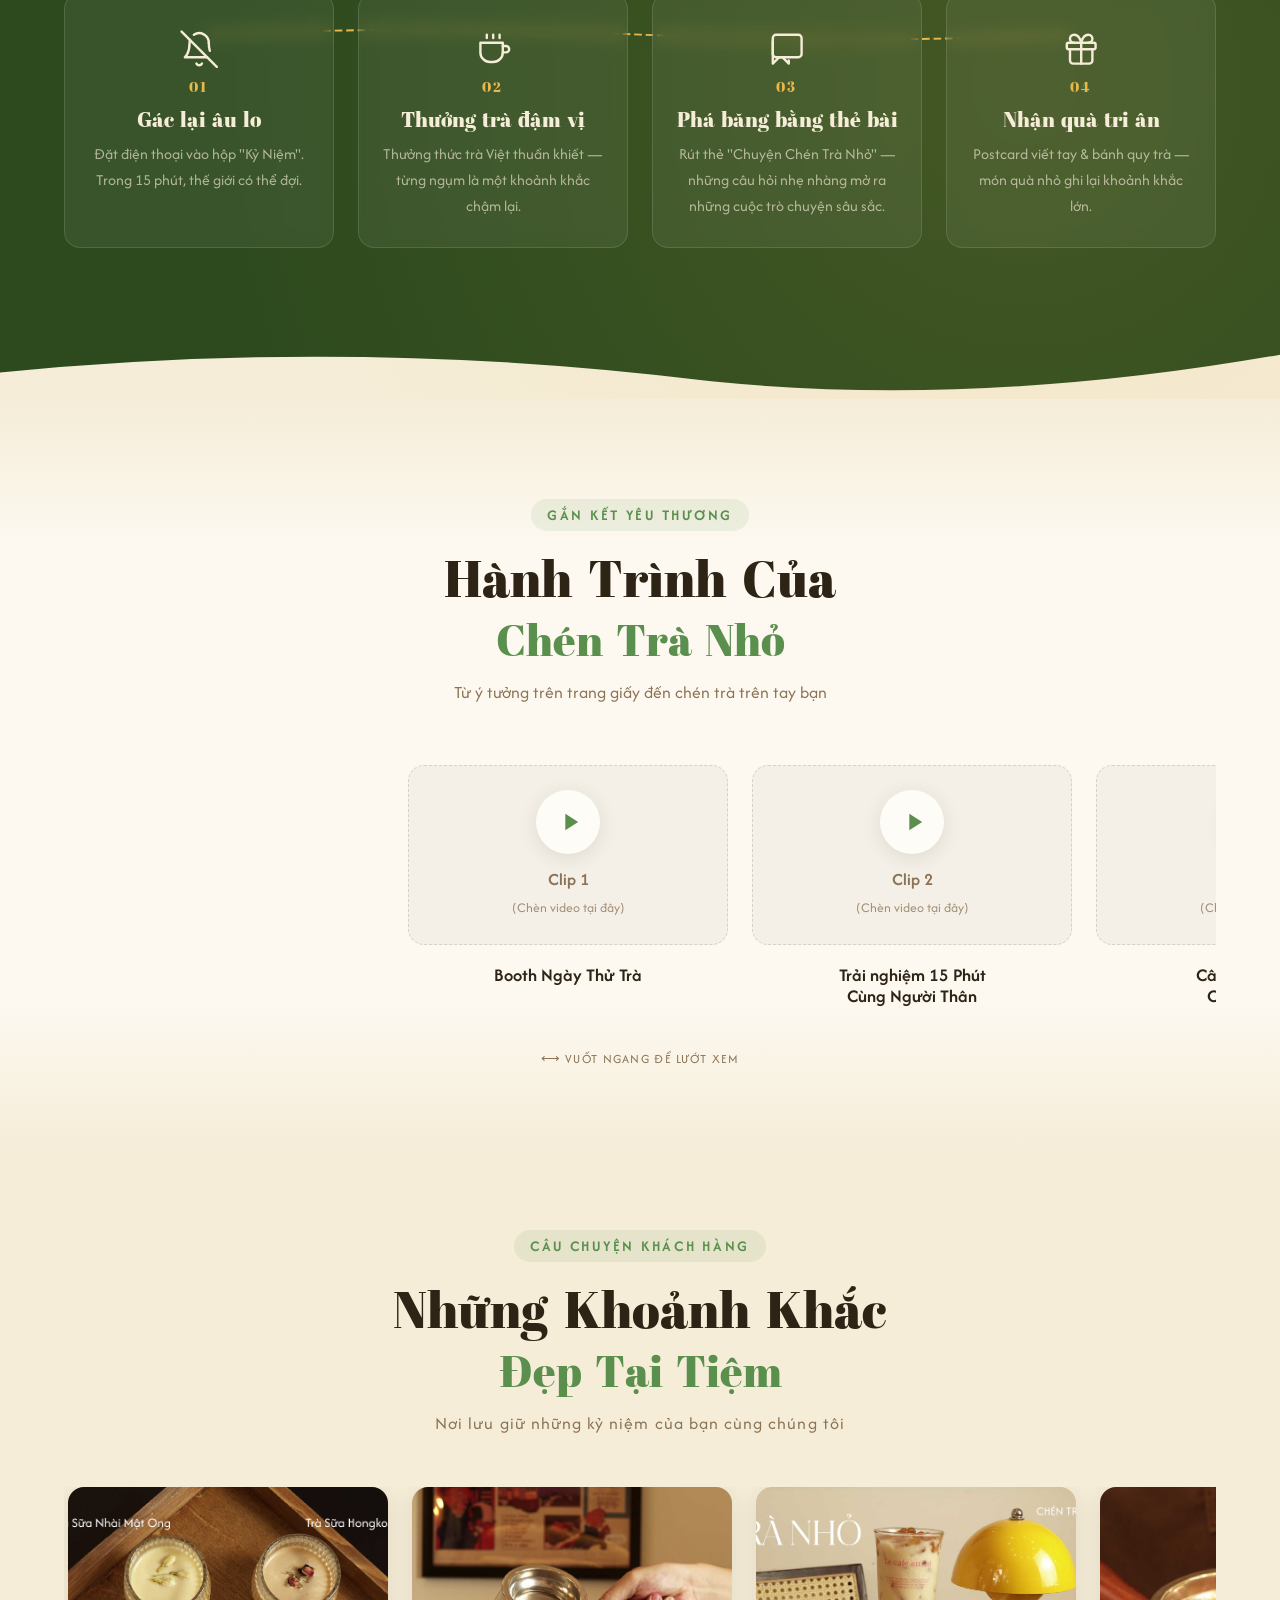
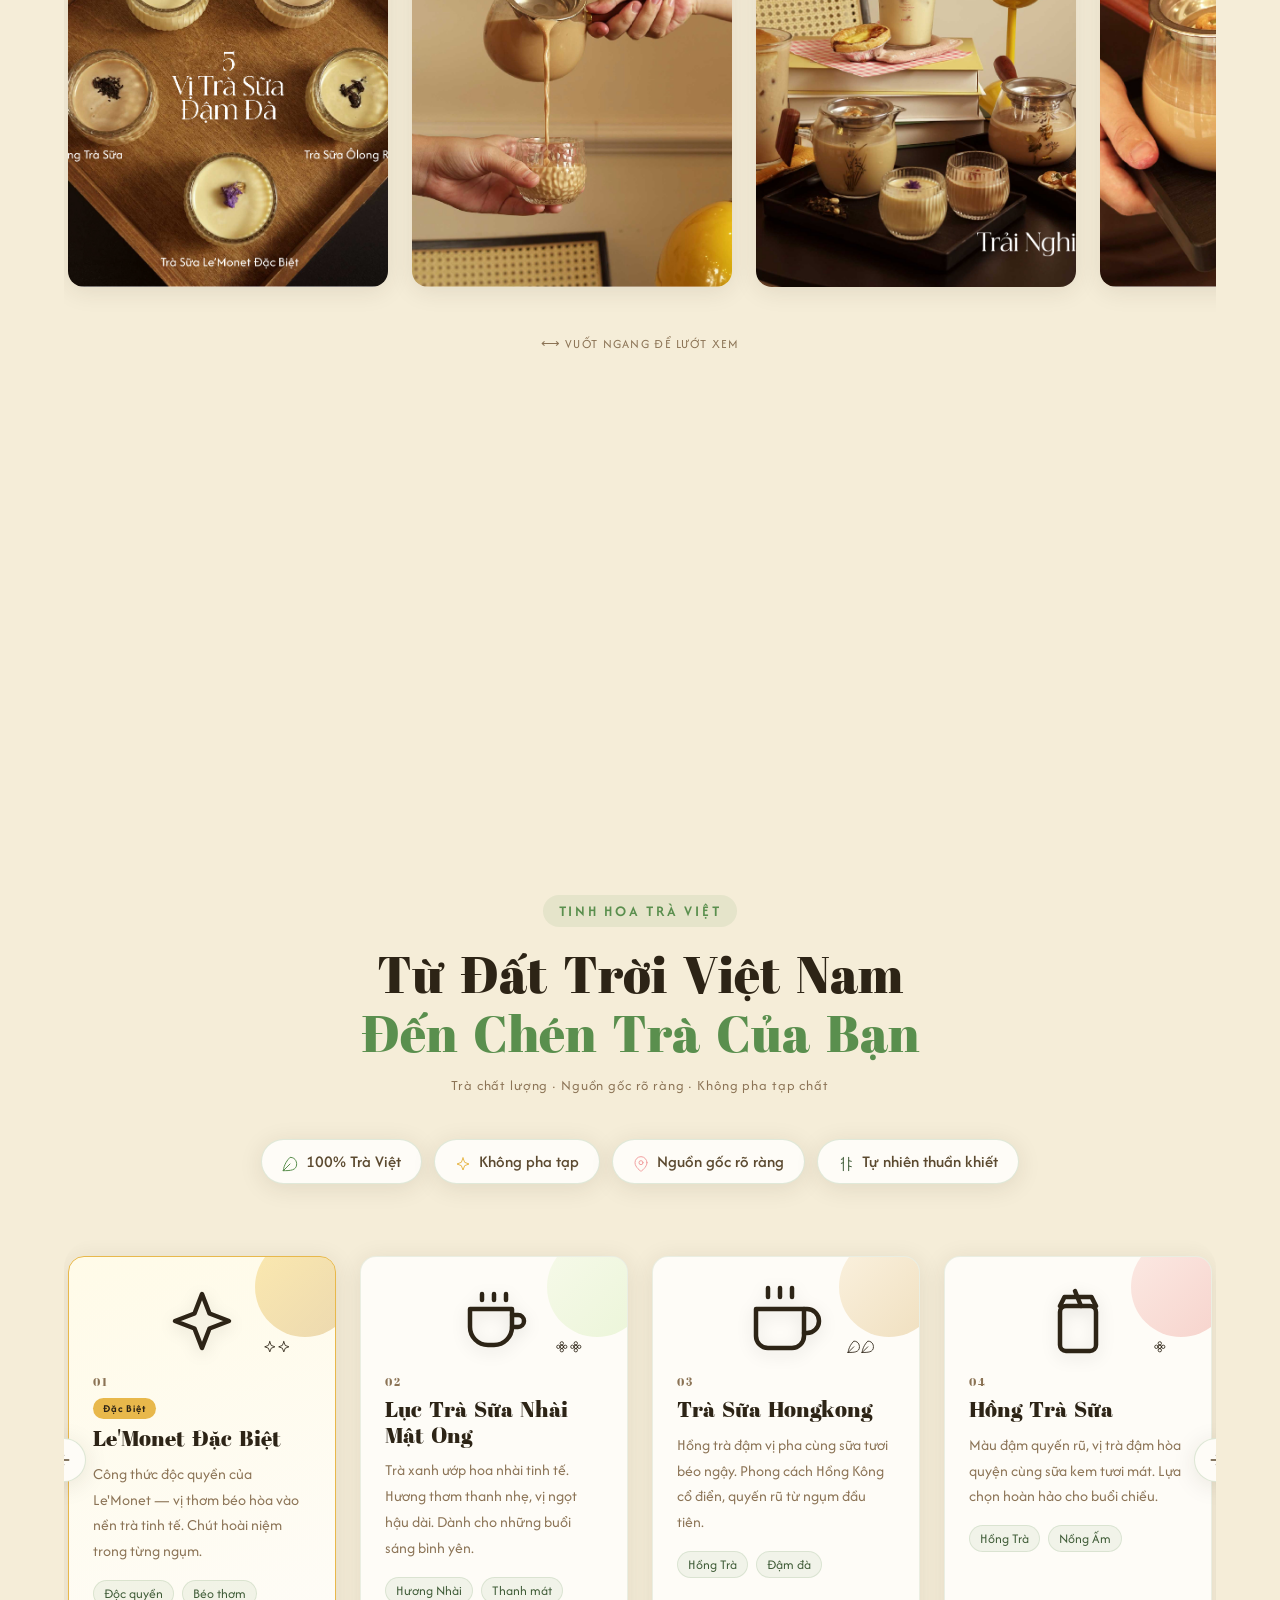
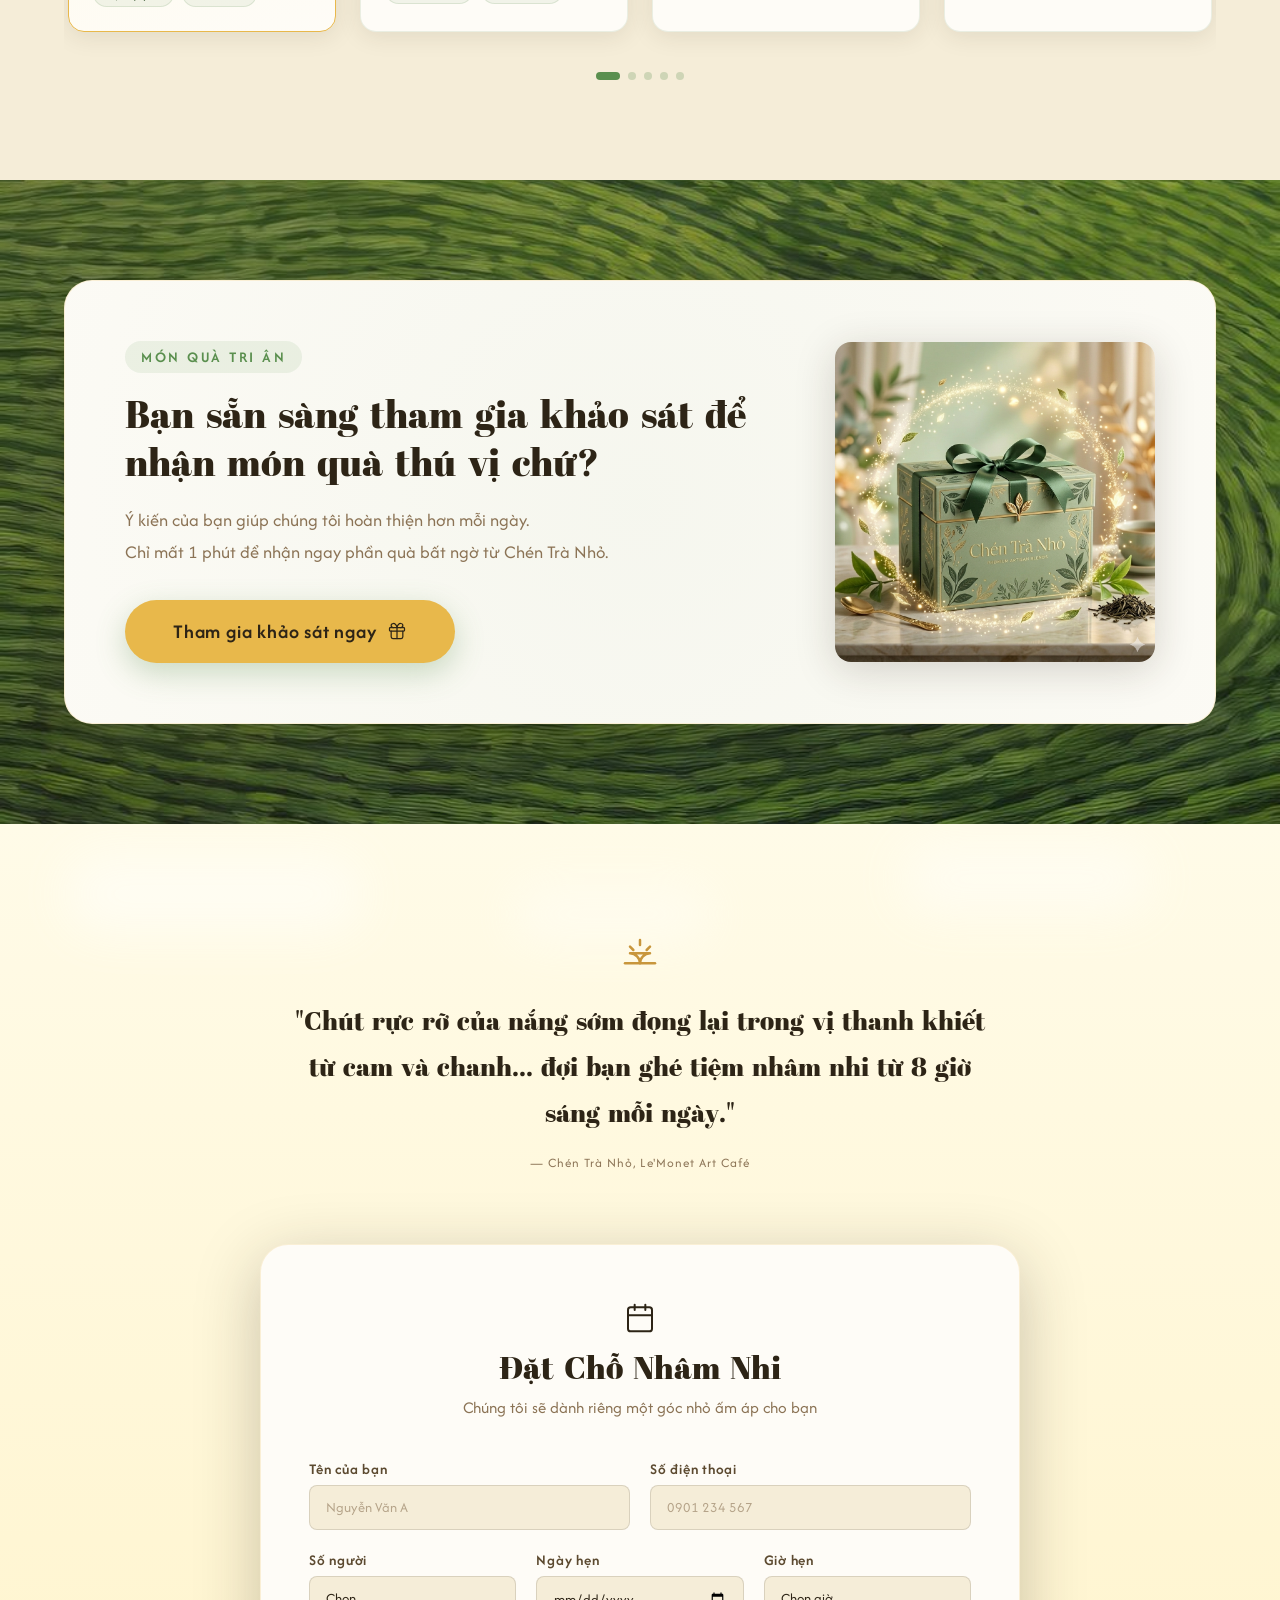
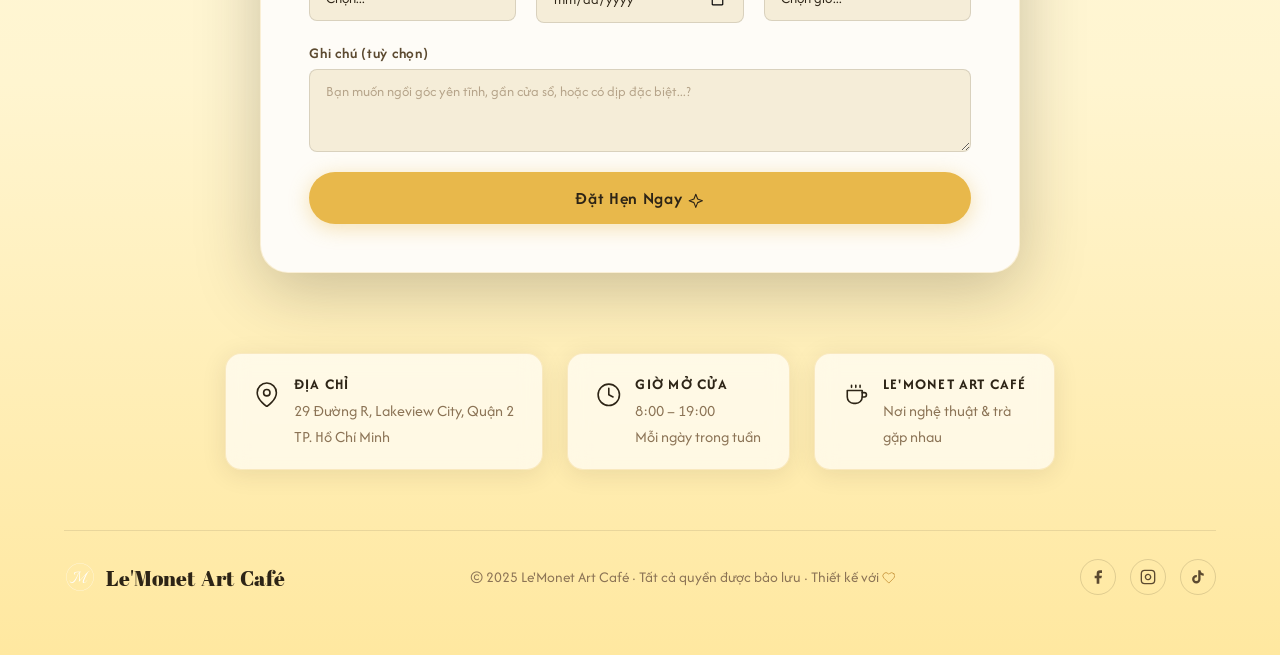
==== commit aeaf8279: "Update cursor effect for desktop only and other improvements" ====
--- a/index.html
+++ b/index.html
@@ -120,6 +120,14 @@
     <ul class="nav__links">
       <li><a href="#nav">Chén Trà Nhỏ</a></li>
       <li><a href="pages/tach-tra-cua-ban.html">Test Tính Cách Trà</a></li>
+      <li class="nav__dropdown">
+        <button type="button" class="nav__dropdown-toggle" aria-haspopup="true" aria-expanded="false">
+          Our Menu <span aria-hidden="true">▾</span>
+        </button>
+        <ul class="nav__dropdown-menu" aria-label="Our Menu">
+          <li><a href="pages/ubecollection.html">BST UBE 💜</a></li>
+        </ul>
+      </li>
       <li><a href="pages/thue-phong.html">Thuê Không Gian</a></li>
       <li><a href="#booking" class="nav__cta-link">Đặt Chỗ</a></li>
     </ul>
@@ -133,6 +141,12 @@
     <ul>
       <li><a href="#nav" onclick="closeMobileMenu()">Chén Trà Nhỏ</a></li>
       <li><a href="pages/tach-tra-cua-ban.html" onclick="closeMobileMenu()">Test Tính Cách Trà</a></li>
+      <li class="nav__mobile-group">
+        <span class="nav__mobile-group-title">Our Menu</span>
+        <ul class="nav__mobile-subnav">
+          <li><a href="pages/ubecollection.html" onclick="closeMobileMenu()">BST UBE 💜</a></li>
+        </ul>
+      </li>
       <li><a href="pages/thue-phong.html">Thuê Không Gian</a></li>
       <li><a href="#booking" onclick="closeMobileMenu()">Đặt Chỗ</a></li>
     </ul>
--- a/css/style.css
+++ b/css/style.css
@@ -39,6 +39,12 @@
   --white:         #FEFCF7;
   --campaign-bg:   #2D4A1E;
 
+  /* Theme Sky (used in thue-phong) */
+  --sky:           #2A7FA8;
+  --sky-mid:       #5AAACE;
+  --sky-light:     #C0DFF0;
+  --sky-pale:      #EBF5FB;
+
   --font-display:  'SVNAbrilFatface', Georgia, serif;
   --font-body:     'AfacadFlux', 'Be Vietnam Pro', sans-serif;
   --font-accent:   'SVNAbrilFatface', Georgia, serif;
@@ -242,6 +248,13 @@
   box-shadow: 0 4px 20px rgba(0,0,0,0.15);
   padding: 12px 40px;
 }
+/* Sky Theme Override */
+.tp-page .nav {
+  background: var(--sky);
+}
+.tp-page .nav.scrolled {
+  background: #1A3A4A;
+}
 
 .nav__logo {
   display: flex;
@@ -280,7 +293,7 @@
   transition: color .25s;
   position: relative;
 }
-.nav__links a::after {
+..nav__links a::after {
   content: '';
   position: absolute;
   bottom: -4px; left: 0;
@@ -291,6 +304,61 @@
 }
 .nav__links a:hover { color: var(--gold-light); }
 .nav__links a:hover::after { width: 100%; }
+
+.nav__dropdown {
+  position: relative;
+}
+.nav__dropdown-toggle {
+  font-size: 1.05rem;
+  font-weight: 500;
+  color: var(--white);
+  background: none;
+  border: none;
+  cursor: pointer;
+  display: inline-flex;
+  align-items: center;
+  gap: 6px;
+  padding: 0;
+}
+.nav__dropdown-toggle span {
+  font-size: 0.82rem;
+  line-height: 1;
+}
+.nav__dropdown-menu {
+  position: absolute;
+  left: 0;
+  top: calc(100% + 8px);
+  background: rgba(16, 16, 34, 0.96);
+  border-radius: 18px;
+  min-width: 190px;
+  box-shadow: 0 22px 40px rgba(16, 16, 34, 0.35);
+  opacity: 0;
+  transform: translateY(8px);
+  pointer-events: none;
+  display: none;
+  transition: opacity .24s ease, transform .24s ease;
+  z-index: 50;
+}
+.nav__dropdown:hover .nav__dropdown-menu,
+.nav__dropdown:focus-within .nav__dropdown-menu {
+  display: block;
+  opacity: 1;
+  transform: translateY(0);
+  pointer-events: auto;
+}
+.nav__dropdown-menu li {
+  margin: 0;
+}
+.nav__dropdown-menu a {
+  display: block;
+  padding: 12px 18px;
+  color: var(--white);
+  font-size: 1rem;
+  font-weight: 500;
+}
+.nav__dropdown-menu a:hover {
+  background: rgba(255, 255, 255, 0.06);
+}
 
 .nav__cta-link {
   background: var(--green-lush);
@@ -356,6 +424,21 @@
   transition: color .25s;
 }
 .nav__mobile a:hover { color: var(--green-lush); }
+.nav__mobile-group-title {
+  display: block;
+  font-family: var(--font-display);
+  font-size: 1rem;
+  font-weight: 700;
+  color: var(--ink);
+  margin-bottom: 14px;
+}
+.nav__mobile-subnav {
+  padding-left: 16px;
+  margin-top: 8px;
+}
+.nav__mobile-subnav li {
+  margin-bottom: 18px;
+}
 
 /* ── HERO (Storybook Redesign) ─────────────────────────────── */
 .hero {
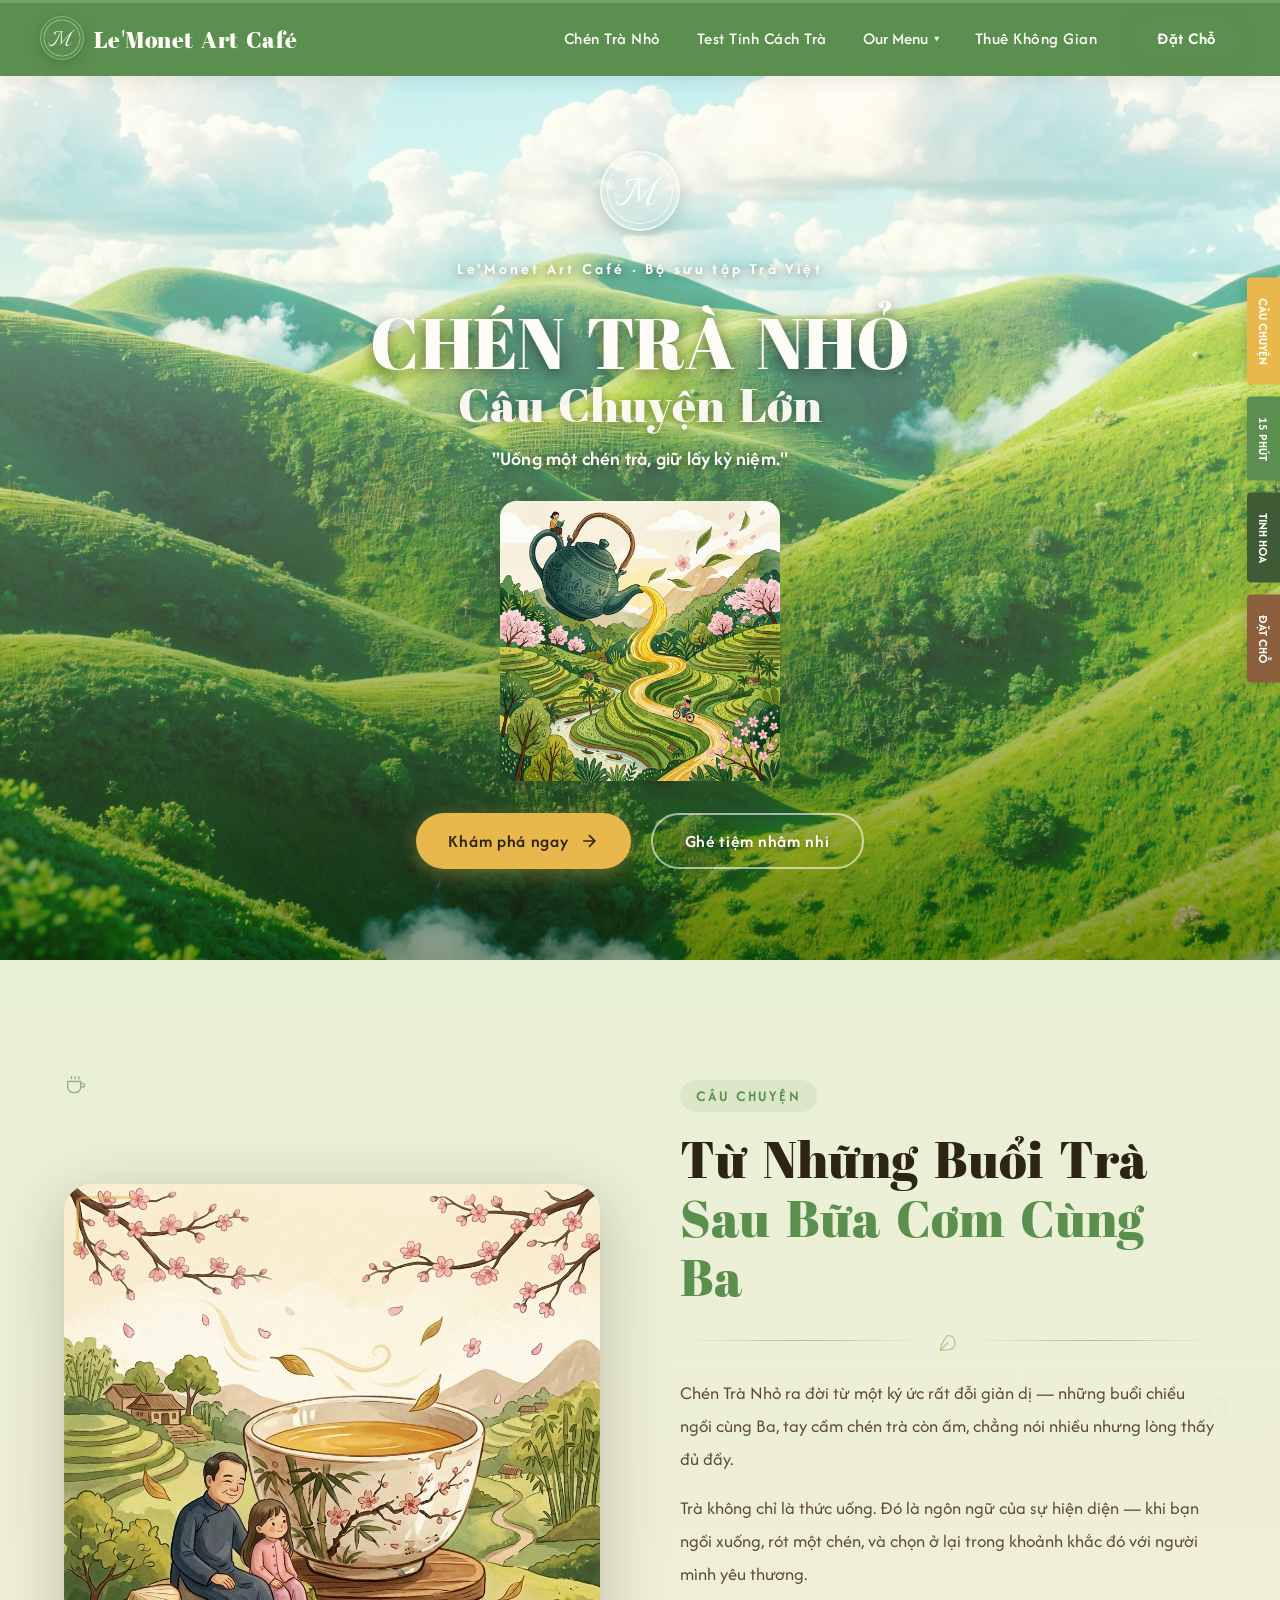
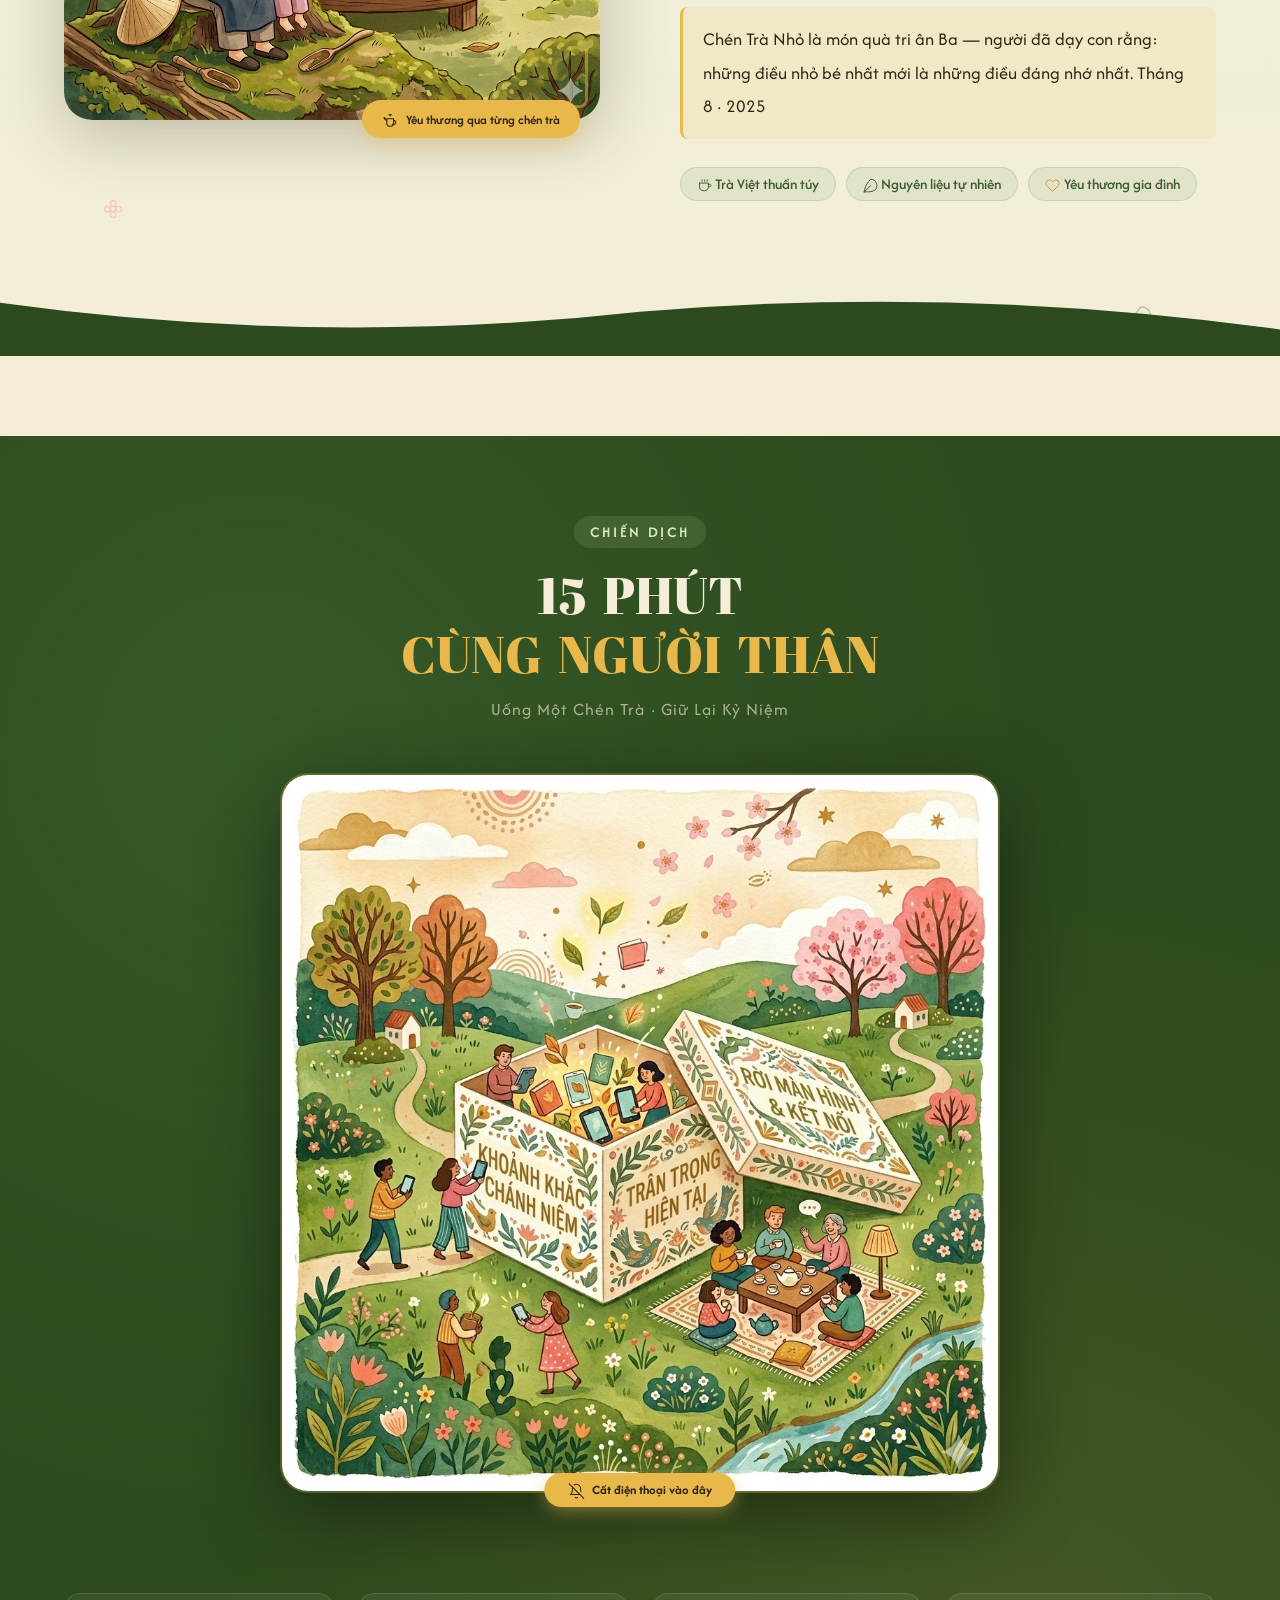
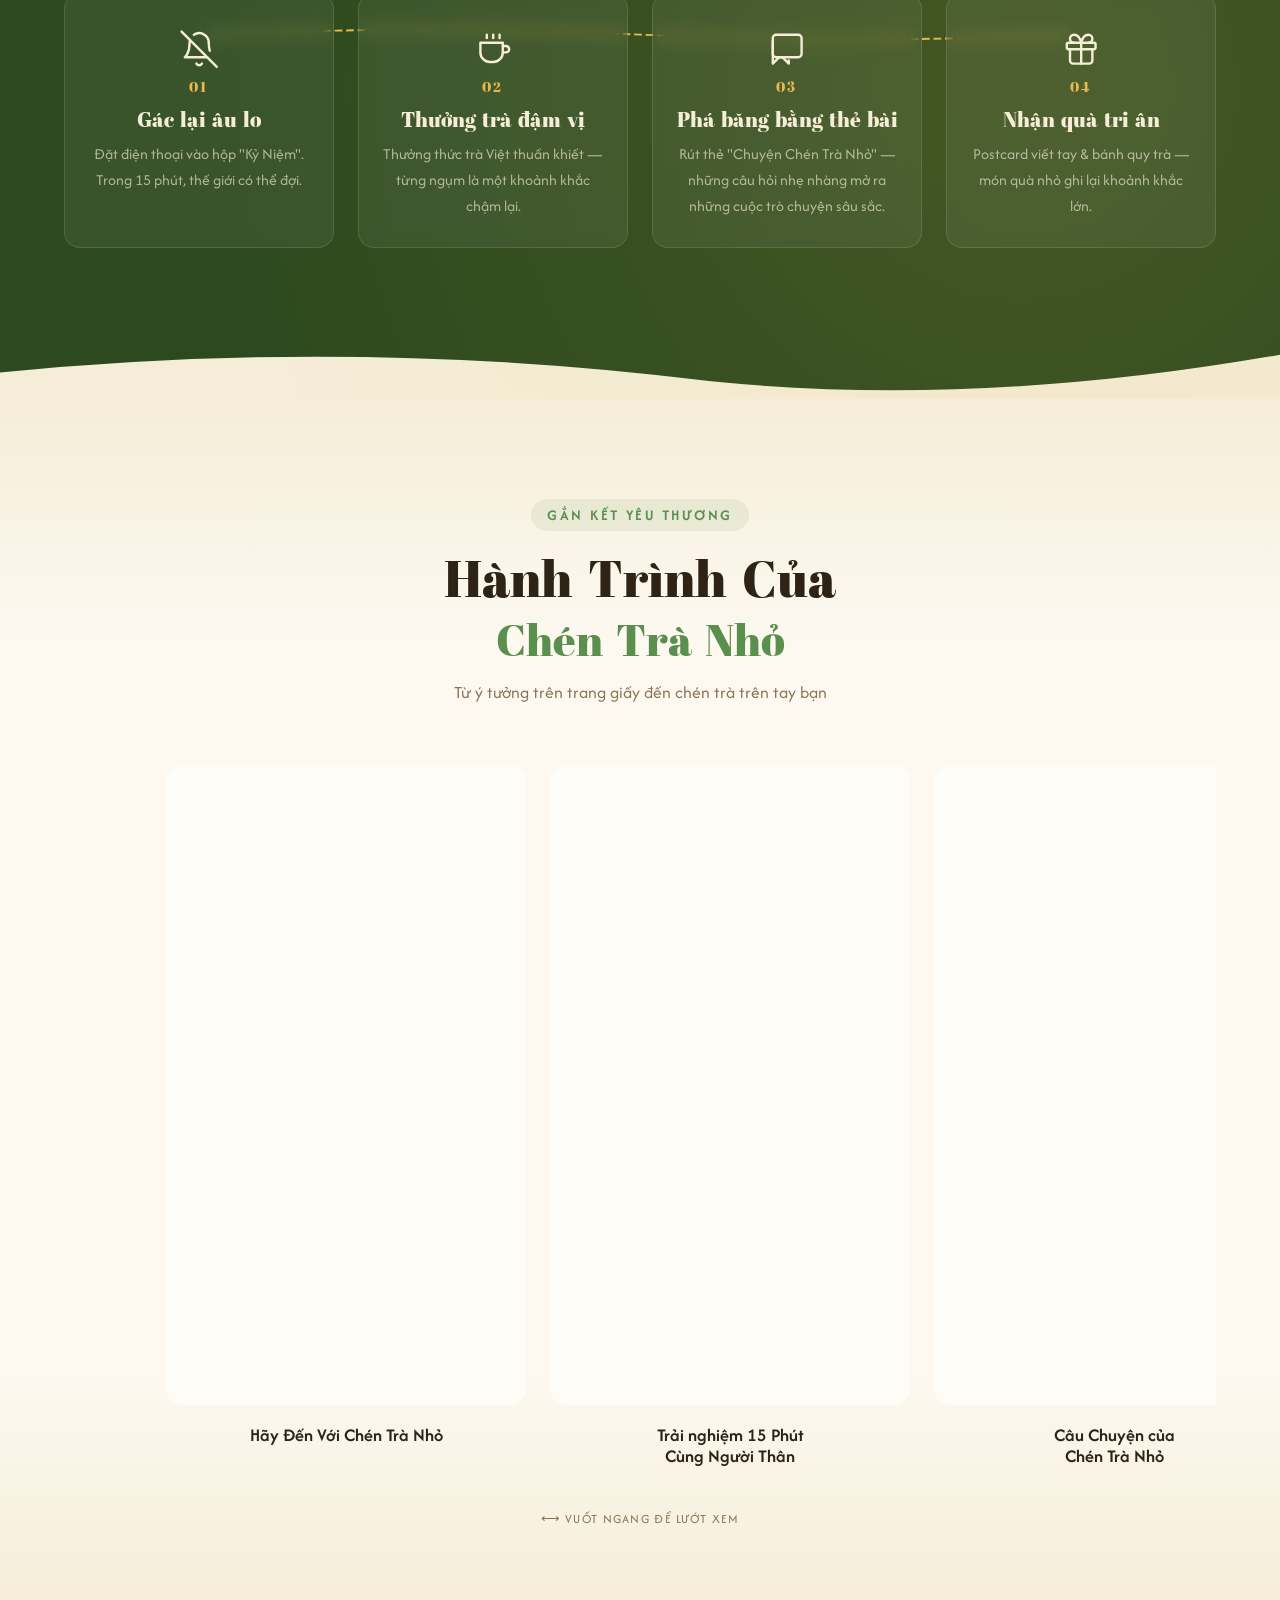
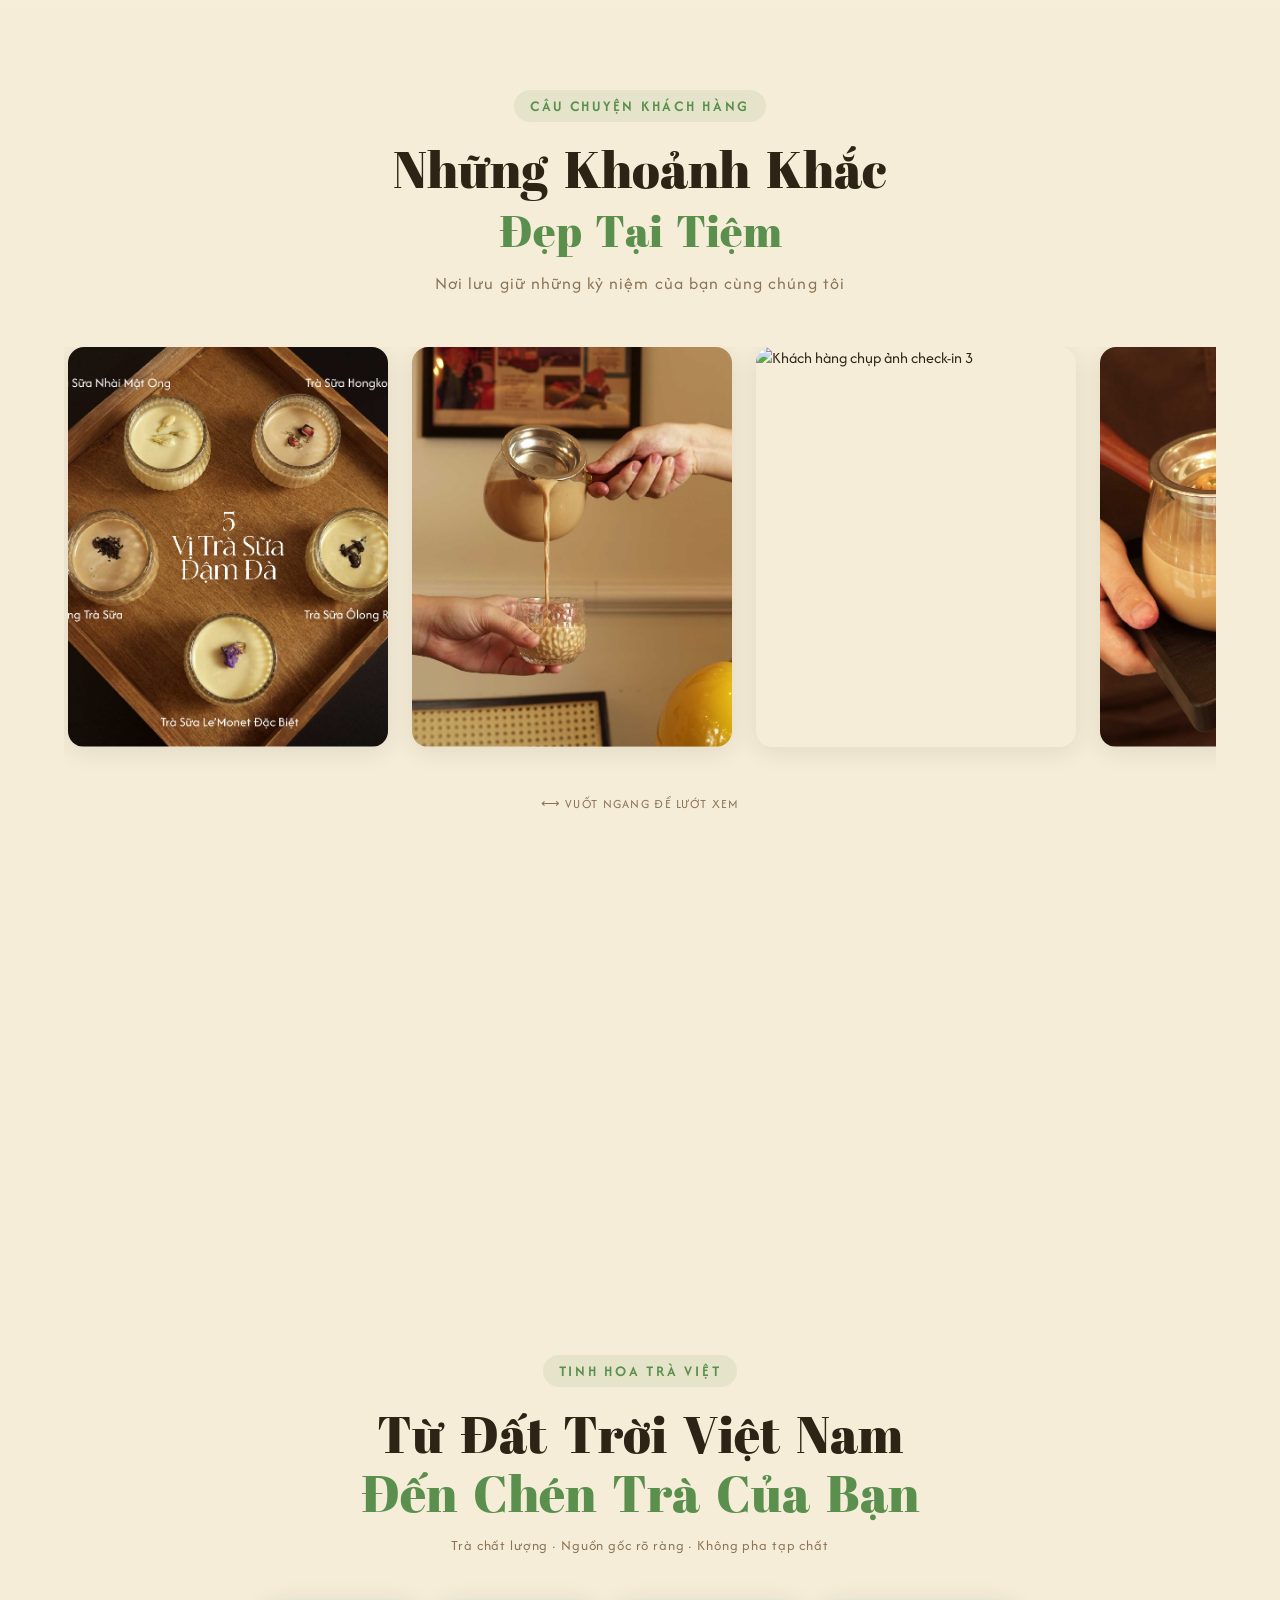
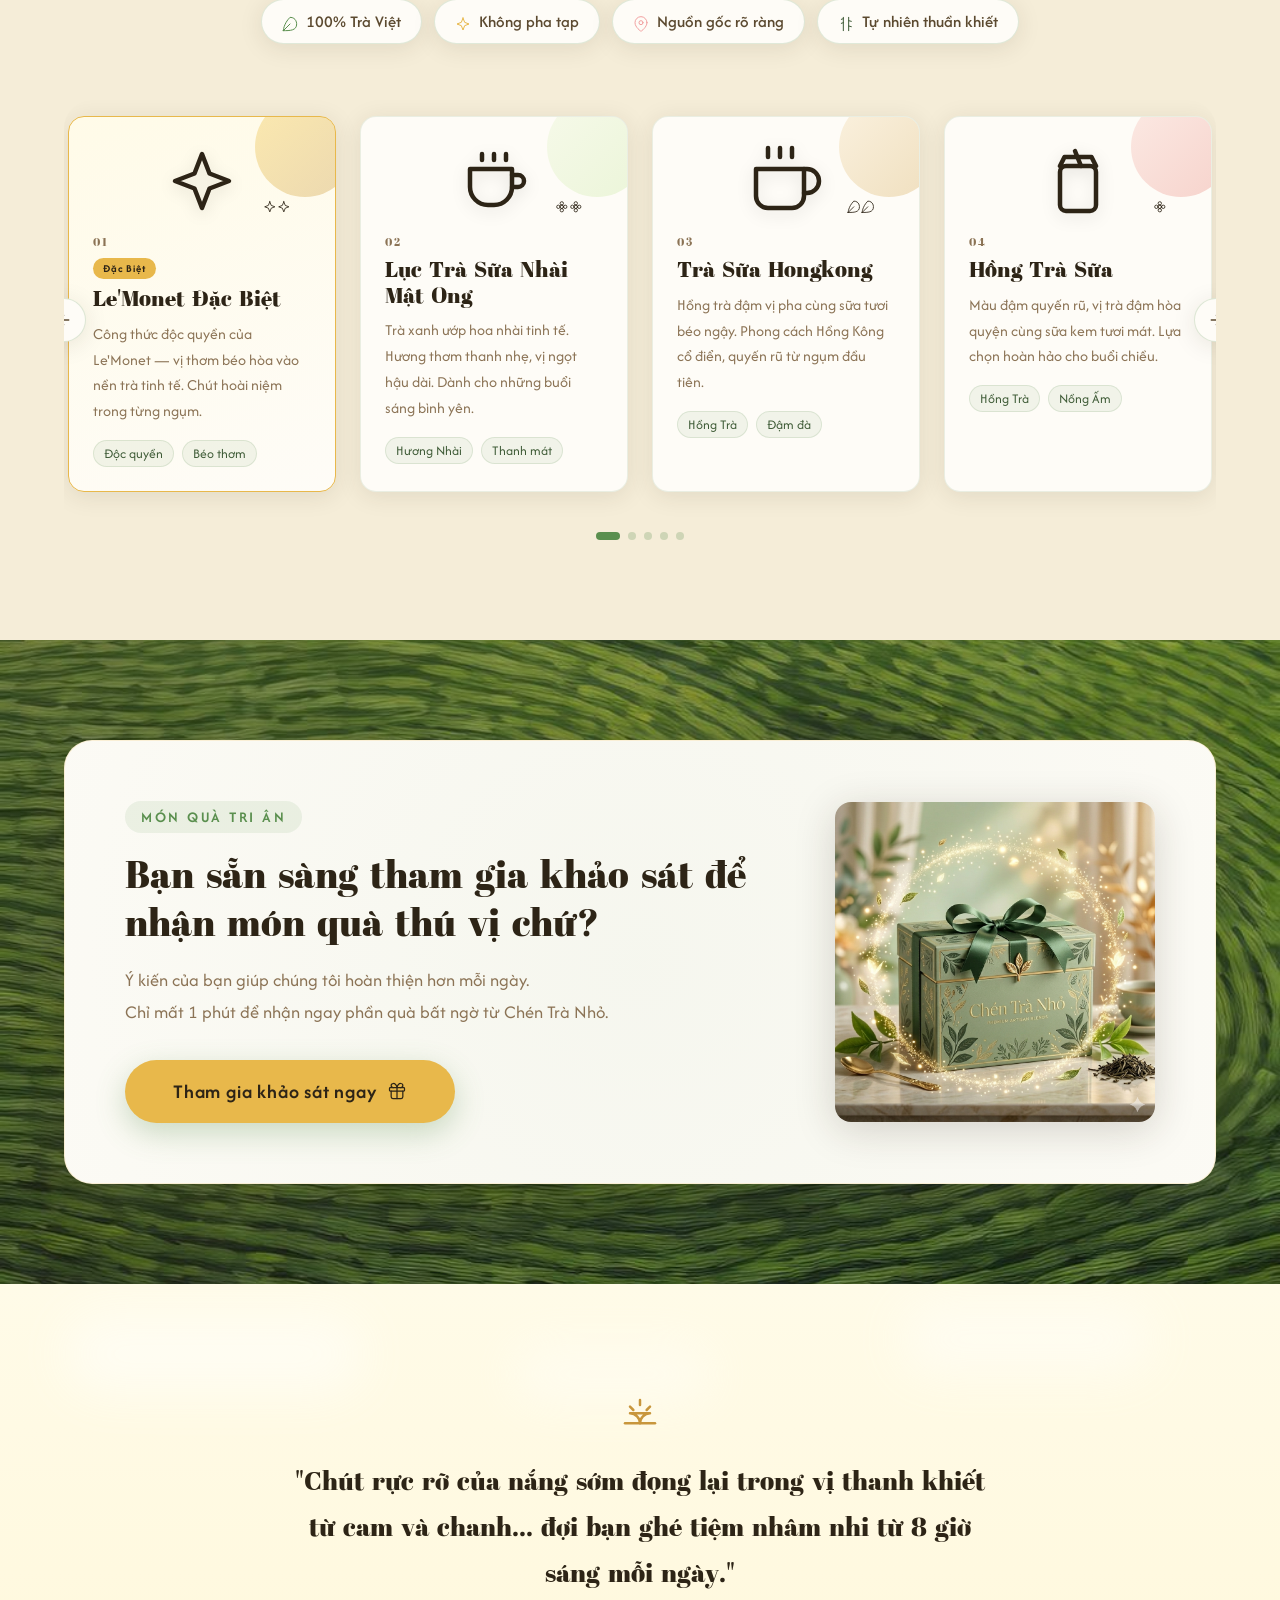
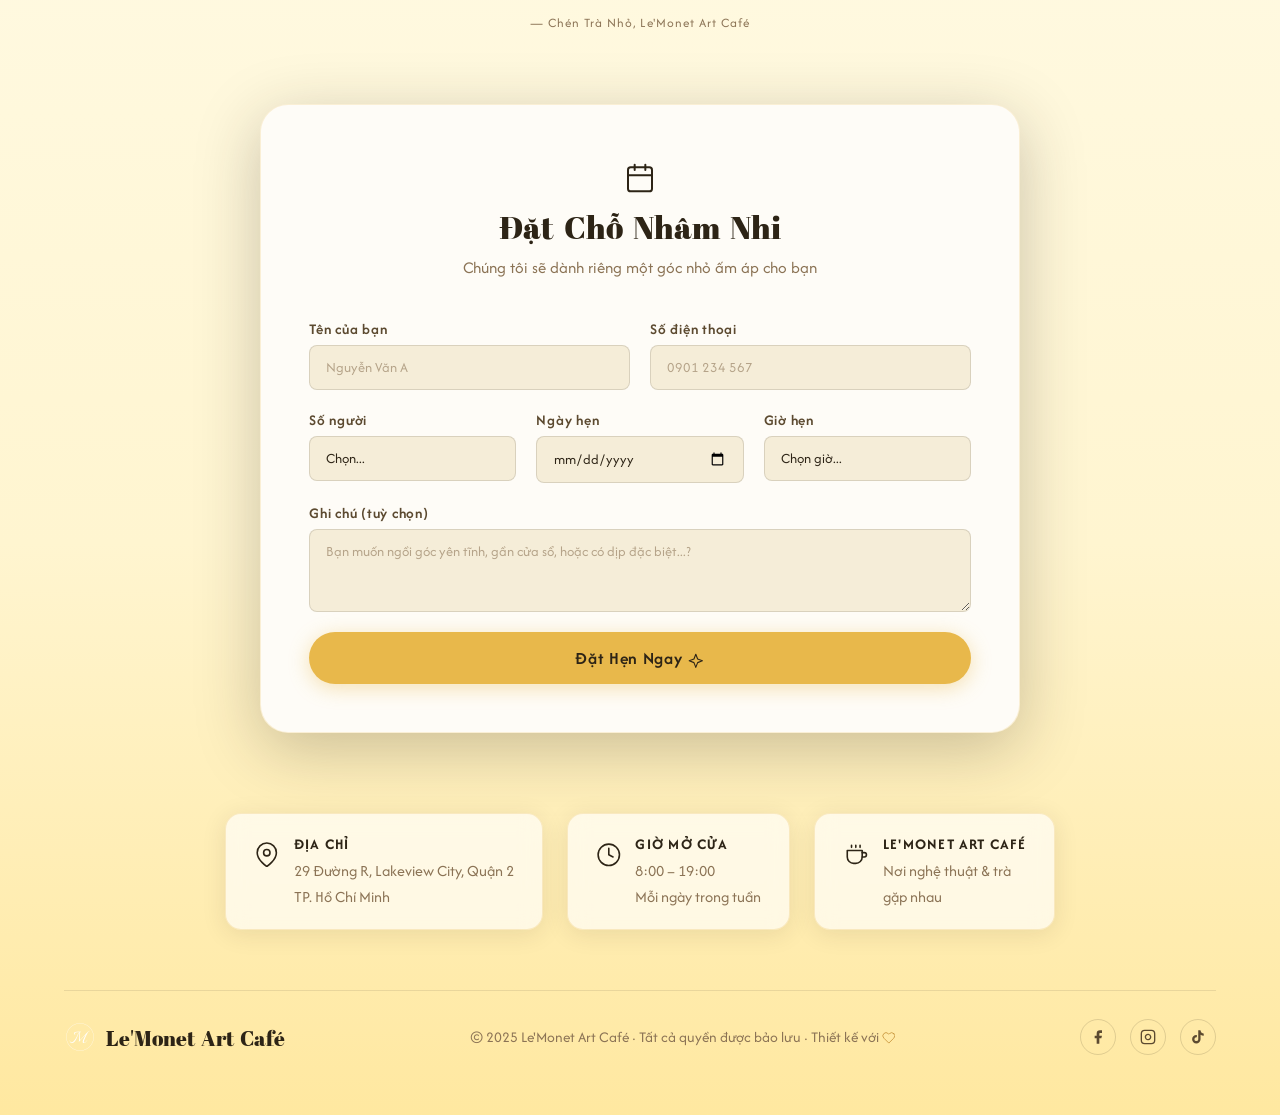
==== commit 095d3694: "Cập nhật giao diện, trang đặt phòng và khảo sát Chén Trà Nhỏ" ====
--- a/index.html
+++ b/index.html
@@ -18,6 +18,10 @@
 </head>
 
 <body>
+  <div class="scroll-progress" aria-hidden="true">
+    <div class="scroll-progress__bar" id="scrollProgressBar"></div>
+  </div>
+
   <!-- SVG Symbols for Icons -->
   <svg width="0" height="0" style="display: none;" aria-hidden="true">
     <defs>
@@ -113,7 +117,7 @@
        NAV
   ============================================================ -->
   <nav class="nav" id="nav">
-    <div class="nav__logo">
+    <div class="nav__logo" id="navLogo">
       <img src="assets/images/logo_lemonet.png" alt="Le'Monet Art Café Logo" class="nav__logo-img">
       <span class="nav__logo-text">Le'Monet Art Café</span>
     </div>
@@ -409,33 +413,51 @@
         <div class="tutorial__track">
           
           <!-- Video 1 -->
-          <div class="tutorial__item">
+          <div class="tutorial__item tutorial__item--embed">
             <div class="tutorial__video-card">
-              <div class="tutorial__video-wrap">
-                <div class="tutorial__play-btn"><svg viewBox="0 0 24 24" fill="currentColor"><path d="M8 5v14l11-7z"/></svg></div>
-                <p class="tutorial__video-placeholder-text">Clip 1<br/><small>(Chèn video tại đây)</small></p>
+              <div class="tutorial__video-wrap tutorial__video-wrap--embed">
+                <div class="tutorial__instagram-embed">
+                  <iframe
+                    src="https://www.instagram.com/reel/DXzAOnrTOOv/embed"
+                    title="Instagram Reel - Hãy Đến Với Chén Trà Nhỏ"
+                    loading="lazy"
+                    allowfullscreen>
+                  </iframe>
+                </div>
               </div>
-              <h3 class="tutorial__video-title">Booth Ngày Thử Trà</h3>
+              <h3 class="tutorial__video-title">Hãy Đến Với Chén Trà Nhỏ</h3>
             </div>
           </div>
 
           <!-- Video 2 -->
-          <div class="tutorial__item">
+          <div class="tutorial__item tutorial__item--embed">
             <div class="tutorial__video-card">
-              <div class="tutorial__video-wrap">
-                <div class="tutorial__play-btn"><svg viewBox="0 0 24 24" fill="currentColor"><path d="M8 5v14l11-7z"/></svg></div>
-                <p class="tutorial__video-placeholder-text">Clip 2<br/><small>(Chèn video tại đây)</small></p>
+              <div class="tutorial__video-wrap tutorial__video-wrap--embed">
+                <div class="tutorial__instagram-embed">
+                  <iframe
+                    src="https://www.instagram.com/reel/DYTmkbczv8l/embed"
+                    title="Instagram Reel - Trải nghiệm 15 Phút Cùng Người Thân"
+                    loading="lazy"
+                    allowfullscreen>
+                  </iframe>
+                </div>
               </div>
               <h3 class="tutorial__video-title">Trải nghiệm 15 Phút<br/>Cùng Người Thân</h3>
             </div>
           </div>
 
           <!-- Video 3 -->
-          <div class="tutorial__item">
+          <div class="tutorial__item tutorial__item--embed">
             <div class="tutorial__video-card">
-              <div class="tutorial__video-wrap">
-                <div class="tutorial__play-btn"><svg viewBox="0 0 24 24" fill="currentColor"><path d="M8 5v14l11-7z"/></svg></div>
-                <p class="tutorial__video-placeholder-text">Clip 3<br/><small>(Chèn video tại đây)</small></p>
+              <div class="tutorial__video-wrap tutorial__video-wrap--embed">
+                <div class="tutorial__instagram-embed">
+                  <iframe
+                    src="https://www.instagram.com/reel/DYRA3A_yzix/embed"
+                    title="Instagram Reel - Câu Chuyện của Chén Trà Nhỏ"
+                    loading="lazy"
+                    allowfullscreen>
+                  </iframe>
+                </div>
               </div>
               <h3 class="tutorial__video-title">Câu Chuyện của<br/>Chén Trà Nhỏ</h3>
             </div>
@@ -892,4 +914,4 @@
   <script src="js/script.js"></script>
 </body>
 
-</html>+</html>
--- a/css/style.css
+++ b/css/style.css
@@ -228,6 +228,27 @@
 
 .btn--full { width: 100%; justify-content: center; }
 
+/* ── Scroll progress ────────────────────────────────────── */
+.scroll-progress {
+  position: fixed;
+  top: 0;
+  left: 0;
+  right: 0;
+  height: 3px;
+  z-index: 1200;
+  pointer-events: none;
+  background: rgba(245, 237, 216, 0.18);
+}
+
+.scroll-progress__bar {
+  width: 100%;
+  height: 100%;
+  background: linear-gradient(90deg, var(--gold), var(--green-light));
+  transform: scaleX(0);
+  transform-origin: left center;
+  transition: transform 0.08s linear;
+}
+
 /* ── Navigation ─────────────────────────────────────────── */
 .nav {
   position: fixed;
@@ -264,6 +285,8 @@
   font-size: 1.4rem;
   font-weight: 400;
   color: var(--white);
+  cursor: pointer;
+  user-select: none;
 }
 .nav__logo-img {
   width: 44px;
@@ -278,6 +301,38 @@
   font-family: var(--font-display);
   font-size: 1.45rem;
   letter-spacing: 0.02em;
+}
+
+/* ── Logo confetti easter egg ───────────────────────────── */
+.confetti-burst {
+  position: fixed;
+  inset: 0;
+  z-index: 1300;
+  pointer-events: none;
+  overflow: hidden;
+}
+
+.confetti-piece {
+  position: absolute;
+  top: -16px;
+  width: var(--confetti-width, 9px);
+  height: var(--confetti-height, 14px);
+  background: var(--confetti-color, var(--gold));
+  border-radius: 2px;
+  opacity: 0;
+  animation: confettiFall 5s linear forwards;
+  animation-delay: var(--confetti-delay, 0s);
+}
+
+@keyframes confettiFall {
+  0% {
+    opacity: 1;
+    transform: translate3d(0, -20px, 0) rotate(0deg);
+  }
+  100% {
+    opacity: 0.95;
+    transform: translate3d(var(--confetti-drift, 0px), calc(100vh + 80px), 0) rotate(var(--confetti-rotate, 720deg));
+  }
 }
 
 .nav__links {
@@ -327,13 +382,13 @@
 .nav__dropdown-menu {
   position: absolute;
   left: 0;
-  top: calc(100% + 8px);
+  top: 100%;
   background: rgba(16, 16, 34, 0.96);
   border-radius: 18px;
   min-width: 190px;
   box-shadow: 0 22px 40px rgba(16, 16, 34, 0.35);
   opacity: 0;
-  transform: translateY(8px);
+  transform: translateY(6px);
   pointer-events: none;
   display: none;
   transition: opacity .24s ease, transform .24s ease;
@@ -341,10 +396,10 @@
 }
 .nav__dropdown:hover .nav__dropdown-menu,
 .nav__dropdown:focus-within .nav__dropdown-menu {
-  display: block;
-  opacity: 1;
-  transform: translateY(0);
-  pointer-events: auto;
+  display: block !important;
+  opacity: 1 !important;
+  transform: translateY(0) !important;
+  pointer-events: auto !important;
 }
 .nav__dropdown-menu li {
   margin: 0;
@@ -998,9 +1053,19 @@
   flex: 0 0 calc(85% - 24px);
   max-width: 320px;
 }
+
+.tutorial__item--embed {
+  max-width: min(320px, 85vw);
+}
+
 @media (min-width: 768px) {
   .tutorial__item {
     flex: 0 0 320px;
+  }
+
+  .tutorial__item--embed {
+    flex-basis: 360px;
+    max-width: 360px;
   }
 }
 
@@ -1031,6 +1096,36 @@
   border-color: var(--green-light);
   transform: translateY(-4px);
   box-shadow: 0 12px 30px rgba(45,36,22, 0.06);
+}
+
+.tutorial__video-wrap--embed {
+  aspect-ratio: auto;
+  padding: 0;
+  background: transparent;
+  border: 0;
+  cursor: default;
+}
+
+.tutorial__video-wrap--embed:hover {
+  background: transparent;
+  border-color: transparent;
+  transform: none;
+  box-shadow: none;
+}
+
+.tutorial__instagram-embed {
+  width: 100%;
+  display: flex;
+  justify-content: center;
+}
+
+.tutorial__instagram-embed iframe {
+  width: 100% !important;
+  aspect-ratio: 9 / 16;
+  border: 0;
+  border-radius: var(--radius-md);
+  background: var(--white);
+  margin: 0 auto !important;
 }
 .tutorial__video-placeholder-text {
   font-size: 1.1rem;
